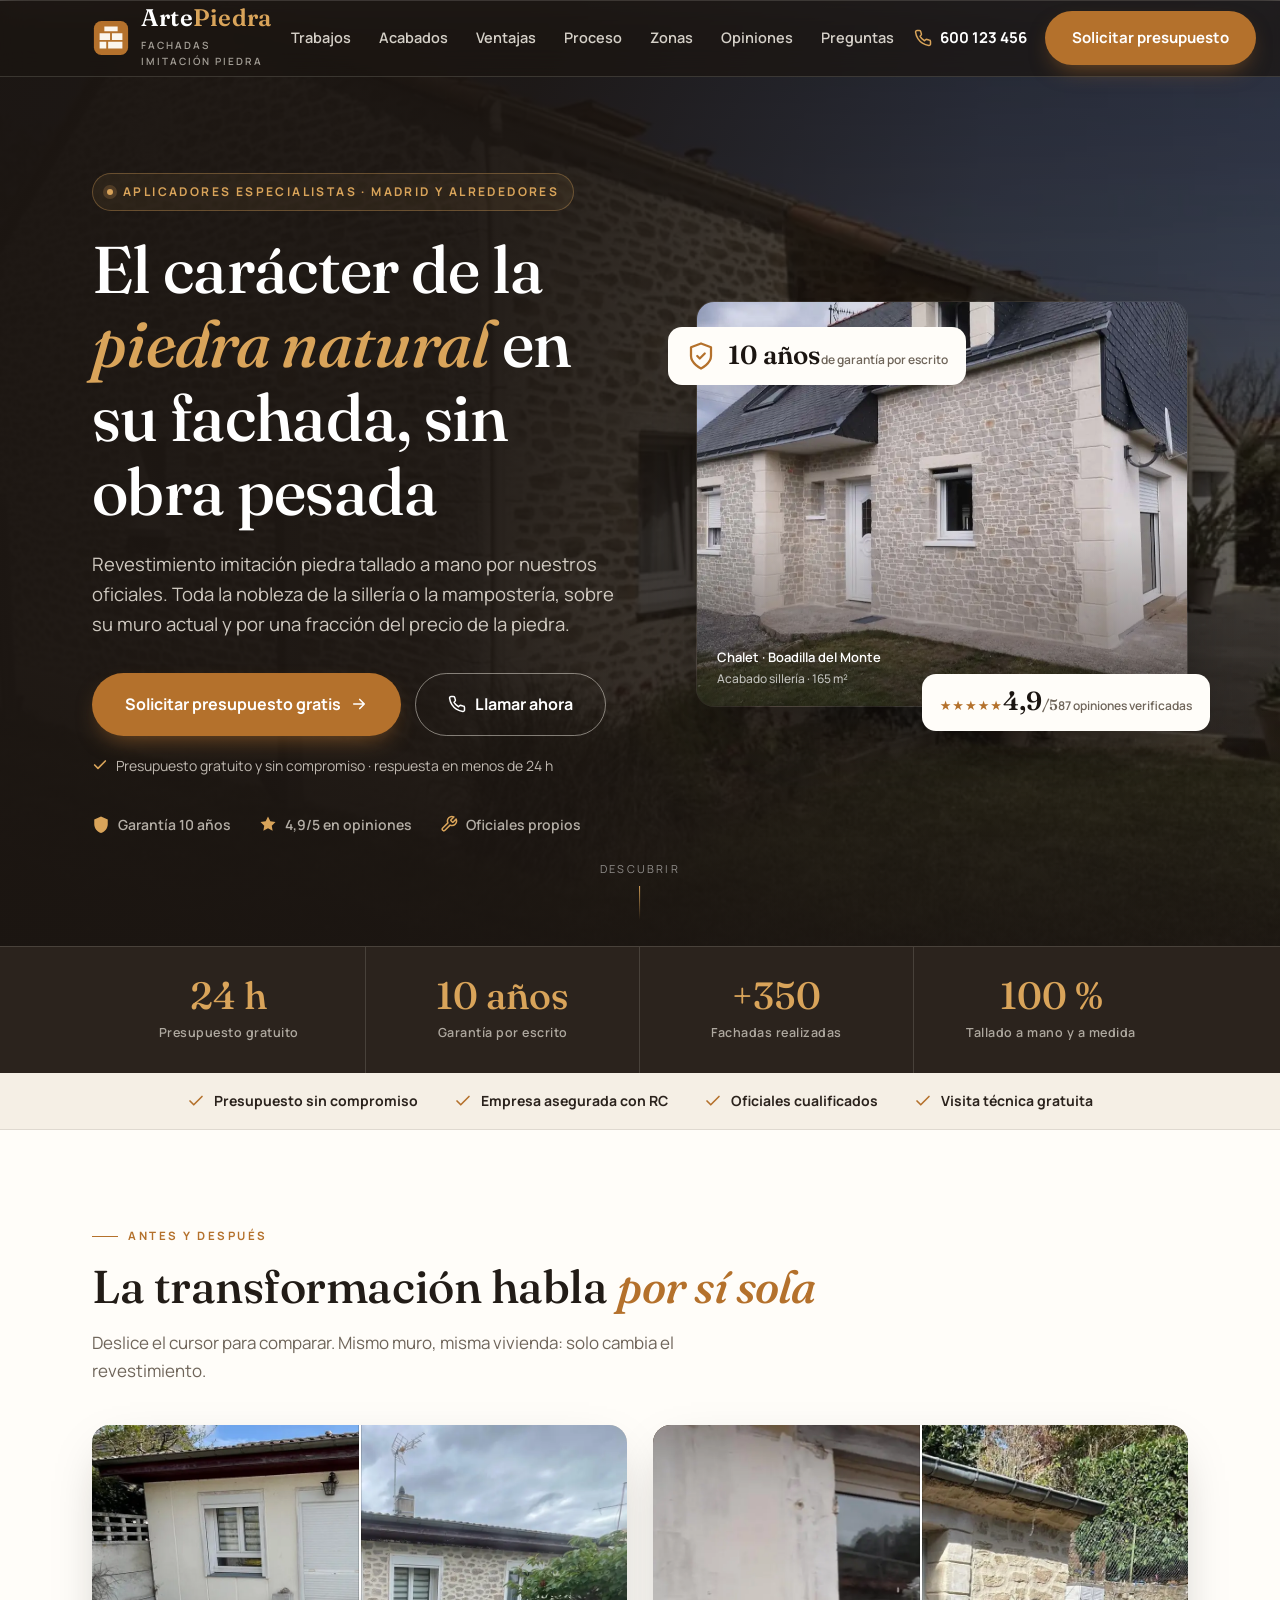
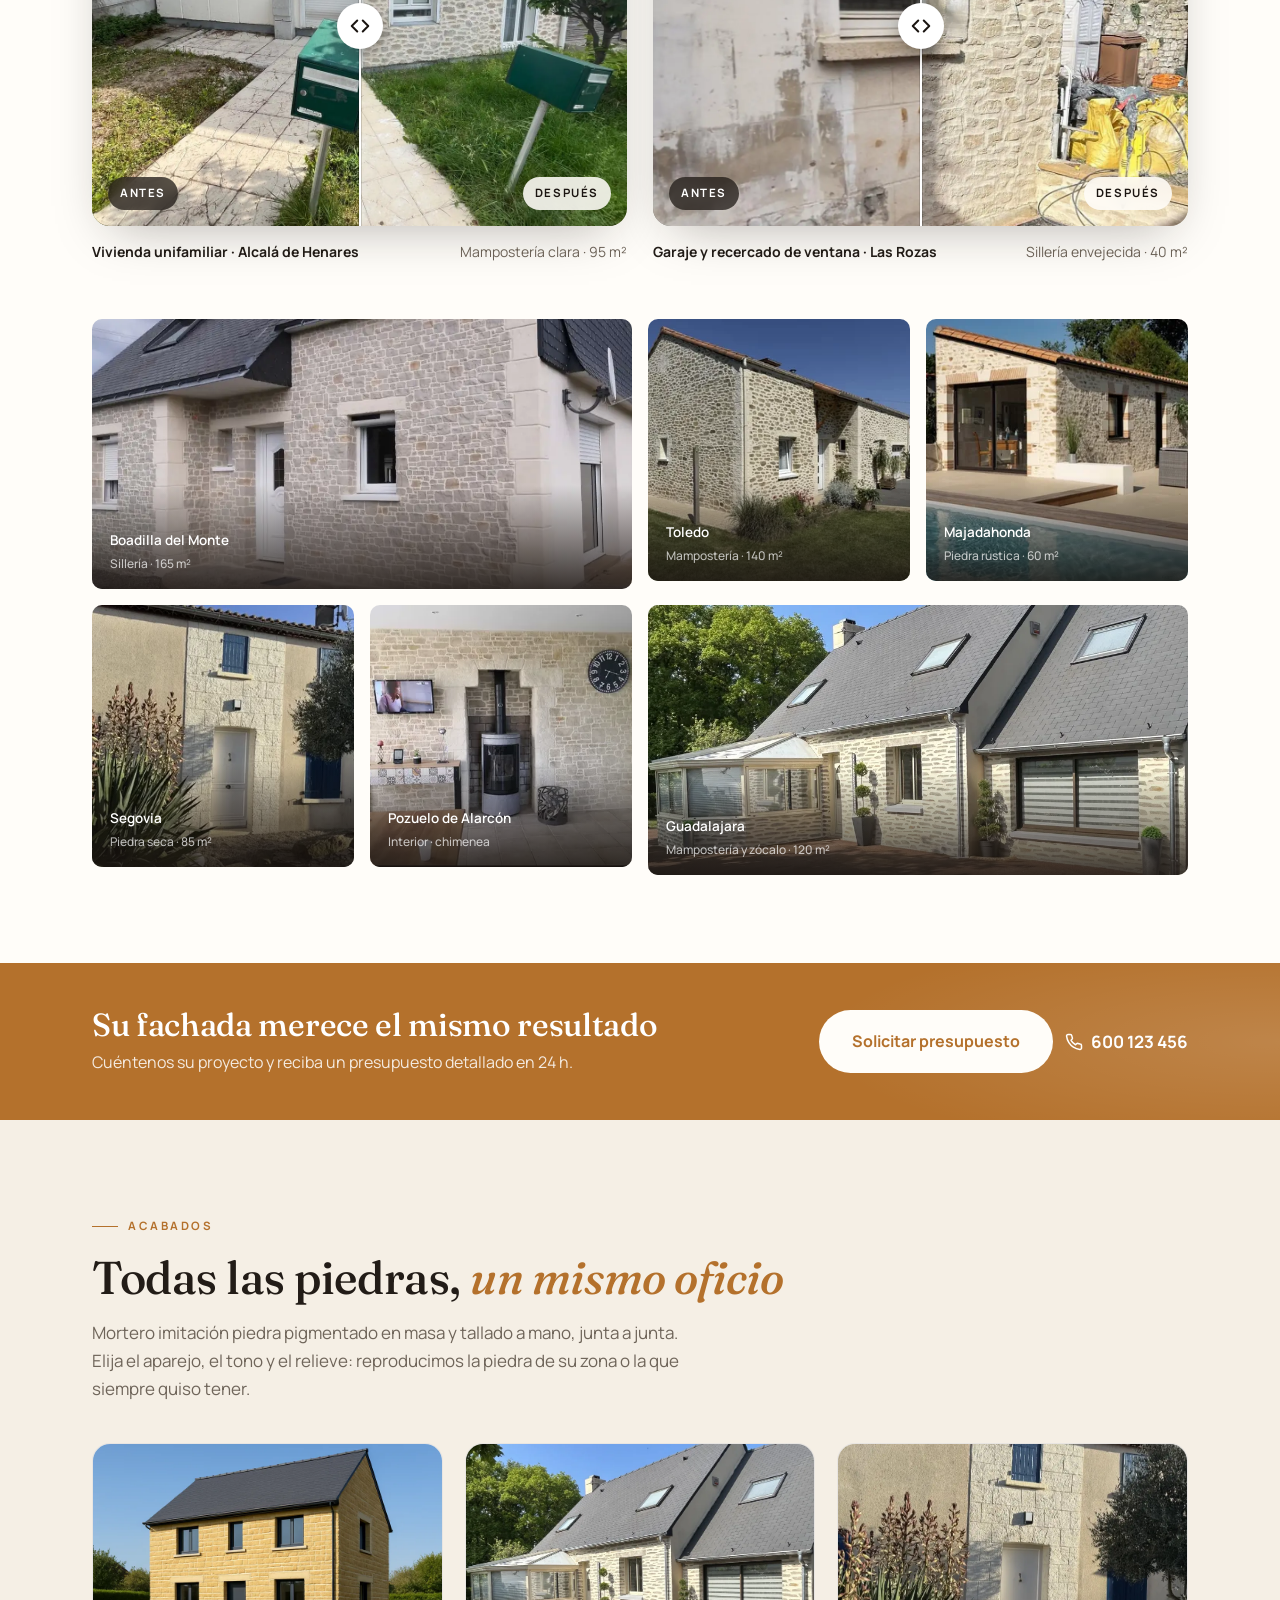
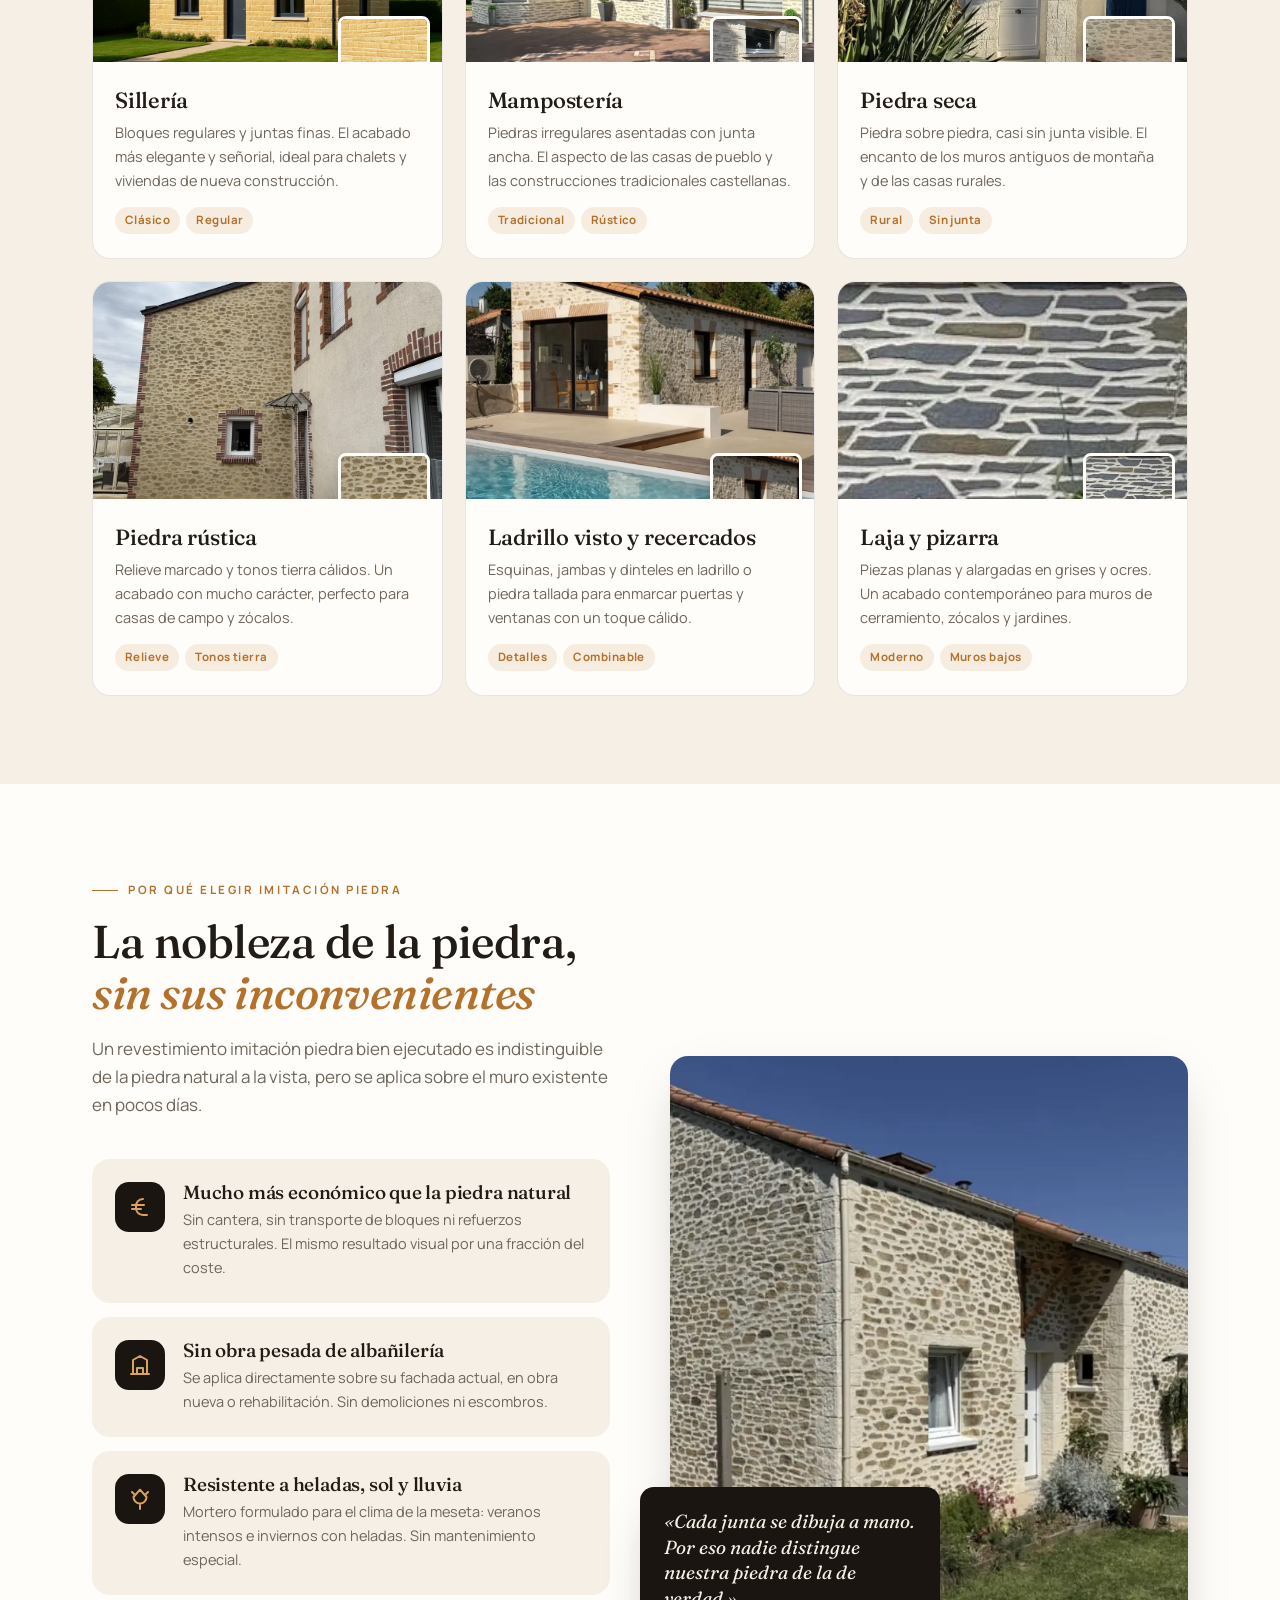
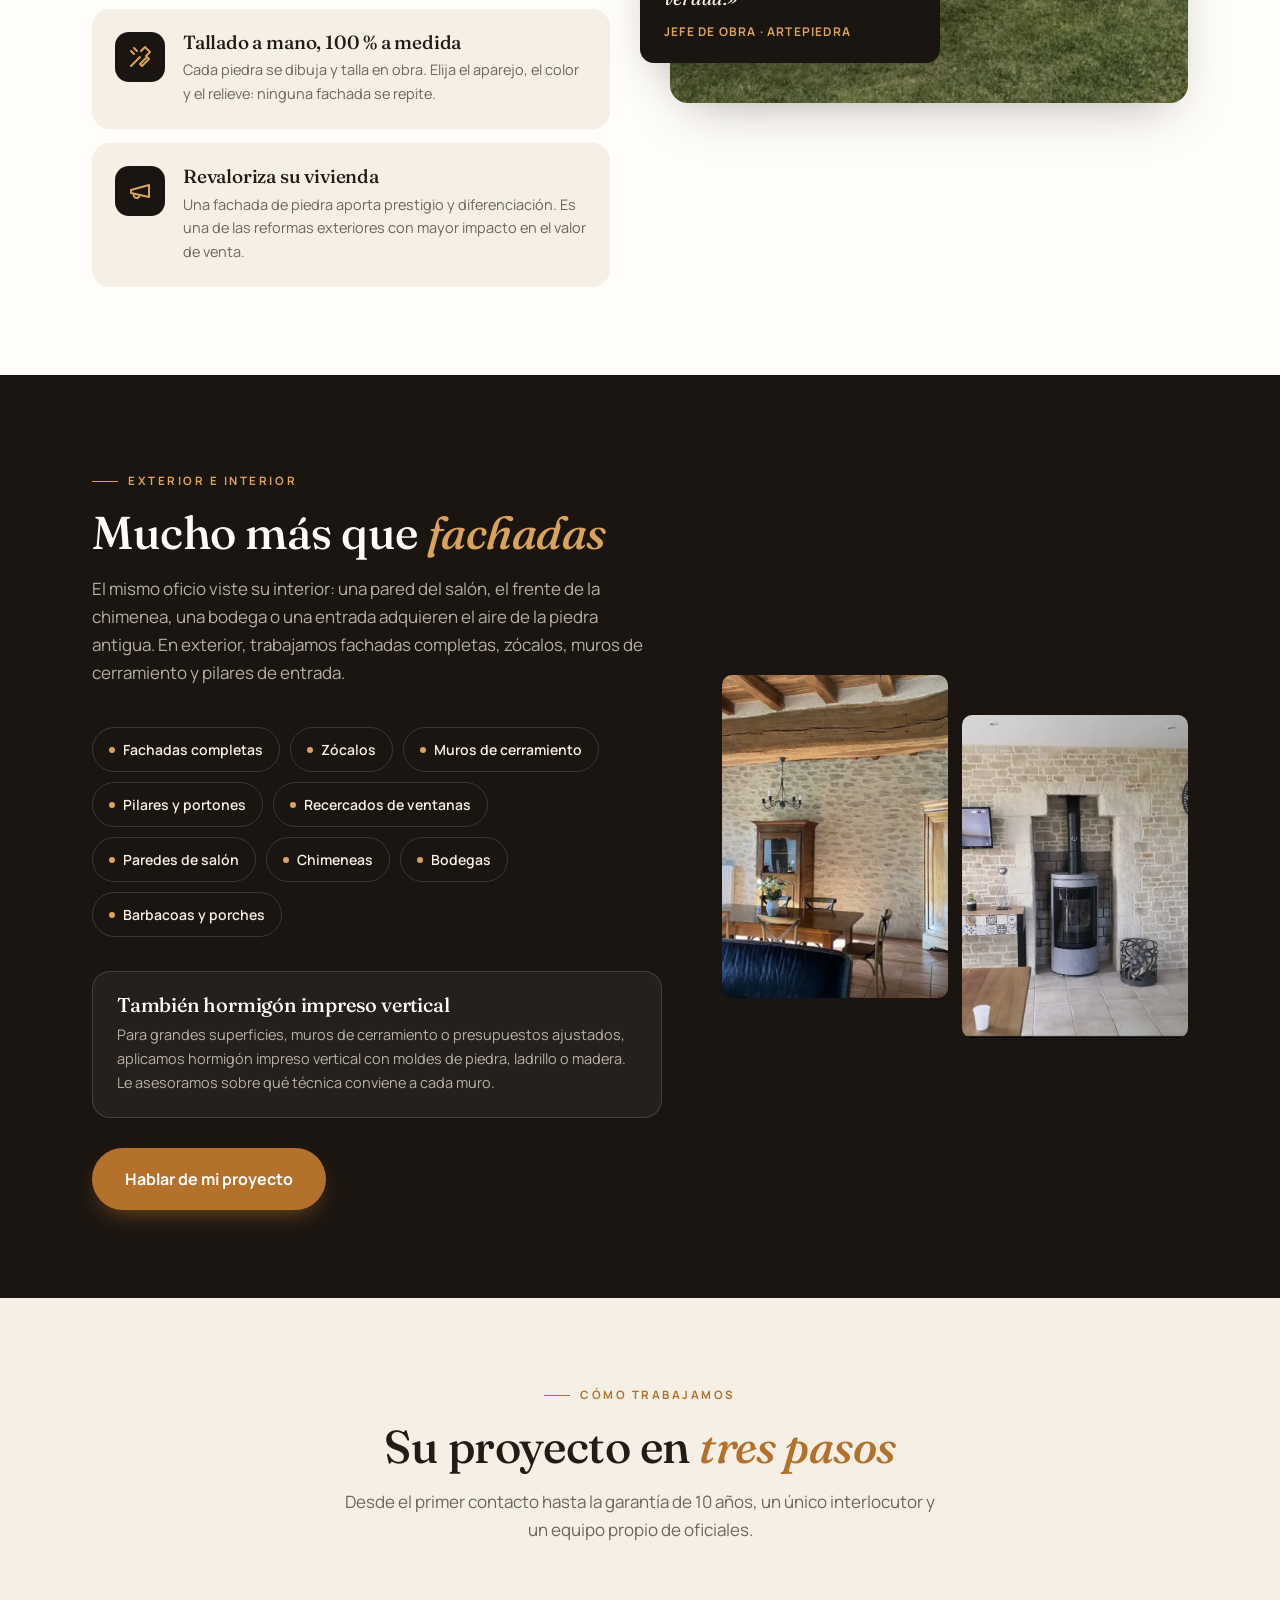
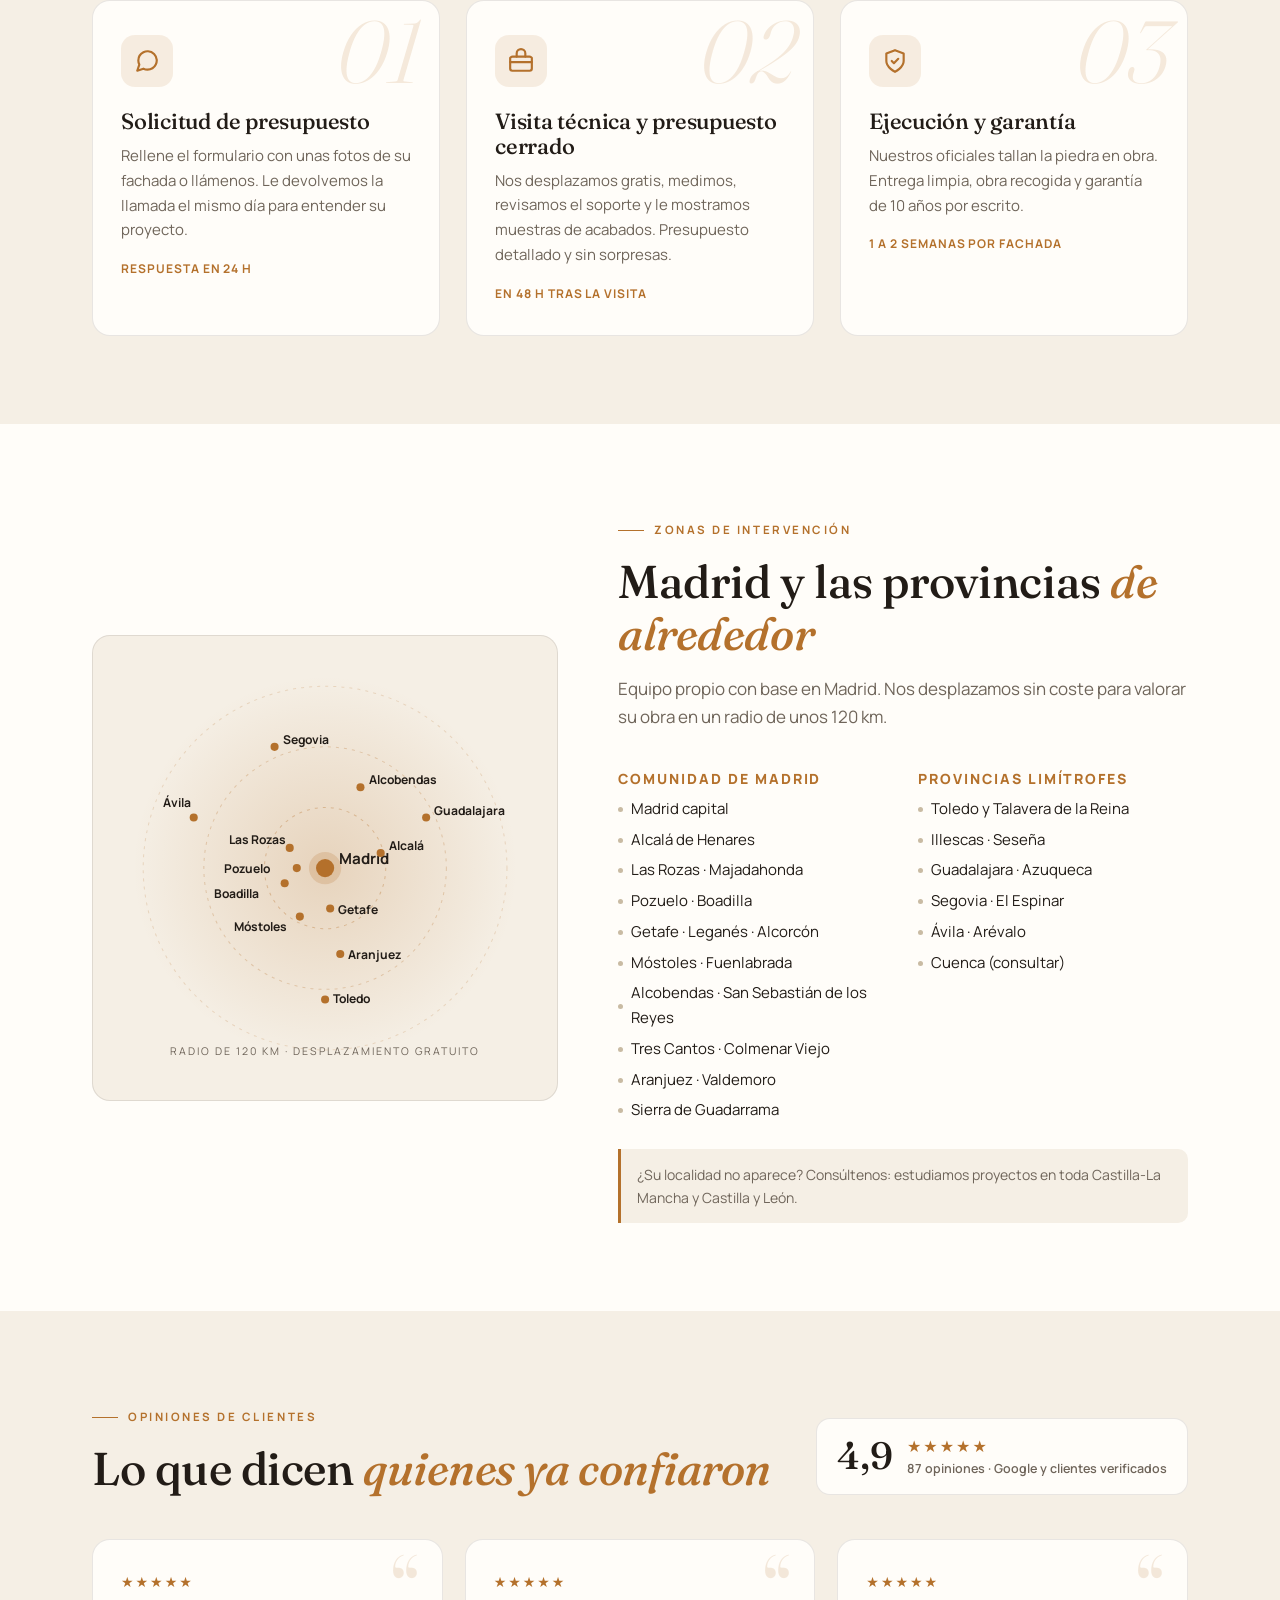
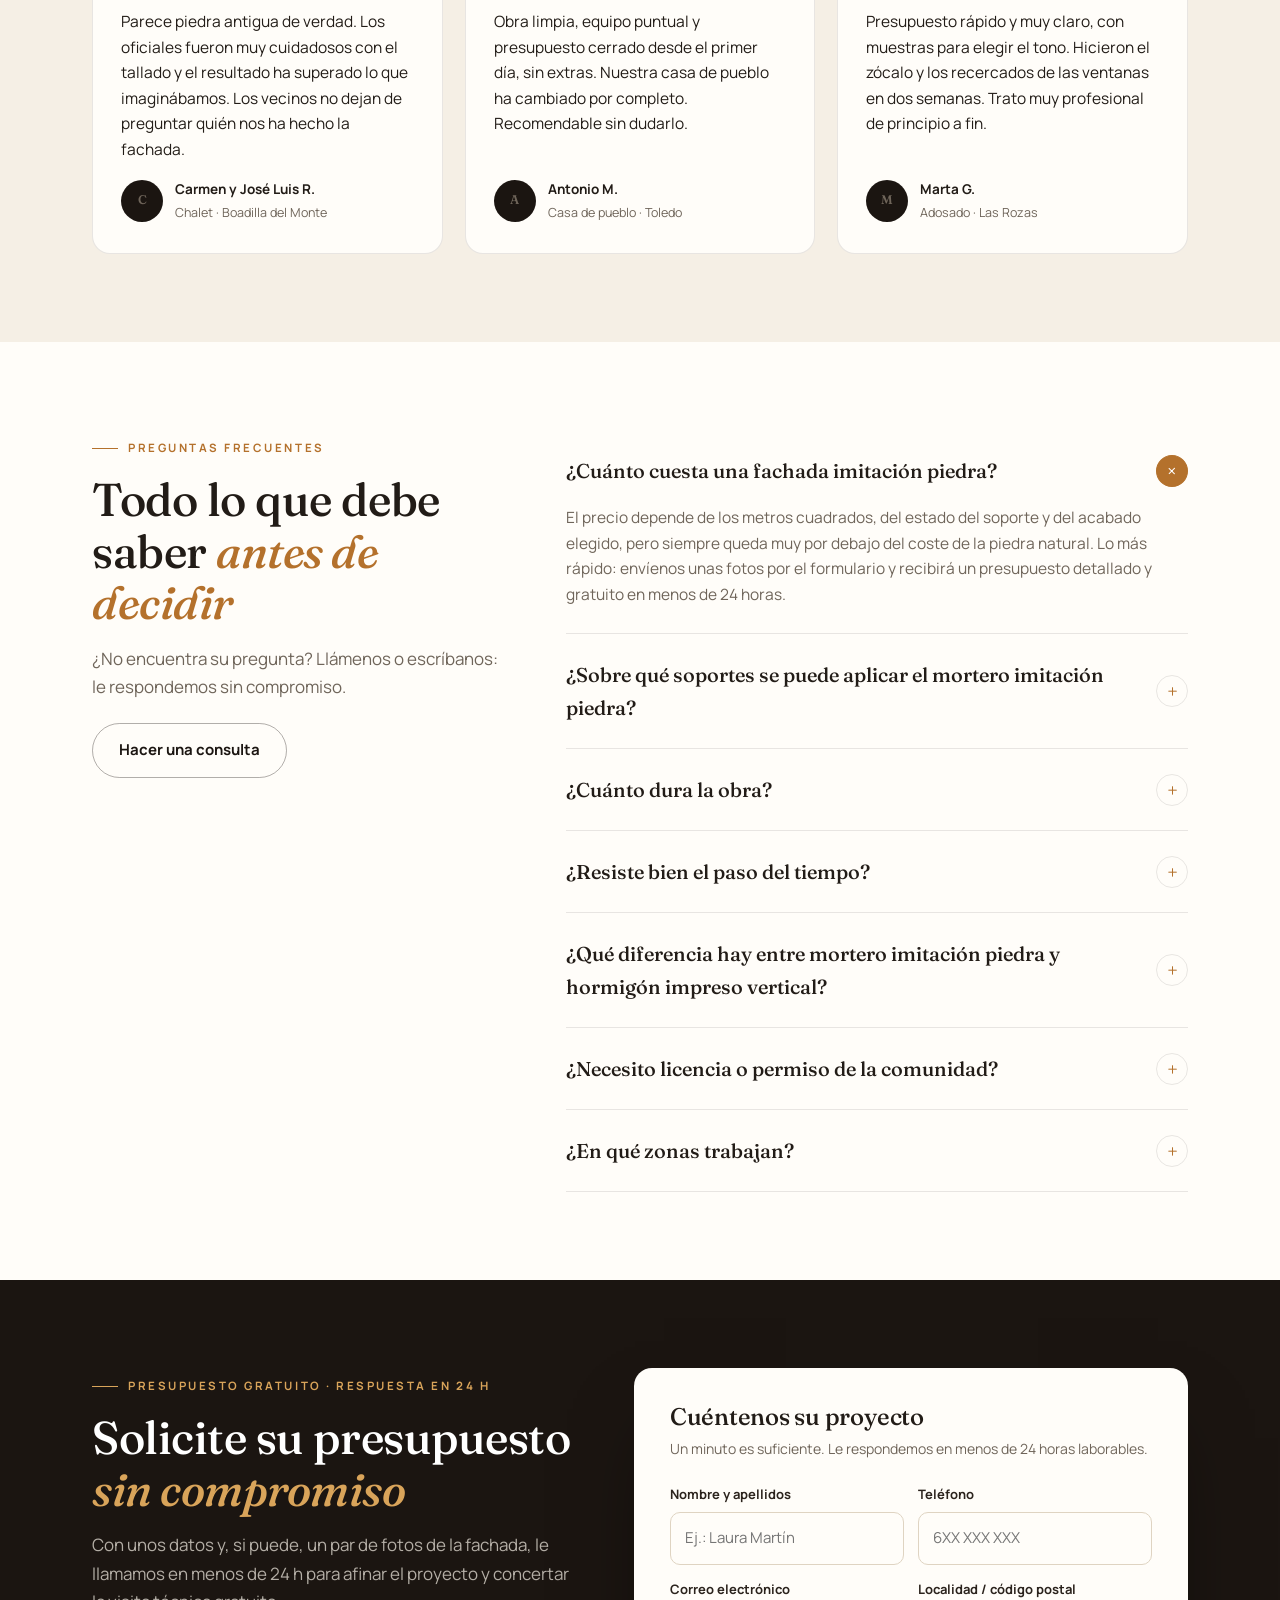
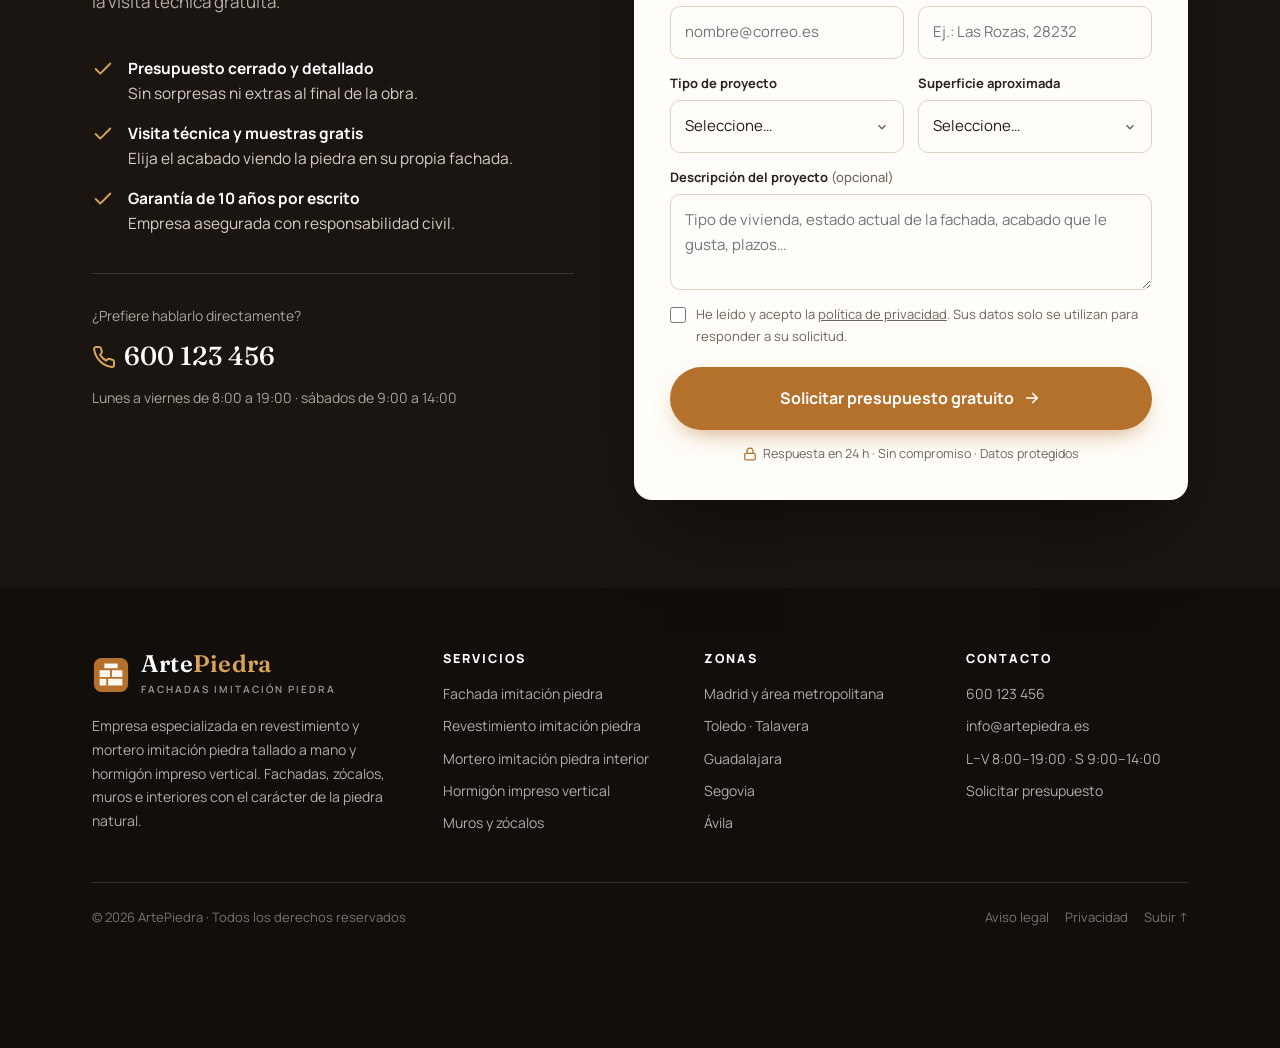
==== index.html @ e207033a "Sitio ArtePiedra: fachada imitación piedra (España) Landing premium en español de España inspirada e" ====
<!DOCTYPE html>
<html lang="es-ES">
<head>
<meta charset="UTF-8">
<meta name="viewport" content="width=device-width, initial-scale=1">
<title>Fachada imitación piedra en Madrid | Revestimiento y mortero imitación piedra · ArtePiedra</title>
<meta name="description" content="Especialistas en fachada imitación piedra: revestimiento y mortero imitación piedra tallado a mano, hormigón impreso vertical. Presupuesto gratuito en 24 h en Madrid, Toledo, Guadalajara y Segovia. Garantía de 10 años.">
<link rel="canonical" href="https://cleanibat.github.io/artepiedra-es/">
<meta name="robots" content="index,follow">
<meta name="theme-color" content="#1b1511">
<meta property="og:type" content="website">
<meta property="og:locale" content="es_ES">
<meta property="og:site_name" content="ArtePiedra">
<meta property="og:title" content="Fachada imitación piedra · ArtePiedra">
<meta property="og:description" content="El carácter de la piedra natural en su fachada, sin obra pesada. Revestimiento imitación piedra tallado a mano. Presupuesto gratuito en 24 h.">
<meta property="og:image" content="https://cleanibat.github.io/artepiedra-es/img/obra-silleria.webp">
<meta property="og:url" content="https://cleanibat.github.io/artepiedra-es/">
<meta name="twitter:card" content="summary_large_image">
<link rel="icon" href="favicon.svg" type="image/svg+xml">
<link rel="preconnect" href="https://fonts.googleapis.com">
<link rel="preconnect" href="https://fonts.gstatic.com" crossorigin>
<link href="https://fonts.googleapis.com/css2?family=Fraunces:ital,opsz,wght@0,9..144,300;0,9..144,500;0,9..144,600;1,9..144,300;1,9..144,500&family=Manrope:wght@500;600;700;800&display=swap" rel="stylesheet">
<link rel="preload" as="image" href="img/obra-silleria.webp" fetchpriority="high">
<link rel="stylesheet" href="style.css">

<!-- Google Tag Manager : sustituir GTM-XXXXXXX por el ID real -->
<script>window.dataLayer=window.dataLayer||[];</script>
<!--
<script>(function(w,d,s,l,i){w[l]=w[l]||[];w[l].push({'gtm.start':new Date().getTime(),event:'gtm.js'});var f=d.getElementsByTagName(s)[0],j=d.createElement(s),dl=l!='dataLayer'?'&l='+l:'';j.async=true;j.src='https://www.googletagmanager.com/gtm.js?id='+i+dl;f.parentNode.insertBefore(j,f);})(window,document,'script','dataLayer','GTM-XXXXXXX');</script>
-->

<script type="application/ld+json">
{
  "@context":"https://schema.org",
  "@type":"HomeAndConstructionBusiness",
  "name":"ArtePiedra",
  "description":"Empresa especializada en fachada imitación piedra, revestimiento y mortero imitación piedra y hormigón impreso vertical.",
  "url":"https://cleanibat.github.io/artepiedra-es/",
  "telephone":"+34600123456",
  "email":"info@artepiedra.es",
  "image":"https://cleanibat.github.io/artepiedra-es/img/obra-silleria.webp",
  "priceRange":"€€",
  "address":{"@type":"PostalAddress","addressLocality":"Madrid","addressRegion":"Comunidad de Madrid","addressCountry":"ES"},
  "areaServed":["Comunidad de Madrid","Toledo","Guadalajara","Segovia","Ávila"],
  "openingHours":"Mo-Fr 08:00-19:00, Sa 09:00-14:00",
  "aggregateRating":{"@type":"AggregateRating","ratingValue":"4.9","reviewCount":"87"}
}
</script>
<script type="application/ld+json">
{
  "@context":"https://schema.org",
  "@type":"FAQPage",
  "mainEntity":[
    {"@type":"Question","name":"¿Cuánto cuesta una fachada imitación piedra?","acceptedAnswer":{"@type":"Answer","text":"El precio depende de los metros cuadrados, del estado del soporte y del acabado elegido, pero siempre queda muy por debajo del coste de la piedra natural. Envíenos unas fotos y recibirá un presupuesto detallado y gratuito en menos de 24 horas."}},
    {"@type":"Question","name":"¿Sobre qué soportes se puede aplicar el mortero imitación piedra?","acceptedAnswer":{"@type":"Answer","text":"Sobre la mayoría de soportes, en obra nueva o rehabilitación: enfoscado existente, monocapa, ladrillo, bloque de hormigón, hormigón o mortero. Tanto en exterior como en interior."}},
    {"@type":"Question","name":"¿Cuánto dura la obra?","acceptedAnswer":{"@type":"Answer","text":"Para una fachada de vivienda unifamiliar, normalmente entre una y dos semanas según la superficie. Le indicamos el plazo exacto en el presupuesto."}},
    {"@type":"Question","name":"¿Resiste bien el paso del tiempo?","acceptedAnswer":{"@type":"Answer","text":"Sí. El mortero está formulado para resistir heladas, lluvia, sol intenso y cambios de temperatura sin mantenimiento especial. Nuestros trabajos cuentan con garantía de 10 años."}},
    {"@type":"Question","name":"¿Qué diferencia hay entre mortero imitación piedra y hormigón impreso vertical?","acceptedAnswer":{"@type":"Answer","text":"El hormigón impreso vertical se moldea con planchas que estampan un patrón repetido. El mortero imitación piedra se talla a mano, pieza a pieza, con un resultado único y más natural. Realizamos ambas técnicas y le asesoramos según su proyecto y presupuesto."}},
    {"@type":"Question","name":"¿En qué zonas trabajan?","acceptedAnswer":{"@type":"Answer","text":"Trabajamos en toda la Comunidad de Madrid y en las provincias de Toledo, Guadalajara, Segovia y Ávila. El desplazamiento para valorar la obra es gratuito."}}
  ]
}
</script>
</head>
<body>

<header class="header" id="top">
  <div class="container header-inner">
    <a class="brand" href="#top" aria-label="ArtePiedra — inicio">
      <svg class="brand-mark" viewBox="0 0 40 40" fill="none" aria-hidden="true"><rect x="2" y="2" width="36" height="36" rx="8" fill="#b4712c"/><path d="M8 15h11v7H8zM21 15h11v7H21zM8 24h7v7H8zM17 24h15v7H17zM13 8h14v5H13z" fill="#fffdf9" opacity=".95"/></svg>
      <span><span class="brand-name">Arte<b>Piedra</b></span><span class="brand-tag">Fachadas imitación piedra</span></span>
    </a>
    <nav class="nav" id="nav" aria-label="Principal">
      <a href="#trabajos">Trabajos</a>
      <a href="#acabados">Acabados</a>
      <a href="#ventajas">Ventajas</a>
      <a href="#proceso">Proceso</a>
      <a href="#zonas">Zonas</a>
      <a href="#opiniones">Opiniones</a>
      <a href="#faq">Preguntas</a>
    </nav>
    <div class="header-actions">
      <a class="tel" href="tel:+34600123456" data-ev="click_to_call"><svg viewBox="0 0 24 24" fill="none" stroke="currentColor" stroke-width="2" stroke-linecap="round" stroke-linejoin="round"><path d="M22 16.9v3a2 2 0 0 1-2.2 2 19.8 19.8 0 0 1-8.6-3.1 19.5 19.5 0 0 1-6-6A19.8 19.8 0 0 1 2.1 4.2 2 2 0 0 1 4.1 2h3a2 2 0 0 1 2 1.7c.1.9.4 1.8.7 2.6a2 2 0 0 1-.5 2.1L8.1 9.7a16 16 0 0 0 6 6l1.3-1.3a2 2 0 0 1 2.1-.4c.8.3 1.7.5 2.6.7a2 2 0 0 1 1.9 2z"/></svg><span>600 123 456</span></a>
      <a class="btn btn-ocre" href="#presupuesto">Solicitar presupuesto</a>
      <button class="nav-toggle" id="navToggle" aria-expanded="false" aria-controls="nav" aria-label="Abrir menú"><span></span><span></span><span></span></button>
    </div>
  </div>
</header>

<main>

<!-- HERO -->
<section class="hero">
  <div class="hero-bg" aria-hidden="true"><img src="img/obra-casa-rural.webp" alt="" width="943" height="819" decoding="async"></div>
  <div class="container hero-inner">
    <div class="hero-text">
      <span class="eyebrow"><i></i>Aplicadores especialistas · Madrid y alrededores</span>
      <h1>El carácter de la <em>piedra natural</em> en su fachada, sin obra pesada</h1>
      <p class="hero-sub">Revestimiento imitación piedra tallado a mano por nuestros oficiales. Toda la nobleza de la sillería o la mampostería, sobre su muro actual y por una fracción del precio de la piedra.</p>
      <div class="hero-cta">
        <a class="btn btn-ocre btn-lg" href="#presupuesto" data-ev="cta_hero">Solicitar presupuesto gratis <svg viewBox="0 0 24 24" fill="none" stroke="currentColor" stroke-width="2.2" stroke-linecap="round" stroke-linejoin="round"><path d="M5 12h14M13 6l6 6-6 6"/></svg></a>
        <a class="btn btn-borde btn-lg" href="tel:+34600123456" data-ev="click_to_call"><svg viewBox="0 0 24 24" fill="none" stroke="currentColor" stroke-width="2" stroke-linecap="round" stroke-linejoin="round"><path d="M22 16.9v3a2 2 0 0 1-2.2 2 19.8 19.8 0 0 1-8.6-3.1 19.5 19.5 0 0 1-6-6A19.8 19.8 0 0 1 2.1 4.2 2 2 0 0 1 4.1 2h3a2 2 0 0 1 2 1.7c.1.9.4 1.8.7 2.6a2 2 0 0 1-.5 2.1L8.1 9.7a16 16 0 0 0 6 6l1.3-1.3a2 2 0 0 1 2.1-.4c.8.3 1.7.5 2.6.7a2 2 0 0 1 1.9 2z"/></svg>Llamar ahora</a>
      </div>
      <p class="hero-reassure"><svg viewBox="0 0 24 24" fill="none" stroke="currentColor" stroke-width="2.5" stroke-linecap="round" stroke-linejoin="round"><path d="M20 6 9 17l-5-5"/></svg>Presupuesto gratuito y sin compromiso · respuesta en menos de 24 h</p>
      <ul class="hero-trust">
        <li><svg viewBox="0 0 24 24" fill="currentColor"><path d="M12 2 3 6v6c0 5.5 3.8 10.7 9 12 5.2-1.3 9-6.5 9-12V6l-9-4z"/></svg>Garantía 10 años</li>
        <li><svg viewBox="0 0 24 24" fill="currentColor"><path d="m12 2 3.1 6.3 6.9 1-5 4.9 1.2 6.8L12 17.8 5.8 21l1.2-6.8-5-4.9 6.9-1z"/></svg>4,9/5 en opiniones</li>
        <li><svg viewBox="0 0 24 24" fill="none" stroke="currentColor" stroke-width="2" stroke-linecap="round" stroke-linejoin="round"><path d="M14.7 6.3a1 1 0 0 0 0 1.4l1.6 1.6a1 1 0 0 0 1.4 0l3.77-3.77a6 6 0 0 1-7.94 7.94l-6.91 6.91a2.12 2.12 0 0 1-3-3l6.91-6.91a6 6 0 0 1 7.94-7.94l-3.76 3.76z"/></svg>Oficiales propios</li>
      </ul>
    </div>
    <div class="hero-visual rv">
      <div class="hero-badge b1"><svg viewBox="0 0 24 24" fill="none" stroke="currentColor" stroke-width="1.8" stroke-linecap="round" stroke-linejoin="round"><path d="M12 22s8-4 8-10V5l-8-3-8 3v7c0 6 8 10 8 10z"/><path d="m9 12 2 2 4-4"/></svg><div><strong>10 años</strong><span>de garantía por escrito</span></div></div>
      <figure class="hero-card">
        <img src="img/obra-silleria.webp" alt="Fachada de chalet revestida con mortero imitación piedra, acabado sillería" width="946" height="797" fetchpriority="high">
        <figcaption class="hero-card-cap">Chalet · Boadilla del Monte<small>Acabado sillería · 165 m²</small></figcaption>
      </figure>
      <div class="hero-badge b2"><div><span class="stars">★★★★★</span><strong>4,9<span style="font-size:15px">/5</span></strong><span>87 opiniones verificadas</span></div></div>
    </div>
  </div>
  <div class="hero-scroll" aria-hidden="true">Descubrir</div>
</section>

<!-- CIFRAS -->
<section class="cifras" aria-label="Cifras clave">
  <div class="container cifras-grid">
    <div class="cifra"><strong>24 h</strong><span>Presupuesto gratuito</span></div>
    <div class="cifra"><strong>10 años</strong><span>Garantía por escrito</span></div>
    <div class="cifra"><strong>+350</strong><span>Fachadas realizadas</span></div>
    <div class="cifra"><strong>100 %</strong><span>Tallado a mano y a medida</span></div>
  </div>
</section>

<div class="confianza">
  <div class="container confianza-grid">
    <span><svg viewBox="0 0 24 24" fill="none" stroke="currentColor" stroke-width="2.2" stroke-linecap="round" stroke-linejoin="round"><path d="M20 6 9 17l-5-5"/></svg>Presupuesto sin compromiso</span>
    <span><svg viewBox="0 0 24 24" fill="none" stroke="currentColor" stroke-width="2.2" stroke-linecap="round" stroke-linejoin="round"><path d="M20 6 9 17l-5-5"/></svg>Empresa asegurada con RC</span>
    <span><svg viewBox="0 0 24 24" fill="none" stroke="currentColor" stroke-width="2.2" stroke-linecap="round" stroke-linejoin="round"><path d="M20 6 9 17l-5-5"/></svg>Oficiales cualificados</span>
    <span><svg viewBox="0 0 24 24" fill="none" stroke="currentColor" stroke-width="2.2" stroke-linecap="round" stroke-linejoin="round"><path d="M20 6 9 17l-5-5"/></svg>Visita técnica gratuita</span>
  </div>
</div>

<!-- ANTES / DESPUÉS + TRABAJOS -->
<section class="section" id="trabajos">
  <div class="container">
    <span class="kicker">Antes y después</span>
    <h2 class="h2">La transformación habla <em>por sí sola</em></h2>
    <p class="intro">Deslice el cursor para comparar. Mismo muro, misma vivienda: solo cambia el revestimiento.</p>

    <div class="ba-grid">
      <div class="rv">
        <div class="ba" data-ba>
          <img src="img/despues-1.webp" alt="Después: vivienda de una planta con fachada imitación piedra" width="1200" height="900" loading="lazy">
          <div class="ba-antes"><img src="img/antes-1.webp" alt="Antes: fachada enfoscada y pintada, deteriorada" width="1200" height="900" loading="lazy"></div>
          <span class="ba-tag ba-tag-antes">Antes</span><span class="ba-tag ba-tag-despues">Después</span>
          <div class="ba-handle"><i><svg viewBox="0 0 24 24" fill="none" stroke="currentColor" stroke-width="2.2" stroke-linecap="round" stroke-linejoin="round"><path d="m9 6-6 6 6 6M15 6l6 6-6 6"/></svg></i></div>
          <input class="ba-range" type="range" min="0" max="100" value="50" aria-label="Comparar antes y después">
        </div>
        <div class="ba-cap"><strong>Vivienda unifamiliar · Alcalá de Henares</strong><span>Mampostería clara · 95 m²</span></div>
      </div>
      <div class="rv rv-d1">
        <div class="ba" data-ba>
          <img src="img/despues-2.webp" alt="Después: muro de garaje con revestimiento imitación piedra" width="1170" height="877" loading="lazy">
          <div class="ba-antes"><img src="img/antes-2.webp" alt="Antes: muro de garaje en bloque y mortero sin acabar" width="1170" height="877" loading="lazy"></div>
          <span class="ba-tag ba-tag-antes">Antes</span><span class="ba-tag ba-tag-despues">Después</span>
          <div class="ba-handle"><i><svg viewBox="0 0 24 24" fill="none" stroke="currentColor" stroke-width="2.2" stroke-linecap="round" stroke-linejoin="round"><path d="m9 6-6 6 6 6M15 6l6 6-6 6"/></svg></i></div>
          <input class="ba-range" type="range" min="0" max="100" value="50" aria-label="Comparar antes y después">
        </div>
        <div class="ba-cap"><strong>Garaje y recercado de ventana · Las Rozas</strong><span>Sillería envejecida · 40 m²</span></div>
      </div>
    </div>

    <div class="galeria">
      <figure class="obra w rv"><img src="img/obra-silleria.webp" srcset="img/obra-silleria-750.webp 750w, img/obra-silleria.webp 946w" sizes="(max-width:860px) 100vw, 50vw" alt="Chalet con fachada imitación piedra acabado sillería" loading="lazy" width="946" height="797"><figcaption>Boadilla del Monte<small>Sillería · 165 m²</small></figcaption></figure>
      <figure class="obra rv rv-d1"><img src="img/obra-casa-rural.webp" srcset="img/obra-casa-rural-400.webp 400w, img/obra-casa-rural-750.webp 750w" sizes="(max-width:860px) 50vw, 25vw" alt="Casa de campo revestida con mampostería imitación piedra" loading="lazy" width="943" height="819"><figcaption>Toledo<small>Mampostería · 140 m²</small></figcaption></figure>
      <figure class="obra rv rv-d2"><img src="img/obra-casa-piscina.webp" srcset="img/obra-casa-piscina-400.webp 400w, img/obra-casa-piscina-750.webp 750w" sizes="(max-width:860px) 50vw, 25vw" alt="Casa de piscina con revestimiento imitación piedra y recercados" loading="lazy" width="938" height="750"><figcaption>Majadahonda<small>Piedra rústica · 60 m²</small></figcaption></figure>
      <figure class="obra rv"><img src="img/obra-fachada-pueblo.webp" srcset="img/obra-fachada-pueblo-400.webp 400w, img/obra-fachada-pueblo-750.webp 750w" sizes="(max-width:860px) 50vw, 25vw" alt="Fachada de casa de pueblo con imitación piedra y contraventanas azules" loading="lazy" width="945" height="811"><figcaption>Segovia<small>Piedra seca · 85 m²</small></figcaption></figure>
      <figure class="obra rv rv-d1"><img src="img/obra-chimenea.webp" srcset="img/obra-chimenea-400.webp 400w, img/obra-chimenea-750.webp 750w" sizes="(max-width:860px) 50vw, 25vw" alt="Pared interior de salón con chimenea revestida en imitación piedra" loading="lazy" width="954" height="851"><figcaption>Pozuelo de Alarcón<small>Interior · chimenea</small></figcaption></figure>
      <figure class="obra w rv rv-d2"><img src="img/casa-mamposteria.webp" alt="Vivienda con zócalo y fachada en mampostería imitación piedra" loading="lazy" width="900" height="675"><figcaption>Guadalajara<small>Mampostería y zócalo · 120 m²</small></figcaption></figure>
    </div>
  </div>
</section>

<!-- CTA BAND -->
<section class="cta-band">
  <div class="container cta-band-inner">
    <div><h3>Su fachada merece el mismo resultado</h3><p>Cuéntenos su proyecto y reciba un presupuesto detallado en 24 h.</p></div>
    <div class="cta-band-actions">
      <a class="btn btn-claro btn-lg" href="#presupuesto" data-ev="cta_band">Solicitar presupuesto</a>
      <a class="tel" href="tel:+34600123456" data-ev="click_to_call"><svg viewBox="0 0 24 24" fill="none" stroke="currentColor" stroke-width="2" stroke-linecap="round" stroke-linejoin="round"><path d="M22 16.9v3a2 2 0 0 1-2.2 2 19.8 19.8 0 0 1-8.6-3.1 19.5 19.5 0 0 1-6-6A19.8 19.8 0 0 1 2.1 4.2 2 2 0 0 1 4.1 2h3a2 2 0 0 1 2 1.7c.1.9.4 1.8.7 2.6a2 2 0 0 1-.5 2.1L8.1 9.7a16 16 0 0 0 6 6l1.3-1.3a2 2 0 0 1 2.1-.4c.8.3 1.7.5 2.6.7a2 2 0 0 1 1.9 2z"/></svg>600 123 456</a>
    </div>
  </div>
</section>

<!-- ACABADOS -->
<section class="section section-arena" id="acabados">
  <div class="container">
    <span class="kicker">Acabados</span>
    <h2 class="h2">Todas las piedras, <em>un mismo oficio</em></h2>
    <p class="intro">Mortero imitación piedra pigmentado en masa y tallado a mano, junta a junta. Elija el aparejo, el tono y el relieve: reproducimos la piedra de su zona o la que siempre quiso tener.</p>
    <div class="acabados">
      <article class="acabado rv">
        <div class="acabado-img"><img src="img/obra-silleria-nueva.webp" alt="Fachada acabado sillería en tono dorado" loading="lazy" width="900" height="600"><img class="mini" src="img/acabado-silleria.webp" alt="" loading="lazy" aria-hidden="true"></div>
        <div class="acabado-body"><h3>Sillería</h3><p>Bloques regulares y juntas finas. El acabado más elegante y señorial, ideal para chalets y viviendas de nueva construcción.</p><div class="acabado-tags"><span>Clásico</span><span>Regular</span></div></div>
      </article>
      <article class="acabado rv rv-d1">
        <div class="acabado-img"><img src="img/casa-mamposteria.webp" alt="Casa con mampostería imitación piedra" loading="lazy" width="900" height="675"><img class="mini" src="img/acabado-mamposteria.webp" alt="" loading="lazy" aria-hidden="true"></div>
        <div class="acabado-body"><h3>Mampostería</h3><p>Piedras irregulares asentadas con junta ancha. El aspecto de las casas de pueblo y las construcciones tradicionales castellanas.</p><div class="acabado-tags"><span>Tradicional</span><span>Rústico</span></div></div>
      </article>
      <article class="acabado rv rv-d2">
        <div class="acabado-img"><img src="img/obra-fachada-pueblo.webp" alt="Fachada con acabado piedra seca" loading="lazy" width="945" height="811"><img class="mini" src="img/acabado-piedra-seca.webp" alt="" loading="lazy" aria-hidden="true"></div>
        <div class="acabado-body"><h3>Piedra seca</h3><p>Piedra sobre piedra, casi sin junta visible. El encanto de los muros antiguos de montaña y de las casas rurales.</p><div class="acabado-tags"><span>Rural</span><span>Sin junta</span></div></div>
      </article>
      <article class="acabado rv">
        <div class="acabado-img"><img src="img/casa-rustica.webp" alt="Fachada con piedra rústica y recercados de ladrillo" loading="lazy" width="900" height="675"><img class="mini" src="img/acabado-rustica.webp" alt="" loading="lazy" aria-hidden="true"></div>
        <div class="acabado-body"><h3>Piedra rústica</h3><p>Relieve marcado y tonos tierra cálidos. Un acabado con mucho carácter, perfecto para casas de campo y zócalos.</p><div class="acabado-tags"><span>Relieve</span><span>Tonos tierra</span></div></div>
      </article>
      <article class="acabado rv rv-d1">
        <div class="acabado-img"><img src="img/obra-casa-piscina.webp" alt="Recercados de ladrillo visto y piedra imitación" loading="lazy" width="938" height="750"><img class="mini" src="img/acabado-ladrillo.webp" alt="" loading="lazy" aria-hidden="true"></div>
        <div class="acabado-body"><h3>Ladrillo visto y recercados</h3><p>Esquinas, jambas y dinteles en ladrillo o piedra tallada para enmarcar puertas y ventanas con un toque cálido.</p><div class="acabado-tags"><span>Detalles</span><span>Combinable</span></div></div>
      </article>
      <article class="acabado rv rv-d2">
        <div class="acabado-img"><img src="img/acabado-laja.webp" alt="Muro con acabado laja o pizarra imitación piedra" loading="lazy" width="418" height="151" style="object-position:center"><img class="mini" src="img/acabado-laja.webp" alt="" loading="lazy" aria-hidden="true"></div>
        <div class="acabado-body"><h3>Laja y pizarra</h3><p>Piezas planas y alargadas en grises y ocres. Un acabado contemporáneo para muros de cerramiento, zócalos y jardines.</p><div class="acabado-tags"><span>Moderno</span><span>Muros bajos</span></div></div>
      </article>
    </div>
  </div>
</section>

<!-- VENTAJAS -->
<section class="section" id="ventajas">
  <div class="container ventajas-grid">
    <div>
      <span class="kicker">Por qué elegir imitación piedra</span>
      <h2 class="h2">La nobleza de la piedra, <em>sin sus inconvenientes</em></h2>
      <p class="intro">Un revestimiento imitación piedra bien ejecutado es indistinguible de la piedra natural a la vista, pero se aplica sobre el muro existente en pocos días.</p>
      <div class="ventajas-list">
        <div class="ventaja rv"><div class="ventaja-ico"><svg viewBox="0 0 24 24" fill="none" stroke="currentColor" stroke-width="2" stroke-linecap="round" stroke-linejoin="round"><path d="M4 10h12M4 14h9M15 4a7 7 0 0 0-7 8 7 7 0 0 0 7 8h4"/></svg></div><div><h3>Mucho más económico que la piedra natural</h3><p>Sin cantera, sin transporte de bloques ni refuerzos estructurales. El mismo resultado visual por una fracción del coste.</p></div></div>
        <div class="ventaja rv rv-d1"><div class="ventaja-ico"><svg viewBox="0 0 24 24" fill="none" stroke="currentColor" stroke-width="2" stroke-linecap="round" stroke-linejoin="round"><path d="M3 21h18M5 21V7l7-4 7 4v14M9 21v-6h6v6"/></svg></div><div><h3>Sin obra pesada de albañilería</h3><p>Se aplica directamente sobre su fachada actual, en obra nueva o rehabilitación. Sin demoliciones ni escombros.</p></div></div>
        <div class="ventaja rv rv-d2"><div class="ventaja-ico"><svg viewBox="0 0 24 24" fill="none" stroke="currentColor" stroke-width="2" stroke-linecap="round" stroke-linejoin="round"><path d="M12 2.7 5.5 10a6.5 6.5 0 1 0 13 0z"/><path d="M12 22v-4M4 5l2 2M20 5l-2 2"/></svg></div><div><h3>Resistente a heladas, sol y lluvia</h3><p>Mortero formulado para el clima de la meseta: veranos intensos e inviernos con heladas. Sin mantenimiento especial.</p></div></div>
        <div class="ventaja rv rv-d3"><div class="ventaja-ico"><svg viewBox="0 0 24 24" fill="none" stroke="currentColor" stroke-width="2" stroke-linecap="round" stroke-linejoin="round"><path d="M12 19 19 12l2 2-7 7z"/><path d="m13 6 4-4 5 5-4 4"/><path d="M3 21 12 12"/><path d="m6 3 3 3M3 6l3 3"/></svg></div><div><h3>Tallado a mano, 100 % a medida</h3><p>Cada piedra se dibuja y talla en obra. Elija el aparejo, el color y el relieve: ninguna fachada se repite.</p></div></div>
        <div class="ventaja rv rv-d3"><div class="ventaja-ico"><svg viewBox="0 0 24 24" fill="none" stroke="currentColor" stroke-width="2" stroke-linecap="round" stroke-linejoin="round"><path d="m3 11 18-5v12L3 14v-3z"/><path d="M11.6 16.8a3 3 0 1 1-5.8-1.6"/></svg></div><div><h3>Revaloriza su vivienda</h3><p>Una fachada de piedra aporta prestigio y diferenciación. Es una de las reformas exteriores con mayor impacto en el valor de venta.</p></div></div>
      </div>
    </div>
    <div class="ventajas-visual rv">
      <div class="big"><img src="img/obra-casa-rural.webp" alt="Detalle de fachada de casa rural revestida con mortero imitación piedra tallado a mano" loading="lazy" width="943" height="819"></div>
      <div class="quote"><p>«Cada junta se dibuja a mano. Por eso nadie distingue nuestra piedra de la de verdad.»</p><small>Jefe de obra · ArtePiedra</small></div>
    </div>
  </div>
</section>

<!-- APLICACIONES + HORMIGÓN IMPRESO VERTICAL -->
<section class="section section-oscura" id="aplicaciones">
  <div class="container aplic-grid">
    <div>
      <span class="kicker">Exterior e interior</span>
      <h2 class="h2">Mucho más que <em>fachadas</em></h2>
      <p class="intro">El mismo oficio viste su interior: una pared del salón, el frente de la chimenea, una bodega o una entrada adquieren el aire de la piedra antigua. En exterior, trabajamos fachadas completas, zócalos, muros de cerramiento y pilares de entrada.</p>
      <div class="aplic-tags">
        <span>Fachadas completas</span><span>Zócalos</span><span>Muros de cerramiento</span><span>Pilares y portones</span><span>Recercados de ventanas</span><span>Paredes de salón</span><span>Chimeneas</span><span>Bodegas</span><span>Barbacoas y porches</span>
      </div>
      <div class="hiv">
        <h3>También hormigón impreso vertical</h3>
        <p>Para grandes superficies, muros de cerramiento o presupuestos ajustados, aplicamos hormigón impreso vertical con moldes de piedra, ladrillo o madera. Le asesoramos sobre qué técnica conviene a cada muro.</p>
      </div>
      <a class="btn btn-ocre btn-lg" href="#presupuesto" data-ev="cta_aplicaciones" style="margin-top:30px">Hablar de mi proyecto</a>
    </div>
    <div class="aplic-fotos rv">
      <img src="img/obra-salon.webp" alt="Salón con pared revestida en imitación piedra clara" loading="lazy" width="1014" height="860">
      <img src="img/obra-chimenea.webp" alt="Chimenea con frente revestido en imitación piedra" loading="lazy" width="954" height="851">
    </div>
  </div>
</section>

<!-- PROCESO -->
<section class="section section-arena" id="proceso">
  <div class="container">
    <span class="kicker center" style="display:flex;justify-content:center">Cómo trabajamos</span>
    <h2 class="h2 center">Su proyecto en <em>tres pasos</em></h2>
    <p class="intro center" style="text-align:center">Desde el primer contacto hasta la garantía de 10 años, un único interlocutor y un equipo propio de oficiales.</p>
    <div class="pasos">
      <div class="paso rv">
        <div class="paso-ico"><svg viewBox="0 0 24 24" fill="none" stroke="currentColor" stroke-width="2" stroke-linecap="round" stroke-linejoin="round"><path d="M21 11.5a8.4 8.4 0 0 1-.9 3.8 8.5 8.5 0 0 1-7.6 4.7 8.4 8.4 0 0 1-3.8-.9L3 21l1.9-5.7a8.4 8.4 0 0 1-.9-3.8 8.5 8.5 0 0 1 4.7-7.6 8.4 8.4 0 0 1 3.8-.9h.5a8.5 8.5 0 0 1 8 8v.5z"/></svg></div>
        <h3>Solicitud de presupuesto</h3>
        <p>Rellene el formulario con unas fotos de su fachada o llámenos. Le devolvemos la llamada el mismo día para entender su proyecto.</p>
        <span class="paso-time">Respuesta en 24 h</span>
      </div>
      <div class="paso rv rv-d1">
        <div class="paso-ico"><svg viewBox="0 0 24 24" fill="none" stroke="currentColor" stroke-width="2" stroke-linecap="round" stroke-linejoin="round"><path d="M21.2 8.4A2 2 0 0 0 19.8 7.9H4.2a2 2 0 0 0-1.4.5L2 9v10a2 2 0 0 0 2 2h16a2 2 0 0 0 2-2V9z"/><path d="M8 7.9V5a4 4 0 0 1 8 0v2.9M2 13h20"/></svg></div>
        <h3>Visita técnica y presupuesto cerrado</h3>
        <p>Nos desplazamos gratis, medimos, revisamos el soporte y le mostramos muestras de acabados. Presupuesto detallado y sin sorpresas.</p>
        <span class="paso-time">En 48 h tras la visita</span>
      </div>
      <div class="paso rv rv-d2">
        <div class="paso-ico"><svg viewBox="0 0 24 24" fill="none" stroke="currentColor" stroke-width="2" stroke-linecap="round" stroke-linejoin="round"><path d="M12 22s8-4 8-10V5l-8-3-8 3v7c0 6 8 10 8 10z"/><path d="m9 12 2 2 4-4"/></svg></div>
        <h3>Ejecución y garantía</h3>
        <p>Nuestros oficiales tallan la piedra en obra. Entrega limpia, obra recogida y garantía de 10 años por escrito.</p>
        <span class="paso-time">1 a 2 semanas por fachada</span>
      </div>
    </div>
  </div>
</section>

<!-- ZONAS -->
<section class="section" id="zonas">
  <div class="container zonas-grid">
    <div class="zonas-mapa rv" aria-hidden="true">
      <svg viewBox="0 0 400 400" fill="none" font-family="Manrope,sans-serif">
        <defs><radialGradient id="g" cx="50%" cy="50%" r="50%"><stop offset="0" stop-color="#b4712c" stop-opacity=".22"/><stop offset="1" stop-color="#b4712c" stop-opacity="0"/></radialGradient></defs>
        <circle cx="200" cy="200" r="190" fill="url(#g)"/>
        <circle cx="200" cy="200" r="60" stroke="#b4712c" stroke-opacity=".35" stroke-dasharray="3 5"/>
        <circle cx="200" cy="200" r="120" stroke="#b4712c" stroke-opacity=".28" stroke-dasharray="3 5"/>
        <circle cx="200" cy="200" r="180" stroke="#b4712c" stroke-opacity=".2" stroke-dasharray="3 5"/>
        <g fill="#221c17" font-size="12" font-weight="700">
          <circle cx="200" cy="200" r="9" fill="#b4712c"/><circle cx="200" cy="200" r="16" fill="#b4712c" fill-opacity=".2"/>
          <text x="214" y="196" font-size="15">Madrid</text>
          <circle cx="255" cy="185" r="4" fill="#b4712c"/><text x="263" y="182">Alcalá</text>
          <circle cx="165" cy="180" r="4" fill="#b4712c"/><text x="105" y="176">Las Rozas</text>
          <circle cx="172" cy="200" r="4" fill="#b4712c"/><text x="100" y="205">Pozuelo</text>
          <circle cx="160" cy="215" r="4" fill="#b4712c"/><text x="90" y="230">Boadilla</text>
          <circle cx="205" cy="240" r="4" fill="#b4712c"/><text x="213" y="245">Getafe</text>
          <circle cx="175" cy="248" r="4" fill="#b4712c"/><text x="110" y="262">Móstoles</text>
          <circle cx="300" cy="150" r="4" fill="#b4712c"/><text x="308" y="147">Guadalajara</text>
          <circle cx="200" cy="330" r="4" fill="#b4712c"/><text x="208" y="334">Toledo</text>
          <circle cx="150" cy="80" r="4" fill="#b4712c"/><text x="158" y="77">Segovia</text>
          <circle cx="70" cy="150" r="4" fill="#b4712c"/><text x="40" y="140">Ávila</text>
          <circle cx="235" cy="120" r="4" fill="#b4712c"/><text x="243" y="117">Alcobendas</text>
          <circle cx="215" cy="285" r="4" fill="#b4712c"/><text x="223" y="290">Aranjuez</text>
        </g>
        <text x="200" y="385" text-anchor="middle" font-size="10.5" fill="#6f655a" letter-spacing="2">RADIO DE 120 KM · DESPLAZAMIENTO GRATUITO</text>
      </svg>
    </div>
    <div>
      <span class="kicker">Zonas de intervención</span>
      <h2 class="h2">Madrid y las provincias <em>de alrededor</em></h2>
      <p class="intro">Equipo propio con base en Madrid. Nos desplazamos sin coste para valorar su obra en un radio de unos 120 km.</p>
      <div class="zonas-list">
        <div><h4>Comunidad de Madrid</h4><ul><li>Madrid capital</li><li>Alcalá de Henares</li><li>Las Rozas · Majadahonda</li><li>Pozuelo · Boadilla</li><li>Getafe · Leganés · Alcorcón</li><li>Móstoles · Fuenlabrada</li><li>Alcobendas · San Sebastián de los Reyes</li><li>Tres Cantos · Colmenar Viejo</li><li>Aranjuez · Valdemoro</li><li>Sierra de Guadarrama</li></ul></div>
        <div><h4>Provincias limítrofes</h4><ul><li>Toledo y Talavera de la Reina</li><li>Illescas · Seseña</li><li>Guadalajara · Azuqueca</li><li>Segovia · El Espinar</li><li>Ávila · Arévalo</li><li>Cuenca (consultar)</li></ul></div>
      </div>
      <p class="zonas-note">¿Su localidad no aparece? Consúltenos: estudiamos proyectos en toda Castilla-La Mancha y Castilla y León.</p>
    </div>
  </div>
</section>

<!-- OPINIONES -->
<section class="section section-arena" id="opiniones">
  <div class="container">
    <div class="opiniones-head">
      <div><span class="kicker">Opiniones de clientes</span><h2 class="h2" style="margin-bottom:0">Lo que dicen <em>quienes ya confiaron</em></h2></div>
      <div class="rating"><strong>4,9</strong><div><span class="stars">★★★★★</span><small>87 opiniones · Google y clientes verificados</small></div></div>
    </div>
    <div class="opiniones">
      <article class="opinion rv"><span class="stars">★★★★★</span><p>Parece piedra antigua de verdad. Los oficiales fueron muy cuidadosos con el tallado y el resultado ha superado lo que imaginábamos. Los vecinos no dejan de preguntar quién nos ha hecho la fachada.</p><footer><span class="avatar">C</span><div><strong>Carmen y José Luis R.</strong><span>Chalet · Boadilla del Monte</span></div></footer></article>
      <article class="opinion rv rv-d1"><span class="stars">★★★★★</span><p>Obra limpia, equipo puntual y presupuesto cerrado desde el primer día, sin extras. Nuestra casa de pueblo ha cambiado por completo. Recomendable sin dudarlo.</p><footer><span class="avatar">A</span><div><strong>Antonio M.</strong><span>Casa de pueblo · Toledo</span></div></footer></article>
      <article class="opinion rv rv-d2"><span class="stars">★★★★★</span><p>Presupuesto rápido y muy claro, con muestras para elegir el tono. Hicieron el zócalo y los recercados de las ventanas en dos semanas. Trato muy profesional de principio a fin.</p><footer><span class="avatar">M</span><div><strong>Marta G.</strong><span>Adosado · Las Rozas</span></div></footer></article>
    </div>
  </div>
</section>

<!-- FAQ -->
<section class="section" id="faq">
  <div class="container faq-grid">
    <div class="faq-side">
      <span class="kicker">Preguntas frecuentes</span>
      <h2 class="h2">Todo lo que debe saber <em>antes de decidir</em></h2>
      <p class="intro" style="margin-bottom:0">¿No encuentra su pregunta? Llámenos o escríbanos: le respondemos sin compromiso.</p>
      <a class="btn btn-borde-oscuro" href="#presupuesto">Hacer una consulta</a>
    </div>
    <div class="faq">
      <details open><summary>¿Cuánto cuesta una fachada imitación piedra?<i></i></summary><p>El precio depende de los metros cuadrados, del estado del soporte y del acabado elegido, pero siempre queda muy por debajo del coste de la piedra natural. Lo más rápido: envíenos unas fotos por el formulario y recibirá un presupuesto detallado y gratuito en menos de 24 horas.</p></details>
      <details><summary>¿Sobre qué soportes se puede aplicar el mortero imitación piedra?<i></i></summary><p>Sobre la mayoría de soportes, tanto en obra nueva como en rehabilitación: enfoscado existente, monocapa, ladrillo, bloque de hormigón, hormigón o mortero. En exterior y en interior. Revisamos el estado del muro durante la visita técnica.</p></details>
      <details><summary>¿Cuánto dura la obra?<i></i></summary><p>Para la fachada de una vivienda unifamiliar, normalmente entre una y dos semanas según la superficie y los detalles (recercados, esquinas, zócalos). Le indicamos el plazo exacto en el presupuesto y lo cumplimos.</p></details>
      <details><summary>¿Resiste bien el paso del tiempo?<i></i></summary><p>Sí. El mortero está formulado para resistir heladas, lluvia, sol intenso y cambios bruscos de temperatura sin mantenimiento especial. Al estar pigmentado en masa, el color no se descascarilla como una pintura. Todos nuestros trabajos cuentan con garantía de 10 años.</p></details>
      <details><summary>¿Qué diferencia hay entre mortero imitación piedra y hormigón impreso vertical?<i></i></summary><p>El hormigón impreso vertical se moldea con planchas que estampan un patrón que se repite. El mortero imitación piedra se talla a mano, pieza a pieza, con un resultado único y más natural. Realizamos ambas técnicas y le aconsejamos la más adecuada según el muro, el estilo de la casa y el presupuesto.</p></details>
      <details><summary>¿Necesito licencia o permiso de la comunidad?<i></i></summary><p>En la mayoría de municipios basta con una declaración responsable o licencia de obra menor para revestir una fachada. Si la vivienda está en una comunidad de propietarios o en un casco histórico, conviene consultarlo antes. Le orientamos con la documentación.</p></details>
      <details><summary>¿En qué zonas trabajan?<i></i></summary><p>En toda la Comunidad de Madrid y en las provincias de Toledo, Guadalajara, Segovia y Ávila. El desplazamiento para medir y valorar la obra es gratuito.</p></details>
    </div>
  </div>
</section>

<!-- PRESUPUESTO -->
<section class="section section-oscura" id="presupuesto">
  <div class="container presu-grid">
    <div class="presu-side">
      <span class="kicker">Presupuesto gratuito · respuesta en 24 h</span>
      <h2 class="h2">Solicite su presupuesto <em>sin compromiso</em></h2>
      <p class="intro">Con unos datos y, si puede, un par de fotos de la fachada, le llamamos en menos de 24 h para afinar el proyecto y concertar la visita técnica gratuita.</p>
      <ul>
        <li><svg viewBox="0 0 24 24" fill="none" stroke="currentColor" stroke-width="2" stroke-linecap="round" stroke-linejoin="round"><path d="M20 6 9 17l-5-5"/></svg><div><strong>Presupuesto cerrado y detallado</strong>Sin sorpresas ni extras al final de la obra.</div></li>
        <li><svg viewBox="0 0 24 24" fill="none" stroke="currentColor" stroke-width="2" stroke-linecap="round" stroke-linejoin="round"><path d="M20 6 9 17l-5-5"/></svg><div><strong>Visita técnica y muestras gratis</strong>Elija el acabado viendo la piedra en su propia fachada.</div></li>
        <li><svg viewBox="0 0 24 24" fill="none" stroke="currentColor" stroke-width="2" stroke-linecap="round" stroke-linejoin="round"><path d="M20 6 9 17l-5-5"/></svg><div><strong>Garantía de 10 años por escrito</strong>Empresa asegurada con responsabilidad civil.</div></li>
      </ul>
      <div class="presu-contact">
        <p>¿Prefiere hablarlo directamente?</p>
        <a class="tel" href="tel:+34600123456" data-ev="click_to_call"><svg viewBox="0 0 24 24" fill="none" stroke="currentColor" stroke-width="2" stroke-linecap="round" stroke-linejoin="round"><path d="M22 16.9v3a2 2 0 0 1-2.2 2 19.8 19.8 0 0 1-8.6-3.1 19.5 19.5 0 0 1-6-6A19.8 19.8 0 0 1 2.1 4.2 2 2 0 0 1 4.1 2h3a2 2 0 0 1 2 1.7c.1.9.4 1.8.7 2.6a2 2 0 0 1-.5 2.1L8.1 9.7a16 16 0 0 0 6 6l1.3-1.3a2 2 0 0 1 2.1-.4c.8.3 1.7.5 2.6.7a2 2 0 0 1 1.9 2z"/></svg>600 123 456</a>
        <p style="margin-top:8px">Lunes a viernes de 8:00 a 19:00 · sábados de 9:00 a 14:00</p>
      </div>
    </div>

    <div class="form-card" id="formCard">
      <h3>Cuéntenos su proyecto</h3>
      <p>Un minuto es suficiente. Le respondemos en menos de 24 horas laborables.</p>
      <form id="presuForm" action="https://formsubmit.co/CAMBIAR@EMAIL.es" method="POST" novalidate>
        <input type="hidden" name="_subject" value="Nueva solicitud de presupuesto · ArtePiedra">
        <input type="hidden" name="_template" value="table">
        <input type="hidden" name="_captcha" value="false">
        <input type="hidden" name="_next" value="https://cleanibat.github.io/artepiedra-es/gracias.html">
        <input type="text" name="_honey" class="hp" tabindex="-1" autocomplete="off" aria-hidden="true">
        <div class="form-row">
          <div class="field"><label for="nombre">Nombre y apellidos</label><input id="nombre" name="Nombre" type="text" autocomplete="name" required placeholder="Ej.: Laura Martín"></div>
          <div class="field"><label for="telefono">Teléfono</label><input id="telefono" name="Teléfono" type="tel" autocomplete="tel" inputmode="tel" required placeholder="6XX XXX XXX"></div>
        </div>
        <div class="form-row">
          <div class="field"><label for="email">Correo electrónico</label><input id="email" name="Email" type="email" autocomplete="email" required placeholder="nombre@correo.es"></div>
          <div class="field"><label for="localidad">Localidad / código postal</label><input id="localidad" name="Localidad" type="text" autocomplete="postal-code" required placeholder="Ej.: Las Rozas, 28232"></div>
        </div>
        <div class="form-row">
          <div class="field"><label for="tipo">Tipo de proyecto</label>
            <select id="tipo" name="Tipo de proyecto" required>
              <option value="" disabled selected>Seleccione…</option>
              <option>Fachada exterior completa</option>
              <option>Zócalo o parte de la fachada</option>
              <option>Muro de cerramiento / pilares</option>
              <option>Pared interior o chimenea</option>
              <option>Hormigón impreso vertical</option>
              <option>Otro</option>
            </select></div>
          <div class="field"><label for="superficie">Superficie aproximada</label>
            <select id="superficie" name="Superficie">
              <option value="" disabled selected>Seleccione…</option>
              <option>Menos de 30 m²</option>
              <option>30 – 80 m²</option>
              <option>80 – 150 m²</option>
              <option>150 – 300 m²</option>
              <option>Más de 300 m²</option>
              <option>No lo sé</option>
            </select></div>
        </div>
        <div class="field"><label for="mensaje">Descripción del proyecto <span style="font-weight:500;color:var(--muted)">(opcional)</span></label><textarea id="mensaje" name="Mensaje" placeholder="Tipo de vivienda, estado actual de la fachada, acabado que le gusta, plazos…"></textarea></div>
        <label class="check"><input type="checkbox" name="Privacidad" value="Aceptada" required><span>He leído y acepto la <a href="privacidad.html" target="_blank" rel="noopener">política de privacidad</a>. Sus datos solo se utilizan para responder a su solicitud.</span></label>
        <button class="btn btn-ocre btn-lg btn-block" type="submit">Solicitar presupuesto gratuito <svg viewBox="0 0 24 24" fill="none" stroke="currentColor" stroke-width="2.2" stroke-linecap="round" stroke-linejoin="round"><path d="M5 12h14M13 6l6 6-6 6"/></svg></button>
        <p class="form-foot"><svg viewBox="0 0 24 24" fill="none" stroke="currentColor" stroke-width="2.2" stroke-linecap="round" stroke-linejoin="round"><rect x="3" y="11" width="18" height="11" rx="2"/><path d="M7 11V7a5 5 0 0 1 10 0v4"/></svg>Respuesta en 24 h · Sin compromiso · Datos protegidos</p>
      </form>
      <div class="form-ok" role="status">
        <svg viewBox="0 0 24 24" fill="none" stroke="currentColor" stroke-width="1.6" stroke-linecap="round" stroke-linejoin="round"><circle cx="12" cy="12" r="10"/><path d="m8 12 3 3 5-6"/></svg>
        <h3>¡Solicitud recibida!</h3>
        <p>Gracias por confiar en ArtePiedra. Le llamaremos en menos de 24 horas laborables para hablar de su proyecto.</p>
      </div>
    </div>
  </div>
</section>

</main>

<footer class="footer">
  <div class="container">
    <div class="footer-grid">
      <div>
        <a class="brand" href="#top"><svg class="brand-mark" viewBox="0 0 40 40" fill="none" aria-hidden="true"><rect x="2" y="2" width="36" height="36" rx="8" fill="#b4712c"/><path d="M8 15h11v7H8zM21 15h11v7H21zM8 24h7v7H8zM17 24h15v7H17zM13 8h14v5H13z" fill="#fffdf9" opacity=".95"/></svg><span><span class="brand-name">Arte<b>Piedra</b></span><span class="brand-tag">Fachadas imitación piedra</span></span></a>
        <p>Empresa especializada en revestimiento y mortero imitación piedra tallado a mano y hormigón impreso vertical. Fachadas, zócalos, muros e interiores con el carácter de la piedra natural.</p>
      </div>
      <div><h4>Servicios</h4><ul><li><a href="#acabados">Fachada imitación piedra</a></li><li><a href="#acabados">Revestimiento imitación piedra</a></li><li><a href="#aplicaciones">Mortero imitación piedra interior</a></li><li><a href="#aplicaciones">Hormigón impreso vertical</a></li><li><a href="#aplicaciones">Muros y zócalos</a></li></ul></div>
      <div><h4>Zonas</h4><ul><li>Madrid y área metropolitana</li><li>Toledo · Talavera</li><li>Guadalajara</li><li>Segovia</li><li>Ávila</li></ul></div>
      <div><h4>Contacto</h4><ul><li><a href="tel:+34600123456" data-ev="click_to_call">600 123 456</a></li><li><a href="mailto:info@artepiedra.es">info@artepiedra.es</a></li><li>L–V 8:00–19:00 · S 9:00–14:00</li><li><a href="#presupuesto">Solicitar presupuesto</a></li></ul></div>
    </div>
    <div class="footer-bottom">
      <span>© <span id="year"></span> ArtePiedra · Todos los derechos reservados</span>
      <span><a href="aviso-legal.html">Aviso legal</a><a href="privacidad.html">Privacidad</a><a href="#top">Subir ↑</a></span>
    </div>
  </div>
</footer>

<div class="movil-bar" aria-label="Acciones rápidas">
  <a class="btn btn-borde" href="tel:+34600123456" data-ev="click_to_call"><svg viewBox="0 0 24 24" fill="none" stroke="currentColor" stroke-width="2" stroke-linecap="round" stroke-linejoin="round"><path d="M22 16.9v3a2 2 0 0 1-2.2 2 19.8 19.8 0 0 1-8.6-3.1 19.5 19.5 0 0 1-6-6A19.8 19.8 0 0 1 2.1 4.2 2 2 0 0 1 4.1 2h3a2 2 0 0 1 2 1.7c.1.9.4 1.8.7 2.6a2 2 0 0 1-.5 2.1L8.1 9.7a16 16 0 0 0 6 6l1.3-1.3a2 2 0 0 1 2.1-.4c.8.3 1.7.5 2.6.7a2 2 0 0 1 1.9 2z"/></svg>Llamar</a>
  <a class="btn btn-ocre" href="#presupuesto" data-ev="cta_movil">Solicitar presupuesto</a>
</div>

<script src="main.js" defer></script>
</body>
</html>
---- style.css ----
/* ArtePiedra — Fachadas imitación piedra
   Paleta: tierra oscura, ocre cálido, arena y piedra clara. */
:root{
  --tierra:#1b1511;
  --carbon:#2b231d;
  --ocre:#b4712c;
  --ocre-claro:#d9a45a;
  --ocre-suave:rgba(180,113,44,.12);
  --arena:#f5efe5;
  --arena-2:#ece4d6;
  --piedra:#dfd4c2;
  --piedra-2:#c9bba3;
  --blanco:#fffdf9;
  --texto:#221c17;
  --muted:#6f655a;
  --linea:rgba(34,28,23,.10);
  --linea-oscura:rgba(255,250,240,.14);
  --maxw:1140px;
  --r:10px;
  --r-lg:18px;
  --sombra:0 18px 50px -20px rgba(27,21,17,.35);
  --serif:'Fraunces',Georgia,'Times New Roman',serif;
  --sans:'Manrope',system-ui,-apple-system,'Segoe UI',sans-serif;
}
*{box-sizing:border-box;margin:0;padding:0}
html{scroll-behavior:smooth;-webkit-text-size-adjust:100%}
body{font-family:var(--sans);color:var(--texto);background:var(--blanco);line-height:1.65;-webkit-font-smoothing:antialiased;overflow-x:hidden}
img{max-width:100%;display:block;height:auto}
a{color:inherit;text-decoration:none}
button{font:inherit;color:inherit}
ul{list-style:none}
h1,h2,h3,h4{font-family:var(--serif);font-weight:500;line-height:1.12;letter-spacing:-.01em}
.container{max-width:var(--maxw);margin:0 auto;padding-inline:22px}
.section{padding-block:88px}
.section-arena{background:var(--arena)}
.section-oscura{background:var(--tierra);color:var(--arena)}
.section-oscura h2,.section-oscura h3{color:var(--blanco)}
.kicker{display:inline-flex;align-items:center;gap:10px;text-transform:uppercase;letter-spacing:.22em;font-size:11.5px;font-weight:700;color:var(--ocre);margin-bottom:16px}
.kicker::before{content:"";width:26px;height:1px;background:var(--ocre)}
.section-oscura .kicker{color:var(--ocre-claro)}
.section-oscura .kicker::before{background:var(--ocre-claro)}
.h2{font-size:clamp(30px,4.2vw,46px);margin-bottom:16px;max-width:760px}
.h2 em{font-style:italic;color:var(--ocre)}
.section-oscura .h2 em{color:var(--ocre-claro)}
.intro{color:var(--muted);font-size:17px;max-width:600px;margin-bottom:40px}
.section-oscura .intro{color:rgba(245,239,229,.7)}
.center{text-align:center;margin-inline:auto}
.sr-only{position:absolute;width:1px;height:1px;overflow:hidden;clip:rect(0 0 0 0);white-space:nowrap}

/* Botones */
.btn{display:inline-flex;align-items:center;justify-content:center;gap:9px;font-weight:700;font-size:15px;padding:14px 26px;border-radius:999px;border:1.5px solid transparent;cursor:pointer;transition:transform .15s ease,background .2s ease,color .2s ease,border-color .2s,box-shadow .2s;white-space:nowrap}
.btn:active{transform:scale(.98)}
.btn svg{width:18px;height:18px;flex:none}
.btn-ocre{background:var(--ocre);color:#fff;box-shadow:0 10px 24px -10px rgba(180,113,44,.7)}
.btn-ocre:hover{background:#9c6124;box-shadow:0 14px 28px -10px rgba(180,113,44,.8)}
.btn-claro{background:var(--blanco);color:var(--tierra)}
.btn-claro:hover{background:var(--arena)}
.btn-borde{background:transparent;border-color:rgba(255,250,240,.45);color:#fff}
.btn-borde:hover{background:rgba(255,255,255,.08);border-color:#fff}
.btn-borde-oscuro{background:transparent;border-color:rgba(34,28,23,.35);color:var(--tierra)}
.btn-borde-oscuro:hover{background:var(--tierra);color:#fff;border-color:var(--tierra)}
.btn-lg{padding:17px 32px;font-size:16px}
.btn-block{width:100%;white-space:normal;text-align:center}

/* Header */
.header{position:sticky;top:0;z-index:60;background:rgba(27,21,17,.72);backdrop-filter:blur(14px);-webkit-backdrop-filter:blur(14px);border-bottom:1px solid var(--linea-oscura);transition:background .3s}
.header.is-scrolled{background:rgba(27,21,17,.96)}
.header-inner{display:flex;align-items:center;justify-content:space-between;height:76px;gap:20px}
.brand{display:inline-flex;align-items:center;gap:11px;color:#fff}
.brand-mark{width:38px;height:38px;flex:none}
.brand-name{font-family:var(--serif);font-size:24px;font-weight:600;letter-spacing:.01em;line-height:1}
.brand-name b{color:var(--ocre-claro);font-weight:600}
.brand-tag{display:block;font-size:10px;letter-spacing:.2em;text-transform:uppercase;color:rgba(255,250,240,.6);margin-top:3px;font-family:var(--sans);font-weight:600}
.nav{display:flex;gap:28px}
.nav a{color:rgba(255,250,240,.82);font-size:14.5px;font-weight:600;position:relative;padding-block:6px}
.nav a::after{content:"";position:absolute;left:0;right:0;bottom:0;height:1.5px;background:var(--ocre-claro);transform:scaleX(0);transform-origin:left;transition:transform .25s}
.nav a:hover{color:#fff}.nav a:hover::after{transform:scaleX(1)}
.header-actions{display:flex;align-items:center;gap:18px}
.tel{display:inline-flex;align-items:center;gap:8px;color:#fff;font-weight:700;font-size:15px;white-space:nowrap}
.tel svg{width:18px;height:18px;color:var(--ocre-claro)}
.tel:hover{color:var(--ocre-claro)}
.nav-toggle{display:none;background:none;border:0;width:44px;height:44px;cursor:pointer;color:#fff}
.nav-toggle span{display:block;width:24px;height:2px;background:currentColor;margin:5px auto;transition:.3s}
.nav-toggle[aria-expanded="true"] span:nth-child(1){transform:translateY(7px) rotate(45deg)}
.nav-toggle[aria-expanded="true"] span:nth-child(2){opacity:0}
.nav-toggle[aria-expanded="true"] span:nth-child(3){transform:translateY(-7px) rotate(-45deg)}

/* Hero */
.hero{position:relative;background:var(--tierra);color:#fff;overflow:hidden;margin-top:-76px;padding-top:76px}
.hero-bg{position:absolute;inset:0;z-index:0}
.hero-bg img{width:100%;height:100%;object-fit:cover;object-position:62% 40%;opacity:.55}
.hero-bg::after{content:"";position:absolute;inset:0;background:linear-gradient(100deg,rgba(27,21,17,.97) 0%,rgba(27,21,17,.9) 38%,rgba(27,21,17,.45) 70%,rgba(27,21,17,.25) 100%),linear-gradient(0deg,rgba(27,21,17,.9) 0%,transparent 35%)}
.hero-inner{position:relative;z-index:2;display:grid;grid-template-columns:minmax(0,1.05fr) minmax(0,.95fr);gap:60px;align-items:center;padding-block:96px 110px;min-height:calc(100vh - 76px)}
.hero-text{max-width:640px}
.eyebrow{display:inline-flex;align-items:center;gap:10px;font-size:12px;letter-spacing:.2em;text-transform:uppercase;font-weight:700;color:var(--ocre-claro);margin-bottom:22px;padding:8px 14px;border:1px solid rgba(217,164,90,.35);border-radius:999px;background:rgba(217,164,90,.08)}
.eyebrow i{width:6px;height:6px;border-radius:50%;background:var(--ocre-claro);box-shadow:0 0 0 4px rgba(217,164,90,.2)}
.hero h1{font-size:clamp(38px,5.6vw,66px);color:#fff;margin-bottom:22px;font-weight:500}
.hero h1 em{font-style:italic;color:var(--ocre-claro)}
.hero-sub{font-size:18.5px;color:rgba(245,239,229,.82);max-width:560px;margin-bottom:34px;line-height:1.6}
.hero-cta{display:flex;gap:14px;flex-wrap:wrap;margin-bottom:18px}
.hero-reassure{display:flex;align-items:center;gap:8px;font-size:14px;color:rgba(245,239,229,.75);margin-bottom:36px}
.hero-reassure svg{width:16px;height:16px;color:var(--ocre-claro)}
.hero-trust{display:flex;gap:22px 28px;flex-wrap:wrap;font-size:14px;color:rgba(245,239,229,.7);font-weight:600}
.hero-trust li{display:flex;align-items:center;gap:8px}
.hero-trust svg{width:18px;height:18px;color:var(--ocre-claro)}
.hero-visual{position:relative}
.hero-card{position:relative;border-radius:var(--r-lg);overflow:hidden;box-shadow:0 40px 80px -30px rgba(0,0,0,.7);aspect-ratio:4/3.3;border:1px solid rgba(255,255,255,.08)}
.hero-card img{width:100%;height:100%;object-fit:cover}
.hero-card::after{content:"";position:absolute;inset:0;background:linear-gradient(0deg,rgba(27,21,17,.55),transparent 45%)}
.hero-card-cap{position:absolute;left:20px;bottom:18px;z-index:2;font-size:13px;color:#fff;font-weight:600}
.hero-card-cap small{display:block;font-weight:500;color:rgba(255,255,255,.7);font-size:12px}
.hero-badge{position:absolute;z-index:3;background:var(--blanco);color:var(--tierra);border-radius:14px;padding:14px 18px;box-shadow:var(--sombra);display:flex;align-items:center;gap:12px}
.hero-badge.b1{left:-28px;top:26px}
.hero-badge.b2{right:-22px;bottom:-24px}
.hero-badge strong{font-family:var(--serif);font-size:26px;line-height:1;font-weight:600}
.hero-badge span{font-size:12px;color:var(--muted);line-height:1.3;font-weight:600}
.hero-badge .stars{color:var(--ocre);font-size:13px;letter-spacing:1px}
.hero-badge svg{width:30px;height:30px;color:var(--ocre)}
.hero-scroll{position:absolute;left:50%;bottom:26px;transform:translateX(-50%);z-index:2;color:rgba(255,255,255,.5);font-size:11px;letter-spacing:.2em;text-transform:uppercase;display:flex;flex-direction:column;align-items:center;gap:8px}
.hero-scroll::after{content:"";width:1px;height:34px;background:linear-gradient(to bottom,var(--ocre-claro),transparent)}

/* Cifras */
.cifras{background:var(--carbon);color:#fff;border-top:1px solid var(--linea-oscura)}
.cifras-grid{display:grid;grid-template-columns:repeat(4,1fr)}
.cifra{padding:30px 16px;text-align:center;border-right:1px solid var(--linea-oscura)}
.cifra:last-child{border-right:0}
.cifra strong{display:block;font-family:var(--serif);font-size:38px;font-weight:500;color:var(--ocre-claro);line-height:1}
.cifra span{display:block;font-size:12.5px;color:rgba(245,239,229,.65);margin-top:8px;letter-spacing:.04em;font-weight:600}

/* Barra confianza */
.confianza{background:var(--arena);border-bottom:1px solid var(--linea)}
.confianza-grid{display:flex;flex-wrap:wrap;justify-content:center;gap:12px 36px;padding-block:16px}
.confianza span{display:inline-flex;align-items:center;gap:9px;font-size:14px;font-weight:700;color:var(--carbon)}
.confianza svg{width:18px;height:18px;color:var(--ocre)}

/* Antes / Después */
.ba-grid{display:grid;grid-template-columns:1fr 1fr;gap:26px}
.ba{position:relative;aspect-ratio:4/3;border-radius:var(--r-lg);overflow:hidden;user-select:none;-webkit-user-select:none;background:var(--piedra);box-shadow:var(--sombra);touch-action:pan-y}
.ba img{position:absolute;inset:0;width:100%;height:100%;object-fit:cover;pointer-events:none}
.ba-antes{position:absolute;inset:0;width:var(--pos,50%);overflow:hidden}
.ba-antes img{width:var(--w,100%);max-width:none}
.ba-tag{position:absolute;bottom:16px;z-index:3;font-size:11.5px;letter-spacing:.14em;text-transform:uppercase;font-weight:700;padding:7px 12px;border-radius:999px;backdrop-filter:blur(6px)}
.ba-tag-antes{left:16px;background:rgba(27,21,17,.72);color:#fff}
.ba-tag-despues{right:16px;background:rgba(255,253,249,.88);color:var(--tierra)}
.ba-handle{position:absolute;top:0;bottom:0;left:var(--pos,50%);width:2px;background:#fff;z-index:2;transform:translateX(-50%);box-shadow:0 0 0 1px rgba(0,0,0,.15)}
.ba-handle i{position:absolute;top:50%;left:50%;transform:translate(-50%,-50%);width:46px;height:46px;border-radius:50%;background:#fff;box-shadow:0 6px 20px rgba(0,0,0,.35);display:flex;align-items:center;justify-content:center;color:var(--tierra)}
.ba-handle svg{width:22px;height:22px}
.ba-range{position:absolute;inset:0;width:100%;height:100%;opacity:0;cursor:ew-resize;margin:0;z-index:4;-webkit-appearance:none;appearance:none}
.ba-cap{margin-top:14px;display:flex;justify-content:space-between;align-items:baseline;gap:12px;font-size:14px;color:var(--muted)}
.ba-cap strong{color:var(--texto);font-weight:700}
.ba-hint{margin-top:22px;font-size:13px;color:var(--muted);display:flex;align-items:center;gap:8px;justify-content:center}

/* Galería */
.galeria{display:grid;grid-template-columns:repeat(12,1fr);gap:16px;margin-top:56px}
.obra{position:relative;border-radius:var(--r);overflow:hidden;background:var(--piedra);grid-column:span 3;aspect-ratio:1/1}
.obra.w{grid-column:span 6;aspect-ratio:2/1}
.obra img{width:100%;height:100%;object-fit:cover;transition:transform .7s cubic-bezier(.2,.7,.2,1)}
.obra:hover img{transform:scale(1.05)}
.obra figcaption{position:absolute;left:0;right:0;bottom:0;padding:44px 18px 16px;background:linear-gradient(0deg,rgba(27,21,17,.85),transparent);color:#fff;font-size:13.5px;font-weight:600}
.obra figcaption small{display:block;color:rgba(255,255,255,.7);font-weight:500;font-size:12px;margin-top:2px}

/* CTA band */
.cta-band{background:var(--ocre);color:#fff;padding-block:44px;position:relative;overflow:hidden}
.cta-band::before{content:"";position:absolute;inset:0;background:radial-gradient(60% 120% at 100% 50%,rgba(255,255,255,.14),transparent 60%)}
.cta-band-inner{position:relative;display:flex;align-items:center;justify-content:space-between;gap:24px;flex-wrap:wrap}
.cta-band h3{font-size:clamp(24px,3vw,32px);color:#fff;font-weight:500}
.cta-band p{color:rgba(255,255,255,.85);margin-top:6px}
.cta-band-actions{display:flex;gap:12px;flex-wrap:wrap;align-items:center}
.cta-band .btn-claro{color:var(--ocre)}
.cta-band .tel{font-size:17px}
.cta-band .tel svg{color:#fff}

/* Acabados */
.acabados{display:grid;grid-template-columns:repeat(3,1fr);gap:22px}
.acabado{background:var(--blanco);border-radius:var(--r-lg);overflow:hidden;border:1px solid var(--linea);transition:transform .3s,box-shadow .3s}
.acabado:hover{transform:translateY(-4px);box-shadow:var(--sombra)}
.acabado-img{aspect-ratio:16/10;overflow:hidden;position:relative;background:var(--piedra)}
.acabado-img img{width:100%;height:100%;object-fit:cover}
.acabado-img .mini{position:absolute;right:12px;bottom:-22px;width:92px;height:68px;border-radius:8px;border:3px solid var(--blanco);box-shadow:0 8px 20px -8px rgba(0,0,0,.5);object-fit:cover}
.acabado-body{padding:26px 22px 24px}
.acabado h3{font-size:22px;margin-bottom:8px}
.acabado p{color:var(--muted);font-size:14.5px}
.acabado-tags{display:flex;gap:6px;flex-wrap:wrap;margin-top:14px}
.acabado-tags span{font-size:11.5px;font-weight:700;letter-spacing:.04em;color:var(--ocre);background:var(--ocre-suave);padding:4px 10px;border-radius:999px}

/* Ventajas */
.ventajas-grid{display:grid;grid-template-columns:1fr 1fr;gap:60px;align-items:center}
.ventajas-list{display:grid;gap:14px}
.ventaja{display:flex;gap:18px;padding:22px 22px;border-radius:var(--r-lg);background:var(--arena);border:1px solid transparent;transition:.25s}
.ventaja:hover{border-color:rgba(180,113,44,.35);background:var(--blanco);box-shadow:var(--sombra)}
.ventaja-ico{flex:none;width:50px;height:50px;border-radius:14px;background:var(--tierra);color:var(--ocre-claro);display:flex;align-items:center;justify-content:center}
.ventaja-ico svg{width:24px;height:24px}
.ventaja h3{font-size:19px;margin-bottom:5px}
.ventaja p{color:var(--muted);font-size:14.5px}
.ventajas-visual{position:relative}
.ventajas-visual .big{border-radius:var(--r-lg);overflow:hidden;aspect-ratio:4/5;box-shadow:var(--sombra)}
.ventajas-visual .big img{width:100%;height:100%;object-fit:cover}
.ventajas-visual .quote{position:absolute;left:-30px;bottom:40px;max-width:300px;background:var(--tierra);color:var(--arena);padding:22px 24px;border-radius:14px;box-shadow:var(--sombra)}
.ventajas-visual .quote p{font-family:var(--serif);font-size:19px;line-height:1.35;font-style:italic}
.ventajas-visual .quote small{display:block;margin-top:10px;font-size:12px;color:var(--ocre-claro);letter-spacing:.1em;text-transform:uppercase;font-weight:700}

/* Aplicaciones */
.aplic-grid{display:grid;grid-template-columns:1.1fr .9fr;gap:60px;align-items:center}
.aplic-tags{display:flex;flex-wrap:wrap;gap:10px;margin:26px 0 34px}
.aplic-tags span{padding:10px 16px;border-radius:999px;border:1px solid var(--linea-oscura);color:var(--arena);font-size:14px;font-weight:600;display:inline-flex;align-items:center;gap:8px}
.aplic-tags span::before{content:"";width:6px;height:6px;border-radius:50%;background:var(--ocre-claro)}
.aplic-fotos{display:grid;grid-template-columns:1fr 1fr;gap:14px}
.aplic-fotos img{width:100%;height:100%;object-fit:cover;border-radius:var(--r);aspect-ratio:4/5}
.aplic-fotos img:nth-child(2){margin-top:40px}
.hiv{margin-top:34px;padding:22px 24px;border-radius:var(--r-lg);background:rgba(255,250,240,.05);border:1px solid var(--linea-oscura)}
.hiv h3{font-size:20px;margin-bottom:6px}
.hiv p{color:rgba(245,239,229,.7);font-size:14.5px}

/* Proceso */
.pasos{display:grid;grid-template-columns:repeat(3,1fr);gap:26px;margin-top:56px;counter-reset:paso}
.paso{position:relative;padding:34px 28px 30px;border-radius:var(--r-lg);background:var(--blanco);border:1px solid var(--linea);overflow:hidden}
.paso::before{counter-increment:paso;content:"0" counter(paso);position:absolute;right:18px;top:6px;font-family:var(--serif);font-size:88px;font-style:italic;font-weight:300;color:var(--ocre);opacity:.14;line-height:1}
.paso-ico{width:52px;height:52px;border-radius:14px;background:var(--ocre-suave);color:var(--ocre);display:flex;align-items:center;justify-content:center;margin-bottom:22px}
.paso-ico svg{width:26px;height:26px}
.paso h3{font-size:22px;margin-bottom:10px}
.paso p{color:var(--muted);font-size:15px}
.paso-time{display:inline-block;margin-top:16px;font-size:12px;font-weight:700;letter-spacing:.08em;text-transform:uppercase;color:var(--ocre)}

/* Zonas */
.zonas-grid{display:grid;grid-template-columns:.9fr 1.1fr;gap:60px;align-items:center}
.zonas-mapa{position:relative;border-radius:var(--r-lg);background:var(--arena);padding:30px;border:1px solid var(--linea)}
.zonas-mapa svg{width:100%;height:auto;display:block}
.zonas-list{display:grid;grid-template-columns:1fr 1fr;gap:22px 30px}
.zonas-list h4{font-size:14px;letter-spacing:.14em;text-transform:uppercase;color:var(--ocre);font-family:var(--sans);font-weight:800;margin-bottom:10px}
.zonas-list ul{display:grid;gap:6px}
.zonas-list li{font-size:15px;color:var(--texto);display:flex;align-items:center;gap:8px}
.zonas-list li::before{content:"";width:5px;height:5px;border-radius:50%;background:var(--piedra-2);flex:none}
.zonas-note{margin-top:26px;font-size:14px;color:var(--muted);padding:14px 16px;border-left:3px solid var(--ocre);background:var(--arena);border-radius:0 var(--r) var(--r) 0}

/* Opiniones */
.opiniones-head{display:flex;align-items:end;justify-content:space-between;gap:24px;flex-wrap:wrap;margin-bottom:44px}
.rating{display:flex;align-items:center;gap:14px;background:var(--blanco);border:1px solid var(--linea);padding:14px 20px;border-radius:14px}
.rating strong{font-family:var(--serif);font-size:38px;line-height:1;font-weight:500}
.rating .stars{color:var(--ocre);font-size:16px;letter-spacing:2px}
.rating small{display:block;font-size:12.5px;color:var(--muted);font-weight:600}
.opiniones{display:grid;grid-template-columns:repeat(3,1fr);gap:22px}
.opinion{background:var(--blanco);border:1px solid var(--linea);border-radius:var(--r-lg);padding:30px 28px;display:flex;flex-direction:column;gap:16px;position:relative}
.opinion::before{content:"“";position:absolute;right:22px;top:6px;font-family:var(--serif);font-size:96px;color:var(--ocre);opacity:.15;line-height:1}
.opinion .stars{color:var(--ocre);letter-spacing:2px;font-size:14px}
.opinion p{font-size:15.5px;line-height:1.65;flex:1}
.opinion footer{display:flex;align-items:center;gap:12px;font-size:13.5px}
.avatar{width:42px;height:42px;border-radius:50%;background:var(--tierra);color:var(--ocre-claro);display:flex;align-items:center;justify-content:center;font-family:var(--serif);font-size:17px;font-weight:600;flex:none}
.opinion footer strong{display:block;color:var(--texto)}
.opinion footer span{color:var(--muted);font-size:12.5px}

/* FAQ */
.faq-grid{display:grid;grid-template-columns:.8fr 1.2fr;gap:60px;align-items:start}
.faq-side{position:sticky;top:100px}
.faq-side .btn{margin-top:22px}
.faq details{border-bottom:1px solid var(--linea);padding:6px 0}
.faq summary{list-style:none;cursor:pointer;display:flex;justify-content:space-between;align-items:center;gap:16px;padding:18px 0;font-family:var(--serif);font-size:20px;font-weight:500}
.faq summary::-webkit-details-marker{display:none}
.faq summary i{flex:none;width:32px;height:32px;border-radius:50%;border:1px solid var(--linea);display:flex;align-items:center;justify-content:center;transition:.3s;font-style:normal;color:var(--ocre)}
.faq summary i::before{content:"+";font-size:20px;line-height:1}
.faq details[open] summary i{transform:rotate(45deg);background:var(--ocre);color:#fff;border-color:var(--ocre)}
.faq details p{color:var(--muted);font-size:15.5px;padding:0 0 20px;max-width:640px}

/* Presupuesto */
.presu-grid{display:grid;grid-template-columns:1fr 1.15fr;gap:60px;align-items:start}
.presu-side h2{color:#fff}
.presu-side ul{display:grid;gap:14px;margin-top:30px}
.presu-side li{display:flex;gap:14px;align-items:flex-start;color:rgba(245,239,229,.85);font-size:15.5px}
.presu-side li svg{flex:none;width:22px;height:22px;color:var(--ocre-claro);margin-top:2px}
.presu-side li strong{display:block;color:#fff}
.presu-contact{margin-top:36px;padding-top:30px;border-top:1px solid var(--linea-oscura)}
.presu-contact p{font-size:14px;color:rgba(245,239,229,.65);margin-bottom:8px}
.presu-contact .tel{font-size:26px;font-family:var(--serif);font-weight:500}
.presu-contact .tel svg{width:24px;height:24px}
.form-card{background:var(--blanco);color:var(--texto);border-radius:var(--r-lg);padding:36px;box-shadow:0 40px 80px -30px rgba(0,0,0,.6)}
.form-card h3{font-size:24px;margin-bottom:6px;color:var(--texto)}
.form-card>p{color:var(--muted);font-size:14px;margin-bottom:24px}
.form-row{display:grid;grid-template-columns:1fr 1fr;gap:14px}
.field{display:flex;flex-direction:column;gap:6px;margin-bottom:14px}
.field label{font-size:13px;font-weight:700;color:var(--carbon)}
.field input,.field select,.field textarea{width:100%;font:inherit;font-size:15px;padding:13px 14px;border:1.5px solid var(--piedra);border-radius:var(--r);background:var(--blanco);color:var(--texto);transition:border-color .2s,box-shadow .2s}
.field input:focus,.field select:focus,.field textarea:focus{outline:none;border-color:var(--ocre);box-shadow:0 0 0 4px var(--ocre-suave)}
.field textarea{min-height:96px;resize:vertical}
.field select{appearance:none;-webkit-appearance:none;background-image:url("data:image/svg+xml;utf8,<svg xmlns='http://www.w3.org/2000/svg' width='14' height='14' viewBox='0 0 24 24' fill='none' stroke='%236f655a' stroke-width='2.5'><path d='m6 9 6 6 6-6'/></svg>");background-repeat:no-repeat;background-position:right 14px center;padding-right:38px}
.check{display:flex;gap:10px;align-items:flex-start;font-size:13px;color:var(--muted);margin:6px 0 20px}
.check input{margin-top:3px;accent-color:var(--ocre);width:16px;height:16px;flex:none}
.check a{text-decoration:underline}
.form-foot{margin-top:14px;font-size:12.5px;color:var(--muted);text-align:center;display:flex;align-items:center;justify-content:center;gap:6px;flex-wrap:wrap}
.form-foot svg{width:14px;height:14px;color:var(--ocre)}
.form-ok{display:none;text-align:center;padding:30px 10px}
.form-ok svg{width:64px;height:64px;color:var(--ocre);margin:0 auto 16px}
.form-ok h3{font-size:26px;margin-bottom:8px;color:var(--texto)}
.form-ok p{color:var(--muted)}
.form-card.is-sent form{display:none}
.form-card.is-sent .form-ok{display:block}
.hp{position:absolute;left:-9999px;opacity:0;height:0;width:0}

/* Footer */
.footer{background:#120e0b;color:rgba(245,239,229,.7);padding:64px 0 120px;font-size:14px}
.footer-grid{display:grid;grid-template-columns:1.4fr 1fr 1fr 1fr;gap:40px}
.footer .brand{margin-bottom:16px}
.footer p{max-width:320px;line-height:1.7}
.footer h4{color:#fff;font-family:var(--sans);font-size:12.5px;letter-spacing:.16em;text-transform:uppercase;margin-bottom:16px;font-weight:800}
.footer ul{display:grid;gap:9px}
.footer a:hover{color:var(--ocre-claro)}
.footer-bottom{margin-top:48px;padding-top:24px;border-top:1px solid var(--linea-oscura);display:flex;justify-content:space-between;gap:16px;flex-wrap:wrap;font-size:13px;color:rgba(245,239,229,.45)}
.footer-bottom a{margin-left:16px}

/* Barra móvil */
.movil-bar{display:none;position:fixed;left:0;right:0;bottom:0;z-index:70;background:rgba(27,21,17,.96);backdrop-filter:blur(10px);border-top:1px solid var(--linea-oscura);padding:10px 14px calc(10px + env(safe-area-inset-bottom));gap:10px}
.movil-bar .btn{flex:1;padding:14px 12px;font-size:14.5px}

/* Reveal */
.js .rv{opacity:0;transform:translateY(18px);transition:opacity .55s ease,transform .55s cubic-bezier(.2,.7,.2,1)}
.presu-grid>*,.ventajas-grid>*,.aplic-grid>*,.zonas-grid>*,.faq-grid>*,.hero-inner>*{min-width:0}
.js .rv.is-in{opacity:1;transform:none}
.rv-d1{transition-delay:.1s}.rv-d2{transition-delay:.2s}.rv-d3{transition-delay:.3s}
@media(prefers-reduced-motion:reduce){.js .rv{opacity:1;transform:none;transition:none}html{scroll-behavior:auto}}

/* Responsive */
@media(max-width:1080px){
  .hero-inner{grid-template-columns:1fr;gap:44px;min-height:0;padding-block:70px 90px}
  .hero-visual{max-width:600px}
  .hero-badge.b1{left:-8px}.hero-badge.b2{right:-8px}
  .acabados,.opiniones,.pasos{grid-template-columns:repeat(2,1fr)}
  .ventajas-grid,.aplic-grid,.zonas-grid,.faq-grid,.presu-grid{grid-template-columns:1fr;gap:44px}
  .ventajas-visual{max-width:560px;margin:0 auto}
  .ventajas-visual .quote{left:16px}
  .faq-side{position:static}
  .footer-grid{grid-template-columns:1fr 1fr}
}
@media(max-width:860px){
  .js .rv{opacity:1;transform:none;transition:none}
  .nav{display:none}
  .nav-toggle{display:block}
  .header-actions .btn{display:none}
  .header .tel span{display:none}
  .nav.is-open{display:flex;position:absolute;top:76px;left:0;right:0;flex-direction:column;gap:0;background:var(--tierra);border-bottom:1px solid var(--linea-oscura);padding:10px 22px 18px}
  .nav.is-open a{padding:14px 0;border-bottom:1px solid var(--linea-oscura);font-size:16px}
  .nav.is-open a:last-child{border-bottom:0}
  .cifras-grid{grid-template-columns:repeat(2,1fr)}
  .cifra:nth-child(2){border-right:0}
  .cifra:nth-child(-n+2){border-bottom:1px solid var(--linea-oscura)}
  .ba-grid{grid-template-columns:1fr}
  .galeria{grid-template-columns:repeat(2,1fr);gap:12px}
  .obra,.obra.w{grid-column:span 1;aspect-ratio:4/3}
  .movil-bar{display:flex}
  .section{padding-block:64px}
  .hero-scroll{display:none}
}
@media(max-width:600px){
  .hero h1{font-size:clamp(34px,9.5vw,44px)}
  .hero-inner{padding-block:56px 70px}
  .hero-badge{padding:11px 14px}
  .hero-badge strong{font-size:20px}
  .hero-badge.b1{top:12px;left:10px}
  .hero-badge.b2{right:10px;bottom:-16px}
  .hero-cta .btn{width:100%}
  .acabados,.opiniones,.pasos{grid-template-columns:1fr}
  .form-row{grid-template-columns:1fr}
  .form-card{padding:26px 20px}
  .zonas-list{grid-template-columns:1fr}
  .footer-grid{grid-template-columns:1fr}
  .cta-band-inner{flex-direction:column;align-items:flex-start}
  .ventajas-visual .quote{position:static;margin-top:-30px;margin-inline:14px;max-width:none}
  .aplic-fotos img:nth-child(2){margin-top:24px}
}
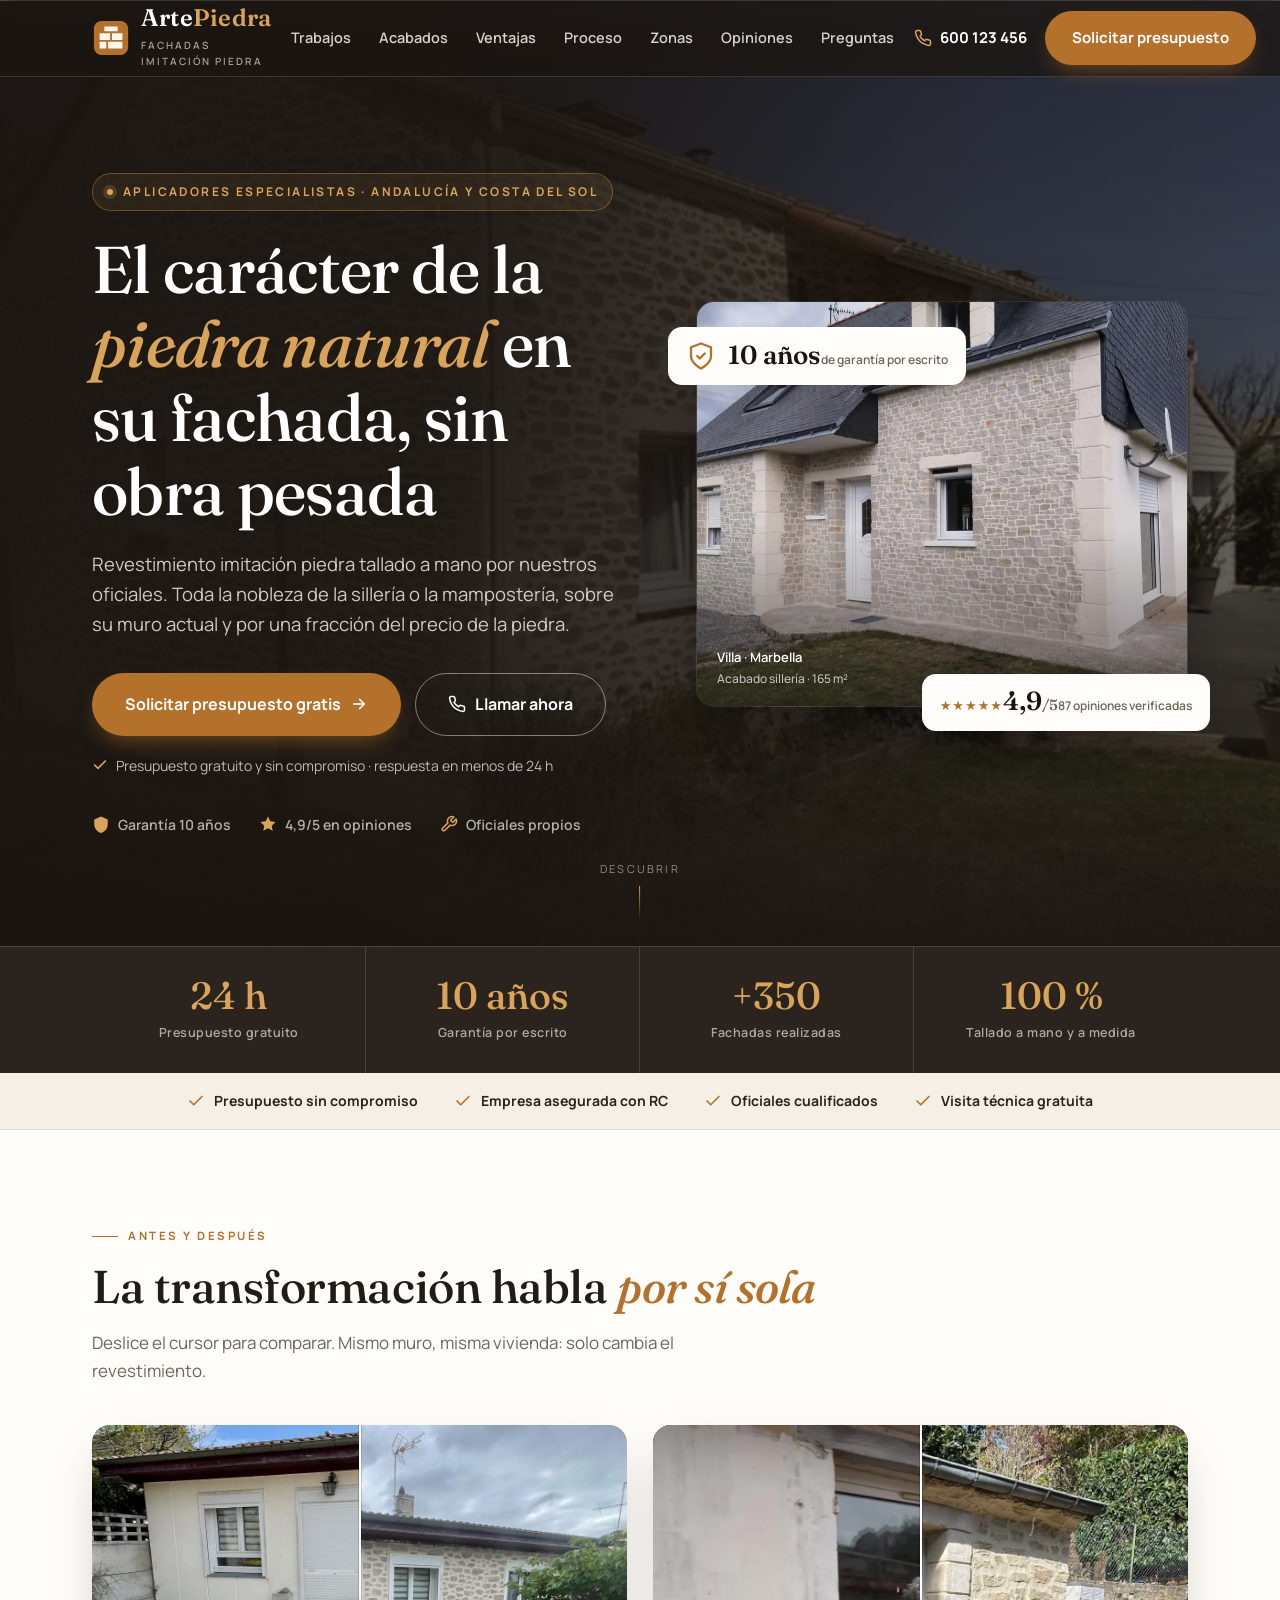
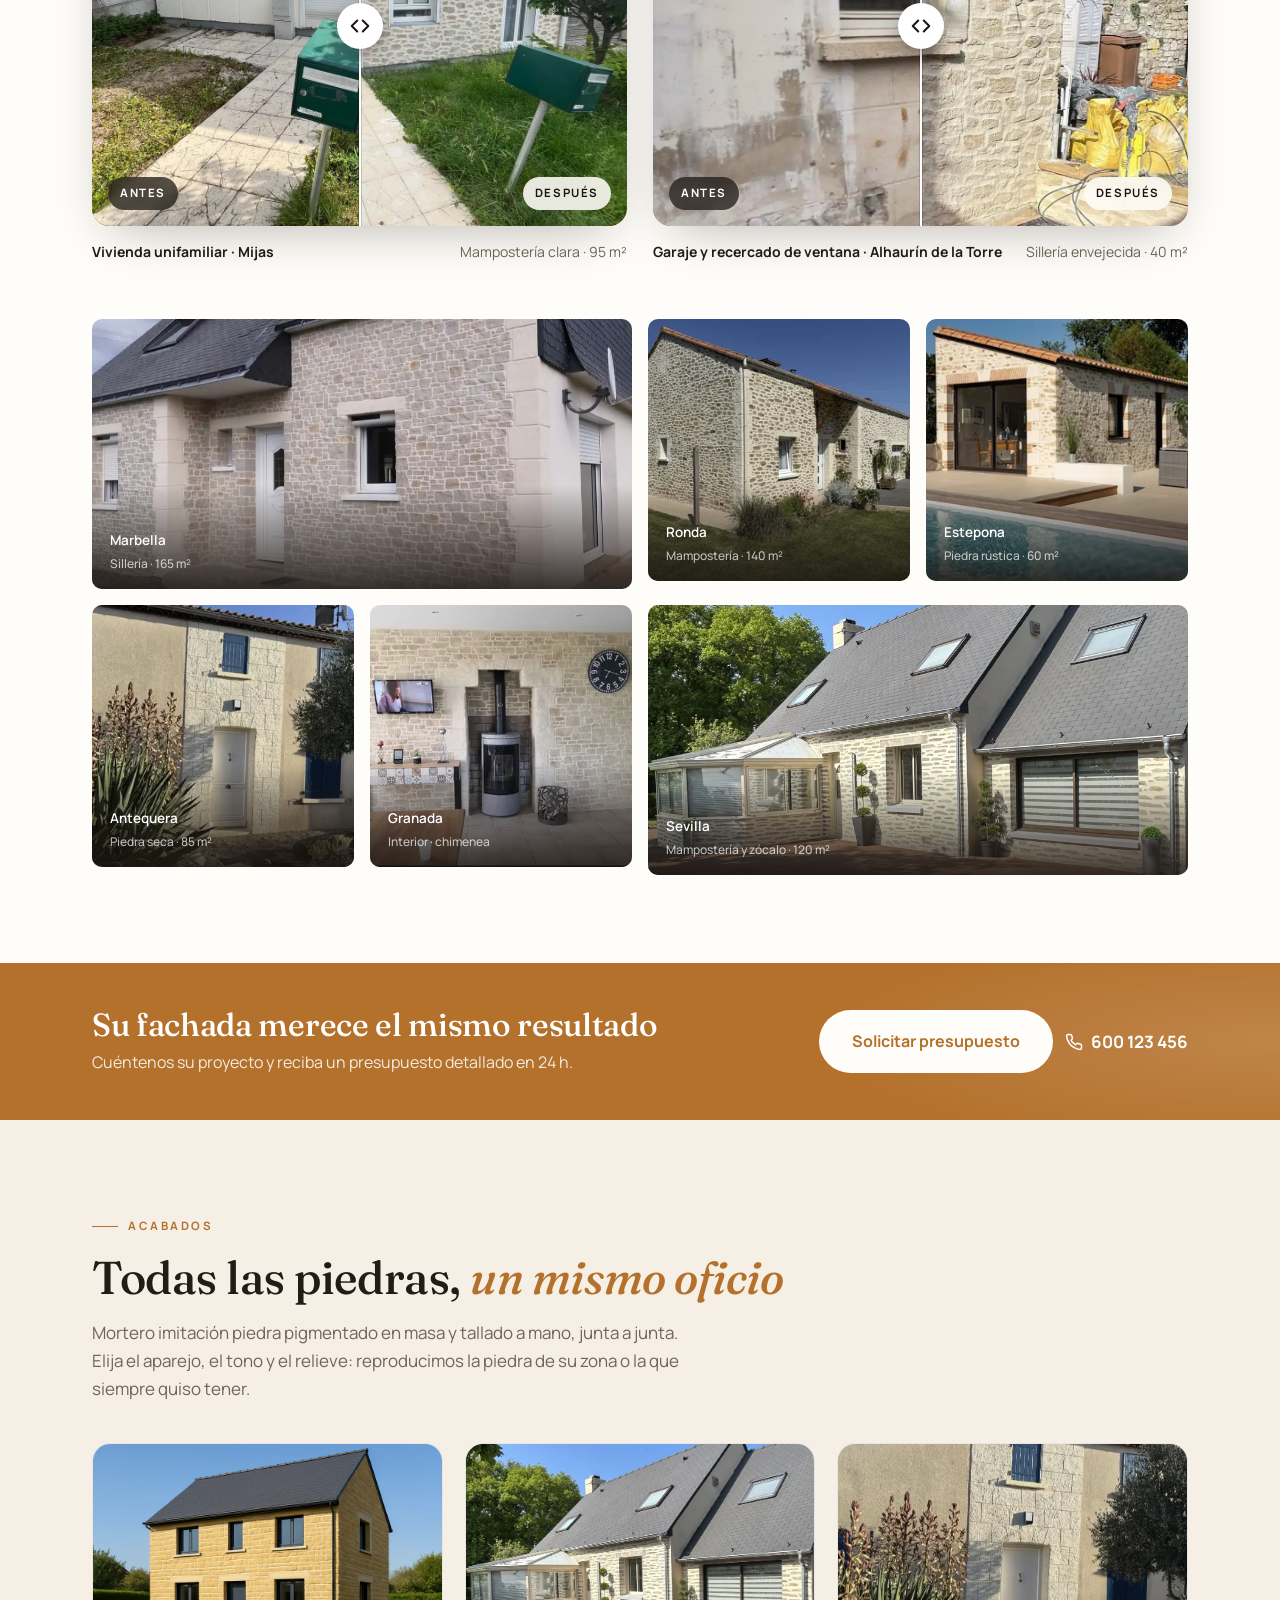
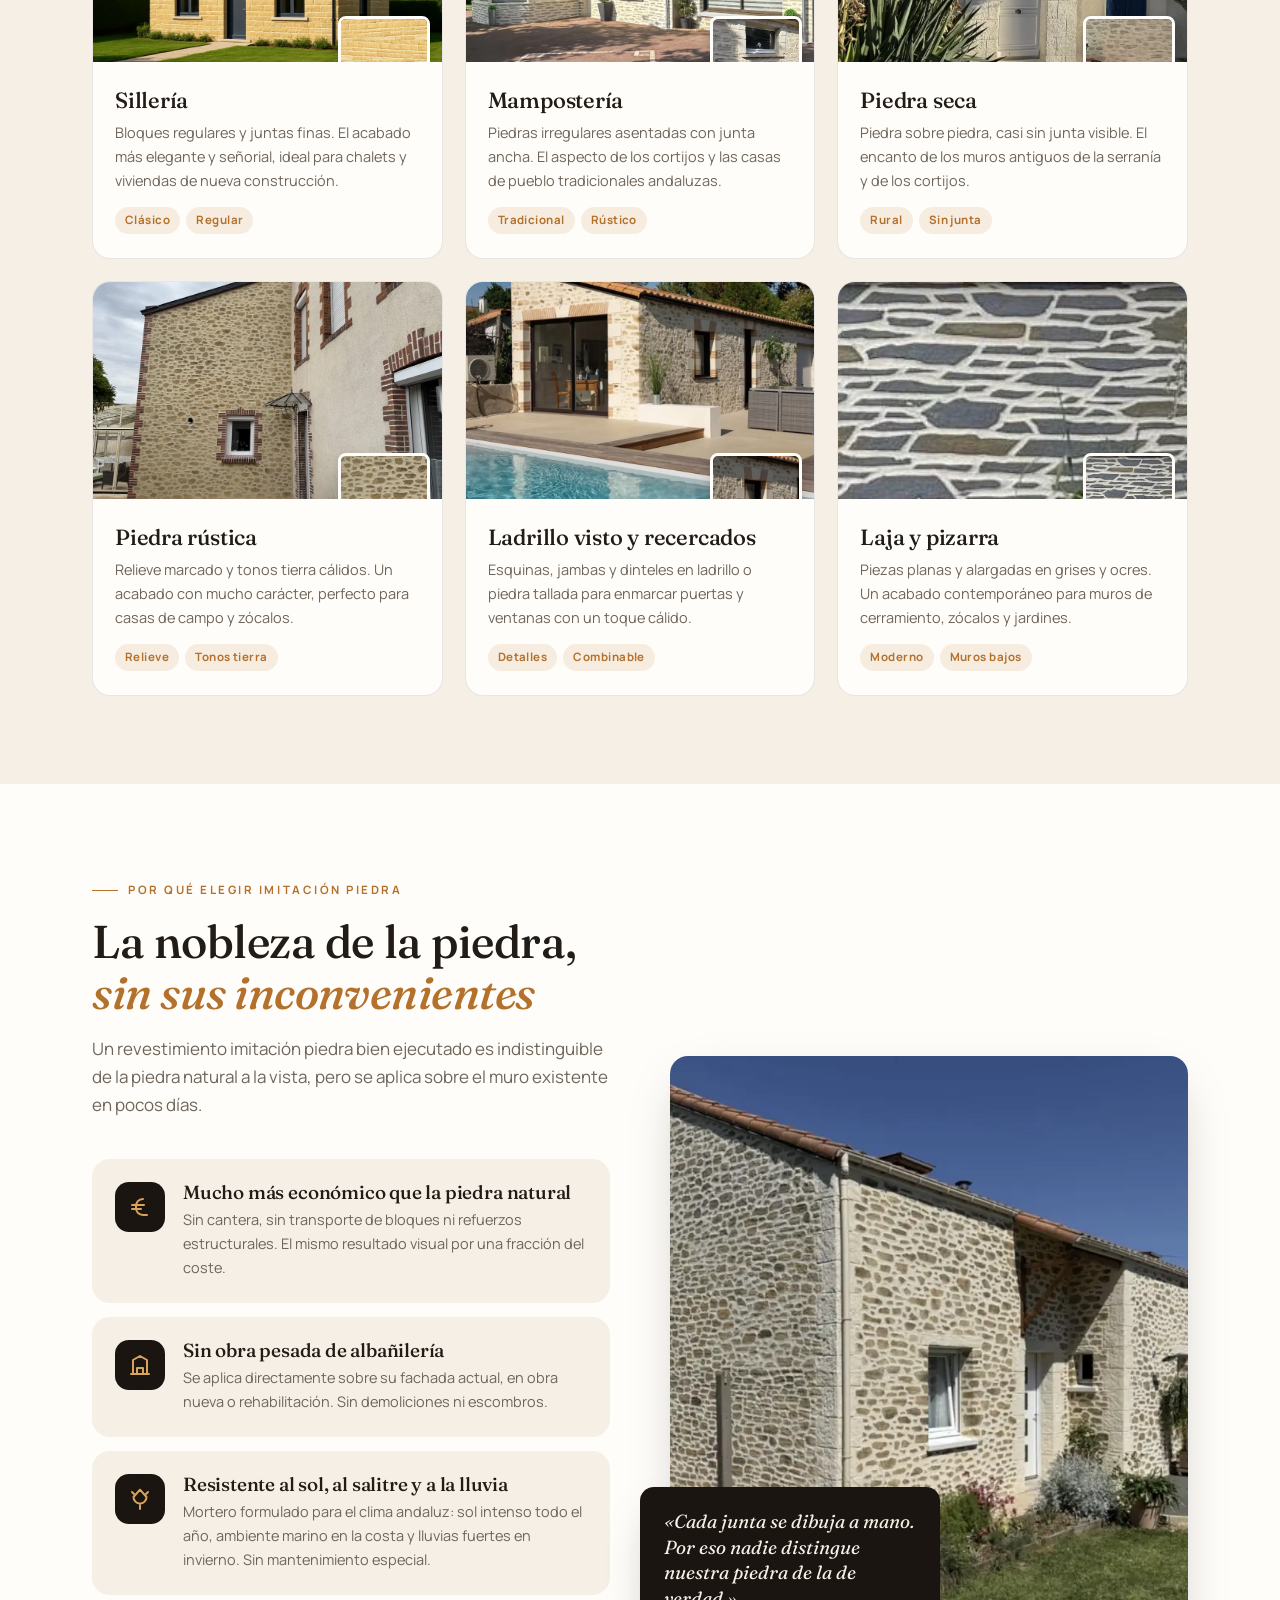
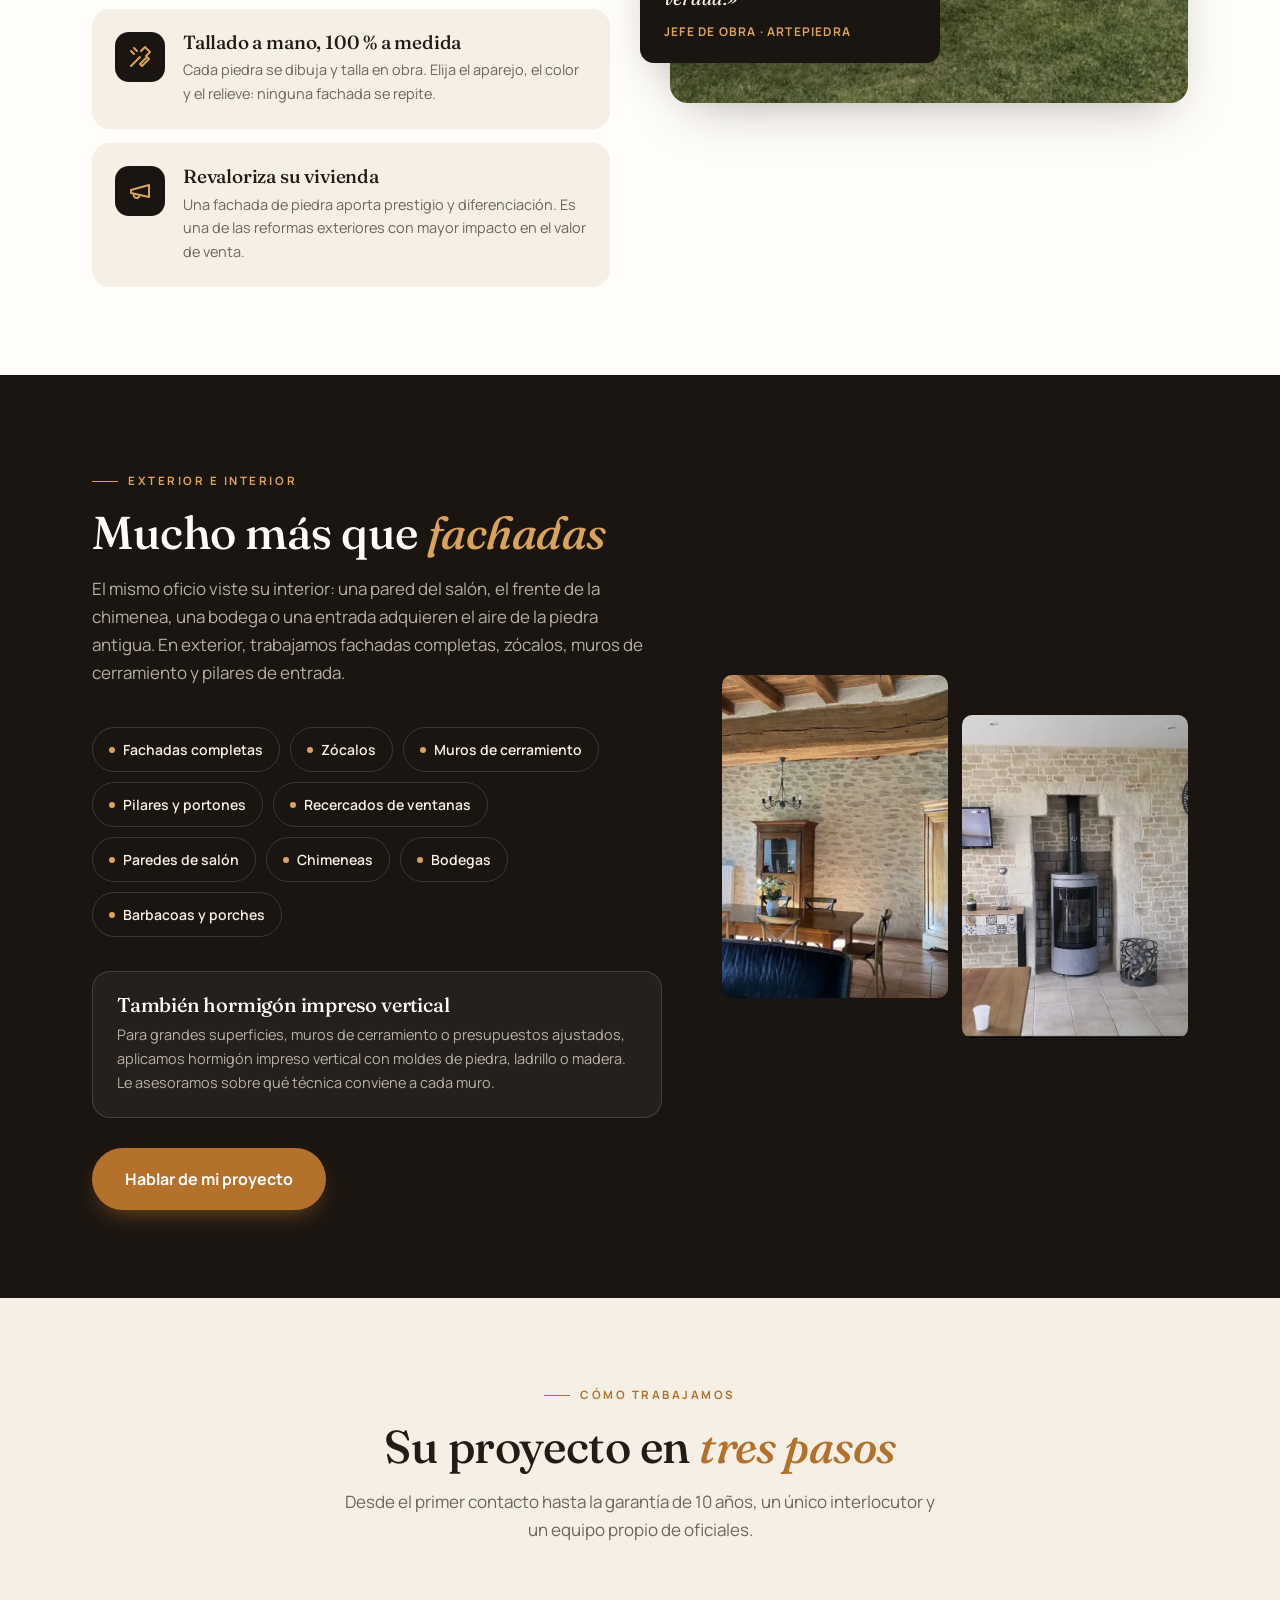
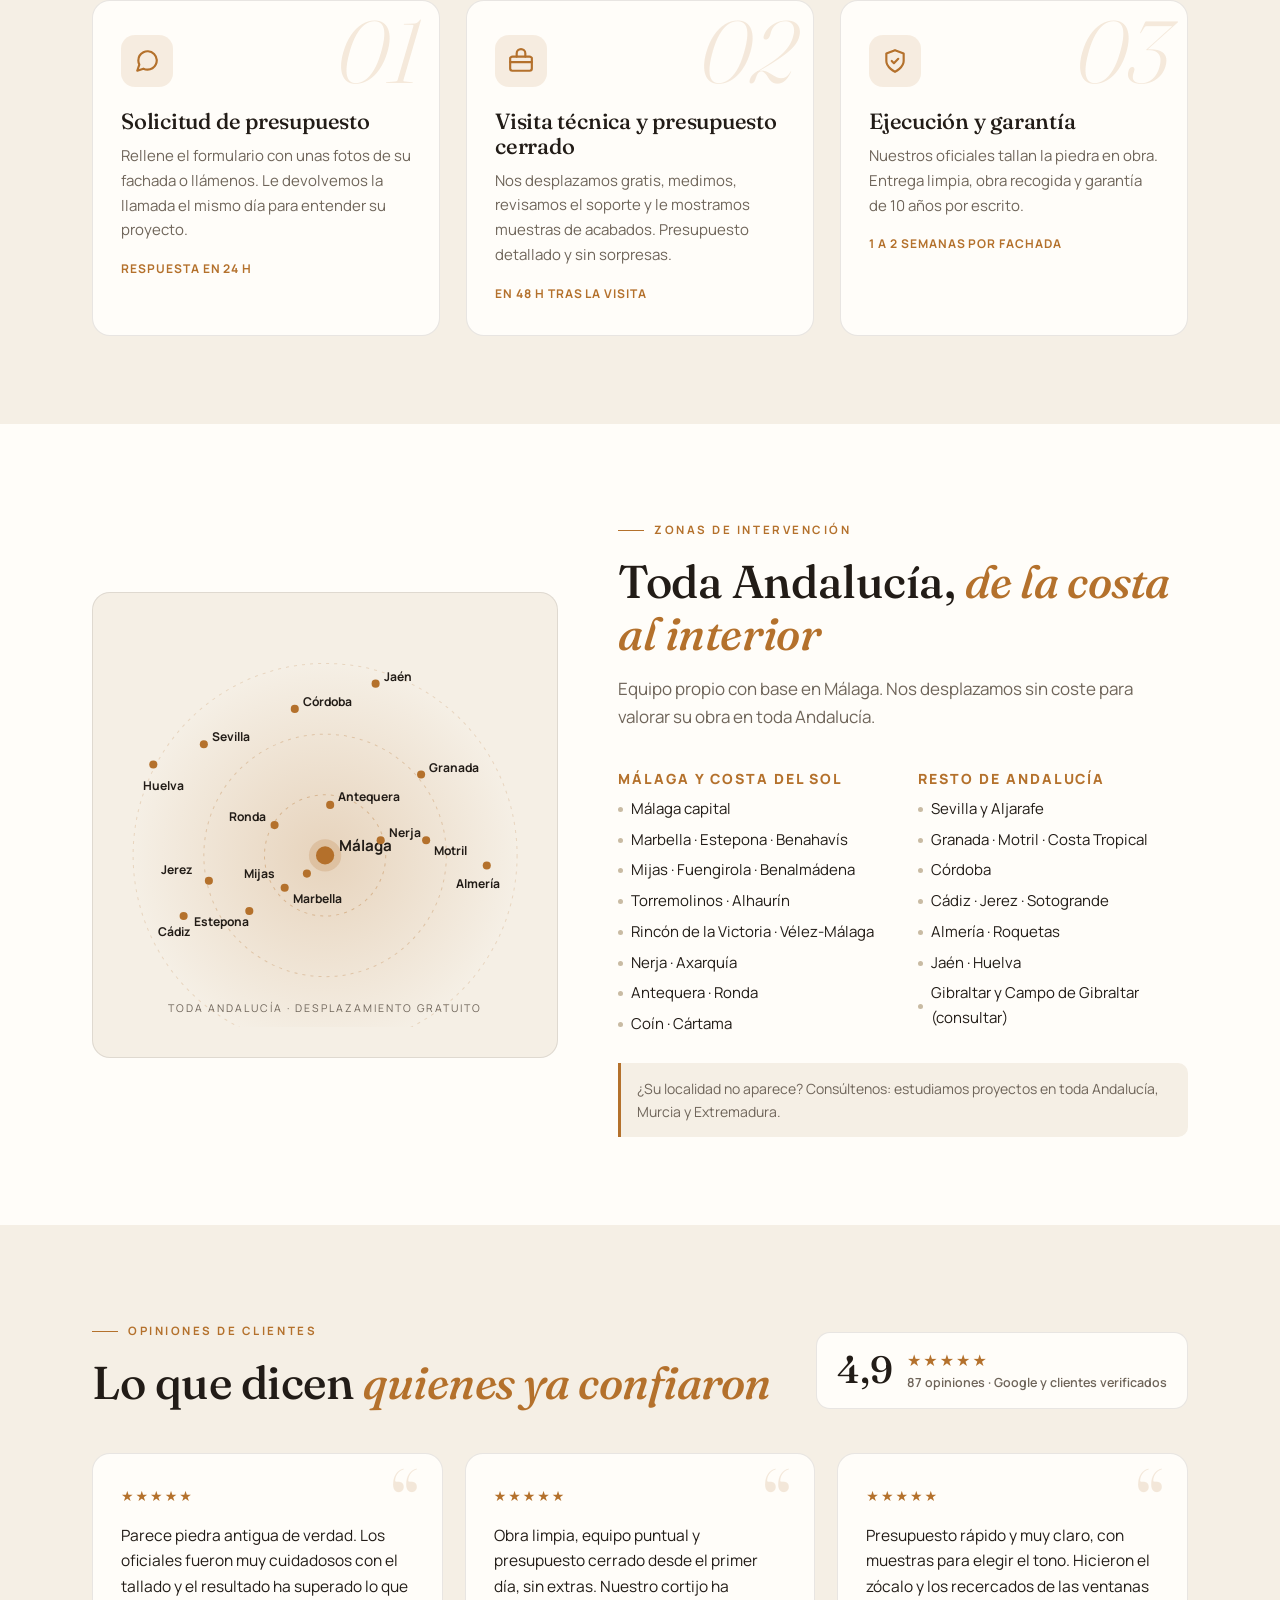
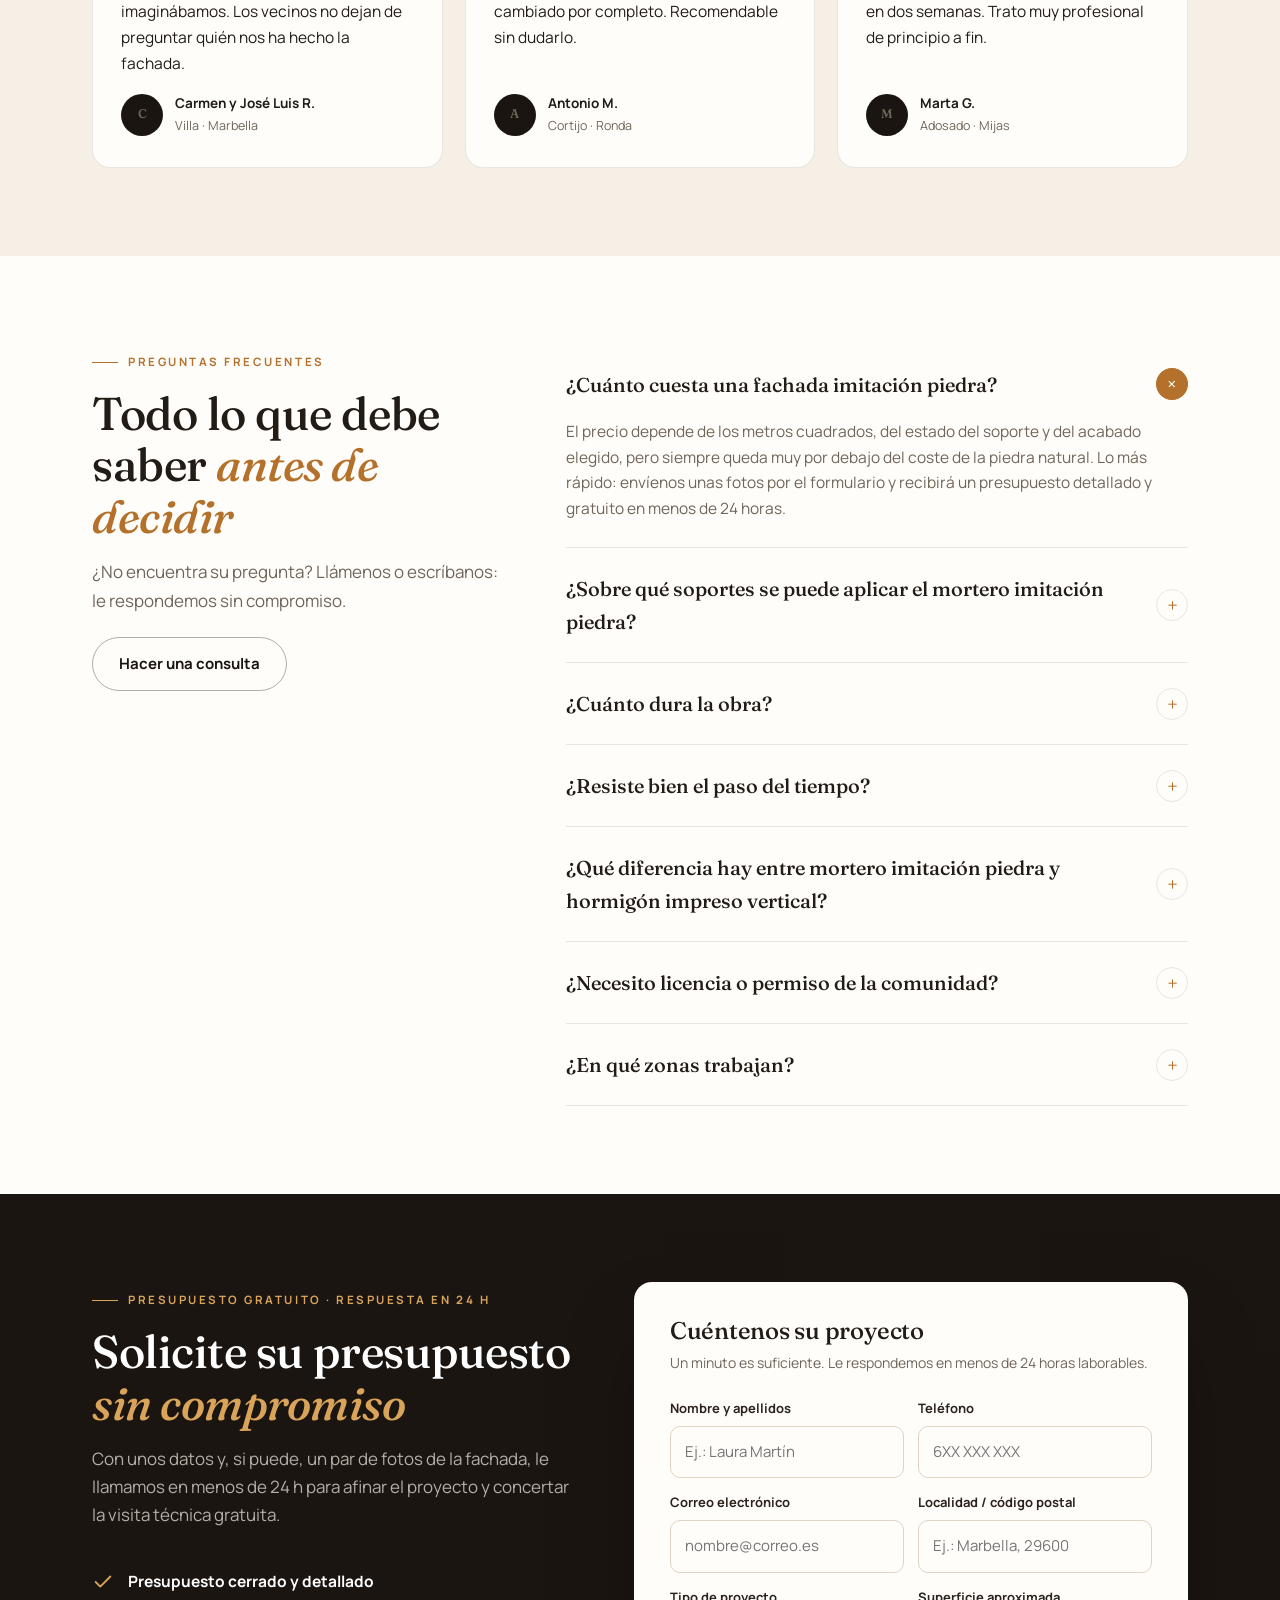
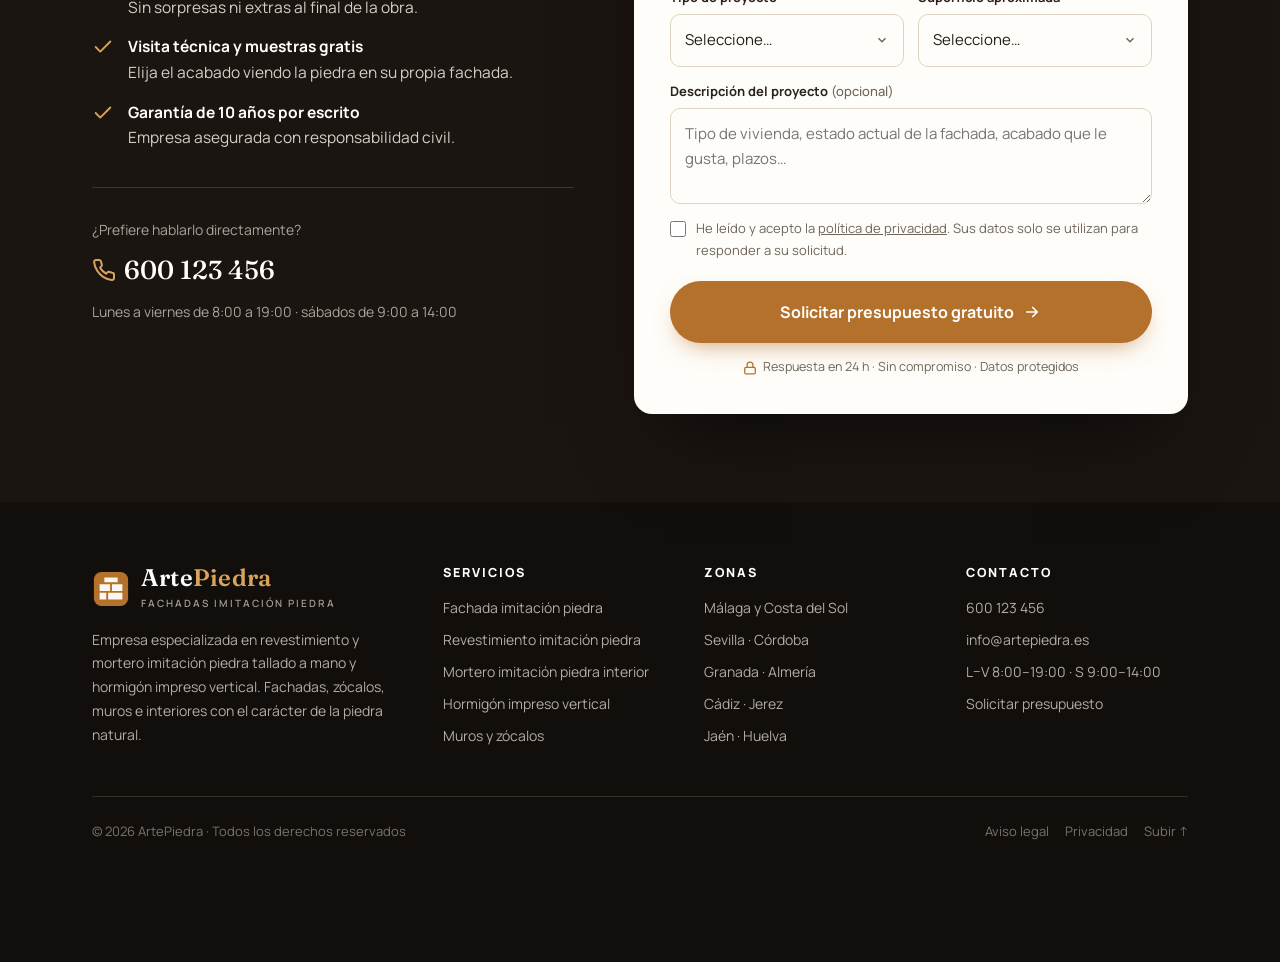
==== commit 0327634f: "Zona de intervención: Andalucía (base Málaga / Costa del Sol) Co-Authored-By: Claude Fable 5.1 <nore" ====
--- a/index.html
+++ b/index.html
@@ -3,8 +3,8 @@
 <head>
 <meta charset="UTF-8">
 <meta name="viewport" content="width=device-width, initial-scale=1">
-<title>Fachada imitación piedra en Madrid | Revestimiento y mortero imitación piedra · ArtePiedra</title>
-<meta name="description" content="Especialistas en fachada imitación piedra: revestimiento y mortero imitación piedra tallado a mano, hormigón impreso vertical. Presupuesto gratuito en 24 h en Madrid, Toledo, Guadalajara y Segovia. Garantía de 10 años.">
+<title>Fachada imitación piedra en Andalucía | Revestimiento y mortero imitación piedra · ArtePiedra</title>
+<meta name="description" content="Especialistas en fachada imitación piedra: revestimiento y mortero imitación piedra tallado a mano, hormigón impreso vertical. Presupuesto gratuito en 24 h en Málaga, Sevilla, Granada, Córdoba, Cádiz y toda Andalucía. Garantía de 10 años.">
 <link rel="canonical" href="https://cleanibat.github.io/artepiedra-es/">
 <meta name="robots" content="index,follow">
 <meta name="theme-color" content="#1b1511">
@@ -40,8 +40,8 @@
   "email":"info@artepiedra.es",
   "image":"https://cleanibat.github.io/artepiedra-es/img/obra-silleria.webp",
   "priceRange":"€€",
-  "address":{"@type":"PostalAddress","addressLocality":"Madrid","addressRegion":"Comunidad de Madrid","addressCountry":"ES"},
-  "areaServed":["Comunidad de Madrid","Toledo","Guadalajara","Segovia","Ávila"],
+  "address":{"@type":"PostalAddress","addressLocality":"Málaga","addressRegion":"Andalucía","addressCountry":"ES"},
+  "areaServed":["Andalucía","Málaga","Sevilla","Granada","Córdoba","Cádiz","Almería","Jaén","Huelva"],
   "openingHours":"Mo-Fr 08:00-19:00, Sa 09:00-14:00",
   "aggregateRating":{"@type":"AggregateRating","ratingValue":"4.9","reviewCount":"87"}
 }
@@ -54,9 +54,9 @@
     {"@type":"Question","name":"¿Cuánto cuesta una fachada imitación piedra?","acceptedAnswer":{"@type":"Answer","text":"El precio depende de los metros cuadrados, del estado del soporte y del acabado elegido, pero siempre queda muy por debajo del coste de la piedra natural. Envíenos unas fotos y recibirá un presupuesto detallado y gratuito en menos de 24 horas."}},
     {"@type":"Question","name":"¿Sobre qué soportes se puede aplicar el mortero imitación piedra?","acceptedAnswer":{"@type":"Answer","text":"Sobre la mayoría de soportes, en obra nueva o rehabilitación: enfoscado existente, monocapa, ladrillo, bloque de hormigón, hormigón o mortero. Tanto en exterior como en interior."}},
     {"@type":"Question","name":"¿Cuánto dura la obra?","acceptedAnswer":{"@type":"Answer","text":"Para una fachada de vivienda unifamiliar, normalmente entre una y dos semanas según la superficie. Le indicamos el plazo exacto en el presupuesto."}},
-    {"@type":"Question","name":"¿Resiste bien el paso del tiempo?","acceptedAnswer":{"@type":"Answer","text":"Sí. El mortero está formulado para resistir heladas, lluvia, sol intenso y cambios de temperatura sin mantenimiento especial. Nuestros trabajos cuentan con garantía de 10 años."}},
+    {"@type":"Question","name":"¿Resiste bien el paso del tiempo?","acceptedAnswer":{"@type":"Answer","text":"Sí. El mortero está formulado para resistir el sol intenso, el salitre de la costa, la lluvia y los cambios de temperatura sin mantenimiento especial. Nuestros trabajos cuentan con garantía de 10 años."}},
     {"@type":"Question","name":"¿Qué diferencia hay entre mortero imitación piedra y hormigón impreso vertical?","acceptedAnswer":{"@type":"Answer","text":"El hormigón impreso vertical se moldea con planchas que estampan un patrón repetido. El mortero imitación piedra se talla a mano, pieza a pieza, con un resultado único y más natural. Realizamos ambas técnicas y le asesoramos según su proyecto y presupuesto."}},
-    {"@type":"Question","name":"¿En qué zonas trabajan?","acceptedAnswer":{"@type":"Answer","text":"Trabajamos en toda la Comunidad de Madrid y en las provincias de Toledo, Guadalajara, Segovia y Ávila. El desplazamiento para valorar la obra es gratuito."}}
+    {"@type":"Question","name":"¿En qué zonas trabajan?","acceptedAnswer":{"@type":"Answer","text":"Trabajamos en toda Andalucía: Málaga y la Costa del Sol, Sevilla, Granada, Córdoba, Cádiz, Almería, Jaén y Huelva. El desplazamiento para valorar la obra es gratuito."}}
   ]
 }
 </script>
@@ -93,7 +93,7 @@
   <div class="hero-bg" aria-hidden="true"><img src="img/obra-casa-rural.webp" alt="" width="943" height="819" decoding="async"></div>
   <div class="container hero-inner">
     <div class="hero-text">
-      <span class="eyebrow"><i></i>Aplicadores especialistas · Madrid y alrededores</span>
+      <span class="eyebrow"><i></i>Aplicadores especialistas · Andalucía y Costa del Sol</span>
       <h1>El carácter de la <em>piedra natural</em> en su fachada, sin obra pesada</h1>
       <p class="hero-sub">Revestimiento imitación piedra tallado a mano por nuestros oficiales. Toda la nobleza de la sillería o la mampostería, sobre su muro actual y por una fracción del precio de la piedra.</p>
       <div class="hero-cta">
@@ -111,7 +111,7 @@
       <div class="hero-badge b1"><svg viewBox="0 0 24 24" fill="none" stroke="currentColor" stroke-width="1.8" stroke-linecap="round" stroke-linejoin="round"><path d="M12 22s8-4 8-10V5l-8-3-8 3v7c0 6 8 10 8 10z"/><path d="m9 12 2 2 4-4"/></svg><div><strong>10 años</strong><span>de garantía por escrito</span></div></div>
       <figure class="hero-card">
         <img src="img/obra-silleria.webp" alt="Fachada de chalet revestida con mortero imitación piedra, acabado sillería" width="946" height="797" fetchpriority="high">
-        <figcaption class="hero-card-cap">Chalet · Boadilla del Monte<small>Acabado sillería · 165 m²</small></figcaption>
+        <figcaption class="hero-card-cap">Villa · Marbella<small>Acabado sillería · 165 m²</small></figcaption>
       </figure>
       <div class="hero-badge b2"><div><span class="stars">★★★★★</span><strong>4,9<span style="font-size:15px">/5</span></strong><span>87 opiniones verificadas</span></div></div>
     </div>
@@ -154,7 +154,7 @@
           <div class="ba-handle"><i><svg viewBox="0 0 24 24" fill="none" stroke="currentColor" stroke-width="2.2" stroke-linecap="round" stroke-linejoin="round"><path d="m9 6-6 6 6 6M15 6l6 6-6 6"/></svg></i></div>
           <input class="ba-range" type="range" min="0" max="100" value="50" aria-label="Comparar antes y después">
         </div>
-        <div class="ba-cap"><strong>Vivienda unifamiliar · Alcalá de Henares</strong><span>Mampostería clara · 95 m²</span></div>
+        <div class="ba-cap"><strong>Vivienda unifamiliar · Mijas</strong><span>Mampostería clara · 95 m²</span></div>
       </div>
       <div class="rv rv-d1">
         <div class="ba" data-ba>
@@ -164,17 +164,17 @@
           <div class="ba-handle"><i><svg viewBox="0 0 24 24" fill="none" stroke="currentColor" stroke-width="2.2" stroke-linecap="round" stroke-linejoin="round"><path d="m9 6-6 6 6 6M15 6l6 6-6 6"/></svg></i></div>
           <input class="ba-range" type="range" min="0" max="100" value="50" aria-label="Comparar antes y después">
         </div>
-        <div class="ba-cap"><strong>Garaje y recercado de ventana · Las Rozas</strong><span>Sillería envejecida · 40 m²</span></div>
+        <div class="ba-cap"><strong>Garaje y recercado de ventana · Alhaurín de la Torre</strong><span>Sillería envejecida · 40 m²</span></div>
       </div>
     </div>
 
     <div class="galeria">
-      <figure class="obra w rv"><img src="img/obra-silleria.webp" srcset="img/obra-silleria-750.webp 750w, img/obra-silleria.webp 946w" sizes="(max-width:860px) 100vw, 50vw" alt="Chalet con fachada imitación piedra acabado sillería" loading="lazy" width="946" height="797"><figcaption>Boadilla del Monte<small>Sillería · 165 m²</small></figcaption></figure>
-      <figure class="obra rv rv-d1"><img src="img/obra-casa-rural.webp" srcset="img/obra-casa-rural-400.webp 400w, img/obra-casa-rural-750.webp 750w" sizes="(max-width:860px) 50vw, 25vw" alt="Casa de campo revestida con mampostería imitación piedra" loading="lazy" width="943" height="819"><figcaption>Toledo<small>Mampostería · 140 m²</small></figcaption></figure>
-      <figure class="obra rv rv-d2"><img src="img/obra-casa-piscina.webp" srcset="img/obra-casa-piscina-400.webp 400w, img/obra-casa-piscina-750.webp 750w" sizes="(max-width:860px) 50vw, 25vw" alt="Casa de piscina con revestimiento imitación piedra y recercados" loading="lazy" width="938" height="750"><figcaption>Majadahonda<small>Piedra rústica · 60 m²</small></figcaption></figure>
-      <figure class="obra rv"><img src="img/obra-fachada-pueblo.webp" srcset="img/obra-fachada-pueblo-400.webp 400w, img/obra-fachada-pueblo-750.webp 750w" sizes="(max-width:860px) 50vw, 25vw" alt="Fachada de casa de pueblo con imitación piedra y contraventanas azules" loading="lazy" width="945" height="811"><figcaption>Segovia<small>Piedra seca · 85 m²</small></figcaption></figure>
-      <figure class="obra rv rv-d1"><img src="img/obra-chimenea.webp" srcset="img/obra-chimenea-400.webp 400w, img/obra-chimenea-750.webp 750w" sizes="(max-width:860px) 50vw, 25vw" alt="Pared interior de salón con chimenea revestida en imitación piedra" loading="lazy" width="954" height="851"><figcaption>Pozuelo de Alarcón<small>Interior · chimenea</small></figcaption></figure>
-      <figure class="obra w rv rv-d2"><img src="img/casa-mamposteria.webp" alt="Vivienda con zócalo y fachada en mampostería imitación piedra" loading="lazy" width="900" height="675"><figcaption>Guadalajara<small>Mampostería y zócalo · 120 m²</small></figcaption></figure>
+      <figure class="obra w rv"><img src="img/obra-silleria.webp" srcset="img/obra-silleria-750.webp 750w, img/obra-silleria.webp 946w" sizes="(max-width:860px) 100vw, 50vw" alt="Chalet con fachada imitación piedra acabado sillería" loading="lazy" width="946" height="797"><figcaption>Marbella<small>Sillería · 165 m²</small></figcaption></figure>
+      <figure class="obra rv rv-d1"><img src="img/obra-casa-rural.webp" srcset="img/obra-casa-rural-400.webp 400w, img/obra-casa-rural-750.webp 750w" sizes="(max-width:860px) 50vw, 25vw" alt="Casa de campo revestida con mampostería imitación piedra" loading="lazy" width="943" height="819"><figcaption>Ronda<small>Mampostería · 140 m²</small></figcaption></figure>
+      <figure class="obra rv rv-d2"><img src="img/obra-casa-piscina.webp" srcset="img/obra-casa-piscina-400.webp 400w, img/obra-casa-piscina-750.webp 750w" sizes="(max-width:860px) 50vw, 25vw" alt="Casa de piscina con revestimiento imitación piedra y recercados" loading="lazy" width="938" height="750"><figcaption>Estepona<small>Piedra rústica · 60 m²</small></figcaption></figure>
+      <figure class="obra rv"><img src="img/obra-fachada-pueblo.webp" srcset="img/obra-fachada-pueblo-400.webp 400w, img/obra-fachada-pueblo-750.webp 750w" sizes="(max-width:860px) 50vw, 25vw" alt="Fachada de casa de pueblo con imitación piedra y contraventanas azules" loading="lazy" width="945" height="811"><figcaption>Antequera<small>Piedra seca · 85 m²</small></figcaption></figure>
+      <figure class="obra rv rv-d1"><img src="img/obra-chimenea.webp" srcset="img/obra-chimenea-400.webp 400w, img/obra-chimenea-750.webp 750w" sizes="(max-width:860px) 50vw, 25vw" alt="Pared interior de salón con chimenea revestida en imitación piedra" loading="lazy" width="954" height="851"><figcaption>Granada<small>Interior · chimenea</small></figcaption></figure>
+      <figure class="obra w rv rv-d2"><img src="img/casa-mamposteria.webp" alt="Vivienda con zócalo y fachada en mampostería imitación piedra" loading="lazy" width="900" height="675"><figcaption>Sevilla<small>Mampostería y zócalo · 120 m²</small></figcaption></figure>
     </div>
   </div>
 </section>
@@ -203,11 +203,11 @@
       </article>
       <article class="acabado rv rv-d1">
         <div class="acabado-img"><img src="img/casa-mamposteria.webp" alt="Casa con mampostería imitación piedra" loading="lazy" width="900" height="675"><img class="mini" src="img/acabado-mamposteria.webp" alt="" loading="lazy" aria-hidden="true"></div>
-        <div class="acabado-body"><h3>Mampostería</h3><p>Piedras irregulares asentadas con junta ancha. El aspecto de las casas de pueblo y las construcciones tradicionales castellanas.</p><div class="acabado-tags"><span>Tradicional</span><span>Rústico</span></div></div>
+        <div class="acabado-body"><h3>Mampostería</h3><p>Piedras irregulares asentadas con junta ancha. El aspecto de los cortijos y las casas de pueblo tradicionales andaluzas.</p><div class="acabado-tags"><span>Tradicional</span><span>Rústico</span></div></div>
       </article>
       <article class="acabado rv rv-d2">
         <div class="acabado-img"><img src="img/obra-fachada-pueblo.webp" alt="Fachada con acabado piedra seca" loading="lazy" width="945" height="811"><img class="mini" src="img/acabado-piedra-seca.webp" alt="" loading="lazy" aria-hidden="true"></div>
-        <div class="acabado-body"><h3>Piedra seca</h3><p>Piedra sobre piedra, casi sin junta visible. El encanto de los muros antiguos de montaña y de las casas rurales.</p><div class="acabado-tags"><span>Rural</span><span>Sin junta</span></div></div>
+        <div class="acabado-body"><h3>Piedra seca</h3><p>Piedra sobre piedra, casi sin junta visible. El encanto de los muros antiguos de la serranía y de los cortijos.</p><div class="acabado-tags"><span>Rural</span><span>Sin junta</span></div></div>
       </article>
       <article class="acabado rv">
         <div class="acabado-img"><img src="img/casa-rustica.webp" alt="Fachada con piedra rústica y recercados de ladrillo" loading="lazy" width="900" height="675"><img class="mini" src="img/acabado-rustica.webp" alt="" loading="lazy" aria-hidden="true"></div>
@@ -235,7 +235,7 @@
       <div class="ventajas-list">
         <div class="ventaja rv"><div class="ventaja-ico"><svg viewBox="0 0 24 24" fill="none" stroke="currentColor" stroke-width="2" stroke-linecap="round" stroke-linejoin="round"><path d="M4 10h12M4 14h9M15 4a7 7 0 0 0-7 8 7 7 0 0 0 7 8h4"/></svg></div><div><h3>Mucho más económico que la piedra natural</h3><p>Sin cantera, sin transporte de bloques ni refuerzos estructurales. El mismo resultado visual por una fracción del coste.</p></div></div>
         <div class="ventaja rv rv-d1"><div class="ventaja-ico"><svg viewBox="0 0 24 24" fill="none" stroke="currentColor" stroke-width="2" stroke-linecap="round" stroke-linejoin="round"><path d="M3 21h18M5 21V7l7-4 7 4v14M9 21v-6h6v6"/></svg></div><div><h3>Sin obra pesada de albañilería</h3><p>Se aplica directamente sobre su fachada actual, en obra nueva o rehabilitación. Sin demoliciones ni escombros.</p></div></div>
-        <div class="ventaja rv rv-d2"><div class="ventaja-ico"><svg viewBox="0 0 24 24" fill="none" stroke="currentColor" stroke-width="2" stroke-linecap="round" stroke-linejoin="round"><path d="M12 2.7 5.5 10a6.5 6.5 0 1 0 13 0z"/><path d="M12 22v-4M4 5l2 2M20 5l-2 2"/></svg></div><div><h3>Resistente a heladas, sol y lluvia</h3><p>Mortero formulado para el clima de la meseta: veranos intensos e inviernos con heladas. Sin mantenimiento especial.</p></div></div>
+        <div class="ventaja rv rv-d2"><div class="ventaja-ico"><svg viewBox="0 0 24 24" fill="none" stroke="currentColor" stroke-width="2" stroke-linecap="round" stroke-linejoin="round"><path d="M12 2.7 5.5 10a6.5 6.5 0 1 0 13 0z"/><path d="M12 22v-4M4 5l2 2M20 5l-2 2"/></svg></div><div><h3>Resistente al sol, al salitre y a la lluvia</h3><p>Mortero formulado para el clima andaluz: sol intenso todo el año, ambiente marino en la costa y lluvias fuertes en invierno. Sin mantenimiento especial.</p></div></div>
         <div class="ventaja rv rv-d3"><div class="ventaja-ico"><svg viewBox="0 0 24 24" fill="none" stroke="currentColor" stroke-width="2" stroke-linecap="round" stroke-linejoin="round"><path d="M12 19 19 12l2 2-7 7z"/><path d="m13 6 4-4 5 5-4 4"/><path d="M3 21 12 12"/><path d="m6 3 3 3M3 6l3 3"/></svg></div><div><h3>Tallado a mano, 100 % a medida</h3><p>Cada piedra se dibuja y talla en obra. Elija el aparejo, el color y el relieve: ninguna fachada se repite.</p></div></div>
         <div class="ventaja rv rv-d3"><div class="ventaja-ico"><svg viewBox="0 0 24 24" fill="none" stroke="currentColor" stroke-width="2" stroke-linecap="round" stroke-linejoin="round"><path d="m3 11 18-5v12L3 14v-3z"/><path d="M11.6 16.8a3 3 0 1 1-5.8-1.6"/></svg></div><div><h3>Revaloriza su vivienda</h3><p>Una fachada de piedra aporta prestigio y diferenciación. Es una de las reformas exteriores con mayor impacto en el valor de venta.</p></div></div>
       </div>
@@ -305,38 +305,41 @@
     <div class="zonas-mapa rv" aria-hidden="true">
       <svg viewBox="0 0 400 400" fill="none" font-family="Manrope,sans-serif">
         <defs><radialGradient id="g" cx="50%" cy="50%" r="50%"><stop offset="0" stop-color="#b4712c" stop-opacity=".22"/><stop offset="1" stop-color="#b4712c" stop-opacity="0"/></radialGradient></defs>
-        <circle cx="200" cy="200" r="190" fill="url(#g)"/>
-        <circle cx="200" cy="200" r="60" stroke="#b4712c" stroke-opacity=".35" stroke-dasharray="3 5"/>
-        <circle cx="200" cy="200" r="120" stroke="#b4712c" stroke-opacity=".28" stroke-dasharray="3 5"/>
-        <circle cx="200" cy="200" r="180" stroke="#b4712c" stroke-opacity=".2" stroke-dasharray="3 5"/>
+        <circle cx="200" cy="230" r="190" fill="url(#g)"/>
+        <circle cx="200" cy="230" r="60" stroke="#b4712c" stroke-opacity=".35" stroke-dasharray="3 5"/>
+        <circle cx="200" cy="230" r="120" stroke="#b4712c" stroke-opacity=".28" stroke-dasharray="3 5"/>
+        <circle cx="200" cy="230" r="190" stroke="#b4712c" stroke-opacity=".2" stroke-dasharray="3 5"/>
         <g fill="#221c17" font-size="12" font-weight="700">
-          <circle cx="200" cy="200" r="9" fill="#b4712c"/><circle cx="200" cy="200" r="16" fill="#b4712c" fill-opacity=".2"/>
-          <text x="214" y="196" font-size="15">Madrid</text>
-          <circle cx="255" cy="185" r="4" fill="#b4712c"/><text x="263" y="182">Alcalá</text>
-          <circle cx="165" cy="180" r="4" fill="#b4712c"/><text x="105" y="176">Las Rozas</text>
-          <circle cx="172" cy="200" r="4" fill="#b4712c"/><text x="100" y="205">Pozuelo</text>
-          <circle cx="160" cy="215" r="4" fill="#b4712c"/><text x="90" y="230">Boadilla</text>
-          <circle cx="205" cy="240" r="4" fill="#b4712c"/><text x="213" y="245">Getafe</text>
-          <circle cx="175" cy="248" r="4" fill="#b4712c"/><text x="110" y="262">Móstoles</text>
-          <circle cx="300" cy="150" r="4" fill="#b4712c"/><text x="308" y="147">Guadalajara</text>
-          <circle cx="200" cy="330" r="4" fill="#b4712c"/><text x="208" y="334">Toledo</text>
-          <circle cx="150" cy="80" r="4" fill="#b4712c"/><text x="158" y="77">Segovia</text>
-          <circle cx="70" cy="150" r="4" fill="#b4712c"/><text x="40" y="140">Ávila</text>
-          <circle cx="235" cy="120" r="4" fill="#b4712c"/><text x="243" y="117">Alcobendas</text>
-          <circle cx="215" cy="285" r="4" fill="#b4712c"/><text x="223" y="290">Aranjuez</text>
+          <circle cx="200" cy="230" r="9" fill="#b4712c"/><circle cx="200" cy="230" r="16" fill="#b4712c" fill-opacity=".2"/>
+          <text x="214" y="226" font-size="15">Málaga</text>
+          <circle cx="160" cy="262" r="4" fill="#b4712c"/><text x="168" y="277">Marbella</text>
+          <circle cx="125" cy="285" r="4" fill="#b4712c"/><text x="70" y="300">Estepona</text>
+          <circle cx="182" cy="248" r="4" fill="#b4712c"/><text x="120" y="252">Mijas</text>
+          <circle cx="150" cy="200" r="4" fill="#b4712c"/><text x="105" y="196">Ronda</text>
+          <circle cx="205" cy="180" r="4" fill="#b4712c"/><text x="213" y="176">Antequera</text>
+          <circle cx="255" cy="215" r="4" fill="#b4712c"/><text x="263" y="212">Nerja</text>
+          <circle cx="80" cy="120" r="4" fill="#b4712c"/><text x="88" y="117">Sevilla</text>
+          <circle cx="170" cy="85" r="4" fill="#b4712c"/><text x="178" y="82">Córdoba</text>
+          <circle cx="295" cy="150" r="4" fill="#b4712c"/><text x="303" y="147">Granada</text>
+          <circle cx="360" cy="240" r="4" fill="#b4712c"/><text x="330" y="262">Almería</text>
+          <circle cx="60" cy="290" r="4" fill="#b4712c"/><text x="35" y="310">Cádiz</text>
+          <circle cx="85" cy="255" r="4" fill="#b4712c"/><text x="38" y="248">Jerez</text>
+          <circle cx="250" cy="60" r="4" fill="#b4712c"/><text x="258" y="57">Jaén</text>
+          <circle cx="30" cy="140" r="4" fill="#b4712c"/><text x="20" y="165">Huelva</text>
+          <circle cx="300" cy="215" r="4" fill="#b4712c"/><text x="308" y="230">Motril</text>
         </g>
-        <text x="200" y="385" text-anchor="middle" font-size="10.5" fill="#6f655a" letter-spacing="2">RADIO DE 120 KM · DESPLAZAMIENTO GRATUITO</text>
+        <text x="200" y="385" text-anchor="middle" font-size="10.5" fill="#6f655a" letter-spacing="2">TODA ANDALUCÍA · DESPLAZAMIENTO GRATUITO</text>
       </svg>
     </div>
     <div>
       <span class="kicker">Zonas de intervención</span>
-      <h2 class="h2">Madrid y las provincias <em>de alrededor</em></h2>
-      <p class="intro">Equipo propio con base en Madrid. Nos desplazamos sin coste para valorar su obra en un radio de unos 120 km.</p>
+      <h2 class="h2">Toda Andalucía, <em>de la costa al interior</em></h2>
+      <p class="intro">Equipo propio con base en Málaga. Nos desplazamos sin coste para valorar su obra en toda Andalucía.</p>
       <div class="zonas-list">
-        <div><h4>Comunidad de Madrid</h4><ul><li>Madrid capital</li><li>Alcalá de Henares</li><li>Las Rozas · Majadahonda</li><li>Pozuelo · Boadilla</li><li>Getafe · Leganés · Alcorcón</li><li>Móstoles · Fuenlabrada</li><li>Alcobendas · San Sebastián de los Reyes</li><li>Tres Cantos · Colmenar Viejo</li><li>Aranjuez · Valdemoro</li><li>Sierra de Guadarrama</li></ul></div>
-        <div><h4>Provincias limítrofes</h4><ul><li>Toledo y Talavera de la Reina</li><li>Illescas · Seseña</li><li>Guadalajara · Azuqueca</li><li>Segovia · El Espinar</li><li>Ávila · Arévalo</li><li>Cuenca (consultar)</li></ul></div>
-      </div>
-      <p class="zonas-note">¿Su localidad no aparece? Consúltenos: estudiamos proyectos en toda Castilla-La Mancha y Castilla y León.</p>
+        <div><h4>Málaga y Costa del Sol</h4><ul><li>Málaga capital</li><li>Marbella · Estepona · Benahavís</li><li>Mijas · Fuengirola · Benalmádena</li><li>Torremolinos · Alhaurín</li><li>Rincón de la Victoria · Vélez-Málaga</li><li>Nerja · Axarquía</li><li>Antequera · Ronda</li><li>Coín · Cártama</li></ul></div>
+        <div><h4>Resto de Andalucía</h4><ul><li>Sevilla y Aljarafe</li><li>Granada · Motril · Costa Tropical</li><li>Córdoba</li><li>Cádiz · Jerez · Sotogrande</li><li>Almería · Roquetas</li><li>Jaén · Huelva</li><li>Gibraltar y Campo de Gibraltar (consultar)</li></ul></div>
+      </div>
+      <p class="zonas-note">¿Su localidad no aparece? Consúltenos: estudiamos proyectos en toda Andalucía, Murcia y Extremadura.</p>
     </div>
   </div>
 </section>
@@ -349,9 +352,9 @@
       <div class="rating"><strong>4,9</strong><div><span class="stars">★★★★★</span><small>87 opiniones · Google y clientes verificados</small></div></div>
     </div>
     <div class="opiniones">
-      <article class="opinion rv"><span class="stars">★★★★★</span><p>Parece piedra antigua de verdad. Los oficiales fueron muy cuidadosos con el tallado y el resultado ha superado lo que imaginábamos. Los vecinos no dejan de preguntar quién nos ha hecho la fachada.</p><footer><span class="avatar">C</span><div><strong>Carmen y José Luis R.</strong><span>Chalet · Boadilla del Monte</span></div></footer></article>
-      <article class="opinion rv rv-d1"><span class="stars">★★★★★</span><p>Obra limpia, equipo puntual y presupuesto cerrado desde el primer día, sin extras. Nuestra casa de pueblo ha cambiado por completo. Recomendable sin dudarlo.</p><footer><span class="avatar">A</span><div><strong>Antonio M.</strong><span>Casa de pueblo · Toledo</span></div></footer></article>
-      <article class="opinion rv rv-d2"><span class="stars">★★★★★</span><p>Presupuesto rápido y muy claro, con muestras para elegir el tono. Hicieron el zócalo y los recercados de las ventanas en dos semanas. Trato muy profesional de principio a fin.</p><footer><span class="avatar">M</span><div><strong>Marta G.</strong><span>Adosado · Las Rozas</span></div></footer></article>
+      <article class="opinion rv"><span class="stars">★★★★★</span><p>Parece piedra antigua de verdad. Los oficiales fueron muy cuidadosos con el tallado y el resultado ha superado lo que imaginábamos. Los vecinos no dejan de preguntar quién nos ha hecho la fachada.</p><footer><span class="avatar">C</span><div><strong>Carmen y José Luis R.</strong><span>Villa · Marbella</span></div></footer></article>
+      <article class="opinion rv rv-d1"><span class="stars">★★★★★</span><p>Obra limpia, equipo puntual y presupuesto cerrado desde el primer día, sin extras. Nuestro cortijo ha cambiado por completo. Recomendable sin dudarlo.</p><footer><span class="avatar">A</span><div><strong>Antonio M.</strong><span>Cortijo · Ronda</span></div></footer></article>
+      <article class="opinion rv rv-d2"><span class="stars">★★★★★</span><p>Presupuesto rápido y muy claro, con muestras para elegir el tono. Hicieron el zócalo y los recercados de las ventanas en dos semanas. Trato muy profesional de principio a fin.</p><footer><span class="avatar">M</span><div><strong>Marta G.</strong><span>Adosado · Mijas</span></div></footer></article>
     </div>
   </div>
 </section>
@@ -369,10 +372,10 @@
       <details open><summary>¿Cuánto cuesta una fachada imitación piedra?<i></i></summary><p>El precio depende de los metros cuadrados, del estado del soporte y del acabado elegido, pero siempre queda muy por debajo del coste de la piedra natural. Lo más rápido: envíenos unas fotos por el formulario y recibirá un presupuesto detallado y gratuito en menos de 24 horas.</p></details>
       <details><summary>¿Sobre qué soportes se puede aplicar el mortero imitación piedra?<i></i></summary><p>Sobre la mayoría de soportes, tanto en obra nueva como en rehabilitación: enfoscado existente, monocapa, ladrillo, bloque de hormigón, hormigón o mortero. En exterior y en interior. Revisamos el estado del muro durante la visita técnica.</p></details>
       <details><summary>¿Cuánto dura la obra?<i></i></summary><p>Para la fachada de una vivienda unifamiliar, normalmente entre una y dos semanas según la superficie y los detalles (recercados, esquinas, zócalos). Le indicamos el plazo exacto en el presupuesto y lo cumplimos.</p></details>
-      <details><summary>¿Resiste bien el paso del tiempo?<i></i></summary><p>Sí. El mortero está formulado para resistir heladas, lluvia, sol intenso y cambios bruscos de temperatura sin mantenimiento especial. Al estar pigmentado en masa, el color no se descascarilla como una pintura. Todos nuestros trabajos cuentan con garantía de 10 años.</p></details>
+      <details><summary>¿Resiste bien el paso del tiempo?<i></i></summary><p>Sí. El mortero está formulado para resistir el sol intenso, el salitre de la costa, la lluvia y los cambios de temperatura sin mantenimiento especial. Al estar pigmentado en masa, el color no se descascarilla como una pintura. Todos nuestros trabajos cuentan con garantía de 10 años.</p></details>
       <details><summary>¿Qué diferencia hay entre mortero imitación piedra y hormigón impreso vertical?<i></i></summary><p>El hormigón impreso vertical se moldea con planchas que estampan un patrón que se repite. El mortero imitación piedra se talla a mano, pieza a pieza, con un resultado único y más natural. Realizamos ambas técnicas y le aconsejamos la más adecuada según el muro, el estilo de la casa y el presupuesto.</p></details>
       <details><summary>¿Necesito licencia o permiso de la comunidad?<i></i></summary><p>En la mayoría de municipios basta con una declaración responsable o licencia de obra menor para revestir una fachada. Si la vivienda está en una comunidad de propietarios o en un casco histórico, conviene consultarlo antes. Le orientamos con la documentación.</p></details>
-      <details><summary>¿En qué zonas trabajan?<i></i></summary><p>En toda la Comunidad de Madrid y en las provincias de Toledo, Guadalajara, Segovia y Ávila. El desplazamiento para medir y valorar la obra es gratuito.</p></details>
+      <details><summary>¿En qué zonas trabajan?<i></i></summary><p>En toda Andalucía: Málaga y la Costa del Sol, Sevilla, Granada, Córdoba, Cádiz, Almería, Jaén y Huelva. El desplazamiento para medir y valorar la obra es gratuito.</p></details>
     </div>
   </div>
 </section>
@@ -411,7 +414,7 @@
         </div>
         <div class="form-row">
           <div class="field"><label for="email">Correo electrónico</label><input id="email" name="Email" type="email" autocomplete="email" required placeholder="nombre@correo.es"></div>
-          <div class="field"><label for="localidad">Localidad / código postal</label><input id="localidad" name="Localidad" type="text" autocomplete="postal-code" required placeholder="Ej.: Las Rozas, 28232"></div>
+          <div class="field"><label for="localidad">Localidad / código postal</label><input id="localidad" name="Localidad" type="text" autocomplete="postal-code" required placeholder="Ej.: Marbella, 29600"></div>
         </div>
         <div class="form-row">
           <div class="field"><label for="tipo">Tipo de proyecto</label>
@@ -459,7 +462,7 @@
         <p>Empresa especializada en revestimiento y mortero imitación piedra tallado a mano y hormigón impreso vertical. Fachadas, zócalos, muros e interiores con el carácter de la piedra natural.</p>
       </div>
       <div><h4>Servicios</h4><ul><li><a href="#acabados">Fachada imitación piedra</a></li><li><a href="#acabados">Revestimiento imitación piedra</a></li><li><a href="#aplicaciones">Mortero imitación piedra interior</a></li><li><a href="#aplicaciones">Hormigón impreso vertical</a></li><li><a href="#aplicaciones">Muros y zócalos</a></li></ul></div>
-      <div><h4>Zonas</h4><ul><li>Madrid y área metropolitana</li><li>Toledo · Talavera</li><li>Guadalajara</li><li>Segovia</li><li>Ávila</li></ul></div>
+      <div><h4>Zonas</h4><ul><li>Málaga y Costa del Sol</li><li>Sevilla · Córdoba</li><li>Granada · Almería</li><li>Cádiz · Jerez</li><li>Jaén · Huelva</li></ul></div>
       <div><h4>Contacto</h4><ul><li><a href="tel:+34600123456" data-ev="click_to_call">600 123 456</a></li><li><a href="mailto:info@artepiedra.es">info@artepiedra.es</a></li><li>L–V 8:00–19:00 · S 9:00–14:00</li><li><a href="#presupuesto">Solicitar presupuesto</a></li></ul></div>
     </div>
     <div class="footer-bottom">
--- a/style.css
+++ b/style.css
@@ -328,15 +328,17 @@
   .faq-side{position:static}
   .footer-grid{grid-template-columns:1fr 1fr}
 }
-@media(max-width:860px){
-  .js .rv{opacity:1;transform:none;transition:none}
+@media(max-width:1120px){
   .nav{display:none}
   .nav-toggle{display:block}
-  .header-actions .btn{display:none}
-  .header .tel span{display:none}
   .nav.is-open{display:flex;position:absolute;top:76px;left:0;right:0;flex-direction:column;gap:0;background:var(--tierra);border-bottom:1px solid var(--linea-oscura);padding:10px 22px 18px}
   .nav.is-open a{padding:14px 0;border-bottom:1px solid var(--linea-oscura);font-size:16px}
   .nav.is-open a:last-child{border-bottom:0}
+}
+@media(max-width:860px){
+  .js .rv{opacity:1;transform:none;transition:none}
+  .header-actions .btn{display:none}
+  .header .tel span{display:none}
   .cifras-grid{grid-template-columns:repeat(2,1fr)}
   .cifra:nth-child(2){border-right:0}
   .cifra:nth-child(-n+2){border-bottom:1px solid var(--linea-oscura)}
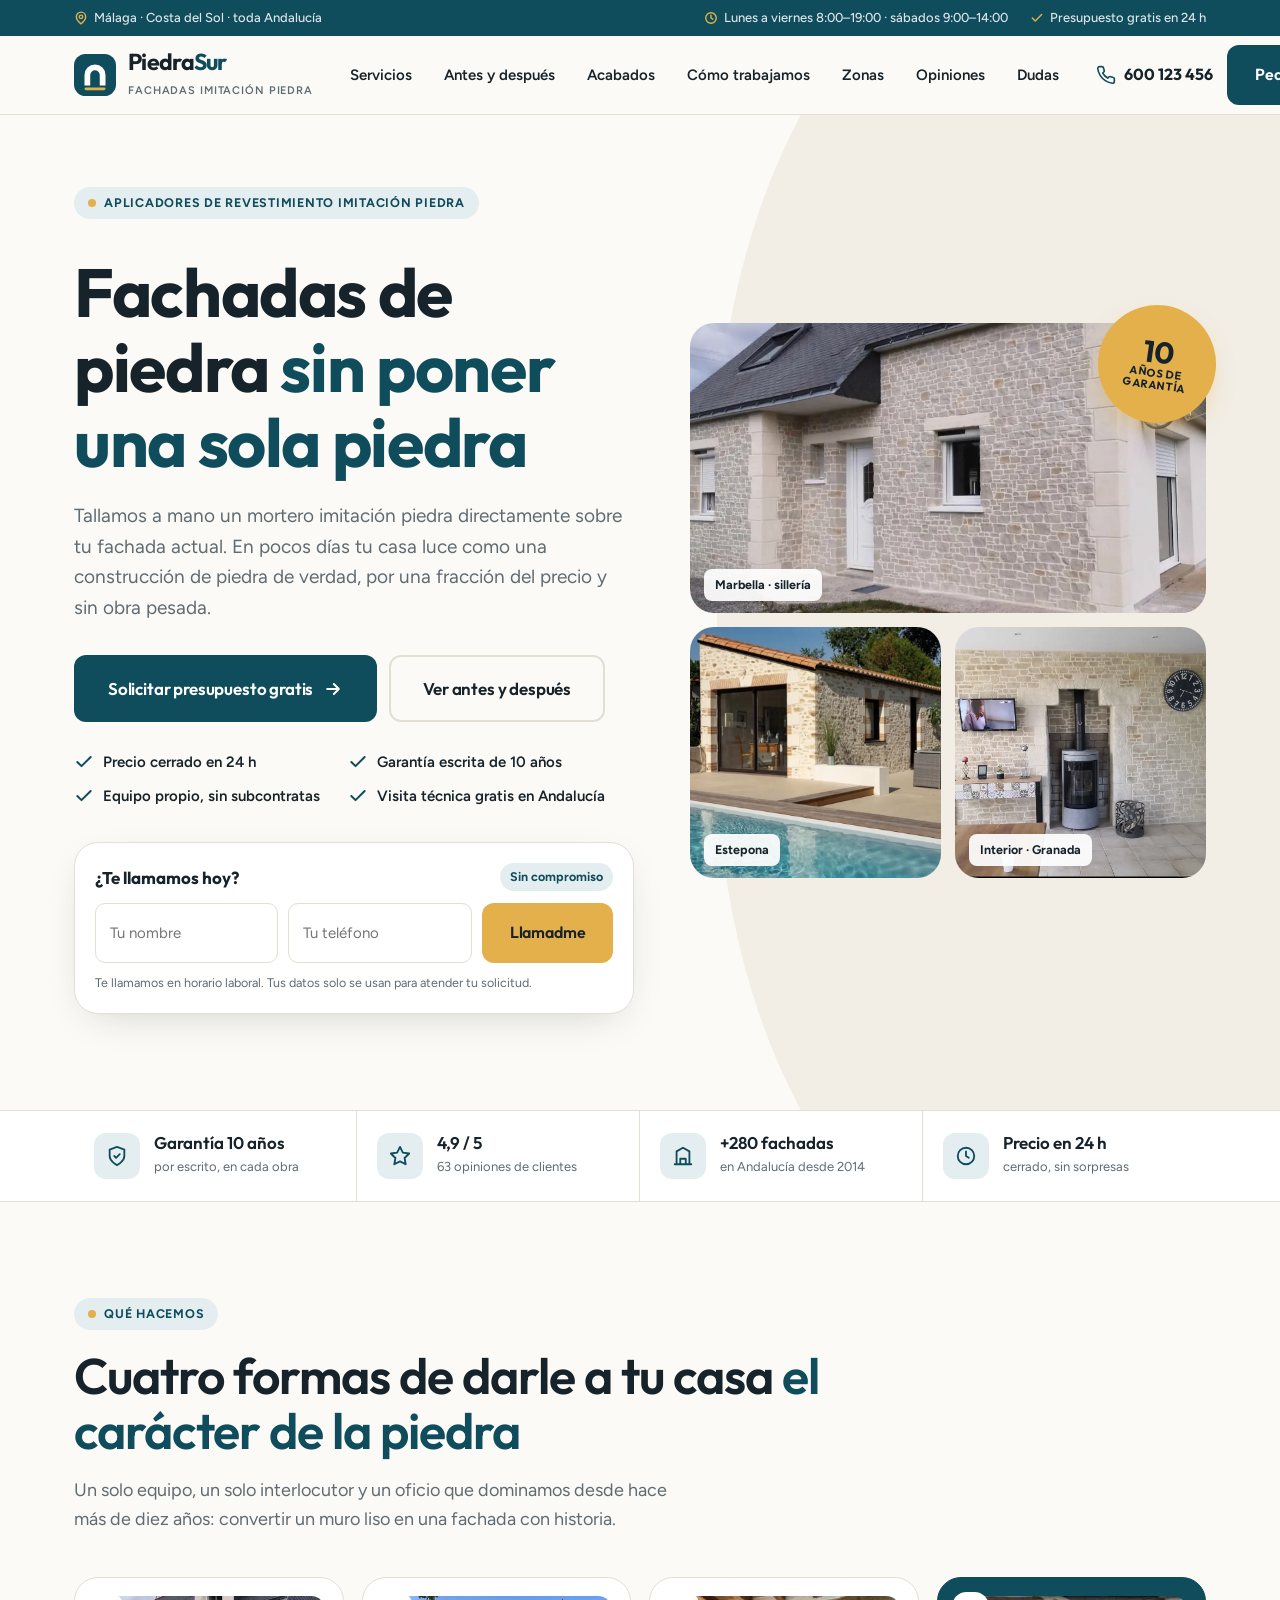
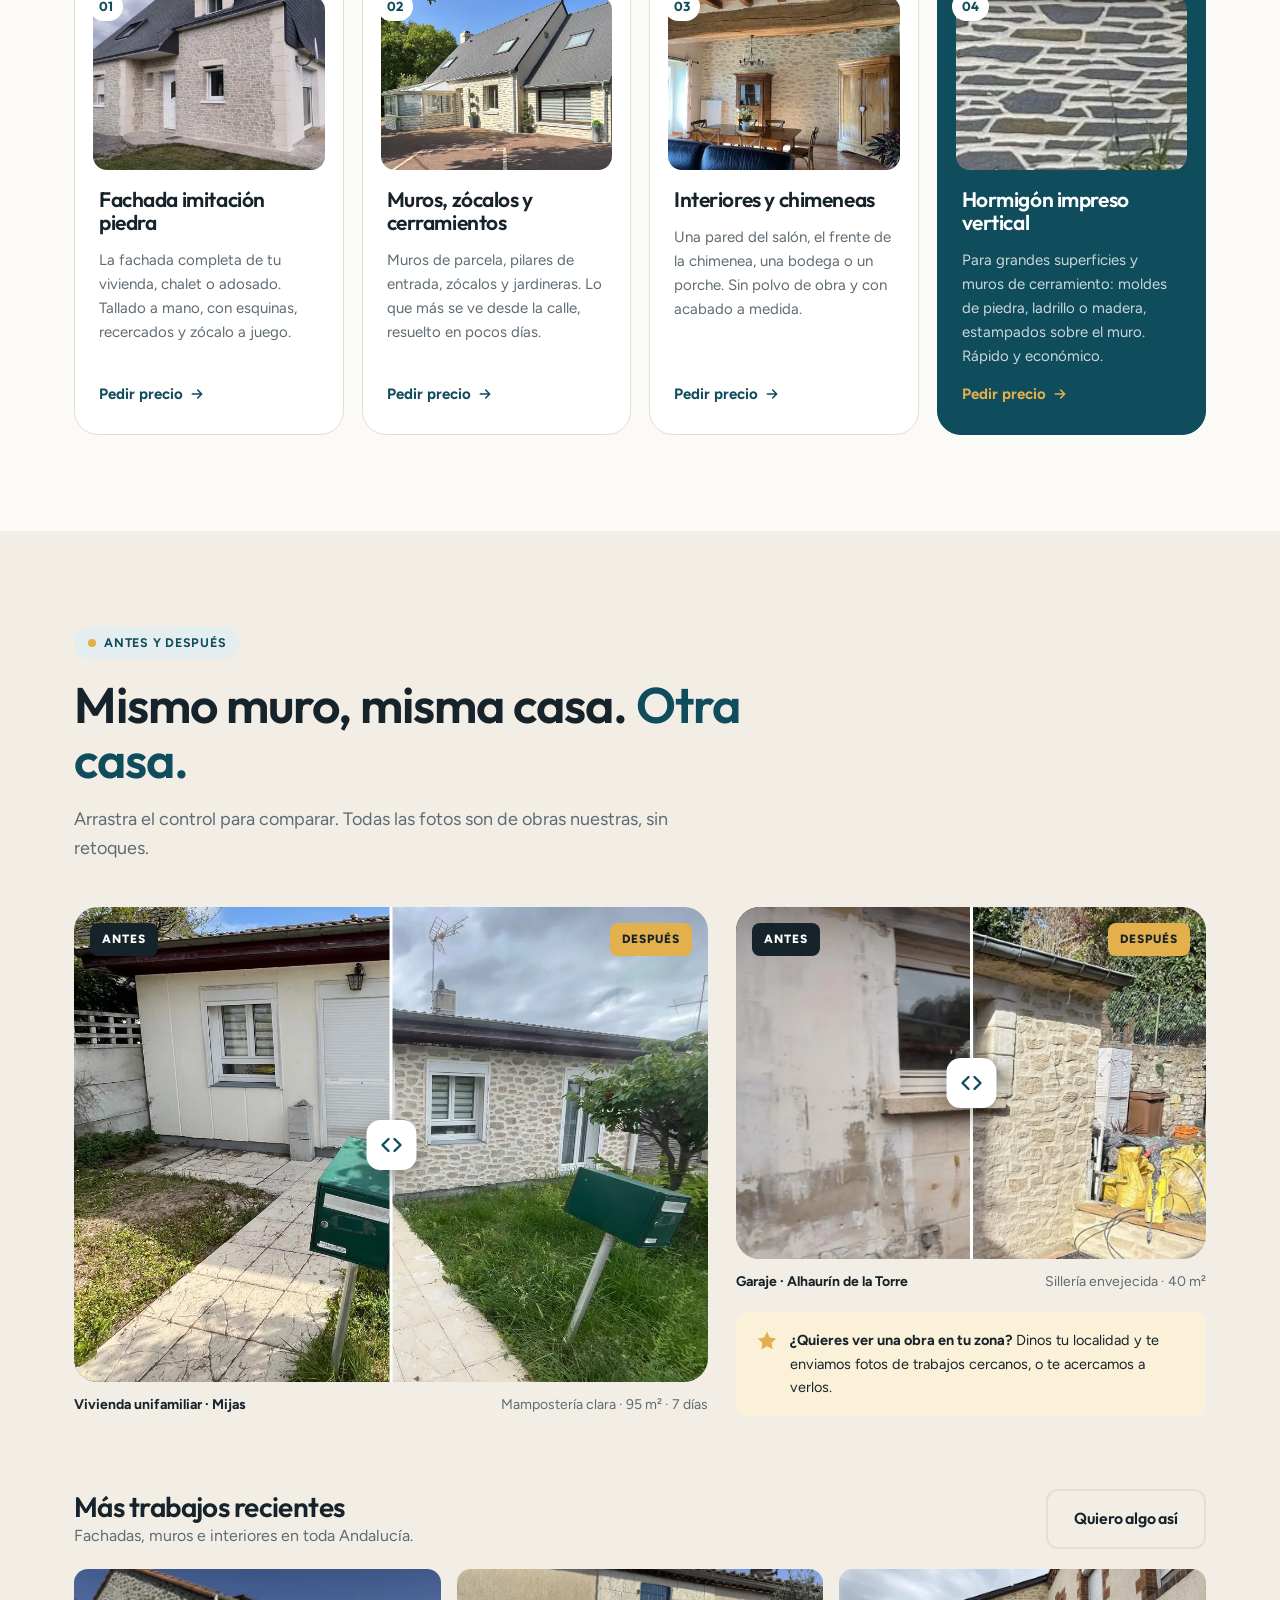
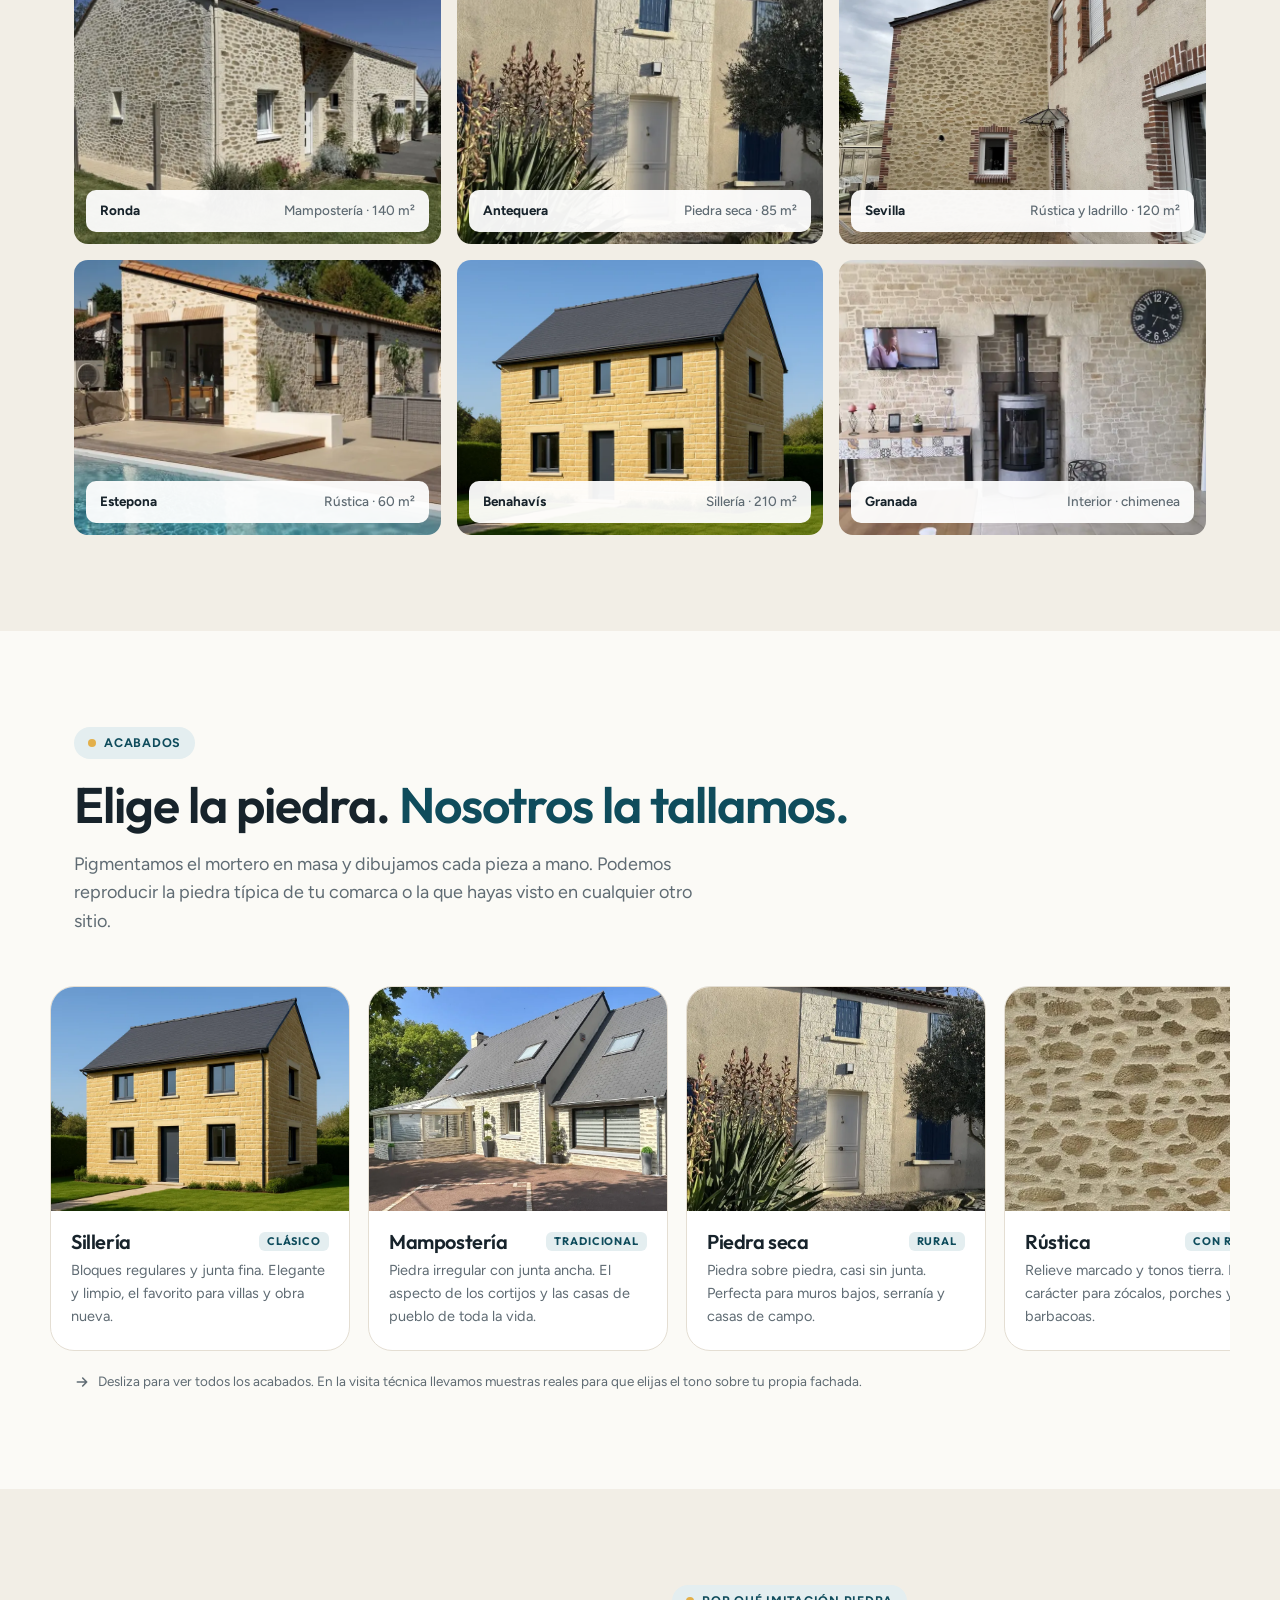
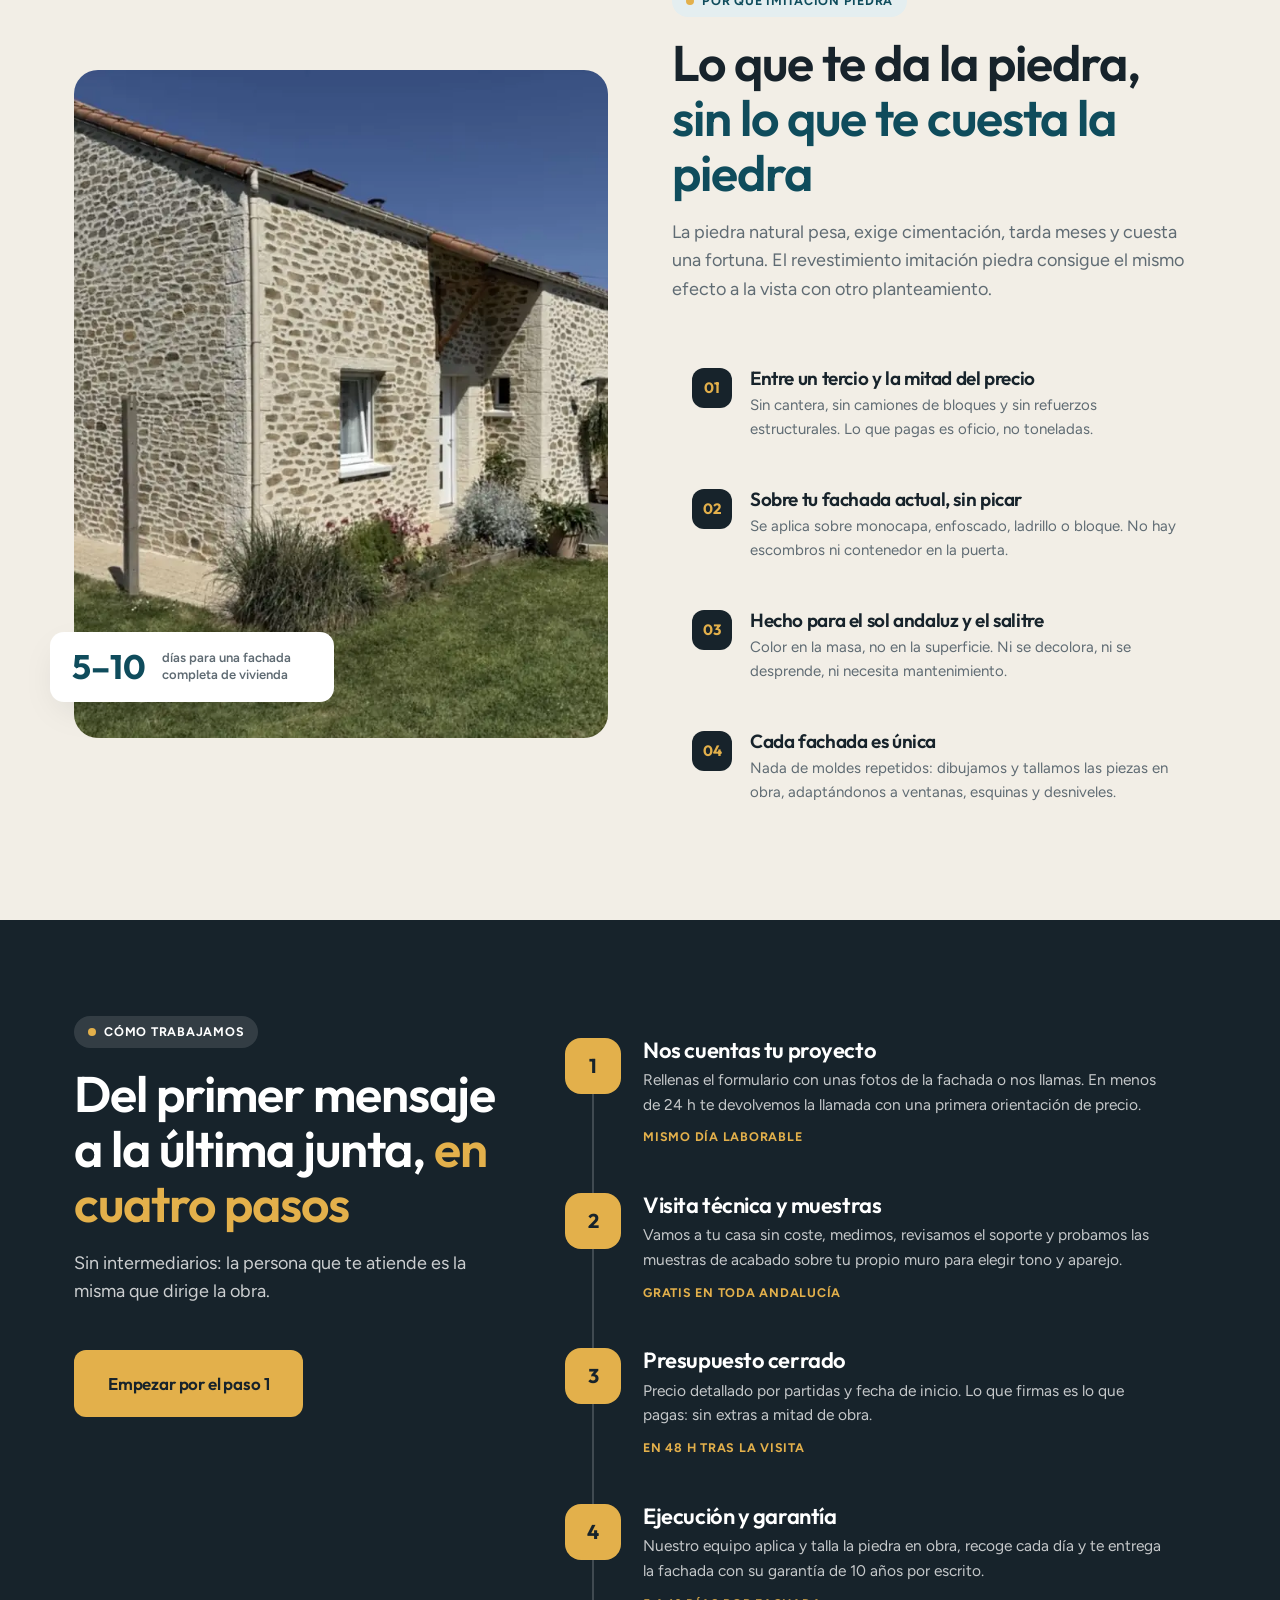
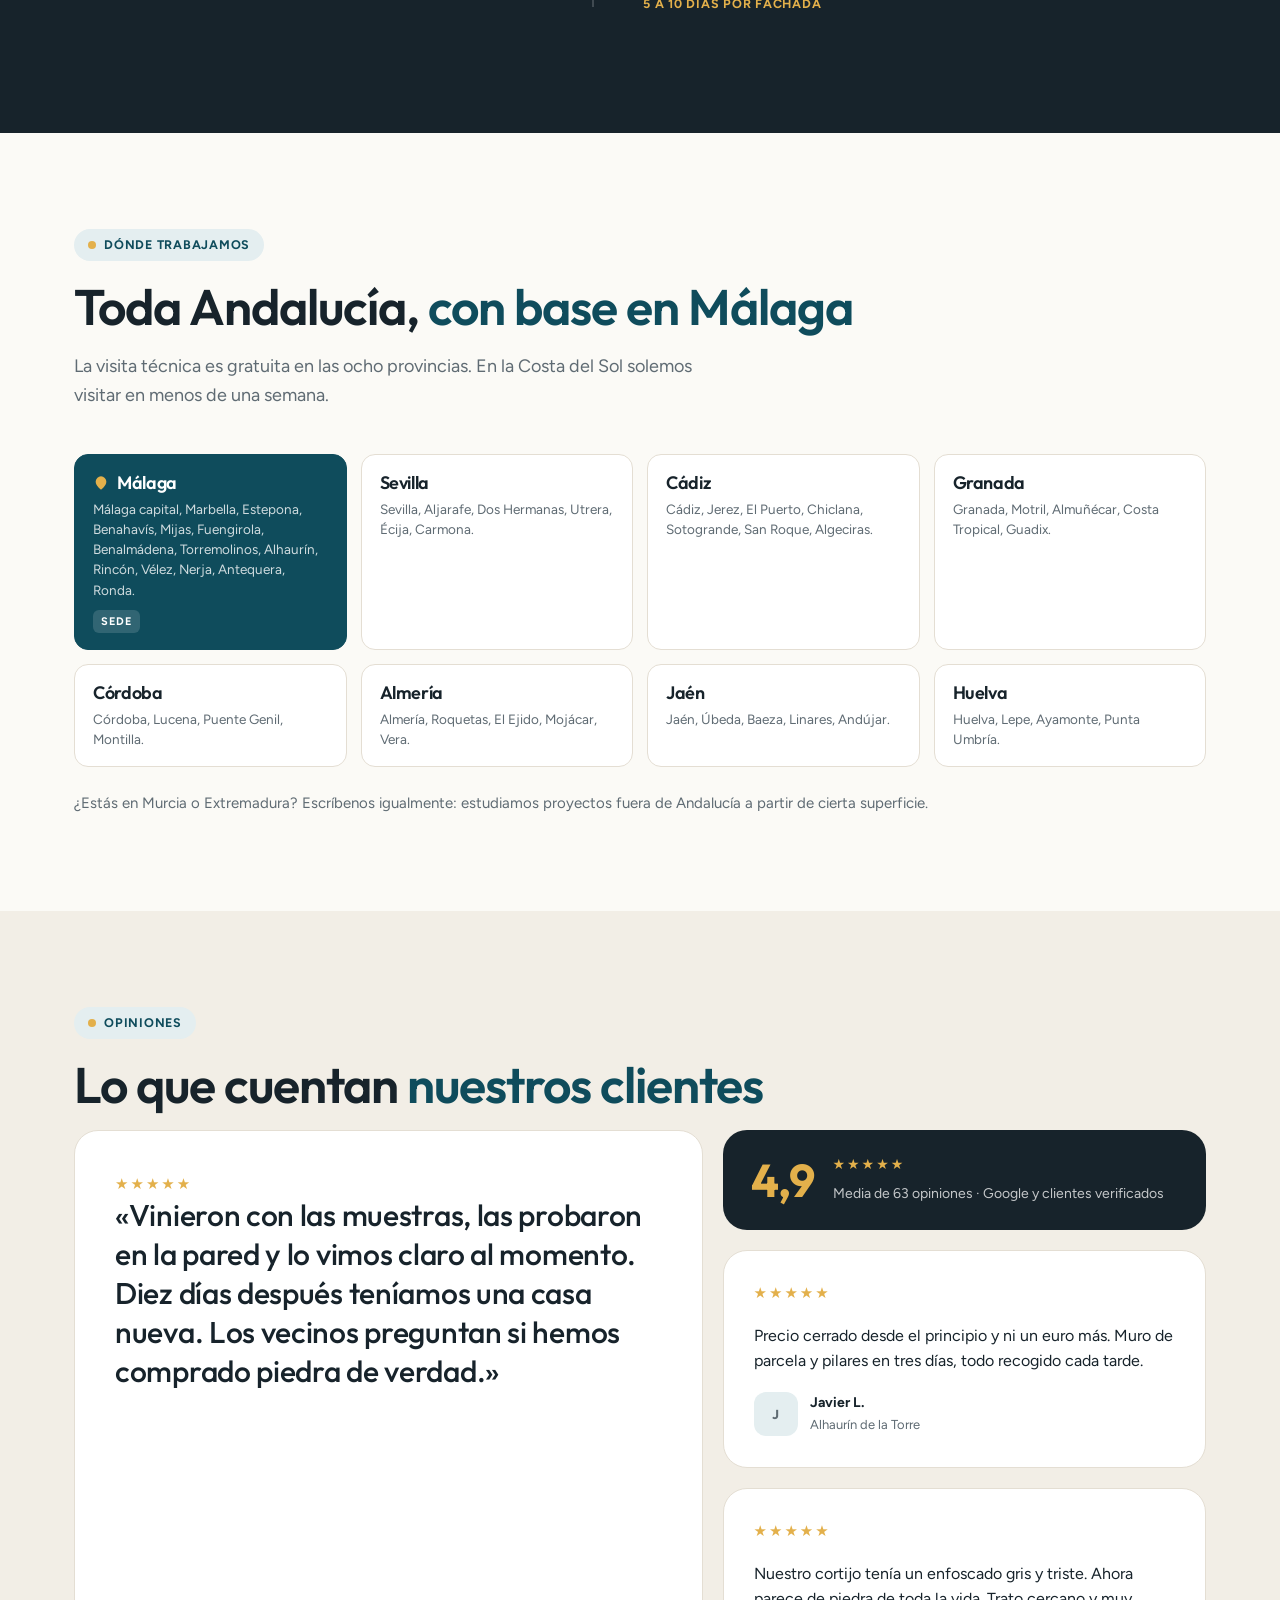
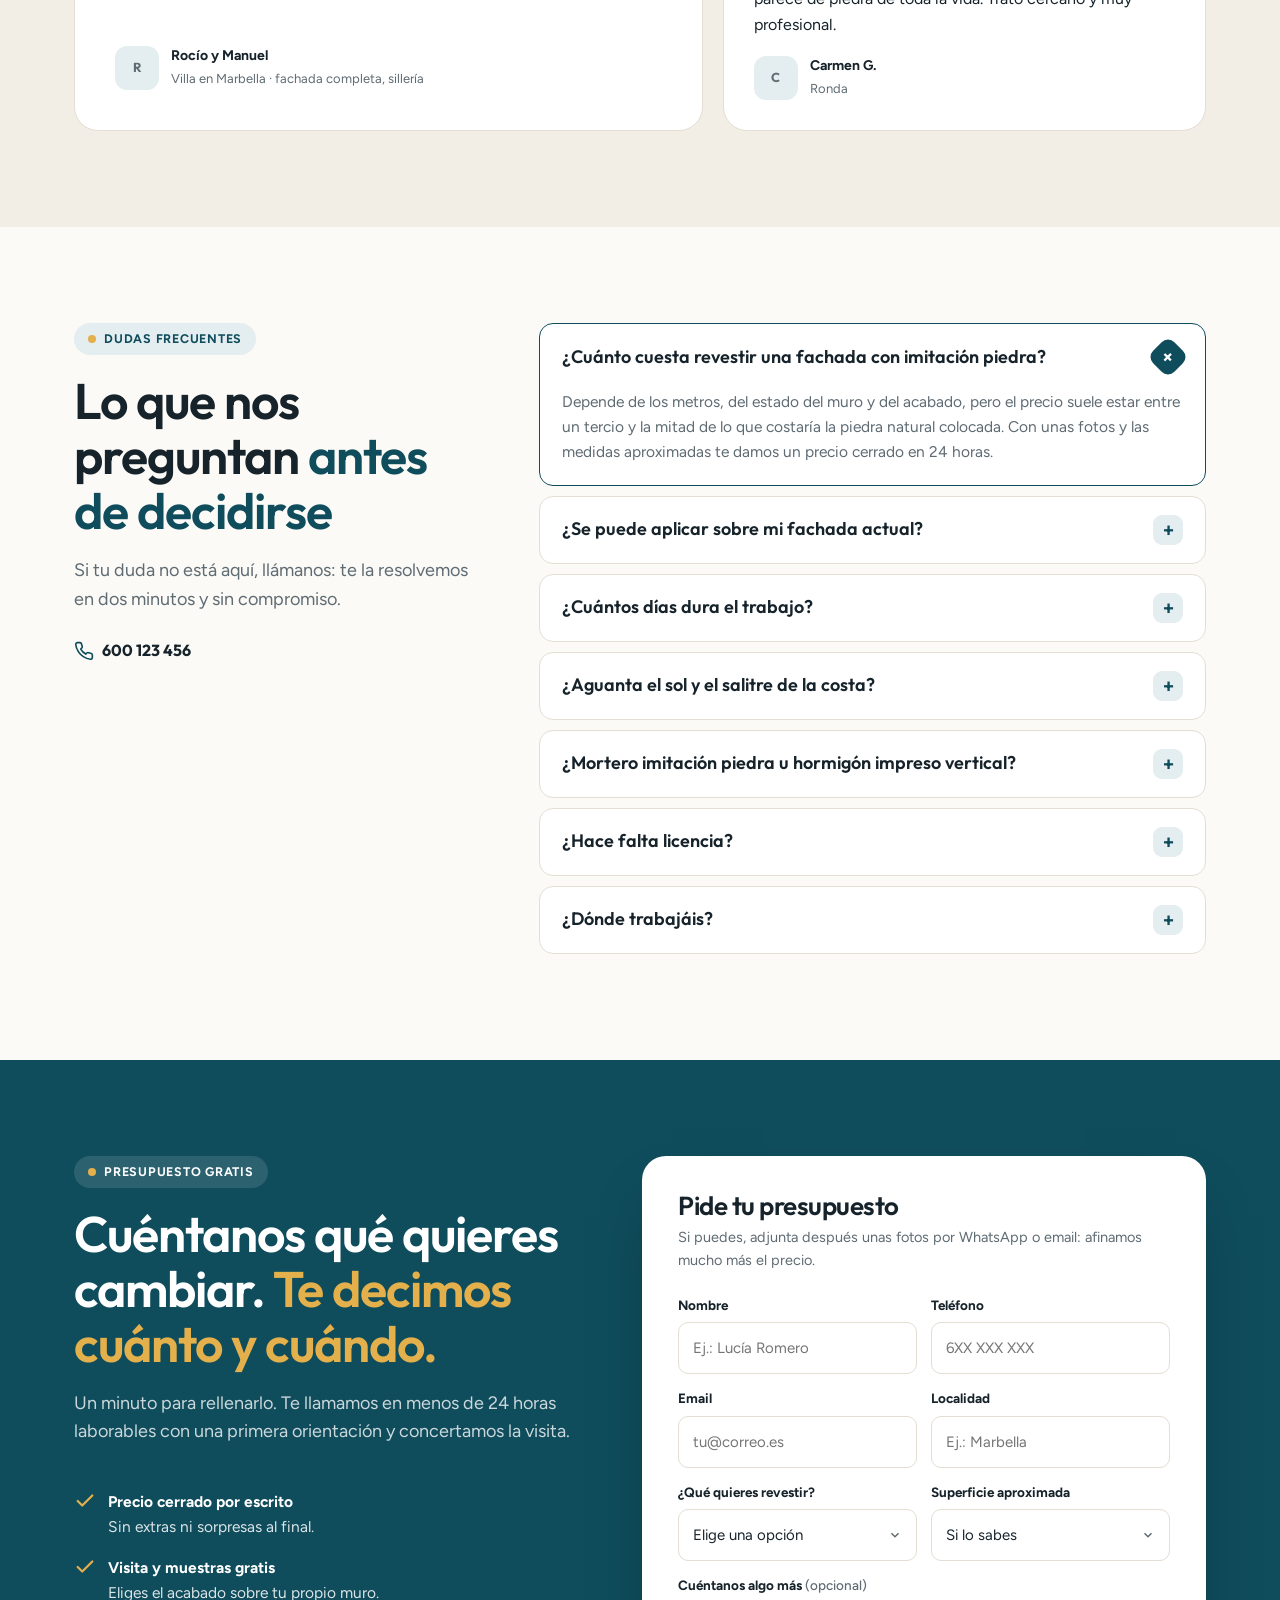
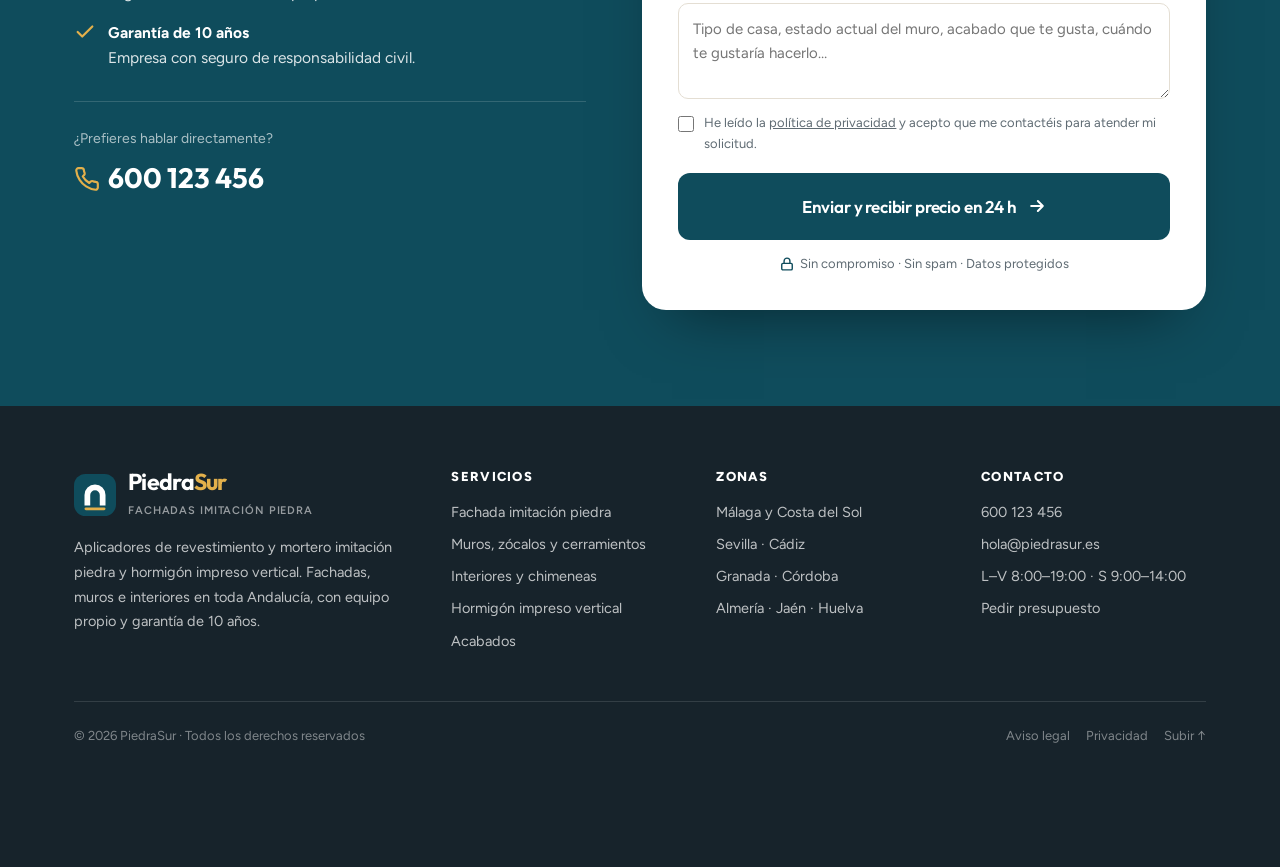
==== commit 070c149a: "Nueva marca PiedraSur: identidad, estructura y copy propios Paleta cal/caliza/azul mar/albero, tipog" ====
--- a/index.html
+++ b/index.html
@@ -3,27 +3,27 @@
 <head>
 <meta charset="UTF-8">
 <meta name="viewport" content="width=device-width, initial-scale=1">
-<title>Fachada imitación piedra en Andalucía | Revestimiento y mortero imitación piedra · ArtePiedra</title>
-<meta name="description" content="Especialistas en fachada imitación piedra: revestimiento y mortero imitación piedra tallado a mano, hormigón impreso vertical. Presupuesto gratuito en 24 h en Málaga, Sevilla, Granada, Córdoba, Cádiz y toda Andalucía. Garantía de 10 años.">
-<link rel="canonical" href="https://cleanibat.github.io/artepiedra-es/">
+<title>Fachada imitación piedra en Andalucía · PiedraSur | Revestimiento y mortero imitación piedra</title>
+<meta name="description" content="PiedraSur transforma tu fachada con revestimiento imitación piedra tallado a mano y hormigón impreso vertical. Málaga, Costa del Sol y toda Andalucía. Presupuesto gratis en 24 h y garantía de 10 años.">
+<link rel="canonical" href="https://cleanibat.github.io/piedrasur-es/">
 <meta name="robots" content="index,follow">
-<meta name="theme-color" content="#1b1511">
+<meta name="theme-color" content="#0f4c5c">
 <meta property="og:type" content="website">
 <meta property="og:locale" content="es_ES">
-<meta property="og:site_name" content="ArtePiedra">
-<meta property="og:title" content="Fachada imitación piedra · ArtePiedra">
-<meta property="og:description" content="El carácter de la piedra natural en su fachada, sin obra pesada. Revestimiento imitación piedra tallado a mano. Presupuesto gratuito en 24 h.">
-<meta property="og:image" content="https://cleanibat.github.io/artepiedra-es/img/obra-silleria.webp">
-<meta property="og:url" content="https://cleanibat.github.io/artepiedra-es/">
+<meta property="og:site_name" content="PiedraSur">
+<meta property="og:title" content="Fachadas de piedra sin poner una sola piedra · PiedraSur">
+<meta property="og:description" content="Revestimiento imitación piedra tallado a mano sobre tu fachada actual. Andalucía. Presupuesto gratis en 24 h.">
+<meta property="og:image" content="https://cleanibat.github.io/piedrasur-es/img/obra-silleria.webp">
+<meta property="og:url" content="https://cleanibat.github.io/piedrasur-es/">
 <meta name="twitter:card" content="summary_large_image">
 <link rel="icon" href="favicon.svg" type="image/svg+xml">
 <link rel="preconnect" href="https://fonts.googleapis.com">
 <link rel="preconnect" href="https://fonts.gstatic.com" crossorigin>
-<link href="https://fonts.googleapis.com/css2?family=Fraunces:ital,opsz,wght@0,9..144,300;0,9..144,500;0,9..144,600;1,9..144,300;1,9..144,500&family=Manrope:wght@500;600;700;800&display=swap" rel="stylesheet">
+<link href="https://fonts.googleapis.com/css2?family=Outfit:wght@500;600;700&family=Figtree:wght@400;500;600;700;800&display=swap" rel="stylesheet">
 <link rel="preload" as="image" href="img/obra-silleria.webp" fetchpriority="high">
 <link rel="stylesheet" href="style.css">
 
-<!-- Google Tag Manager : sustituir GTM-XXXXXXX por el ID real -->
+<!-- Google Tag Manager : sustituir GTM-XXXXXXX por el ID real y descomentar -->
 <script>window.dataLayer=window.dataLayer||[];</script>
 <!--
 <script>(function(w,d,s,l,i){w[l]=w[l]||[];w[l].push({'gtm.start':new Date().getTime(),event:'gtm.js'});var f=d.getElementsByTagName(s)[0],j=d.createElement(s),dl=l!='dataLayer'?'&l='+l:'';j.async=true;j.src='https://www.googletagmanager.com/gtm.js?id='+i+dl;f.parentNode.insertBefore(j,f);})(window,document,'script','dataLayer','GTM-XXXXXXX');</script>
@@ -33,17 +33,17 @@
 {
   "@context":"https://schema.org",
   "@type":"HomeAndConstructionBusiness",
-  "name":"ArtePiedra",
-  "description":"Empresa especializada en fachada imitación piedra, revestimiento y mortero imitación piedra y hormigón impreso vertical.",
-  "url":"https://cleanibat.github.io/artepiedra-es/",
+  "name":"PiedraSur",
+  "description":"Revestimiento y mortero imitación piedra para fachadas, muros e interiores. Hormigón impreso vertical. Andalucía.",
+  "url":"https://cleanibat.github.io/piedrasur-es/",
   "telephone":"+34600123456",
-  "email":"info@artepiedra.es",
-  "image":"https://cleanibat.github.io/artepiedra-es/img/obra-silleria.webp",
+  "email":"hola@piedrasur.es",
+  "image":"https://cleanibat.github.io/piedrasur-es/img/obra-silleria.webp",
   "priceRange":"€€",
   "address":{"@type":"PostalAddress","addressLocality":"Málaga","addressRegion":"Andalucía","addressCountry":"ES"},
   "areaServed":["Andalucía","Málaga","Sevilla","Granada","Córdoba","Cádiz","Almería","Jaén","Huelva"],
   "openingHours":"Mo-Fr 08:00-19:00, Sa 09:00-14:00",
-  "aggregateRating":{"@type":"AggregateRating","ratingValue":"4.9","reviewCount":"87"}
+  "aggregateRating":{"@type":"AggregateRating","ratingValue":"4.9","reviewCount":"63"}
 }
 </script>
 <script type="application/ld+json">
@@ -51,36 +51,46 @@
   "@context":"https://schema.org",
   "@type":"FAQPage",
   "mainEntity":[
-    {"@type":"Question","name":"¿Cuánto cuesta una fachada imitación piedra?","acceptedAnswer":{"@type":"Answer","text":"El precio depende de los metros cuadrados, del estado del soporte y del acabado elegido, pero siempre queda muy por debajo del coste de la piedra natural. Envíenos unas fotos y recibirá un presupuesto detallado y gratuito en menos de 24 horas."}},
-    {"@type":"Question","name":"¿Sobre qué soportes se puede aplicar el mortero imitación piedra?","acceptedAnswer":{"@type":"Answer","text":"Sobre la mayoría de soportes, en obra nueva o rehabilitación: enfoscado existente, monocapa, ladrillo, bloque de hormigón, hormigón o mortero. Tanto en exterior como en interior."}},
-    {"@type":"Question","name":"¿Cuánto dura la obra?","acceptedAnswer":{"@type":"Answer","text":"Para una fachada de vivienda unifamiliar, normalmente entre una y dos semanas según la superficie. Le indicamos el plazo exacto en el presupuesto."}},
-    {"@type":"Question","name":"¿Resiste bien el paso del tiempo?","acceptedAnswer":{"@type":"Answer","text":"Sí. El mortero está formulado para resistir el sol intenso, el salitre de la costa, la lluvia y los cambios de temperatura sin mantenimiento especial. Nuestros trabajos cuentan con garantía de 10 años."}},
-    {"@type":"Question","name":"¿Qué diferencia hay entre mortero imitación piedra y hormigón impreso vertical?","acceptedAnswer":{"@type":"Answer","text":"El hormigón impreso vertical se moldea con planchas que estampan un patrón repetido. El mortero imitación piedra se talla a mano, pieza a pieza, con un resultado único y más natural. Realizamos ambas técnicas y le asesoramos según su proyecto y presupuesto."}},
-    {"@type":"Question","name":"¿En qué zonas trabajan?","acceptedAnswer":{"@type":"Answer","text":"Trabajamos en toda Andalucía: Málaga y la Costa del Sol, Sevilla, Granada, Córdoba, Cádiz, Almería, Jaén y Huelva. El desplazamiento para valorar la obra es gratuito."}}
+    {"@type":"Question","name":"¿Cuánto cuesta revestir una fachada con imitación piedra?","acceptedAnswer":{"@type":"Answer","text":"Depende de los metros, del estado del muro y del acabado, pero el precio suele estar entre un tercio y la mitad de lo que costaría la piedra natural colocada. Con unas fotos y las medidas aproximadas te damos un precio cerrado en 24 horas."}},
+    {"@type":"Question","name":"¿Se puede aplicar sobre mi fachada actual?","acceptedAnswer":{"@type":"Answer","text":"En la inmensa mayoría de casos, sí: monocapa, enfoscado, ladrillo, bloque, hormigón o gotelé exterior. No hace falta picar ni demoler. Lo comprobamos en la visita técnica gratuita."}},
+    {"@type":"Question","name":"¿Cuántos días dura el trabajo?","acceptedAnswer":{"@type":"Answer","text":"Una fachada de vivienda unifamiliar suele quedar terminada en 5 a 10 días laborables. Los muros de cerramiento y los interiores, en 2 a 4 días."}},
+    {"@type":"Question","name":"¿Aguanta el sol y el salitre de la costa?","acceptedAnswer":{"@type":"Answer","text":"Sí. Trabajamos con morteros y pigmentos minerales pensados para exterior: el color va en la masa, no en una capa de pintura, y no se decolora ni se desprende con el sol, el salitre o la lluvia. Garantía de 10 años por escrito."}},
+    {"@type":"Question","name":"¿Mortero imitación piedra u hormigón impreso vertical?","acceptedAnswer":{"@type":"Answer","text":"El mortero tallado a mano da un resultado único y natural, ideal para fachadas de vivienda. El hormigón impreso vertical se estampa con moldes y es más rápido y económico para grandes muros de cerramiento. Te asesoramos sin compromiso."}},
+    {"@type":"Question","name":"¿Dónde trabajáis?","acceptedAnswer":{"@type":"Answer","text":"En toda Andalucía. Nuestra base está en Málaga y la visita técnica es gratuita en todas las provincias andaluzas."}}
   ]
 }
 </script>
 </head>
 <body>
 
+<div class="topbar">
+  <div class="container topbar-inner">
+    <span><svg viewBox="0 0 24 24" fill="none" stroke="currentColor" stroke-width="2.4" stroke-linecap="round" stroke-linejoin="round"><path d="M20 10c0 6-8 12-8 12s-8-6-8-12a8 8 0 0 1 16 0z"/><circle cx="12" cy="10" r="3"/></svg>Málaga · Costa del Sol · toda Andalucía</span>
+    <div class="topbar-right">
+      <span><svg viewBox="0 0 24 24" fill="none" stroke="currentColor" stroke-width="2.4" stroke-linecap="round" stroke-linejoin="round"><circle cx="12" cy="12" r="9"/><path d="M12 7v5l3 2"/></svg>Lunes a viernes 8:00–19:00 · sábados 9:00–14:00</span>
+      <span><svg viewBox="0 0 24 24" fill="none" stroke="currentColor" stroke-width="2.4" stroke-linecap="round" stroke-linejoin="round"><path d="M20 6 9 17l-5-5"/></svg>Presupuesto gratis en 24 h</span>
+    </div>
+  </div>
+</div>
+
 <header class="header" id="top">
   <div class="container header-inner">
-    <a class="brand" href="#top" aria-label="ArtePiedra — inicio">
-      <svg class="brand-mark" viewBox="0 0 40 40" fill="none" aria-hidden="true"><rect x="2" y="2" width="36" height="36" rx="8" fill="#b4712c"/><path d="M8 15h11v7H8zM21 15h11v7H21zM8 24h7v7H8zM17 24h15v7H17zM13 8h14v5H13z" fill="#fffdf9" opacity=".95"/></svg>
-      <span><span class="brand-name">Arte<b>Piedra</b></span><span class="brand-tag">Fachadas imitación piedra</span></span>
+    <a class="brand" href="#top" aria-label="PiedraSur — inicio">
+      <svg class="brand-mark" viewBox="0 0 44 44" fill="none" aria-hidden="true"><rect width="44" height="44" rx="12" fill="#0f4c5c"/><path d="M11 33V22a11 11 0 0 1 22 0v11h-6V22a5 5 0 0 0-10 0v11z" fill="#ffffff"/><rect x="11" y="35" width="22" height="3" rx="1.5" fill="#e3b04b"/></svg>
+      <span><span class="brand-name">Piedra<b>Sur</b></span><span class="brand-tag">Fachadas imitación piedra</span></span>
     </a>
     <nav class="nav" id="nav" aria-label="Principal">
-      <a href="#trabajos">Trabajos</a>
+      <a href="#servicios">Servicios</a>
+      <a href="#antes-despues">Antes y después</a>
       <a href="#acabados">Acabados</a>
-      <a href="#ventajas">Ventajas</a>
-      <a href="#proceso">Proceso</a>
+      <a href="#proceso">Cómo trabajamos</a>
       <a href="#zonas">Zonas</a>
       <a href="#opiniones">Opiniones</a>
-      <a href="#faq">Preguntas</a>
+      <a href="#faq">Dudas</a>
     </nav>
     <div class="header-actions">
       <a class="tel" href="tel:+34600123456" data-ev="click_to_call"><svg viewBox="0 0 24 24" fill="none" stroke="currentColor" stroke-width="2" stroke-linecap="round" stroke-linejoin="round"><path d="M22 16.9v3a2 2 0 0 1-2.2 2 19.8 19.8 0 0 1-8.6-3.1 19.5 19.5 0 0 1-6-6A19.8 19.8 0 0 1 2.1 4.2 2 2 0 0 1 4.1 2h3a2 2 0 0 1 2 1.7c.1.9.4 1.8.7 2.6a2 2 0 0 1-.5 2.1L8.1 9.7a16 16 0 0 0 6 6l1.3-1.3a2 2 0 0 1 2.1-.4c.8.3 1.7.5 2.6.7a2 2 0 0 1 1.9 2z"/></svg><span>600 123 456</span></a>
-      <a class="btn btn-ocre" href="#presupuesto">Solicitar presupuesto</a>
+      <a class="btn btn-mar" href="#presupuesto" data-ev="cta_header">Pedir presupuesto</a>
       <button class="nav-toggle" id="navToggle" aria-expanded="false" aria-controls="nav" aria-label="Abrir menú"><span></span><span></span><span></span></button>
     </div>
   </div>
@@ -90,271 +100,212 @@
 
 <!-- HERO -->
 <section class="hero">
-  <div class="hero-bg" aria-hidden="true"><img src="img/obra-casa-rural.webp" alt="" width="943" height="819" decoding="async"></div>
   <div class="container hero-inner">
     <div class="hero-text">
-      <span class="eyebrow"><i></i>Aplicadores especialistas · Andalucía y Costa del Sol</span>
-      <h1>El carácter de la <em>piedra natural</em> en su fachada, sin obra pesada</h1>
-      <p class="hero-sub">Revestimiento imitación piedra tallado a mano por nuestros oficiales. Toda la nobleza de la sillería o la mampostería, sobre su muro actual y por una fracción del precio de la piedra.</p>
+      <span class="pill">Aplicadores de revestimiento imitación piedra</span>
+      <h1>Fachadas de piedra <span>sin poner una sola piedra</span></h1>
+      <p class="hero-lead">Tallamos a mano un mortero imitación piedra directamente sobre tu fachada actual. En pocos días tu casa luce como una construcción de piedra de verdad, por una fracción del precio y sin obra pesada.</p>
       <div class="hero-cta">
-        <a class="btn btn-ocre btn-lg" href="#presupuesto" data-ev="cta_hero">Solicitar presupuesto gratis <svg viewBox="0 0 24 24" fill="none" stroke="currentColor" stroke-width="2.2" stroke-linecap="round" stroke-linejoin="round"><path d="M5 12h14M13 6l6 6-6 6"/></svg></a>
-        <a class="btn btn-borde btn-lg" href="tel:+34600123456" data-ev="click_to_call"><svg viewBox="0 0 24 24" fill="none" stroke="currentColor" stroke-width="2" stroke-linecap="round" stroke-linejoin="round"><path d="M22 16.9v3a2 2 0 0 1-2.2 2 19.8 19.8 0 0 1-8.6-3.1 19.5 19.5 0 0 1-6-6A19.8 19.8 0 0 1 2.1 4.2 2 2 0 0 1 4.1 2h3a2 2 0 0 1 2 1.7c.1.9.4 1.8.7 2.6a2 2 0 0 1-.5 2.1L8.1 9.7a16 16 0 0 0 6 6l1.3-1.3a2 2 0 0 1 2.1-.4c.8.3 1.7.5 2.6.7a2 2 0 0 1 1.9 2z"/></svg>Llamar ahora</a>
-      </div>
-      <p class="hero-reassure"><svg viewBox="0 0 24 24" fill="none" stroke="currentColor" stroke-width="2.5" stroke-linecap="round" stroke-linejoin="round"><path d="M20 6 9 17l-5-5"/></svg>Presupuesto gratuito y sin compromiso · respuesta en menos de 24 h</p>
-      <ul class="hero-trust">
-        <li><svg viewBox="0 0 24 24" fill="currentColor"><path d="M12 2 3 6v6c0 5.5 3.8 10.7 9 12 5.2-1.3 9-6.5 9-12V6l-9-4z"/></svg>Garantía 10 años</li>
-        <li><svg viewBox="0 0 24 24" fill="currentColor"><path d="m12 2 3.1 6.3 6.9 1-5 4.9 1.2 6.8L12 17.8 5.8 21l1.2-6.8-5-4.9 6.9-1z"/></svg>4,9/5 en opiniones</li>
-        <li><svg viewBox="0 0 24 24" fill="none" stroke="currentColor" stroke-width="2" stroke-linecap="round" stroke-linejoin="round"><path d="M14.7 6.3a1 1 0 0 0 0 1.4l1.6 1.6a1 1 0 0 0 1.4 0l3.77-3.77a6 6 0 0 1-7.94 7.94l-6.91 6.91a2.12 2.12 0 0 1-3-3l6.91-6.91a6 6 0 0 1 7.94-7.94l-3.76 3.76z"/></svg>Oficiales propios</li>
+        <a class="btn btn-mar btn-lg" href="#presupuesto" data-ev="cta_hero">Solicitar presupuesto gratis <svg viewBox="0 0 24 24" fill="none" stroke="currentColor" stroke-width="2.4" stroke-linecap="round" stroke-linejoin="round"><path d="M5 12h14M13 6l6 6-6 6"/></svg></a>
+        <a class="btn btn-linea btn-lg" href="#antes-despues">Ver antes y después</a>
+      </div>
+      <ul class="hero-puntos">
+        <li><svg viewBox="0 0 24 24" fill="none" stroke="currentColor" stroke-width="2.4" stroke-linecap="round" stroke-linejoin="round"><path d="M20 6 9 17l-5-5"/></svg>Precio cerrado en 24 h</li>
+        <li><svg viewBox="0 0 24 24" fill="none" stroke="currentColor" stroke-width="2.4" stroke-linecap="round" stroke-linejoin="round"><path d="M20 6 9 17l-5-5"/></svg>Garantía escrita de 10 años</li>
+        <li><svg viewBox="0 0 24 24" fill="none" stroke="currentColor" stroke-width="2.4" stroke-linecap="round" stroke-linejoin="round"><path d="M20 6 9 17l-5-5"/></svg>Equipo propio, sin subcontratas</li>
+        <li><svg viewBox="0 0 24 24" fill="none" stroke="currentColor" stroke-width="2.4" stroke-linecap="round" stroke-linejoin="round"><path d="M20 6 9 17l-5-5"/></svg>Visita técnica gratis en Andalucía</li>
       </ul>
-    </div>
+
+      <div class="mini-form" id="miniCard">
+        <div class="mini-form-head"><strong>¿Te llamamos hoy?</strong><span>Sin compromiso</span></div>
+        <form id="miniForm" action="https://formsubmit.co/CAMBIAR@EMAIL.es" method="POST" novalidate>
+          <input type="hidden" name="_subject" value="Solicitud rápida de llamada · PiedraSur">
+          <input type="hidden" name="_template" value="table">
+          <input type="hidden" name="_captcha" value="false">
+          <input type="hidden" name="_next" value="https://cleanibat.github.io/piedrasur-es/gracias.html">
+          <input type="hidden" name="Origen" value="Formulario rápido (hero)">
+          <input type="text" name="_honey" class="hp" tabindex="-1" autocomplete="off" aria-hidden="true">
+          <div class="mini-form-row">
+            <input type="text" name="Nombre" placeholder="Tu nombre" autocomplete="name" required aria-label="Nombre">
+            <input type="tel" name="Teléfono" placeholder="Tu teléfono" autocomplete="tel" inputmode="tel" required aria-label="Teléfono">
+            <button class="btn btn-albero" type="submit">Llamadme</button>
+          </div>
+          <small>Te llamamos en horario laboral. Tus datos solo se usan para atender tu solicitud.</small>
+        </form>
+        <p class="ok">✔ Recibido. Te llamamos en las próximas horas laborables.</p>
+      </div>
+    </div>
+
     <div class="hero-visual rv">
-      <div class="hero-badge b1"><svg viewBox="0 0 24 24" fill="none" stroke="currentColor" stroke-width="1.8" stroke-linecap="round" stroke-linejoin="round"><path d="M12 22s8-4 8-10V5l-8-3-8 3v7c0 6 8 10 8 10z"/><path d="m9 12 2 2 4-4"/></svg><div><strong>10 años</strong><span>de garantía por escrito</span></div></div>
-      <figure class="hero-card">
-        <img src="img/obra-silleria.webp" alt="Fachada de chalet revestida con mortero imitación piedra, acabado sillería" width="946" height="797" fetchpriority="high">
-        <figcaption class="hero-card-cap">Villa · Marbella<small>Acabado sillería · 165 m²</small></figcaption>
-      </figure>
-      <div class="hero-badge b2"><div><span class="stars">★★★★★</span><strong>4,9<span style="font-size:15px">/5</span></strong><span>87 opiniones verificadas</span></div></div>
-    </div>
-  </div>
-  <div class="hero-scroll" aria-hidden="true">Descubrir</div>
-</section>
-
-<!-- CIFRAS -->
-<section class="cifras" aria-label="Cifras clave">
-  <div class="container cifras-grid">
-    <div class="cifra"><strong>24 h</strong><span>Presupuesto gratuito</span></div>
-    <div class="cifra"><strong>10 años</strong><span>Garantía por escrito</span></div>
-    <div class="cifra"><strong>+350</strong><span>Fachadas realizadas</span></div>
-    <div class="cifra"><strong>100 %</strong><span>Tallado a mano y a medida</span></div>
-  </div>
-</section>
-
+      <div class="hero-sello" aria-hidden="true"><strong>10</strong><small>años de garantía</small></div>
+      <figure class="f1"><img src="img/obra-silleria.webp" alt="Villa en Marbella con fachada revestida en mortero imitación piedra, acabado sillería" width="946" height="797" fetchpriority="high"><figcaption>Marbella · sillería</figcaption></figure>
+      <figure class="f2"><img src="img/obra-casa-piscina.webp" alt="Casa de piscina con revestimiento imitación piedra rústica" width="938" height="750" loading="lazy"><figcaption>Estepona</figcaption></figure>
+      <figure class="f3"><img src="img/obra-chimenea.webp" alt="Chimenea interior revestida en imitación piedra" width="954" height="851" loading="lazy"><figcaption>Interior · Granada</figcaption></figure>
+    </div>
+  </div>
+</section>
+
+<!-- CONFIANZA -->
 <div class="confianza">
   <div class="container confianza-grid">
-    <span><svg viewBox="0 0 24 24" fill="none" stroke="currentColor" stroke-width="2.2" stroke-linecap="round" stroke-linejoin="round"><path d="M20 6 9 17l-5-5"/></svg>Presupuesto sin compromiso</span>
-    <span><svg viewBox="0 0 24 24" fill="none" stroke="currentColor" stroke-width="2.2" stroke-linecap="round" stroke-linejoin="round"><path d="M20 6 9 17l-5-5"/></svg>Empresa asegurada con RC</span>
-    <span><svg viewBox="0 0 24 24" fill="none" stroke="currentColor" stroke-width="2.2" stroke-linecap="round" stroke-linejoin="round"><path d="M20 6 9 17l-5-5"/></svg>Oficiales cualificados</span>
-    <span><svg viewBox="0 0 24 24" fill="none" stroke="currentColor" stroke-width="2.2" stroke-linecap="round" stroke-linejoin="round"><path d="M20 6 9 17l-5-5"/></svg>Visita técnica gratuita</span>
+    <div class="conf"><div class="conf-ico"><svg viewBox="0 0 24 24" fill="none" stroke="currentColor" stroke-width="2" stroke-linecap="round" stroke-linejoin="round"><path d="M12 22s8-4 8-10V5l-8-3-8 3v7c0 6 8 10 8 10z"/><path d="m9 12 2 2 4-4"/></svg></div><div><strong>Garantía 10 años</strong><span>por escrito, en cada obra</span></div></div>
+    <div class="conf"><div class="conf-ico"><svg viewBox="0 0 24 24" fill="none" stroke="currentColor" stroke-width="2" stroke-linecap="round" stroke-linejoin="round"><path d="m12 2 3.1 6.3 6.9 1-5 4.9 1.2 6.8L12 17.8 5.8 21l1.2-6.8-5-4.9 6.9-1z"/></svg></div><div><strong>4,9 / 5</strong><span>63 opiniones de clientes</span></div></div>
+    <div class="conf"><div class="conf-ico"><svg viewBox="0 0 24 24" fill="none" stroke="currentColor" stroke-width="2" stroke-linecap="round" stroke-linejoin="round"><path d="M3 21h18M5 21V7l7-4 7 4v14M9 21v-6h6v6"/></svg></div><div><strong>+280 fachadas</strong><span>en Andalucía desde 2014</span></div></div>
+    <div class="conf"><div class="conf-ico"><svg viewBox="0 0 24 24" fill="none" stroke="currentColor" stroke-width="2" stroke-linecap="round" stroke-linejoin="round"><circle cx="12" cy="12" r="9"/><path d="M12 7v5l3 2"/></svg></div><div><strong>Precio en 24 h</strong><span>cerrado, sin sorpresas</span></div></div>
   </div>
 </div>
 
-<!-- ANTES / DESPUÉS + TRABAJOS -->
-<section class="section" id="trabajos">
-  <div class="container">
-    <span class="kicker">Antes y después</span>
-    <h2 class="h2">La transformación habla <em>por sí sola</em></h2>
-    <p class="intro">Deslice el cursor para comparar. Mismo muro, misma vivienda: solo cambia el revestimiento.</p>
-
-    <div class="ba-grid">
+<!-- SERVICIOS -->
+<section class="section" id="servicios">
+  <div class="container">
+    <span class="pill">Qué hacemos</span>
+    <h2 class="h2">Cuatro formas de darle a tu casa <span>el carácter de la piedra</span></h2>
+    <p class="lead">Un solo equipo, un solo interlocutor y un oficio que dominamos desde hace más de diez años: convertir un muro liso en una fachada con historia.</p>
+    <div class="servicios">
+      <article class="servicio rv"><span class="servicio-num">01</span><div class="servicio-img"><img src="img/obra-silleria.webp" srcset="img/obra-silleria-400.webp 400w, img/obra-silleria-750.webp 750w" sizes="(max-width:600px) 90vw, 280px" alt="Fachada de vivienda con imitación piedra" loading="lazy" width="946" height="797"></div><h3>Fachada imitación piedra</h3><p>La fachada completa de tu vivienda, chalet o adosado. Tallado a mano, con esquinas, recercados y zócalo a juego.</p><a href="#presupuesto">Pedir precio <svg viewBox="0 0 24 24" fill="none" stroke="currentColor" stroke-width="2.4" stroke-linecap="round" stroke-linejoin="round"><path d="M5 12h14M13 6l6 6-6 6"/></svg></a></article>
+      <article class="servicio rv rv-d1"><span class="servicio-num">02</span><div class="servicio-img"><img src="img/casa-mamposteria.webp" alt="Zócalo y muro de cerramiento en imitación piedra" loading="lazy" width="900" height="675"></div><h3>Muros, zócalos y cerramientos</h3><p>Muros de parcela, pilares de entrada, zócalos y jardineras. Lo que más se ve desde la calle, resuelto en pocos días.</p><a href="#presupuesto">Pedir precio <svg viewBox="0 0 24 24" fill="none" stroke="currentColor" stroke-width="2.4" stroke-linecap="round" stroke-linejoin="round"><path d="M5 12h14M13 6l6 6-6 6"/></svg></a></article>
+      <article class="servicio rv rv-d2"><span class="servicio-num">03</span><div class="servicio-img"><img src="img/obra-salon.webp" srcset="img/obra-salon-400.webp 400w, img/obra-salon-750.webp 750w" sizes="(max-width:600px) 90vw, 280px" alt="Pared de salón revestida en imitación piedra" loading="lazy" width="1014" height="860"></div><h3>Interiores y chimeneas</h3><p>Una pared del salón, el frente de la chimenea, una bodega o un porche. Sin polvo de obra y con acabado a medida.</p><a href="#presupuesto">Pedir precio <svg viewBox="0 0 24 24" fill="none" stroke="currentColor" stroke-width="2.4" stroke-linecap="round" stroke-linejoin="round"><path d="M5 12h14M13 6l6 6-6 6"/></svg></a></article>
+      <article class="servicio destacado rv rv-d3"><span class="servicio-num">04</span><div class="servicio-img"><img src="img/acabado-laja.webp" alt="Muro con acabado tipo laja" loading="lazy" width="418" height="151"></div><h3>Hormigón impreso vertical</h3><p>Para grandes superficies y muros de cerramiento: moldes de piedra, ladrillo o madera, estampados sobre el muro. Rápido y económico.</p><a href="#presupuesto">Pedir precio <svg viewBox="0 0 24 24" fill="none" stroke="currentColor" stroke-width="2.4" stroke-linecap="round" stroke-linejoin="round"><path d="M5 12h14M13 6l6 6-6 6"/></svg></a></article>
+    </div>
+  </div>
+</section>
+
+<!-- ANTES / DESPUÉS + OBRAS -->
+<section class="section section-caliza" id="antes-despues">
+  <div class="container">
+    <span class="pill">Antes y después</span>
+    <h2 class="h2">Mismo muro, misma casa. <span>Otra casa.</span></h2>
+    <p class="lead">Arrastra el control para comparar. Todas las fotos son de obras nuestras, sin retoques.</p>
+    <div class="ba-wrap">
       <div class="rv">
         <div class="ba" data-ba>
-          <img src="img/despues-1.webp" alt="Después: vivienda de una planta con fachada imitación piedra" width="1200" height="900" loading="lazy">
-          <div class="ba-antes"><img src="img/antes-1.webp" alt="Antes: fachada enfoscada y pintada, deteriorada" width="1200" height="900" loading="lazy"></div>
+          <img src="img/despues-1.webp" alt="Después: vivienda con fachada revestida en imitación piedra" width="1200" height="900" loading="lazy">
+          <div class="ba-antes"><img src="img/antes-1.webp" alt="Antes: fachada pintada y deteriorada" width="1200" height="900" loading="lazy"></div>
           <span class="ba-tag ba-tag-antes">Antes</span><span class="ba-tag ba-tag-despues">Después</span>
-          <div class="ba-handle"><i><svg viewBox="0 0 24 24" fill="none" stroke="currentColor" stroke-width="2.2" stroke-linecap="round" stroke-linejoin="round"><path d="m9 6-6 6 6 6M15 6l6 6-6 6"/></svg></i></div>
+          <div class="ba-handle"><i><svg viewBox="0 0 24 24" fill="none" stroke="currentColor" stroke-width="2.4" stroke-linecap="round" stroke-linejoin="round"><path d="m9 6-6 6 6 6M15 6l6 6-6 6"/></svg></i></div>
           <input class="ba-range" type="range" min="0" max="100" value="50" aria-label="Comparar antes y después">
         </div>
-        <div class="ba-cap"><strong>Vivienda unifamiliar · Mijas</strong><span>Mampostería clara · 95 m²</span></div>
-      </div>
-      <div class="rv rv-d1">
-        <div class="ba" data-ba>
-          <img src="img/despues-2.webp" alt="Después: muro de garaje con revestimiento imitación piedra" width="1170" height="877" loading="lazy">
-          <div class="ba-antes"><img src="img/antes-2.webp" alt="Antes: muro de garaje en bloque y mortero sin acabar" width="1170" height="877" loading="lazy"></div>
-          <span class="ba-tag ba-tag-antes">Antes</span><span class="ba-tag ba-tag-despues">Después</span>
-          <div class="ba-handle"><i><svg viewBox="0 0 24 24" fill="none" stroke="currentColor" stroke-width="2.2" stroke-linecap="round" stroke-linejoin="round"><path d="m9 6-6 6 6 6M15 6l6 6-6 6"/></svg></i></div>
-          <input class="ba-range" type="range" min="0" max="100" value="50" aria-label="Comparar antes y después">
+        <div class="ba-cap"><strong>Vivienda unifamiliar · Mijas</strong><span>Mampostería clara · 95 m² · 7 días</span></div>
+      </div>
+      <div class="ba-side rv rv-d1">
+        <div>
+          <div class="ba" data-ba>
+            <img src="img/despues-2.webp" alt="Después: muro de garaje con revestimiento imitación piedra" width="1170" height="877" loading="lazy">
+            <div class="ba-antes"><img src="img/antes-2.webp" alt="Antes: muro de garaje en bloque sin acabar" width="1170" height="877" loading="lazy"></div>
+            <span class="ba-tag ba-tag-antes">Antes</span><span class="ba-tag ba-tag-despues">Después</span>
+            <div class="ba-handle"><i><svg viewBox="0 0 24 24" fill="none" stroke="currentColor" stroke-width="2.4" stroke-linecap="round" stroke-linejoin="round"><path d="m9 6-6 6 6 6M15 6l6 6-6 6"/></svg></i></div>
+            <input class="ba-range" type="range" min="0" max="100" value="50" aria-label="Comparar antes y después">
+          </div>
+          <div class="ba-cap"><strong>Garaje · Alhaurín de la Torre</strong><span>Sillería envejecida · 40 m²</span></div>
         </div>
-        <div class="ba-cap"><strong>Garaje y recercado de ventana · Alhaurín de la Torre</strong><span>Sillería envejecida · 40 m²</span></div>
-      </div>
-    </div>
-
-    <div class="galeria">
-      <figure class="obra w rv"><img src="img/obra-silleria.webp" srcset="img/obra-silleria-750.webp 750w, img/obra-silleria.webp 946w" sizes="(max-width:860px) 100vw, 50vw" alt="Chalet con fachada imitación piedra acabado sillería" loading="lazy" width="946" height="797"><figcaption>Marbella<small>Sillería · 165 m²</small></figcaption></figure>
-      <figure class="obra rv rv-d1"><img src="img/obra-casa-rural.webp" srcset="img/obra-casa-rural-400.webp 400w, img/obra-casa-rural-750.webp 750w" sizes="(max-width:860px) 50vw, 25vw" alt="Casa de campo revestida con mampostería imitación piedra" loading="lazy" width="943" height="819"><figcaption>Ronda<small>Mampostería · 140 m²</small></figcaption></figure>
-      <figure class="obra rv rv-d2"><img src="img/obra-casa-piscina.webp" srcset="img/obra-casa-piscina-400.webp 400w, img/obra-casa-piscina-750.webp 750w" sizes="(max-width:860px) 50vw, 25vw" alt="Casa de piscina con revestimiento imitación piedra y recercados" loading="lazy" width="938" height="750"><figcaption>Estepona<small>Piedra rústica · 60 m²</small></figcaption></figure>
-      <figure class="obra rv"><img src="img/obra-fachada-pueblo.webp" srcset="img/obra-fachada-pueblo-400.webp 400w, img/obra-fachada-pueblo-750.webp 750w" sizes="(max-width:860px) 50vw, 25vw" alt="Fachada de casa de pueblo con imitación piedra y contraventanas azules" loading="lazy" width="945" height="811"><figcaption>Antequera<small>Piedra seca · 85 m²</small></figcaption></figure>
-      <figure class="obra rv rv-d1"><img src="img/obra-chimenea.webp" srcset="img/obra-chimenea-400.webp 400w, img/obra-chimenea-750.webp 750w" sizes="(max-width:860px) 50vw, 25vw" alt="Pared interior de salón con chimenea revestida en imitación piedra" loading="lazy" width="954" height="851"><figcaption>Granada<small>Interior · chimenea</small></figcaption></figure>
-      <figure class="obra w rv rv-d2"><img src="img/casa-mamposteria.webp" alt="Vivienda con zócalo y fachada en mampostería imitación piedra" loading="lazy" width="900" height="675"><figcaption>Sevilla<small>Mampostería y zócalo · 120 m²</small></figcaption></figure>
-    </div>
-  </div>
-</section>
-
-<!-- CTA BAND -->
-<section class="cta-band">
-  <div class="container cta-band-inner">
-    <div><h3>Su fachada merece el mismo resultado</h3><p>Cuéntenos su proyecto y reciba un presupuesto detallado en 24 h.</p></div>
-    <div class="cta-band-actions">
-      <a class="btn btn-claro btn-lg" href="#presupuesto" data-ev="cta_band">Solicitar presupuesto</a>
-      <a class="tel" href="tel:+34600123456" data-ev="click_to_call"><svg viewBox="0 0 24 24" fill="none" stroke="currentColor" stroke-width="2" stroke-linecap="round" stroke-linejoin="round"><path d="M22 16.9v3a2 2 0 0 1-2.2 2 19.8 19.8 0 0 1-8.6-3.1 19.5 19.5 0 0 1-6-6A19.8 19.8 0 0 1 2.1 4.2 2 2 0 0 1 4.1 2h3a2 2 0 0 1 2 1.7c.1.9.4 1.8.7 2.6a2 2 0 0 1-.5 2.1L8.1 9.7a16 16 0 0 0 6 6l1.3-1.3a2 2 0 0 1 2.1-.4c.8.3 1.7.5 2.6.7a2 2 0 0 1 1.9 2z"/></svg>600 123 456</a>
+        <div class="ba-nota"><svg viewBox="0 0 24 24" fill="currentColor"><path d="m12 2 3.1 6.3 6.9 1-5 4.9 1.2 6.8L12 17.8 5.8 21l1.2-6.8-5-4.9 6.9-1z"/></svg><div><strong>¿Quieres ver una obra en tu zona?</strong> Dinos tu localidad y te enviamos fotos de trabajos cercanos, o te acercamos a verlos.</div></div>
+      </div>
+    </div>
+
+    <div class="obras-head"><div><h3>Más trabajos recientes</h3><p>Fachadas, muros e interiores en toda Andalucía.</p></div><a class="btn btn-linea" href="#presupuesto">Quiero algo así</a></div>
+    <div class="obras">
+      <figure class="obra rv"><img src="img/obra-casa-rural.webp" srcset="img/obra-casa-rural-400.webp 400w, img/obra-casa-rural-750.webp 750w" sizes="(max-width:860px) 50vw, 33vw" alt="Cortijo revestido con mampostería imitación piedra" loading="lazy" width="943" height="819"><figcaption>Ronda <span>Mampostería · 140 m²</span></figcaption></figure>
+      <figure class="obra rv rv-d1"><img src="img/obra-fachada-pueblo.webp" srcset="img/obra-fachada-pueblo-400.webp 400w, img/obra-fachada-pueblo-750.webp 750w" sizes="(max-width:860px) 50vw, 33vw" alt="Casa de pueblo con fachada imitación piedra" loading="lazy" width="945" height="811"><figcaption>Antequera <span>Piedra seca · 85 m²</span></figcaption></figure>
+      <figure class="obra rv rv-d2"><img src="img/casa-rustica.webp" alt="Vivienda con piedra rústica y recercados de ladrillo" loading="lazy" width="900" height="675"><figcaption>Sevilla <span>Rústica y ladrillo · 120 m²</span></figcaption></figure>
+      <figure class="obra rv"><img src="img/obra-casa-piscina.webp" srcset="img/obra-casa-piscina-400.webp 400w, img/obra-casa-piscina-750.webp 750w" sizes="(max-width:860px) 50vw, 33vw" alt="Casa de piscina revestida en imitación piedra" loading="lazy" width="938" height="750"><figcaption>Estepona <span>Rústica · 60 m²</span></figcaption></figure>
+      <figure class="obra rv rv-d1"><img src="img/obra-silleria-nueva.webp" alt="Vivienda de obra nueva con acabado sillería" loading="lazy" width="900" height="600"><figcaption>Benahavís <span>Sillería · 210 m²</span></figcaption></figure>
+      <figure class="obra rv rv-d2"><img src="img/obra-chimenea.webp" srcset="img/obra-chimenea-400.webp 400w, img/obra-chimenea-750.webp 750w" sizes="(max-width:860px) 50vw, 33vw" alt="Chimenea revestida en imitación piedra" loading="lazy" width="954" height="851"><figcaption>Granada <span>Interior · chimenea</span></figcaption></figure>
     </div>
   </div>
 </section>
 
 <!-- ACABADOS -->
-<section class="section section-arena" id="acabados">
-  <div class="container">
-    <span class="kicker">Acabados</span>
-    <h2 class="h2">Todas las piedras, <em>un mismo oficio</em></h2>
-    <p class="intro">Mortero imitación piedra pigmentado en masa y tallado a mano, junta a junta. Elija el aparejo, el tono y el relieve: reproducimos la piedra de su zona o la que siempre quiso tener.</p>
+<section class="section" id="acabados">
+  <div class="container">
+    <span class="pill">Acabados</span>
+    <h2 class="h2">Elige la piedra. <span>Nosotros la tallamos.</span></h2>
+    <p class="lead">Pigmentamos el mortero en masa y dibujamos cada pieza a mano. Podemos reproducir la piedra típica de tu comarca o la que hayas visto en cualquier otro sitio.</p>
     <div class="acabados">
-      <article class="acabado rv">
-        <div class="acabado-img"><img src="img/obra-silleria-nueva.webp" alt="Fachada acabado sillería en tono dorado" loading="lazy" width="900" height="600"><img class="mini" src="img/acabado-silleria.webp" alt="" loading="lazy" aria-hidden="true"></div>
-        <div class="acabado-body"><h3>Sillería</h3><p>Bloques regulares y juntas finas. El acabado más elegante y señorial, ideal para chalets y viviendas de nueva construcción.</p><div class="acabado-tags"><span>Clásico</span><span>Regular</span></div></div>
-      </article>
-      <article class="acabado rv rv-d1">
-        <div class="acabado-img"><img src="img/casa-mamposteria.webp" alt="Casa con mampostería imitación piedra" loading="lazy" width="900" height="675"><img class="mini" src="img/acabado-mamposteria.webp" alt="" loading="lazy" aria-hidden="true"></div>
-        <div class="acabado-body"><h3>Mampostería</h3><p>Piedras irregulares asentadas con junta ancha. El aspecto de los cortijos y las casas de pueblo tradicionales andaluzas.</p><div class="acabado-tags"><span>Tradicional</span><span>Rústico</span></div></div>
-      </article>
-      <article class="acabado rv rv-d2">
-        <div class="acabado-img"><img src="img/obra-fachada-pueblo.webp" alt="Fachada con acabado piedra seca" loading="lazy" width="945" height="811"><img class="mini" src="img/acabado-piedra-seca.webp" alt="" loading="lazy" aria-hidden="true"></div>
-        <div class="acabado-body"><h3>Piedra seca</h3><p>Piedra sobre piedra, casi sin junta visible. El encanto de los muros antiguos de la serranía y de los cortijos.</p><div class="acabado-tags"><span>Rural</span><span>Sin junta</span></div></div>
-      </article>
-      <article class="acabado rv">
-        <div class="acabado-img"><img src="img/casa-rustica.webp" alt="Fachada con piedra rústica y recercados de ladrillo" loading="lazy" width="900" height="675"><img class="mini" src="img/acabado-rustica.webp" alt="" loading="lazy" aria-hidden="true"></div>
-        <div class="acabado-body"><h3>Piedra rústica</h3><p>Relieve marcado y tonos tierra cálidos. Un acabado con mucho carácter, perfecto para casas de campo y zócalos.</p><div class="acabado-tags"><span>Relieve</span><span>Tonos tierra</span></div></div>
-      </article>
-      <article class="acabado rv rv-d1">
-        <div class="acabado-img"><img src="img/obra-casa-piscina.webp" alt="Recercados de ladrillo visto y piedra imitación" loading="lazy" width="938" height="750"><img class="mini" src="img/acabado-ladrillo.webp" alt="" loading="lazy" aria-hidden="true"></div>
-        <div class="acabado-body"><h3>Ladrillo visto y recercados</h3><p>Esquinas, jambas y dinteles en ladrillo o piedra tallada para enmarcar puertas y ventanas con un toque cálido.</p><div class="acabado-tags"><span>Detalles</span><span>Combinable</span></div></div>
-      </article>
-      <article class="acabado rv rv-d2">
-        <div class="acabado-img"><img src="img/acabado-laja.webp" alt="Muro con acabado laja o pizarra imitación piedra" loading="lazy" width="418" height="151" style="object-position:center"><img class="mini" src="img/acabado-laja.webp" alt="" loading="lazy" aria-hidden="true"></div>
-        <div class="acabado-body"><h3>Laja y pizarra</h3><p>Piezas planas y alargadas en grises y ocres. Un acabado contemporáneo para muros de cerramiento, zócalos y jardines.</p><div class="acabado-tags"><span>Moderno</span><span>Muros bajos</span></div></div>
-      </article>
-    </div>
-  </div>
-</section>
-
-<!-- VENTAJAS -->
-<section class="section" id="ventajas">
-  <div class="container ventajas-grid">
+      <article class="acabado"><div class="acabado-img"><img src="img/obra-silleria-nueva.webp" alt="Acabado sillería" loading="lazy" width="900" height="600"></div><div class="acabado-body"><h3>Sillería <small>Clásico</small></h3><p>Bloques regulares y junta fina. Elegante y limpio, el favorito para villas y obra nueva.</p></div></article>
+      <article class="acabado"><div class="acabado-img"><img src="img/casa-mamposteria.webp" alt="Acabado mampostería" loading="lazy" width="900" height="675"></div><div class="acabado-body"><h3>Mampostería <small>Tradicional</small></h3><p>Piedra irregular con junta ancha. El aspecto de los cortijos y las casas de pueblo de toda la vida.</p></div></article>
+      <article class="acabado"><div class="acabado-img"><img src="img/obra-fachada-pueblo.webp" alt="Acabado piedra seca" loading="lazy" width="945" height="811"></div><div class="acabado-body"><h3>Piedra seca <small>Rural</small></h3><p>Piedra sobre piedra, casi sin junta. Perfecta para muros bajos, serranía y casas de campo.</p></div></article>
+      <article class="acabado"><div class="acabado-img"><img src="img/acabado-rustica.webp" alt="Acabado piedra rústica" loading="lazy" width="480" height="514"></div><div class="acabado-body"><h3>Rústica <small>Con relieve</small></h3><p>Relieve marcado y tonos tierra. Mucho carácter para zócalos, porches y barbacoas.</p></div></article>
+      <article class="acabado"><div class="acabado-img"><img src="img/acabado-ladrillo.webp" alt="Acabado ladrillo visto y recercados" loading="lazy" width="220" height="230"></div><div class="acabado-body"><h3>Ladrillo y recercados <small>Detalle</small></h3><p>Jambas, dinteles y esquinas en ladrillo o piedra tallada para enmarcar puertas y ventanas.</p></div></article>
+      <article class="acabado"><div class="acabado-img"><img src="img/acabado-laja.webp" alt="Acabado laja y pizarra" loading="lazy" width="418" height="151"></div><div class="acabado-body"><h3>Laja y pizarra <small>Moderno</small></h3><p>Piezas planas en grises y ocres. Un aire contemporáneo para muros de parcela y jardines.</p></div></article>
+    </div>
+    <p class="acabados-hint"><svg viewBox="0 0 24 24" fill="none" stroke="currentColor" stroke-width="2.4" stroke-linecap="round" stroke-linejoin="round"><path d="M5 12h14M13 6l6 6-6 6"/></svg>Desliza para ver todos los acabados. En la visita técnica llevamos muestras reales para que elijas el tono sobre tu propia fachada.</p>
+  </div>
+</section>
+
+<!-- RAZONES -->
+<section class="section section-caliza" id="razones">
+  <div class="container razones">
+    <div class="razones-foto rv">
+      <img src="img/obra-casa-rural.webp" alt="Detalle de fachada tallada a mano en mortero imitación piedra" loading="lazy" width="943" height="819">
+      <div class="razones-dato"><strong>5–10</strong><span>días para una fachada completa de vivienda</span></div>
+    </div>
     <div>
-      <span class="kicker">Por qué elegir imitación piedra</span>
-      <h2 class="h2">La nobleza de la piedra, <em>sin sus inconvenientes</em></h2>
-      <p class="intro">Un revestimiento imitación piedra bien ejecutado es indistinguible de la piedra natural a la vista, pero se aplica sobre el muro existente en pocos días.</p>
-      <div class="ventajas-list">
-        <div class="ventaja rv"><div class="ventaja-ico"><svg viewBox="0 0 24 24" fill="none" stroke="currentColor" stroke-width="2" stroke-linecap="round" stroke-linejoin="round"><path d="M4 10h12M4 14h9M15 4a7 7 0 0 0-7 8 7 7 0 0 0 7 8h4"/></svg></div><div><h3>Mucho más económico que la piedra natural</h3><p>Sin cantera, sin transporte de bloques ni refuerzos estructurales. El mismo resultado visual por una fracción del coste.</p></div></div>
-        <div class="ventaja rv rv-d1"><div class="ventaja-ico"><svg viewBox="0 0 24 24" fill="none" stroke="currentColor" stroke-width="2" stroke-linecap="round" stroke-linejoin="round"><path d="M3 21h18M5 21V7l7-4 7 4v14M9 21v-6h6v6"/></svg></div><div><h3>Sin obra pesada de albañilería</h3><p>Se aplica directamente sobre su fachada actual, en obra nueva o rehabilitación. Sin demoliciones ni escombros.</p></div></div>
-        <div class="ventaja rv rv-d2"><div class="ventaja-ico"><svg viewBox="0 0 24 24" fill="none" stroke="currentColor" stroke-width="2" stroke-linecap="round" stroke-linejoin="round"><path d="M12 2.7 5.5 10a6.5 6.5 0 1 0 13 0z"/><path d="M12 22v-4M4 5l2 2M20 5l-2 2"/></svg></div><div><h3>Resistente al sol, al salitre y a la lluvia</h3><p>Mortero formulado para el clima andaluz: sol intenso todo el año, ambiente marino en la costa y lluvias fuertes en invierno. Sin mantenimiento especial.</p></div></div>
-        <div class="ventaja rv rv-d3"><div class="ventaja-ico"><svg viewBox="0 0 24 24" fill="none" stroke="currentColor" stroke-width="2" stroke-linecap="round" stroke-linejoin="round"><path d="M12 19 19 12l2 2-7 7z"/><path d="m13 6 4-4 5 5-4 4"/><path d="M3 21 12 12"/><path d="m6 3 3 3M3 6l3 3"/></svg></div><div><h3>Tallado a mano, 100 % a medida</h3><p>Cada piedra se dibuja y talla en obra. Elija el aparejo, el color y el relieve: ninguna fachada se repite.</p></div></div>
-        <div class="ventaja rv rv-d3"><div class="ventaja-ico"><svg viewBox="0 0 24 24" fill="none" stroke="currentColor" stroke-width="2" stroke-linecap="round" stroke-linejoin="round"><path d="m3 11 18-5v12L3 14v-3z"/><path d="M11.6 16.8a3 3 0 1 1-5.8-1.6"/></svg></div><div><h3>Revaloriza su vivienda</h3><p>Una fachada de piedra aporta prestigio y diferenciación. Es una de las reformas exteriores con mayor impacto en el valor de venta.</p></div></div>
-      </div>
-    </div>
-    <div class="ventajas-visual rv">
-      <div class="big"><img src="img/obra-casa-rural.webp" alt="Detalle de fachada de casa rural revestida con mortero imitación piedra tallado a mano" loading="lazy" width="943" height="819"></div>
-      <div class="quote"><p>«Cada junta se dibuja a mano. Por eso nadie distingue nuestra piedra de la de verdad.»</p><small>Jefe de obra · ArtePiedra</small></div>
-    </div>
-  </div>
-</section>
-
-<!-- APLICACIONES + HORMIGÓN IMPRESO VERTICAL -->
-<section class="section section-oscura" id="aplicaciones">
-  <div class="container aplic-grid">
-    <div>
-      <span class="kicker">Exterior e interior</span>
-      <h2 class="h2">Mucho más que <em>fachadas</em></h2>
-      <p class="intro">El mismo oficio viste su interior: una pared del salón, el frente de la chimenea, una bodega o una entrada adquieren el aire de la piedra antigua. En exterior, trabajamos fachadas completas, zócalos, muros de cerramiento y pilares de entrada.</p>
-      <div class="aplic-tags">
-        <span>Fachadas completas</span><span>Zócalos</span><span>Muros de cerramiento</span><span>Pilares y portones</span><span>Recercados de ventanas</span><span>Paredes de salón</span><span>Chimeneas</span><span>Bodegas</span><span>Barbacoas y porches</span>
-      </div>
-      <div class="hiv">
-        <h3>También hormigón impreso vertical</h3>
-        <p>Para grandes superficies, muros de cerramiento o presupuestos ajustados, aplicamos hormigón impreso vertical con moldes de piedra, ladrillo o madera. Le asesoramos sobre qué técnica conviene a cada muro.</p>
-      </div>
-      <a class="btn btn-ocre btn-lg" href="#presupuesto" data-ev="cta_aplicaciones" style="margin-top:30px">Hablar de mi proyecto</a>
-    </div>
-    <div class="aplic-fotos rv">
-      <img src="img/obra-salon.webp" alt="Salón con pared revestida en imitación piedra clara" loading="lazy" width="1014" height="860">
-      <img src="img/obra-chimenea.webp" alt="Chimenea con frente revestido en imitación piedra" loading="lazy" width="954" height="851">
+      <span class="pill">Por qué imitación piedra</span>
+      <h2 class="h2">Lo que te da la piedra, <span>sin lo que te cuesta la piedra</span></h2>
+      <p class="lead">La piedra natural pesa, exige cimentación, tarda meses y cuesta una fortuna. El revestimiento imitación piedra consigue el mismo efecto a la vista con otro planteamiento.</p>
+      <div class="razones-list">
+        <div class="razon rv"><div><h3>Entre un tercio y la mitad del precio</h3><p>Sin cantera, sin camiones de bloques y sin refuerzos estructurales. Lo que pagas es oficio, no toneladas.</p></div></div>
+        <div class="razon rv rv-d1"><div><h3>Sobre tu fachada actual, sin picar</h3><p>Se aplica sobre monocapa, enfoscado, ladrillo o bloque. No hay escombros ni contenedor en la puerta.</p></div></div>
+        <div class="razon rv rv-d2"><div><h3>Hecho para el sol andaluz y el salitre</h3><p>Color en la masa, no en la superficie. Ni se decolora, ni se desprende, ni necesita mantenimiento.</p></div></div>
+        <div class="razon rv rv-d3"><div><h3>Cada fachada es única</h3><p>Nada de moldes repetidos: dibujamos y tallamos las piezas en obra, adaptándonos a ventanas, esquinas y desniveles.</p></div></div>
+      </div>
     </div>
   </div>
 </section>
 
 <!-- PROCESO -->
-<section class="section section-arena" id="proceso">
-  <div class="container">
-    <span class="kicker center" style="display:flex;justify-content:center">Cómo trabajamos</span>
-    <h2 class="h2 center">Su proyecto en <em>tres pasos</em></h2>
-    <p class="intro center" style="text-align:center">Desde el primer contacto hasta la garantía de 10 años, un único interlocutor y un equipo propio de oficiales.</p>
-    <div class="pasos">
-      <div class="paso rv">
-        <div class="paso-ico"><svg viewBox="0 0 24 24" fill="none" stroke="currentColor" stroke-width="2" stroke-linecap="round" stroke-linejoin="round"><path d="M21 11.5a8.4 8.4 0 0 1-.9 3.8 8.5 8.5 0 0 1-7.6 4.7 8.4 8.4 0 0 1-3.8-.9L3 21l1.9-5.7a8.4 8.4 0 0 1-.9-3.8 8.5 8.5 0 0 1 4.7-7.6 8.4 8.4 0 0 1 3.8-.9h.5a8.5 8.5 0 0 1 8 8v.5z"/></svg></div>
-        <h3>Solicitud de presupuesto</h3>
-        <p>Rellene el formulario con unas fotos de su fachada o llámenos. Le devolvemos la llamada el mismo día para entender su proyecto.</p>
-        <span class="paso-time">Respuesta en 24 h</span>
-      </div>
-      <div class="paso rv rv-d1">
-        <div class="paso-ico"><svg viewBox="0 0 24 24" fill="none" stroke="currentColor" stroke-width="2" stroke-linecap="round" stroke-linejoin="round"><path d="M21.2 8.4A2 2 0 0 0 19.8 7.9H4.2a2 2 0 0 0-1.4.5L2 9v10a2 2 0 0 0 2 2h16a2 2 0 0 0 2-2V9z"/><path d="M8 7.9V5a4 4 0 0 1 8 0v2.9M2 13h20"/></svg></div>
-        <h3>Visita técnica y presupuesto cerrado</h3>
-        <p>Nos desplazamos gratis, medimos, revisamos el soporte y le mostramos muestras de acabados. Presupuesto detallado y sin sorpresas.</p>
-        <span class="paso-time">En 48 h tras la visita</span>
-      </div>
-      <div class="paso rv rv-d2">
-        <div class="paso-ico"><svg viewBox="0 0 24 24" fill="none" stroke="currentColor" stroke-width="2" stroke-linecap="round" stroke-linejoin="round"><path d="M12 22s8-4 8-10V5l-8-3-8 3v7c0 6 8 10 8 10z"/><path d="m9 12 2 2 4-4"/></svg></div>
-        <h3>Ejecución y garantía</h3>
-        <p>Nuestros oficiales tallan la piedra en obra. Entrega limpia, obra recogida y garantía de 10 años por escrito.</p>
-        <span class="paso-time">1 a 2 semanas por fachada</span>
-      </div>
+<section class="section section-ink" id="proceso">
+  <div class="container proceso">
+    <div class="proceso-side">
+      <span class="pill">Cómo trabajamos</span>
+      <h2 class="h2">Del primer mensaje a la última junta, <span>en cuatro pasos</span></h2>
+      <p class="lead">Sin intermediarios: la persona que te atiende es la misma que dirige la obra.</p>
+      <a class="btn btn-albero btn-lg" href="#presupuesto" data-ev="cta_proceso">Empezar por el paso 1</a>
+    </div>
+    <div class="timeline">
+      <div class="paso rv"><div class="paso-num">1</div><div><h3>Nos cuentas tu proyecto</h3><p>Rellenas el formulario con unas fotos de la fachada o nos llamas. En menos de 24 h te devolvemos la llamada con una primera orientación de precio.</p><small>Mismo día laborable</small></div></div>
+      <div class="paso rv rv-d1"><div class="paso-num">2</div><div><h3>Visita técnica y muestras</h3><p>Vamos a tu casa sin coste, medimos, revisamos el soporte y probamos las muestras de acabado sobre tu propio muro para elegir tono y aparejo.</p><small>Gratis en toda Andalucía</small></div></div>
+      <div class="paso rv rv-d2"><div class="paso-num">3</div><div><h3>Presupuesto cerrado</h3><p>Precio detallado por partidas y fecha de inicio. Lo que firmas es lo que pagas: sin extras a mitad de obra.</p><small>En 48 h tras la visita</small></div></div>
+      <div class="paso rv rv-d3"><div class="paso-num">4</div><div><h3>Ejecución y garantía</h3><p>Nuestro equipo aplica y talla la piedra en obra, recoge cada día y te entrega la fachada con su garantía de 10 años por escrito.</p><small>5 a 10 días por fachada</small></div></div>
     </div>
   </div>
 </section>
 
 <!-- ZONAS -->
 <section class="section" id="zonas">
-  <div class="container zonas-grid">
-    <div class="zonas-mapa rv" aria-hidden="true">
-      <svg viewBox="0 0 400 400" fill="none" font-family="Manrope,sans-serif">
-        <defs><radialGradient id="g" cx="50%" cy="50%" r="50%"><stop offset="0" stop-color="#b4712c" stop-opacity=".22"/><stop offset="1" stop-color="#b4712c" stop-opacity="0"/></radialGradient></defs>
-        <circle cx="200" cy="230" r="190" fill="url(#g)"/>
-        <circle cx="200" cy="230" r="60" stroke="#b4712c" stroke-opacity=".35" stroke-dasharray="3 5"/>
-        <circle cx="200" cy="230" r="120" stroke="#b4712c" stroke-opacity=".28" stroke-dasharray="3 5"/>
-        <circle cx="200" cy="230" r="190" stroke="#b4712c" stroke-opacity=".2" stroke-dasharray="3 5"/>
-        <g fill="#221c17" font-size="12" font-weight="700">
-          <circle cx="200" cy="230" r="9" fill="#b4712c"/><circle cx="200" cy="230" r="16" fill="#b4712c" fill-opacity=".2"/>
-          <text x="214" y="226" font-size="15">Málaga</text>
-          <circle cx="160" cy="262" r="4" fill="#b4712c"/><text x="168" y="277">Marbella</text>
-          <circle cx="125" cy="285" r="4" fill="#b4712c"/><text x="70" y="300">Estepona</text>
-          <circle cx="182" cy="248" r="4" fill="#b4712c"/><text x="120" y="252">Mijas</text>
-          <circle cx="150" cy="200" r="4" fill="#b4712c"/><text x="105" y="196">Ronda</text>
-          <circle cx="205" cy="180" r="4" fill="#b4712c"/><text x="213" y="176">Antequera</text>
-          <circle cx="255" cy="215" r="4" fill="#b4712c"/><text x="263" y="212">Nerja</text>
-          <circle cx="80" cy="120" r="4" fill="#b4712c"/><text x="88" y="117">Sevilla</text>
-          <circle cx="170" cy="85" r="4" fill="#b4712c"/><text x="178" y="82">Córdoba</text>
-          <circle cx="295" cy="150" r="4" fill="#b4712c"/><text x="303" y="147">Granada</text>
-          <circle cx="360" cy="240" r="4" fill="#b4712c"/><text x="330" y="262">Almería</text>
-          <circle cx="60" cy="290" r="4" fill="#b4712c"/><text x="35" y="310">Cádiz</text>
-          <circle cx="85" cy="255" r="4" fill="#b4712c"/><text x="38" y="248">Jerez</text>
-          <circle cx="250" cy="60" r="4" fill="#b4712c"/><text x="258" y="57">Jaén</text>
-          <circle cx="30" cy="140" r="4" fill="#b4712c"/><text x="20" y="165">Huelva</text>
-          <circle cx="300" cy="215" r="4" fill="#b4712c"/><text x="308" y="230">Motril</text>
-        </g>
-        <text x="200" y="385" text-anchor="middle" font-size="10.5" fill="#6f655a" letter-spacing="2">TODA ANDALUCÍA · DESPLAZAMIENTO GRATUITO</text>
-      </svg>
-    </div>
-    <div>
-      <span class="kicker">Zonas de intervención</span>
-      <h2 class="h2">Toda Andalucía, <em>de la costa al interior</em></h2>
-      <p class="intro">Equipo propio con base en Málaga. Nos desplazamos sin coste para valorar su obra en toda Andalucía.</p>
-      <div class="zonas-list">
-        <div><h4>Málaga y Costa del Sol</h4><ul><li>Málaga capital</li><li>Marbella · Estepona · Benahavís</li><li>Mijas · Fuengirola · Benalmádena</li><li>Torremolinos · Alhaurín</li><li>Rincón de la Victoria · Vélez-Málaga</li><li>Nerja · Axarquía</li><li>Antequera · Ronda</li><li>Coín · Cártama</li></ul></div>
-        <div><h4>Resto de Andalucía</h4><ul><li>Sevilla y Aljarafe</li><li>Granada · Motril · Costa Tropical</li><li>Córdoba</li><li>Cádiz · Jerez · Sotogrande</li><li>Almería · Roquetas</li><li>Jaén · Huelva</li><li>Gibraltar y Campo de Gibraltar (consultar)</li></ul></div>
-      </div>
-      <p class="zonas-note">¿Su localidad no aparece? Consúltenos: estudiamos proyectos en toda Andalucía, Murcia y Extremadura.</p>
-    </div>
+  <div class="container">
+    <span class="pill">Dónde trabajamos</span>
+    <h2 class="h2">Toda Andalucía, <span>con base en Málaga</span></h2>
+    <p class="lead">La visita técnica es gratuita en las ocho provincias. En la Costa del Sol solemos visitar en menos de una semana.</p>
+    <div class="provincias">
+      <div class="prov base"><h3><svg viewBox="0 0 24 24" fill="currentColor"><path d="M20 10c0 6-8 12-8 12s-8-6-8-12a8 8 0 0 1 16 0z"/></svg>Málaga</h3><p>Málaga capital, Marbella, Estepona, Benahavís, Mijas, Fuengirola, Benalmádena, Torremolinos, Alhaurín, Rincón, Vélez, Nerja, Antequera, Ronda.</p><small>Sede</small></div>
+      <div class="prov"><h3>Sevilla</h3><p>Sevilla, Aljarafe, Dos Hermanas, Utrera, Écija, Carmona.</p></div>
+      <div class="prov"><h3>Cádiz</h3><p>Cádiz, Jerez, El Puerto, Chiclana, Sotogrande, San Roque, Algeciras.</p></div>
+      <div class="prov"><h3>Granada</h3><p>Granada, Motril, Almuñécar, Costa Tropical, Guadix.</p></div>
+      <div class="prov"><h3>Córdoba</h3><p>Córdoba, Lucena, Puente Genil, Montilla.</p></div>
+      <div class="prov"><h3>Almería</h3><p>Almería, Roquetas, El Ejido, Mojácar, Vera.</p></div>
+      <div class="prov"><h3>Jaén</h3><p>Jaén, Úbeda, Baeza, Linares, Andújar.</p></div>
+      <div class="prov"><h3>Huelva</h3><p>Huelva, Lepe, Ayamonte, Punta Umbría.</p></div>
+    </div>
+    <div class="zonas-foot"><span>¿Estás en Murcia o Extremadura? Escríbenos igualmente: estudiamos proyectos fuera de Andalucía a partir de cierta superficie.</span></div>
   </div>
 </section>
 
 <!-- OPINIONES -->
-<section class="section section-arena" id="opiniones">
-  <div class="container">
-    <div class="opiniones-head">
-      <div><span class="kicker">Opiniones de clientes</span><h2 class="h2" style="margin-bottom:0">Lo que dicen <em>quienes ya confiaron</em></h2></div>
-      <div class="rating"><strong>4,9</strong><div><span class="stars">★★★★★</span><small>87 opiniones · Google y clientes verificados</small></div></div>
-    </div>
+<section class="section section-caliza" id="opiniones">
+  <div class="container">
+    <span class="pill">Opiniones</span>
+    <h2 class="h2">Lo que cuentan <span>nuestros clientes</span></h2>
     <div class="opiniones">
-      <article class="opinion rv"><span class="stars">★★★★★</span><p>Parece piedra antigua de verdad. Los oficiales fueron muy cuidadosos con el tallado y el resultado ha superado lo que imaginábamos. Los vecinos no dejan de preguntar quién nos ha hecho la fachada.</p><footer><span class="avatar">C</span><div><strong>Carmen y José Luis R.</strong><span>Villa · Marbella</span></div></footer></article>
-      <article class="opinion rv rv-d1"><span class="stars">★★★★★</span><p>Obra limpia, equipo puntual y presupuesto cerrado desde el primer día, sin extras. Nuestro cortijo ha cambiado por completo. Recomendable sin dudarlo.</p><footer><span class="avatar">A</span><div><strong>Antonio M.</strong><span>Cortijo · Ronda</span></div></footer></article>
-      <article class="opinion rv rv-d2"><span class="stars">★★★★★</span><p>Presupuesto rápido y muy claro, con muestras para elegir el tono. Hicieron el zócalo y los recercados de las ventanas en dos semanas. Trato muy profesional de principio a fin.</p><footer><span class="avatar">M</span><div><strong>Marta G.</strong><span>Adosado · Mijas</span></div></footer></article>
+      <article class="opinion grande rv">
+        <div><span class="stars">★★★★★</span><blockquote>«Vinieron con las muestras, las probaron en la pared y lo vimos claro al momento. Diez días después teníamos una casa nueva. Los vecinos preguntan si hemos comprado piedra de verdad.»</blockquote></div>
+        <footer><span class="avatar">R</span><div><strong>Rocío y Manuel</strong><span>Villa en Marbella · fachada completa, sillería</span></div></footer>
+      </article>
+      <div class="opiniones-col">
+        <div class="rating-box rv rv-d1"><strong>4,9</strong><div><span class="stars">★★★★★</span><span>Media de 63 opiniones · Google y clientes verificados</span></div></div>
+        <article class="opinion rv rv-d2"><span class="stars">★★★★★</span><blockquote>Precio cerrado desde el principio y ni un euro más. Muro de parcela y pilares en tres días, todo recogido cada tarde.</blockquote><footer><span class="avatar">J</span><div><strong>Javier L.</strong><span>Alhaurín de la Torre</span></div></footer></article>
+        <article class="opinion rv rv-d3"><span class="stars">★★★★★</span><blockquote>Nuestro cortijo tenía un enfoscado gris y triste. Ahora parece de piedra de toda la vida. Trato cercano y muy profesional.</blockquote><footer><span class="avatar">C</span><div><strong>Carmen G.</strong><span>Ronda</span></div></footer></article>
+      </div>
     </div>
   </div>
 </section>
@@ -362,74 +313,74 @@
 <!-- FAQ -->
 <section class="section" id="faq">
   <div class="container faq-grid">
-    <div class="faq-side">
-      <span class="kicker">Preguntas frecuentes</span>
-      <h2 class="h2">Todo lo que debe saber <em>antes de decidir</em></h2>
-      <p class="intro" style="margin-bottom:0">¿No encuentra su pregunta? Llámenos o escríbanos: le respondemos sin compromiso.</p>
-      <a class="btn btn-borde-oscuro" href="#presupuesto">Hacer una consulta</a>
+    <div>
+      <span class="pill">Dudas frecuentes</span>
+      <h2 class="h2">Lo que nos preguntan <span>antes de decidirse</span></h2>
+      <p class="lead" style="margin-bottom:24px">Si tu duda no está aquí, llámanos: te la resolvemos en dos minutos y sin compromiso.</p>
+      <a class="tel" href="tel:+34600123456" data-ev="click_to_call"><svg viewBox="0 0 24 24" fill="none" stroke="currentColor" stroke-width="2" stroke-linecap="round" stroke-linejoin="round"><path d="M22 16.9v3a2 2 0 0 1-2.2 2 19.8 19.8 0 0 1-8.6-3.1 19.5 19.5 0 0 1-6-6A19.8 19.8 0 0 1 2.1 4.2 2 2 0 0 1 4.1 2h3a2 2 0 0 1 2 1.7c.1.9.4 1.8.7 2.6a2 2 0 0 1-.5 2.1L8.1 9.7a16 16 0 0 0 6 6l1.3-1.3a2 2 0 0 1 2.1-.4c.8.3 1.7.5 2.6.7a2 2 0 0 1 1.9 2z"/></svg>600 123 456</a>
     </div>
     <div class="faq">
-      <details open><summary>¿Cuánto cuesta una fachada imitación piedra?<i></i></summary><p>El precio depende de los metros cuadrados, del estado del soporte y del acabado elegido, pero siempre queda muy por debajo del coste de la piedra natural. Lo más rápido: envíenos unas fotos por el formulario y recibirá un presupuesto detallado y gratuito en menos de 24 horas.</p></details>
-      <details><summary>¿Sobre qué soportes se puede aplicar el mortero imitación piedra?<i></i></summary><p>Sobre la mayoría de soportes, tanto en obra nueva como en rehabilitación: enfoscado existente, monocapa, ladrillo, bloque de hormigón, hormigón o mortero. En exterior y en interior. Revisamos el estado del muro durante la visita técnica.</p></details>
-      <details><summary>¿Cuánto dura la obra?<i></i></summary><p>Para la fachada de una vivienda unifamiliar, normalmente entre una y dos semanas según la superficie y los detalles (recercados, esquinas, zócalos). Le indicamos el plazo exacto en el presupuesto y lo cumplimos.</p></details>
-      <details><summary>¿Resiste bien el paso del tiempo?<i></i></summary><p>Sí. El mortero está formulado para resistir el sol intenso, el salitre de la costa, la lluvia y los cambios de temperatura sin mantenimiento especial. Al estar pigmentado en masa, el color no se descascarilla como una pintura. Todos nuestros trabajos cuentan con garantía de 10 años.</p></details>
-      <details><summary>¿Qué diferencia hay entre mortero imitación piedra y hormigón impreso vertical?<i></i></summary><p>El hormigón impreso vertical se moldea con planchas que estampan un patrón que se repite. El mortero imitación piedra se talla a mano, pieza a pieza, con un resultado único y más natural. Realizamos ambas técnicas y le aconsejamos la más adecuada según el muro, el estilo de la casa y el presupuesto.</p></details>
-      <details><summary>¿Necesito licencia o permiso de la comunidad?<i></i></summary><p>En la mayoría de municipios basta con una declaración responsable o licencia de obra menor para revestir una fachada. Si la vivienda está en una comunidad de propietarios o en un casco histórico, conviene consultarlo antes. Le orientamos con la documentación.</p></details>
-      <details><summary>¿En qué zonas trabajan?<i></i></summary><p>En toda Andalucía: Málaga y la Costa del Sol, Sevilla, Granada, Córdoba, Cádiz, Almería, Jaén y Huelva. El desplazamiento para medir y valorar la obra es gratuito.</p></details>
+      <details open><summary>¿Cuánto cuesta revestir una fachada con imitación piedra?<i></i></summary><p>Depende de los metros, del estado del muro y del acabado, pero el precio suele estar entre un tercio y la mitad de lo que costaría la piedra natural colocada. Con unas fotos y las medidas aproximadas te damos un precio cerrado en 24 horas.</p></details>
+      <details><summary>¿Se puede aplicar sobre mi fachada actual?<i></i></summary><p>En la inmensa mayoría de casos, sí: monocapa, enfoscado, ladrillo, bloque, hormigón o gotelé exterior. No hace falta picar ni demoler. Lo comprobamos en la visita técnica gratuita y, si el soporte necesita una preparación previa, te lo decimos antes de dar precio.</p></details>
+      <details><summary>¿Cuántos días dura el trabajo?<i></i></summary><p>Una fachada de vivienda unifamiliar suele quedar terminada en 5 a 10 días laborables. Los muros de cerramiento y los interiores, en 2 a 4 días. Te damos la fecha de inicio y de fin en el presupuesto.</p></details>
+      <details><summary>¿Aguanta el sol y el salitre de la costa?<i></i></summary><p>Sí. Trabajamos con morteros y pigmentos minerales pensados para exterior: el color va en la masa, no en una capa de pintura, y no se decolora ni se desprende con el sol, el salitre o la lluvia. Todas las obras llevan garantía de 10 años por escrito.</p></details>
+      <details><summary>¿Mortero imitación piedra u hormigón impreso vertical?<i></i></summary><p>El mortero tallado a mano da un resultado único y natural, ideal para fachadas de vivienda y zonas visibles. El hormigón impreso vertical se estampa con moldes y resulta más rápido y económico para grandes muros de cerramiento o naves. Hacemos las dos cosas, así que te recomendamos lo que más te conviene, no lo que más nos conviene.</p></details>
+      <details><summary>¿Hace falta licencia?<i></i></summary><p>Revestir una fachada suele tramitarse como obra menor con una declaración responsable en el ayuntamiento. Si vives en una urbanización con comunidad o en un casco histórico, conviene consultarlo antes. Te ayudamos con el papeleo.</p></details>
+      <details><summary>¿Dónde trabajáis?<i></i></summary><p>En toda Andalucía. Nuestra base está en Málaga y la visita técnica es gratuita en las ocho provincias andaluzas.</p></details>
     </div>
   </div>
 </section>
 
 <!-- PRESUPUESTO -->
-<section class="section section-oscura" id="presupuesto">
-  <div class="container presu-grid">
+<section class="section section-mar" id="presupuesto">
+  <div class="container presu">
     <div class="presu-side">
-      <span class="kicker">Presupuesto gratuito · respuesta en 24 h</span>
-      <h2 class="h2">Solicite su presupuesto <em>sin compromiso</em></h2>
-      <p class="intro">Con unos datos y, si puede, un par de fotos de la fachada, le llamamos en menos de 24 h para afinar el proyecto y concertar la visita técnica gratuita.</p>
+      <span class="pill">Presupuesto gratis</span>
+      <h2 class="h2">Cuéntanos qué quieres cambiar. <span>Te decimos cuánto y cuándo.</span></h2>
+      <p class="lead">Un minuto para rellenarlo. Te llamamos en menos de 24 horas laborables con una primera orientación y concertamos la visita.</p>
       <ul>
-        <li><svg viewBox="0 0 24 24" fill="none" stroke="currentColor" stroke-width="2" stroke-linecap="round" stroke-linejoin="round"><path d="M20 6 9 17l-5-5"/></svg><div><strong>Presupuesto cerrado y detallado</strong>Sin sorpresas ni extras al final de la obra.</div></li>
-        <li><svg viewBox="0 0 24 24" fill="none" stroke="currentColor" stroke-width="2" stroke-linecap="round" stroke-linejoin="round"><path d="M20 6 9 17l-5-5"/></svg><div><strong>Visita técnica y muestras gratis</strong>Elija el acabado viendo la piedra en su propia fachada.</div></li>
-        <li><svg viewBox="0 0 24 24" fill="none" stroke="currentColor" stroke-width="2" stroke-linecap="round" stroke-linejoin="round"><path d="M20 6 9 17l-5-5"/></svg><div><strong>Garantía de 10 años por escrito</strong>Empresa asegurada con responsabilidad civil.</div></li>
+        <li><svg viewBox="0 0 24 24" fill="none" stroke="currentColor" stroke-width="2.4" stroke-linecap="round" stroke-linejoin="round"><path d="M20 6 9 17l-5-5"/></svg><div><strong>Precio cerrado por escrito</strong>Sin extras ni sorpresas al final.</div></li>
+        <li><svg viewBox="0 0 24 24" fill="none" stroke="currentColor" stroke-width="2.4" stroke-linecap="round" stroke-linejoin="round"><path d="M20 6 9 17l-5-5"/></svg><div><strong>Visita y muestras gratis</strong>Eliges el acabado sobre tu propio muro.</div></li>
+        <li><svg viewBox="0 0 24 24" fill="none" stroke="currentColor" stroke-width="2.4" stroke-linecap="round" stroke-linejoin="round"><path d="M20 6 9 17l-5-5"/></svg><div><strong>Garantía de 10 años</strong>Empresa con seguro de responsabilidad civil.</div></li>
       </ul>
-      <div class="presu-contact">
-        <p>¿Prefiere hablarlo directamente?</p>
+      <div class="presu-tel">
+        <p>¿Prefieres hablar directamente?</p>
         <a class="tel" href="tel:+34600123456" data-ev="click_to_call"><svg viewBox="0 0 24 24" fill="none" stroke="currentColor" stroke-width="2" stroke-linecap="round" stroke-linejoin="round"><path d="M22 16.9v3a2 2 0 0 1-2.2 2 19.8 19.8 0 0 1-8.6-3.1 19.5 19.5 0 0 1-6-6A19.8 19.8 0 0 1 2.1 4.2 2 2 0 0 1 4.1 2h3a2 2 0 0 1 2 1.7c.1.9.4 1.8.7 2.6a2 2 0 0 1-.5 2.1L8.1 9.7a16 16 0 0 0 6 6l1.3-1.3a2 2 0 0 1 2.1-.4c.8.3 1.7.5 2.6.7a2 2 0 0 1 1.9 2z"/></svg>600 123 456</a>
-        <p style="margin-top:8px">Lunes a viernes de 8:00 a 19:00 · sábados de 9:00 a 14:00</p>
       </div>
     </div>
 
     <div class="form-card" id="formCard">
-      <h3>Cuéntenos su proyecto</h3>
-      <p>Un minuto es suficiente. Le respondemos en menos de 24 horas laborables.</p>
+      <h3>Pide tu presupuesto</h3>
+      <p>Si puedes, adjunta después unas fotos por WhatsApp o email: afinamos mucho más el precio.</p>
       <form id="presuForm" action="https://formsubmit.co/CAMBIAR@EMAIL.es" method="POST" novalidate>
-        <input type="hidden" name="_subject" value="Nueva solicitud de presupuesto · ArtePiedra">
+        <input type="hidden" name="_subject" value="Nueva solicitud de presupuesto · PiedraSur">
         <input type="hidden" name="_template" value="table">
         <input type="hidden" name="_captcha" value="false">
-        <input type="hidden" name="_next" value="https://cleanibat.github.io/artepiedra-es/gracias.html">
+        <input type="hidden" name="_next" value="https://cleanibat.github.io/piedrasur-es/gracias.html">
+        <input type="hidden" name="Origen" value="Formulario completo">
         <input type="text" name="_honey" class="hp" tabindex="-1" autocomplete="off" aria-hidden="true">
         <div class="form-row">
-          <div class="field"><label for="nombre">Nombre y apellidos</label><input id="nombre" name="Nombre" type="text" autocomplete="name" required placeholder="Ej.: Laura Martín"></div>
+          <div class="field"><label for="nombre">Nombre</label><input id="nombre" name="Nombre" type="text" autocomplete="name" required placeholder="Ej.: Lucía Romero"></div>
           <div class="field"><label for="telefono">Teléfono</label><input id="telefono" name="Teléfono" type="tel" autocomplete="tel" inputmode="tel" required placeholder="6XX XXX XXX"></div>
         </div>
         <div class="form-row">
-          <div class="field"><label for="email">Correo electrónico</label><input id="email" name="Email" type="email" autocomplete="email" required placeholder="nombre@correo.es"></div>
-          <div class="field"><label for="localidad">Localidad / código postal</label><input id="localidad" name="Localidad" type="text" autocomplete="postal-code" required placeholder="Ej.: Marbella, 29600"></div>
+          <div class="field"><label for="email">Email</label><input id="email" name="Email" type="email" autocomplete="email" required placeholder="tu@correo.es"></div>
+          <div class="field"><label for="localidad">Localidad</label><input id="localidad" name="Localidad" type="text" required placeholder="Ej.: Marbella"></div>
         </div>
         <div class="form-row">
-          <div class="field"><label for="tipo">Tipo de proyecto</label>
+          <div class="field"><label for="tipo">¿Qué quieres revestir?</label>
             <select id="tipo" name="Tipo de proyecto" required>
-              <option value="" disabled selected>Seleccione…</option>
-              <option>Fachada exterior completa</option>
+              <option value="" disabled selected>Elige una opción</option>
+              <option>Fachada completa de vivienda</option>
               <option>Zócalo o parte de la fachada</option>
-              <option>Muro de cerramiento / pilares</option>
-              <option>Pared interior o chimenea</option>
+              <option>Muro de parcela, pilares o cerramiento</option>
+              <option>Pared interior, chimenea o porche</option>
               <option>Hormigón impreso vertical</option>
               <option>Otro</option>
             </select></div>
           <div class="field"><label for="superficie">Superficie aproximada</label>
             <select id="superficie" name="Superficie">
-              <option value="" disabled selected>Seleccione…</option>
+              <option value="" disabled selected>Si lo sabes</option>
               <option>Menos de 30 m²</option>
               <option>30 – 80 m²</option>
               <option>80 – 150 m²</option>
@@ -438,15 +389,15 @@
               <option>No lo sé</option>
             </select></div>
         </div>
-        <div class="field"><label for="mensaje">Descripción del proyecto <span style="font-weight:500;color:var(--muted)">(opcional)</span></label><textarea id="mensaje" name="Mensaje" placeholder="Tipo de vivienda, estado actual de la fachada, acabado que le gusta, plazos…"></textarea></div>
-        <label class="check"><input type="checkbox" name="Privacidad" value="Aceptada" required><span>He leído y acepto la <a href="privacidad.html" target="_blank" rel="noopener">política de privacidad</a>. Sus datos solo se utilizan para responder a su solicitud.</span></label>
-        <button class="btn btn-ocre btn-lg btn-block" type="submit">Solicitar presupuesto gratuito <svg viewBox="0 0 24 24" fill="none" stroke="currentColor" stroke-width="2.2" stroke-linecap="round" stroke-linejoin="round"><path d="M5 12h14M13 6l6 6-6 6"/></svg></button>
-        <p class="form-foot"><svg viewBox="0 0 24 24" fill="none" stroke="currentColor" stroke-width="2.2" stroke-linecap="round" stroke-linejoin="round"><rect x="3" y="11" width="18" height="11" rx="2"/><path d="M7 11V7a5 5 0 0 1 10 0v4"/></svg>Respuesta en 24 h · Sin compromiso · Datos protegidos</p>
+        <div class="field"><label for="mensaje">Cuéntanos algo más <span style="font-weight:500;color:var(--gris)">(opcional)</span></label><textarea id="mensaje" name="Mensaje" placeholder="Tipo de casa, estado actual del muro, acabado que te gusta, cuándo te gustaría hacerlo…"></textarea></div>
+        <label class="check"><input type="checkbox" name="Privacidad" value="Aceptada" required><span>He leído la <a href="privacidad.html" target="_blank" rel="noopener">política de privacidad</a> y acepto que me contactéis para atender mi solicitud.</span></label>
+        <button class="btn btn-mar btn-lg btn-block" type="submit">Enviar y recibir precio en 24 h <svg viewBox="0 0 24 24" fill="none" stroke="currentColor" stroke-width="2.4" stroke-linecap="round" stroke-linejoin="round"><path d="M5 12h14M13 6l6 6-6 6"/></svg></button>
+        <p class="form-foot"><svg viewBox="0 0 24 24" fill="none" stroke="currentColor" stroke-width="2.4" stroke-linecap="round" stroke-linejoin="round"><rect x="3" y="11" width="18" height="11" rx="2"/><path d="M7 11V7a5 5 0 0 1 10 0v4"/></svg>Sin compromiso · Sin spam · Datos protegidos</p>
       </form>
       <div class="form-ok" role="status">
         <svg viewBox="0 0 24 24" fill="none" stroke="currentColor" stroke-width="1.6" stroke-linecap="round" stroke-linejoin="round"><circle cx="12" cy="12" r="10"/><path d="m8 12 3 3 5-6"/></svg>
-        <h3>¡Solicitud recibida!</h3>
-        <p>Gracias por confiar en ArtePiedra. Le llamaremos en menos de 24 horas laborables para hablar de su proyecto.</p>
+        <h3>¡Recibido!</h3>
+        <p>Gracias por contar con PiedraSur. Te llamamos en menos de 24 horas laborables para hablar de tu proyecto.</p>
       </div>
     </div>
   </div>
@@ -458,23 +409,23 @@
   <div class="container">
     <div class="footer-grid">
       <div>
-        <a class="brand" href="#top"><svg class="brand-mark" viewBox="0 0 40 40" fill="none" aria-hidden="true"><rect x="2" y="2" width="36" height="36" rx="8" fill="#b4712c"/><path d="M8 15h11v7H8zM21 15h11v7H21zM8 24h7v7H8zM17 24h15v7H17zM13 8h14v5H13z" fill="#fffdf9" opacity=".95"/></svg><span><span class="brand-name">Arte<b>Piedra</b></span><span class="brand-tag">Fachadas imitación piedra</span></span></a>
-        <p>Empresa especializada en revestimiento y mortero imitación piedra tallado a mano y hormigón impreso vertical. Fachadas, zócalos, muros e interiores con el carácter de la piedra natural.</p>
-      </div>
-      <div><h4>Servicios</h4><ul><li><a href="#acabados">Fachada imitación piedra</a></li><li><a href="#acabados">Revestimiento imitación piedra</a></li><li><a href="#aplicaciones">Mortero imitación piedra interior</a></li><li><a href="#aplicaciones">Hormigón impreso vertical</a></li><li><a href="#aplicaciones">Muros y zócalos</a></li></ul></div>
-      <div><h4>Zonas</h4><ul><li>Málaga y Costa del Sol</li><li>Sevilla · Córdoba</li><li>Granada · Almería</li><li>Cádiz · Jerez</li><li>Jaén · Huelva</li></ul></div>
-      <div><h4>Contacto</h4><ul><li><a href="tel:+34600123456" data-ev="click_to_call">600 123 456</a></li><li><a href="mailto:info@artepiedra.es">info@artepiedra.es</a></li><li>L–V 8:00–19:00 · S 9:00–14:00</li><li><a href="#presupuesto">Solicitar presupuesto</a></li></ul></div>
+        <a class="brand" href="#top"><svg class="brand-mark" viewBox="0 0 44 44" fill="none" aria-hidden="true"><rect width="44" height="44" rx="12" fill="#0f4c5c"/><path d="M11 33V22a11 11 0 0 1 22 0v11h-6V22a5 5 0 0 0-10 0v11z" fill="#ffffff"/><rect x="11" y="35" width="22" height="3" rx="1.5" fill="#e3b04b"/></svg><span><span class="brand-name">Piedra<b>Sur</b></span><span class="brand-tag">Fachadas imitación piedra</span></span></a>
+        <p>Aplicadores de revestimiento y mortero imitación piedra y hormigón impreso vertical. Fachadas, muros e interiores en toda Andalucía, con equipo propio y garantía de 10 años.</p>
+      </div>
+      <div><h4>Servicios</h4><ul><li><a href="#servicios">Fachada imitación piedra</a></li><li><a href="#servicios">Muros, zócalos y cerramientos</a></li><li><a href="#servicios">Interiores y chimeneas</a></li><li><a href="#servicios">Hormigón impreso vertical</a></li><li><a href="#acabados">Acabados</a></li></ul></div>
+      <div><h4>Zonas</h4><ul><li>Málaga y Costa del Sol</li><li>Sevilla · Cádiz</li><li>Granada · Córdoba</li><li>Almería · Jaén · Huelva</li></ul></div>
+      <div><h4>Contacto</h4><ul><li><a href="tel:+34600123456" data-ev="click_to_call">600 123 456</a></li><li><a href="mailto:hola@piedrasur.es">hola@piedrasur.es</a></li><li>L–V 8:00–19:00 · S 9:00–14:00</li><li><a href="#presupuesto">Pedir presupuesto</a></li></ul></div>
     </div>
     <div class="footer-bottom">
-      <span>© <span id="year"></span> ArtePiedra · Todos los derechos reservados</span>
+      <span>© <span id="year"></span> PiedraSur · Todos los derechos reservados</span>
       <span><a href="aviso-legal.html">Aviso legal</a><a href="privacidad.html">Privacidad</a><a href="#top">Subir ↑</a></span>
     </div>
   </div>
 </footer>
 
 <div class="movil-bar" aria-label="Acciones rápidas">
-  <a class="btn btn-borde" href="tel:+34600123456" data-ev="click_to_call"><svg viewBox="0 0 24 24" fill="none" stroke="currentColor" stroke-width="2" stroke-linecap="round" stroke-linejoin="round"><path d="M22 16.9v3a2 2 0 0 1-2.2 2 19.8 19.8 0 0 1-8.6-3.1 19.5 19.5 0 0 1-6-6A19.8 19.8 0 0 1 2.1 4.2 2 2 0 0 1 4.1 2h3a2 2 0 0 1 2 1.7c.1.9.4 1.8.7 2.6a2 2 0 0 1-.5 2.1L8.1 9.7a16 16 0 0 0 6 6l1.3-1.3a2 2 0 0 1 2.1-.4c.8.3 1.7.5 2.6.7a2 2 0 0 1 1.9 2z"/></svg>Llamar</a>
-  <a class="btn btn-ocre" href="#presupuesto" data-ev="cta_movil">Solicitar presupuesto</a>
+  <a class="btn btn-linea" href="tel:+34600123456" data-ev="click_to_call"><svg viewBox="0 0 24 24" fill="none" stroke="currentColor" stroke-width="2" stroke-linecap="round" stroke-linejoin="round"><path d="M22 16.9v3a2 2 0 0 1-2.2 2 19.8 19.8 0 0 1-8.6-3.1 19.5 19.5 0 0 1-6-6A19.8 19.8 0 0 1 2.1 4.2 2 2 0 0 1 4.1 2h3a2 2 0 0 1 2 1.7c.1.9.4 1.8.7 2.6a2 2 0 0 1-.5 2.1L8.1 9.7a16 16 0 0 0 6 6l1.3-1.3a2 2 0 0 1 2.1-.4c.8.3 1.7.5 2.6.7a2 2 0 0 1 1.9 2z"/></svg>Llamar</a>
+  <a class="btn btn-mar" href="#presupuesto" data-ev="cta_movil">Pedir presupuesto</a>
 </div>
 
 <script src="main.js" defer></script>
--- a/style.css
+++ b/style.css
@@ -1,368 +1,364 @@
-/* ArtePiedra — Fachadas imitación piedra
-   Paleta: tierra oscura, ocre cálido, arena y piedra clara. */
+/* PiedraSur — Fachadas imitación piedra en Andalucía
+   Identidad: cal blanca, piedra caliza, azul mar profundo y un toque de albero.
+   Tipografías: Outfit (títulos) + Figtree (texto). */
 :root{
-  --tierra:#1b1511;
-  --carbon:#2b231d;
-  --ocre:#b4712c;
-  --ocre-claro:#d9a45a;
-  --ocre-suave:rgba(180,113,44,.12);
-  --arena:#f5efe5;
-  --arena-2:#ece4d6;
-  --piedra:#dfd4c2;
-  --piedra-2:#c9bba3;
-  --blanco:#fffdf9;
-  --texto:#221c17;
-  --muted:#6f655a;
-  --linea:rgba(34,28,23,.10);
-  --linea-oscura:rgba(255,250,240,.14);
-  --maxw:1140px;
-  --r:10px;
-  --r-lg:18px;
-  --sombra:0 18px 50px -20px rgba(27,21,17,.35);
-  --serif:'Fraunces',Georgia,'Times New Roman',serif;
-  --sans:'Manrope',system-ui,-apple-system,'Segoe UI',sans-serif;
+  --ink:#17232b;
+  --mar:#0f4c5c;
+  --mar-2:#0a3945;
+  --mar-tint:#e4eef0;
+  --albero:#e3b04b;
+  --albero-tint:#fbf1d9;
+  --cal:#fbfaf6;
+  --caliza:#f2eee6;
+  --arena:#e7e0d2;
+  --gris:#5f6b73;
+  --linea:#e4ded3;
+  --blanco:#ffffff;
+  --maxw:1180px;
+  --r:14px;
+  --r-lg:24px;
+  --sombra:0 12px 40px -18px rgba(23,35,43,.25);
+  --head:'Outfit',system-ui,sans-serif;
+  --body:'Figtree',system-ui,-apple-system,'Segoe UI',sans-serif;
 }
 *{box-sizing:border-box;margin:0;padding:0}
 html{scroll-behavior:smooth;-webkit-text-size-adjust:100%}
-body{font-family:var(--sans);color:var(--texto);background:var(--blanco);line-height:1.65;-webkit-font-smoothing:antialiased;overflow-x:hidden}
+body{font-family:var(--body);color:var(--ink);background:var(--cal);line-height:1.6;-webkit-font-smoothing:antialiased;overflow-x:hidden}
 img{max-width:100%;display:block;height:auto}
 a{color:inherit;text-decoration:none}
 button{font:inherit;color:inherit}
 ul{list-style:none}
-h1,h2,h3,h4{font-family:var(--serif);font-weight:500;line-height:1.12;letter-spacing:-.01em}
-.container{max-width:var(--maxw);margin:0 auto;padding-inline:22px}
-.section{padding-block:88px}
-.section-arena{background:var(--arena)}
-.section-oscura{background:var(--tierra);color:var(--arena)}
-.section-oscura h2,.section-oscura h3{color:var(--blanco)}
-.kicker{display:inline-flex;align-items:center;gap:10px;text-transform:uppercase;letter-spacing:.22em;font-size:11.5px;font-weight:700;color:var(--ocre);margin-bottom:16px}
-.kicker::before{content:"";width:26px;height:1px;background:var(--ocre)}
-.section-oscura .kicker{color:var(--ocre-claro)}
-.section-oscura .kicker::before{background:var(--ocre-claro)}
-.h2{font-size:clamp(30px,4.2vw,46px);margin-bottom:16px;max-width:760px}
-.h2 em{font-style:italic;color:var(--ocre)}
-.section-oscura .h2 em{color:var(--ocre-claro)}
-.intro{color:var(--muted);font-size:17px;max-width:600px;margin-bottom:40px}
-.section-oscura .intro{color:rgba(245,239,229,.7)}
+h1,h2,h3,h4{font-family:var(--head);font-weight:600;line-height:1.1;letter-spacing:-.02em}
+.container{max-width:var(--maxw);margin:0 auto;padding-inline:24px}
+.section{padding-block:96px}
+.section-caliza{background:var(--caliza)}
+.section-mar{background:var(--mar);color:#fff}
+.section-mar h2,.section-mar h3{color:#fff}
+.section-ink{background:var(--ink);color:#fff}
+.section-ink h2,.section-ink h3{color:#fff}
+.pill{display:inline-flex;align-items:center;gap:8px;padding:6px 14px;border-radius:999px;background:var(--mar-tint);color:var(--mar);font-size:12.5px;font-weight:700;letter-spacing:.06em;text-transform:uppercase;margin-bottom:18px}
+.pill::before{content:"";width:8px;height:8px;border-radius:50%;background:var(--albero)}
+.section-mar .pill,.section-ink .pill{background:rgba(255,255,255,.12);color:#fff}
+.h2{font-size:clamp(32px,4.4vw,50px);margin-bottom:18px;max-width:780px}
+.h2 span{color:var(--mar)}
+.section-mar .h2 span,.section-ink .h2 span{color:var(--albero)}
+.lead{color:var(--gris);font-size:18px;max-width:620px;margin-bottom:44px;line-height:1.6}
+.section-mar .lead,.section-ink .lead{color:rgba(255,255,255,.78)}
 .center{text-align:center;margin-inline:auto}
 .sr-only{position:absolute;width:1px;height:1px;overflow:hidden;clip:rect(0 0 0 0);white-space:nowrap}
 
 /* Botones */
-.btn{display:inline-flex;align-items:center;justify-content:center;gap:9px;font-weight:700;font-size:15px;padding:14px 26px;border-radius:999px;border:1.5px solid transparent;cursor:pointer;transition:transform .15s ease,background .2s ease,color .2s ease,border-color .2s,box-shadow .2s;white-space:nowrap}
-.btn:active{transform:scale(.98)}
-.btn svg{width:18px;height:18px;flex:none}
-.btn-ocre{background:var(--ocre);color:#fff;box-shadow:0 10px 24px -10px rgba(180,113,44,.7)}
-.btn-ocre:hover{background:#9c6124;box-shadow:0 14px 28px -10px rgba(180,113,44,.8)}
-.btn-claro{background:var(--blanco);color:var(--tierra)}
-.btn-claro:hover{background:var(--arena)}
-.btn-borde{background:transparent;border-color:rgba(255,250,240,.45);color:#fff}
-.btn-borde:hover{background:rgba(255,255,255,.08);border-color:#fff}
-.btn-borde-oscuro{background:transparent;border-color:rgba(34,28,23,.35);color:var(--tierra)}
-.btn-borde-oscuro:hover{background:var(--tierra);color:#fff;border-color:var(--tierra)}
-.btn-lg{padding:17px 32px;font-size:16px}
+.btn{display:inline-flex;align-items:center;justify-content:center;gap:10px;font-family:var(--head);font-weight:600;font-size:16px;padding:15px 26px;border-radius:12px;border:2px solid transparent;cursor:pointer;transition:transform .15s,background .2s,color .2s,border-color .2s;white-space:nowrap;letter-spacing:-.01em}
+.btn:active{transform:translateY(1px)}
+.btn svg{width:20px;height:20px;flex:none}
+.btn-mar{background:var(--mar);color:#fff}
+.btn-mar:hover{background:var(--mar-2)}
+.btn-albero{background:var(--albero);color:var(--ink)}
+.btn-albero:hover{background:#d9a232}
+.btn-blanco{background:#fff;color:var(--mar);border-color:#fff}
+.btn-blanco:hover{background:var(--caliza)}
+.btn-linea{background:transparent;border-color:var(--linea);color:var(--ink)}
+.btn-linea:hover{border-color:var(--ink)}
+.btn-linea-blanca{background:transparent;border-color:rgba(255,255,255,.4);color:#fff}
+.btn-linea-blanca:hover{border-color:#fff;background:rgba(255,255,255,.08)}
+.btn-lg{padding:18px 32px;font-size:17px}
 .btn-block{width:100%;white-space:normal;text-align:center}
 
-/* Header */
-.header{position:sticky;top:0;z-index:60;background:rgba(27,21,17,.72);backdrop-filter:blur(14px);-webkit-backdrop-filter:blur(14px);border-bottom:1px solid var(--linea-oscura);transition:background .3s}
-.header.is-scrolled{background:rgba(27,21,17,.96)}
-.header-inner{display:flex;align-items:center;justify-content:space-between;height:76px;gap:20px}
-.brand{display:inline-flex;align-items:center;gap:11px;color:#fff}
-.brand-mark{width:38px;height:38px;flex:none}
-.brand-name{font-family:var(--serif);font-size:24px;font-weight:600;letter-spacing:.01em;line-height:1}
-.brand-name b{color:var(--ocre-claro);font-weight:600}
-.brand-tag{display:block;font-size:10px;letter-spacing:.2em;text-transform:uppercase;color:rgba(255,250,240,.6);margin-top:3px;font-family:var(--sans);font-weight:600}
-.nav{display:flex;gap:28px}
-.nav a{color:rgba(255,250,240,.82);font-size:14.5px;font-weight:600;position:relative;padding-block:6px}
-.nav a::after{content:"";position:absolute;left:0;right:0;bottom:0;height:1.5px;background:var(--ocre-claro);transform:scaleX(0);transform-origin:left;transition:transform .25s}
-.nav a:hover{color:#fff}.nav a:hover::after{transform:scaleX(1)}
-.header-actions{display:flex;align-items:center;gap:18px}
-.tel{display:inline-flex;align-items:center;gap:8px;color:#fff;font-weight:700;font-size:15px;white-space:nowrap}
-.tel svg{width:18px;height:18px;color:var(--ocre-claro)}
-.tel:hover{color:var(--ocre-claro)}
-.nav-toggle{display:none;background:none;border:0;width:44px;height:44px;cursor:pointer;color:#fff}
-.nav-toggle span{display:block;width:24px;height:2px;background:currentColor;margin:5px auto;transition:.3s}
+/* Barra superior + header */
+.topbar{background:var(--mar);color:rgba(255,255,255,.85);font-size:13px;font-weight:500}
+.topbar-inner{display:flex;justify-content:space-between;align-items:center;height:36px;gap:16px}
+.topbar span{display:inline-flex;align-items:center;gap:6px}
+.topbar svg{width:14px;height:14px;color:var(--albero)}
+.topbar-right{display:flex;gap:22px}
+.header{position:sticky;top:0;z-index:60;background:rgba(251,250,246,.88);backdrop-filter:blur(12px);-webkit-backdrop-filter:blur(12px);border-bottom:1px solid var(--linea)}
+.header-inner{display:flex;align-items:center;justify-content:space-between;height:78px;gap:24px}
+.brand{display:inline-flex;align-items:center;gap:12px;color:var(--ink)}
+.brand-mark{width:42px;height:42px;flex:none}
+.brand-name{font-family:var(--head);font-size:23px;font-weight:700;letter-spacing:-.03em;line-height:1}
+.brand-name b{color:var(--mar);font-weight:700}
+.brand-tag{display:block;white-space:nowrap;font-size:11px;letter-spacing:.08em;text-transform:uppercase;color:var(--gris);margin-top:4px;font-weight:600}
+.nav{display:flex;gap:6px}
+.nav a{color:var(--ink);font-size:15px;font-weight:600;padding:9px 13px;border-radius:10px;transition:.2s;white-space:nowrap}
+.nav a:hover{background:var(--mar-tint);color:var(--mar)}
+.header-actions{display:flex;align-items:center;gap:14px}
+.tel{display:inline-flex;align-items:center;gap:8px;font-weight:700;font-size:16px;color:var(--ink);white-space:nowrap;font-family:var(--head)}
+.tel svg{width:20px;height:20px;color:var(--mar)}
+.tel:hover{color:var(--mar)}
+.nav-toggle{display:none;background:none;border:0;width:44px;height:44px;cursor:pointer;color:var(--ink)}
+.nav-toggle span{display:block;width:22px;height:2px;background:currentColor;margin:5px auto;transition:.3s;border-radius:2px}
 .nav-toggle[aria-expanded="true"] span:nth-child(1){transform:translateY(7px) rotate(45deg)}
 .nav-toggle[aria-expanded="true"] span:nth-child(2){opacity:0}
 .nav-toggle[aria-expanded="true"] span:nth-child(3){transform:translateY(-7px) rotate(-45deg)}
 
 /* Hero */
-.hero{position:relative;background:var(--tierra);color:#fff;overflow:hidden;margin-top:-76px;padding-top:76px}
-.hero-bg{position:absolute;inset:0;z-index:0}
-.hero-bg img{width:100%;height:100%;object-fit:cover;object-position:62% 40%;opacity:.55}
-.hero-bg::after{content:"";position:absolute;inset:0;background:linear-gradient(100deg,rgba(27,21,17,.97) 0%,rgba(27,21,17,.9) 38%,rgba(27,21,17,.45) 70%,rgba(27,21,17,.25) 100%),linear-gradient(0deg,rgba(27,21,17,.9) 0%,transparent 35%)}
-.hero-inner{position:relative;z-index:2;display:grid;grid-template-columns:minmax(0,1.05fr) minmax(0,.95fr);gap:60px;align-items:center;padding-block:96px 110px;min-height:calc(100vh - 76px)}
-.hero-text{max-width:640px}
-.eyebrow{display:inline-flex;align-items:center;gap:10px;font-size:12px;letter-spacing:.2em;text-transform:uppercase;font-weight:700;color:var(--ocre-claro);margin-bottom:22px;padding:8px 14px;border:1px solid rgba(217,164,90,.35);border-radius:999px;background:rgba(217,164,90,.08)}
-.eyebrow i{width:6px;height:6px;border-radius:50%;background:var(--ocre-claro);box-shadow:0 0 0 4px rgba(217,164,90,.2)}
-.hero h1{font-size:clamp(38px,5.6vw,66px);color:#fff;margin-bottom:22px;font-weight:500}
-.hero h1 em{font-style:italic;color:var(--ocre-claro)}
-.hero-sub{font-size:18.5px;color:rgba(245,239,229,.82);max-width:560px;margin-bottom:34px;line-height:1.6}
-.hero-cta{display:flex;gap:14px;flex-wrap:wrap;margin-bottom:18px}
-.hero-reassure{display:flex;align-items:center;gap:8px;font-size:14px;color:rgba(245,239,229,.75);margin-bottom:36px}
-.hero-reassure svg{width:16px;height:16px;color:var(--ocre-claro)}
-.hero-trust{display:flex;gap:22px 28px;flex-wrap:wrap;font-size:14px;color:rgba(245,239,229,.7);font-weight:600}
-.hero-trust li{display:flex;align-items:center;gap:8px}
-.hero-trust svg{width:18px;height:18px;color:var(--ocre-claro)}
-.hero-visual{position:relative}
-.hero-card{position:relative;border-radius:var(--r-lg);overflow:hidden;box-shadow:0 40px 80px -30px rgba(0,0,0,.7);aspect-ratio:4/3.3;border:1px solid rgba(255,255,255,.08)}
-.hero-card img{width:100%;height:100%;object-fit:cover}
-.hero-card::after{content:"";position:absolute;inset:0;background:linear-gradient(0deg,rgba(27,21,17,.55),transparent 45%)}
-.hero-card-cap{position:absolute;left:20px;bottom:18px;z-index:2;font-size:13px;color:#fff;font-weight:600}
-.hero-card-cap small{display:block;font-weight:500;color:rgba(255,255,255,.7);font-size:12px}
-.hero-badge{position:absolute;z-index:3;background:var(--blanco);color:var(--tierra);border-radius:14px;padding:14px 18px;box-shadow:var(--sombra);display:flex;align-items:center;gap:12px}
-.hero-badge.b1{left:-28px;top:26px}
-.hero-badge.b2{right:-22px;bottom:-24px}
-.hero-badge strong{font-family:var(--serif);font-size:26px;line-height:1;font-weight:600}
-.hero-badge span{font-size:12px;color:var(--muted);line-height:1.3;font-weight:600}
-.hero-badge .stars{color:var(--ocre);font-size:13px;letter-spacing:1px}
-.hero-badge svg{width:30px;height:30px;color:var(--ocre)}
-.hero-scroll{position:absolute;left:50%;bottom:26px;transform:translateX(-50%);z-index:2;color:rgba(255,255,255,.5);font-size:11px;letter-spacing:.2em;text-transform:uppercase;display:flex;flex-direction:column;align-items:center;gap:8px}
-.hero-scroll::after{content:"";width:1px;height:34px;background:linear-gradient(to bottom,var(--ocre-claro),transparent)}
-
-/* Cifras */
-.cifras{background:var(--carbon);color:#fff;border-top:1px solid var(--linea-oscura)}
-.cifras-grid{display:grid;grid-template-columns:repeat(4,1fr)}
-.cifra{padding:30px 16px;text-align:center;border-right:1px solid var(--linea-oscura)}
-.cifra:last-child{border-right:0}
-.cifra strong{display:block;font-family:var(--serif);font-size:38px;font-weight:500;color:var(--ocre-claro);line-height:1}
-.cifra span{display:block;font-size:12.5px;color:rgba(245,239,229,.65);margin-top:8px;letter-spacing:.04em;font-weight:600}
-
-/* Barra confianza */
-.confianza{background:var(--arena);border-bottom:1px solid var(--linea)}
-.confianza-grid{display:flex;flex-wrap:wrap;justify-content:center;gap:12px 36px;padding-block:16px}
-.confianza span{display:inline-flex;align-items:center;gap:9px;font-size:14px;font-weight:700;color:var(--carbon)}
-.confianza svg{width:18px;height:18px;color:var(--ocre)}
+.hero{position:relative;background:var(--cal);overflow:hidden}
+.hero::before{content:"";position:absolute;right:-12%;top:-20%;width:56%;height:140%;background:var(--caliza);border-radius:50% 0 0 50%/40% 0 0 40%;z-index:0}
+.hero-inner{position:relative;z-index:1;display:grid;grid-template-columns:minmax(0,1fr) minmax(0,.92fr);gap:56px;align-items:center;padding-block:72px 96px}
+.hero h1{font-size:clamp(40px,5.4vw,68px);margin:18px 0 22px;font-weight:700}
+.hero h1 span{color:var(--mar)}
+.hero-lead{font-size:19px;color:var(--gris);max-width:560px;margin-bottom:32px}
+.hero-cta{display:flex;gap:12px;flex-wrap:wrap;margin-bottom:28px}
+.hero-puntos{display:grid;grid-template-columns:repeat(2,auto);gap:10px 28px;width:max-content;max-width:100%}
+.hero-puntos li{display:flex;align-items:center;gap:9px;font-size:15px;font-weight:600;color:var(--ink)}
+.hero-puntos svg{width:20px;height:20px;color:var(--mar);flex:none}
+.hero-visual{position:relative;display:grid;grid-template-columns:1fr 1fr;grid-template-rows:auto auto;gap:14px}
+.hero-visual figure{border-radius:var(--r-lg);overflow:hidden;position:relative;background:var(--arena)}
+.hero-visual figure img{width:100%;height:100%;object-fit:cover}
+.hero-visual .f1{grid-column:1/3;aspect-ratio:16/9}
+.hero-visual .f2,.hero-visual .f3{aspect-ratio:1/1}
+.hero-visual figcaption{position:absolute;left:14px;bottom:12px;background:rgba(255,255,255,.92);color:var(--ink);font-size:12.5px;font-weight:700;padding:6px 11px;border-radius:8px}
+.hero-sello{position:absolute;right:-10px;top:-18px;z-index:2;width:118px;height:118px;border-radius:50%;background:var(--albero);color:var(--ink);display:flex;flex-direction:column;align-items:center;justify-content:center;text-align:center;font-family:var(--head);font-weight:700;line-height:1.05;box-shadow:0 12px 30px -10px rgba(227,176,75,.7);transform:rotate(8deg)}
+.hero-sello strong{font-size:30px;display:block}
+.hero-sello small{font-size:11px;letter-spacing:.06em;text-transform:uppercase;font-weight:700}
+
+/* Confianza */
+.confianza{border-block:1px solid var(--linea);background:#fff}
+.confianza-grid{display:grid;grid-template-columns:repeat(4,1fr)}
+.conf{display:flex;align-items:center;gap:14px;padding:22px 20px;border-right:1px solid var(--linea)}
+.conf:last-child{border-right:0}
+.conf-ico{width:46px;height:46px;border-radius:12px;background:var(--mar-tint);color:var(--mar);display:flex;align-items:center;justify-content:center;flex:none}
+.conf-ico svg{width:22px;height:22px}
+.conf strong{display:block;font-family:var(--head);font-size:17px;font-weight:600;line-height:1.15}
+.conf span{font-size:13px;color:var(--gris)}
+
+/* Servicios */
+.servicios{display:grid;grid-template-columns:repeat(4,1fr);gap:18px}
+.servicio{background:#fff;border:1px solid var(--linea);border-radius:var(--r-lg);padding:26px 24px 28px;display:flex;flex-direction:column;gap:14px;transition:.25s;position:relative;overflow:hidden}
+.servicio:hover{transform:translateY(-4px);box-shadow:var(--sombra);border-color:transparent}
+.servicio-img{aspect-ratio:4/3;border-radius:14px;overflow:hidden;margin:-8px -6px 4px}
+.servicio-img img{width:100%;height:100%;object-fit:cover}
+.servicio-num{position:absolute;top:14px;left:14px;background:#fff;color:var(--mar);font-family:var(--head);font-weight:700;font-size:13px;padding:4px 10px;border-radius:999px;z-index:2}
+.servicio h3{font-size:21px}
+.servicio p{color:var(--gris);font-size:15px;flex:1}
+.servicio a{font-weight:700;color:var(--mar);display:inline-flex;align-items:center;gap:6px;font-size:15px}
+.servicio a svg{width:16px;height:16px;transition:transform .2s}
+.servicio a:hover svg{transform:translateX(3px)}
+.servicio.destacado{background:var(--mar);color:#fff;border-color:var(--mar)}
+.servicio.destacado h3{color:#fff}.servicio.destacado p{color:rgba(255,255,255,.78)}.servicio.destacado a{color:var(--albero)}
+.servicio.destacado .servicio-num{color:var(--mar)}
 
 /* Antes / Después */
-.ba-grid{display:grid;grid-template-columns:1fr 1fr;gap:26px}
-.ba{position:relative;aspect-ratio:4/3;border-radius:var(--r-lg);overflow:hidden;user-select:none;-webkit-user-select:none;background:var(--piedra);box-shadow:var(--sombra);touch-action:pan-y}
+.ba-wrap{display:grid;grid-template-columns:1.35fr 1fr;gap:28px;align-items:stretch}
+.ba{position:relative;aspect-ratio:4/3;border-radius:var(--r-lg);overflow:hidden;user-select:none;-webkit-user-select:none;background:var(--arena);touch-action:pan-y}
 .ba img{position:absolute;inset:0;width:100%;height:100%;object-fit:cover;pointer-events:none}
 .ba-antes{position:absolute;inset:0;width:var(--pos,50%);overflow:hidden}
 .ba-antes img{width:var(--w,100%);max-width:none}
-.ba-tag{position:absolute;bottom:16px;z-index:3;font-size:11.5px;letter-spacing:.14em;text-transform:uppercase;font-weight:700;padding:7px 12px;border-radius:999px;backdrop-filter:blur(6px)}
-.ba-tag-antes{left:16px;background:rgba(27,21,17,.72);color:#fff}
-.ba-tag-despues{right:16px;background:rgba(255,253,249,.88);color:var(--tierra)}
-.ba-handle{position:absolute;top:0;bottom:0;left:var(--pos,50%);width:2px;background:#fff;z-index:2;transform:translateX(-50%);box-shadow:0 0 0 1px rgba(0,0,0,.15)}
-.ba-handle i{position:absolute;top:50%;left:50%;transform:translate(-50%,-50%);width:46px;height:46px;border-radius:50%;background:#fff;box-shadow:0 6px 20px rgba(0,0,0,.35);display:flex;align-items:center;justify-content:center;color:var(--tierra)}
-.ba-handle svg{width:22px;height:22px}
+.ba-tag{position:absolute;top:16px;z-index:3;font-size:12px;letter-spacing:.08em;text-transform:uppercase;font-weight:800;padding:7px 12px;border-radius:8px}
+.ba-tag-antes{left:16px;background:var(--ink);color:#fff}
+.ba-tag-despues{right:16px;background:var(--albero);color:var(--ink)}
+.ba-handle{position:absolute;top:0;bottom:0;left:var(--pos,50%);width:3px;background:#fff;z-index:2;transform:translateX(-50%)}
+.ba-handle i{position:absolute;top:50%;left:50%;transform:translate(-50%,-50%);width:50px;height:50px;border-radius:14px;background:#fff;box-shadow:0 8px 24px rgba(0,0,0,.3);display:flex;align-items:center;justify-content:center;color:var(--mar)}
+.ba-handle svg{width:24px;height:24px}
 .ba-range{position:absolute;inset:0;width:100%;height:100%;opacity:0;cursor:ew-resize;margin:0;z-index:4;-webkit-appearance:none;appearance:none}
-.ba-cap{margin-top:14px;display:flex;justify-content:space-between;align-items:baseline;gap:12px;font-size:14px;color:var(--muted)}
-.ba-cap strong{color:var(--texto);font-weight:700}
-.ba-hint{margin-top:22px;font-size:13px;color:var(--muted);display:flex;align-items:center;gap:8px;justify-content:center}
-
-/* Galería */
-.galeria{display:grid;grid-template-columns:repeat(12,1fr);gap:16px;margin-top:56px}
-.obra{position:relative;border-radius:var(--r);overflow:hidden;background:var(--piedra);grid-column:span 3;aspect-ratio:1/1}
-.obra.w{grid-column:span 6;aspect-ratio:2/1}
-.obra img{width:100%;height:100%;object-fit:cover;transition:transform .7s cubic-bezier(.2,.7,.2,1)}
-.obra:hover img{transform:scale(1.05)}
-.obra figcaption{position:absolute;left:0;right:0;bottom:0;padding:44px 18px 16px;background:linear-gradient(0deg,rgba(27,21,17,.85),transparent);color:#fff;font-size:13.5px;font-weight:600}
-.obra figcaption small{display:block;color:rgba(255,255,255,.7);font-weight:500;font-size:12px;margin-top:2px}
-
-/* CTA band */
-.cta-band{background:var(--ocre);color:#fff;padding-block:44px;position:relative;overflow:hidden}
-.cta-band::before{content:"";position:absolute;inset:0;background:radial-gradient(60% 120% at 100% 50%,rgba(255,255,255,.14),transparent 60%)}
-.cta-band-inner{position:relative;display:flex;align-items:center;justify-content:space-between;gap:24px;flex-wrap:wrap}
-.cta-band h3{font-size:clamp(24px,3vw,32px);color:#fff;font-weight:500}
-.cta-band p{color:rgba(255,255,255,.85);margin-top:6px}
-.cta-band-actions{display:flex;gap:12px;flex-wrap:wrap;align-items:center}
-.cta-band .btn-claro{color:var(--ocre)}
-.cta-band .tel{font-size:17px}
-.cta-band .tel svg{color:#fff}
-
-/* Acabados */
-.acabados{display:grid;grid-template-columns:repeat(3,1fr);gap:22px}
-.acabado{background:var(--blanco);border-radius:var(--r-lg);overflow:hidden;border:1px solid var(--linea);transition:transform .3s,box-shadow .3s}
-.acabado:hover{transform:translateY(-4px);box-shadow:var(--sombra)}
-.acabado-img{aspect-ratio:16/10;overflow:hidden;position:relative;background:var(--piedra)}
+.ba-cap{display:flex;justify-content:space-between;gap:12px;margin-top:12px;font-size:14px;color:var(--gris)}
+.ba-cap strong{color:var(--ink);font-weight:700}
+.ba-side{display:flex;flex-direction:column;gap:18px}
+.ba-side .ba{aspect-ratio:4/3}
+.ba-nota{background:var(--albero-tint);border-radius:var(--r);padding:18px 20px;font-size:14.5px;color:var(--ink);display:flex;gap:12px;align-items:flex-start}
+.ba-nota svg{width:22px;height:22px;color:var(--albero);flex:none;margin-top:1px}
+
+/* Obras (mosaico) */
+.obras{display:grid;grid-template-columns:repeat(3,1fr);gap:16px;margin-top:20px}
+.obra{position:relative;border-radius:var(--r);overflow:hidden;aspect-ratio:4/3;background:var(--arena)}
+.obra img{width:100%;height:100%;object-fit:cover;transition:transform .6s cubic-bezier(.2,.7,.2,1)}
+.obra:hover img{transform:scale(1.04)}
+.obra figcaption{position:absolute;left:12px;right:12px;bottom:12px;background:rgba(255,255,255,.94);border-radius:10px;padding:10px 14px;font-size:13.5px;font-weight:700;display:flex;justify-content:space-between;gap:8px}
+.obra figcaption span{color:var(--gris);font-weight:500}
+.obras-head{display:flex;justify-content:space-between;align-items:end;gap:20px;flex-wrap:wrap;margin-top:72px;margin-bottom:8px}
+.obras-head h3{font-size:28px}
+.obras-head p{color:var(--gris)}
+
+/* Acabados (carrusel horizontal) */
+.acabados{display:flex;gap:18px;overflow-x:auto;scroll-snap-type:x mandatory;padding:6px 24px 26px;margin:0 -24px;scrollbar-width:thin;scrollbar-color:var(--arena) transparent}
+.acabado{flex:0 0 300px;scroll-snap-align:start;background:#fff;border-radius:var(--r-lg);overflow:hidden;border:1px solid var(--linea)}
+.acabado-img{aspect-ratio:4/3;background:var(--arena)}
 .acabado-img img{width:100%;height:100%;object-fit:cover}
-.acabado-img .mini{position:absolute;right:12px;bottom:-22px;width:92px;height:68px;border-radius:8px;border:3px solid var(--blanco);box-shadow:0 8px 20px -8px rgba(0,0,0,.5);object-fit:cover}
-.acabado-body{padding:26px 22px 24px}
-.acabado h3{font-size:22px;margin-bottom:8px}
-.acabado p{color:var(--muted);font-size:14.5px}
-.acabado-tags{display:flex;gap:6px;flex-wrap:wrap;margin-top:14px}
-.acabado-tags span{font-size:11.5px;font-weight:700;letter-spacing:.04em;color:var(--ocre);background:var(--ocre-suave);padding:4px 10px;border-radius:999px}
-
-/* Ventajas */
-.ventajas-grid{display:grid;grid-template-columns:1fr 1fr;gap:60px;align-items:center}
-.ventajas-list{display:grid;gap:14px}
-.ventaja{display:flex;gap:18px;padding:22px 22px;border-radius:var(--r-lg);background:var(--arena);border:1px solid transparent;transition:.25s}
-.ventaja:hover{border-color:rgba(180,113,44,.35);background:var(--blanco);box-shadow:var(--sombra)}
-.ventaja-ico{flex:none;width:50px;height:50px;border-radius:14px;background:var(--tierra);color:var(--ocre-claro);display:flex;align-items:center;justify-content:center}
-.ventaja-ico svg{width:24px;height:24px}
-.ventaja h3{font-size:19px;margin-bottom:5px}
-.ventaja p{color:var(--muted);font-size:14.5px}
-.ventajas-visual{position:relative}
-.ventajas-visual .big{border-radius:var(--r-lg);overflow:hidden;aspect-ratio:4/5;box-shadow:var(--sombra)}
-.ventajas-visual .big img{width:100%;height:100%;object-fit:cover}
-.ventajas-visual .quote{position:absolute;left:-30px;bottom:40px;max-width:300px;background:var(--tierra);color:var(--arena);padding:22px 24px;border-radius:14px;box-shadow:var(--sombra)}
-.ventajas-visual .quote p{font-family:var(--serif);font-size:19px;line-height:1.35;font-style:italic}
-.ventajas-visual .quote small{display:block;margin-top:10px;font-size:12px;color:var(--ocre-claro);letter-spacing:.1em;text-transform:uppercase;font-weight:700}
-
-/* Aplicaciones */
-.aplic-grid{display:grid;grid-template-columns:1.1fr .9fr;gap:60px;align-items:center}
-.aplic-tags{display:flex;flex-wrap:wrap;gap:10px;margin:26px 0 34px}
-.aplic-tags span{padding:10px 16px;border-radius:999px;border:1px solid var(--linea-oscura);color:var(--arena);font-size:14px;font-weight:600;display:inline-flex;align-items:center;gap:8px}
-.aplic-tags span::before{content:"";width:6px;height:6px;border-radius:50%;background:var(--ocre-claro)}
-.aplic-fotos{display:grid;grid-template-columns:1fr 1fr;gap:14px}
-.aplic-fotos img{width:100%;height:100%;object-fit:cover;border-radius:var(--r);aspect-ratio:4/5}
-.aplic-fotos img:nth-child(2){margin-top:40px}
-.hiv{margin-top:34px;padding:22px 24px;border-radius:var(--r-lg);background:rgba(255,250,240,.05);border:1px solid var(--linea-oscura)}
-.hiv h3{font-size:20px;margin-bottom:6px}
-.hiv p{color:rgba(245,239,229,.7);font-size:14.5px}
-
-/* Proceso */
-.pasos{display:grid;grid-template-columns:repeat(3,1fr);gap:26px;margin-top:56px;counter-reset:paso}
-.paso{position:relative;padding:34px 28px 30px;border-radius:var(--r-lg);background:var(--blanco);border:1px solid var(--linea);overflow:hidden}
-.paso::before{counter-increment:paso;content:"0" counter(paso);position:absolute;right:18px;top:6px;font-family:var(--serif);font-size:88px;font-style:italic;font-weight:300;color:var(--ocre);opacity:.14;line-height:1}
-.paso-ico{width:52px;height:52px;border-radius:14px;background:var(--ocre-suave);color:var(--ocre);display:flex;align-items:center;justify-content:center;margin-bottom:22px}
-.paso-ico svg{width:26px;height:26px}
-.paso h3{font-size:22px;margin-bottom:10px}
-.paso p{color:var(--muted);font-size:15px}
-.paso-time{display:inline-block;margin-top:16px;font-size:12px;font-weight:700;letter-spacing:.08em;text-transform:uppercase;color:var(--ocre)}
+.acabado-body{padding:20px 20px 22px}
+.acabado h3{font-size:20px;margin-bottom:6px;display:flex;align-items:center;justify-content:space-between}
+.acabado h3 small{font-size:11px;letter-spacing:.08em;text-transform:uppercase;color:var(--mar);background:var(--mar-tint);padding:3px 8px;border-radius:6px;font-weight:700}
+.acabado p{color:var(--gris);font-size:14.5px}
+.acabados-hint{font-size:13.5px;color:var(--gris);display:flex;align-items:center;gap:8px;margin-top:-6px}
+.acabados-hint svg{width:16px;height:16px}
+
+/* Razones */
+.razones{display:grid;grid-template-columns:1fr 1fr;gap:64px;align-items:center}
+.razones-foto{position:relative}
+.razones-foto img{border-radius:var(--r-lg);aspect-ratio:4/5;object-fit:cover;width:100%}
+.razones-dato{position:absolute;left:-24px;bottom:36px;background:#fff;border-radius:var(--r);padding:18px 22px;box-shadow:var(--sombra);display:flex;gap:16px;align-items:center}
+.razones-dato strong{font-family:var(--head);font-size:34px;color:var(--mar);line-height:1}
+.razones-dato span{font-size:13px;color:var(--gris);max-width:150px;line-height:1.3;font-weight:600}
+.razones-list{display:grid;gap:8px;counter-reset:r}
+.razon{display:grid;grid-template-columns:auto 1fr;gap:18px;padding:20px;border-radius:var(--r);transition:.2s}
+.razon:hover{background:#fff;box-shadow:var(--sombra)}
+.razon::before{counter-increment:r;content:counter(r,decimal-leading-zero);font-family:var(--head);font-weight:700;font-size:15px;color:var(--albero);background:var(--ink);width:40px;height:40px;border-radius:12px;display:flex;align-items:center;justify-content:center}
+.razon h3{font-size:19px;margin-bottom:4px}
+.razon p{color:var(--gris);font-size:15px}
+
+/* Proceso (línea de tiempo) */
+.proceso{display:grid;grid-template-columns:.8fr 1.2fr;gap:64px;align-items:start}
+.proceso-side{position:sticky;top:110px}
+.timeline{display:grid;gap:0;position:relative}
+.timeline::before{content:"";position:absolute;left:27px;top:30px;bottom:30px;width:2px;background:rgba(255,255,255,.18)}
+.paso{display:grid;grid-template-columns:56px 1fr;gap:22px;padding:22px 0;position:relative}
+.paso-num{width:56px;height:56px;border-radius:16px;background:var(--albero);color:var(--ink);display:flex;align-items:center;justify-content:center;font-family:var(--head);font-weight:700;font-size:20px;position:relative;z-index:1}
+.paso h3{font-size:22px;margin-bottom:6px;color:#fff}
+.paso p{color:rgba(255,255,255,.75);font-size:15.5px;max-width:520px}
+.paso small{display:inline-block;margin-top:10px;font-size:12.5px;font-weight:700;letter-spacing:.06em;text-transform:uppercase;color:var(--albero)}
 
 /* Zonas */
-.zonas-grid{display:grid;grid-template-columns:.9fr 1.1fr;gap:60px;align-items:center}
-.zonas-mapa{position:relative;border-radius:var(--r-lg);background:var(--arena);padding:30px;border:1px solid var(--linea)}
-.zonas-mapa svg{width:100%;height:auto;display:block}
-.zonas-list{display:grid;grid-template-columns:1fr 1fr;gap:22px 30px}
-.zonas-list h4{font-size:14px;letter-spacing:.14em;text-transform:uppercase;color:var(--ocre);font-family:var(--sans);font-weight:800;margin-bottom:10px}
-.zonas-list ul{display:grid;gap:6px}
-.zonas-list li{font-size:15px;color:var(--texto);display:flex;align-items:center;gap:8px}
-.zonas-list li::before{content:"";width:5px;height:5px;border-radius:50%;background:var(--piedra-2);flex:none}
-.zonas-note{margin-top:26px;font-size:14px;color:var(--muted);padding:14px 16px;border-left:3px solid var(--ocre);background:var(--arena);border-radius:0 var(--r) var(--r) 0}
+.provincias{display:grid;grid-template-columns:repeat(4,1fr);gap:14px;margin-top:8px}
+.prov{background:#fff;border:1px solid var(--linea);border-radius:var(--r);padding:18px 18px 16px}
+.prov.base{background:var(--mar);color:#fff;border-color:var(--mar)}
+.prov h3{font-size:18px;margin-bottom:6px;display:flex;align-items:center;gap:8px}
+.prov h3 svg{width:16px;height:16px;color:var(--albero)}
+.prov p{font-size:13.5px;color:var(--gris);line-height:1.5}
+.prov.base p{color:rgba(255,255,255,.8)}
+.prov.base small{display:inline-block;margin-top:10px;font-size:11px;letter-spacing:.08em;text-transform:uppercase;background:rgba(255,255,255,.14);padding:3px 8px;border-radius:6px;font-weight:700}
+.zonas-foot{margin-top:24px;display:flex;gap:16px;align-items:center;flex-wrap:wrap;color:var(--gris);font-size:15px}
 
 /* Opiniones */
-.opiniones-head{display:flex;align-items:end;justify-content:space-between;gap:24px;flex-wrap:wrap;margin-bottom:44px}
-.rating{display:flex;align-items:center;gap:14px;background:var(--blanco);border:1px solid var(--linea);padding:14px 20px;border-radius:14px}
-.rating strong{font-family:var(--serif);font-size:38px;line-height:1;font-weight:500}
-.rating .stars{color:var(--ocre);font-size:16px;letter-spacing:2px}
-.rating small{display:block;font-size:12.5px;color:var(--muted);font-weight:600}
-.opiniones{display:grid;grid-template-columns:repeat(3,1fr);gap:22px}
-.opinion{background:var(--blanco);border:1px solid var(--linea);border-radius:var(--r-lg);padding:30px 28px;display:flex;flex-direction:column;gap:16px;position:relative}
-.opinion::before{content:"“";position:absolute;right:22px;top:6px;font-family:var(--serif);font-size:96px;color:var(--ocre);opacity:.15;line-height:1}
-.opinion .stars{color:var(--ocre);letter-spacing:2px;font-size:14px}
-.opinion p{font-size:15.5px;line-height:1.65;flex:1}
-.opinion footer{display:flex;align-items:center;gap:12px;font-size:13.5px}
-.avatar{width:42px;height:42px;border-radius:50%;background:var(--tierra);color:var(--ocre-claro);display:flex;align-items:center;justify-content:center;font-family:var(--serif);font-size:17px;font-weight:600;flex:none}
-.opinion footer strong{display:block;color:var(--texto)}
-.opinion footer span{color:var(--muted);font-size:12.5px}
+.opiniones{display:grid;grid-template-columns:1.3fr 1fr;gap:20px}
+.opinion{background:#fff;border:1px solid var(--linea);border-radius:var(--r-lg);padding:30px;display:flex;flex-direction:column;gap:18px}
+.opinion.grande{padding:40px;justify-content:space-between}
+.opinion.grande blockquote{font-family:var(--head);font-size:clamp(22px,2.4vw,30px);font-weight:500;line-height:1.3;letter-spacing:-.01em}
+.opinion blockquote{font-size:16px;line-height:1.6}
+.opinion .stars{color:var(--albero);letter-spacing:2px;font-size:15px}
+.opinion footer{display:flex;align-items:center;gap:12px;font-size:14px}
+.avatar{width:44px;height:44px;border-radius:12px;background:var(--mar-tint);color:var(--mar);display:flex;align-items:center;justify-content:center;font-family:var(--head);font-weight:700;flex:none}
+.opinion footer strong{display:block}
+.opinion footer span{color:var(--gris);font-size:13px}
+.opiniones-col{display:grid;gap:20px}
+.rating-box{display:flex;align-items:center;gap:18px;background:var(--ink);color:#fff;border-radius:var(--r-lg);padding:24px 28px}
+.rating-box strong{font-family:var(--head);font-size:46px;line-height:1;color:var(--albero)}
+.rating-box span{font-size:14px;color:rgba(255,255,255,.75)}
+.rating-box .stars{display:block;color:var(--albero);letter-spacing:2px;margin-bottom:4px}
 
 /* FAQ */
-.faq-grid{display:grid;grid-template-columns:.8fr 1.2fr;gap:60px;align-items:start}
-.faq-side{position:sticky;top:100px}
-.faq-side .btn{margin-top:22px}
-.faq details{border-bottom:1px solid var(--linea);padding:6px 0}
-.faq summary{list-style:none;cursor:pointer;display:flex;justify-content:space-between;align-items:center;gap:16px;padding:18px 0;font-family:var(--serif);font-size:20px;font-weight:500}
+.faq-grid{display:grid;grid-template-columns:.75fr 1.25fr;gap:64px;align-items:start}
+.faq details{background:#fff;border:1px solid var(--linea);border-radius:var(--r);margin-bottom:10px;padding:0 22px}
+.faq details[open]{border-color:var(--mar)}
+.faq summary{list-style:none;cursor:pointer;display:flex;justify-content:space-between;align-items:center;gap:16px;padding:18px 0;font-family:var(--head);font-size:18px;font-weight:600}
 .faq summary::-webkit-details-marker{display:none}
-.faq summary i{flex:none;width:32px;height:32px;border-radius:50%;border:1px solid var(--linea);display:flex;align-items:center;justify-content:center;transition:.3s;font-style:normal;color:var(--ocre)}
-.faq summary i::before{content:"+";font-size:20px;line-height:1}
-.faq details[open] summary i{transform:rotate(45deg);background:var(--ocre);color:#fff;border-color:var(--ocre)}
-.faq details p{color:var(--muted);font-size:15.5px;padding:0 0 20px;max-width:640px}
+.faq summary i{flex:none;width:30px;height:30px;border-radius:9px;background:var(--mar-tint);color:var(--mar);display:flex;align-items:center;justify-content:center;font-style:normal;font-size:20px;line-height:1;transition:.25s}
+.faq summary i::before{content:"+"}
+.faq details[open] summary i{transform:rotate(45deg);background:var(--mar);color:#fff}
+.faq details p{color:var(--gris);font-size:15.5px;padding:0 0 20px}
 
 /* Presupuesto */
-.presu-grid{display:grid;grid-template-columns:1fr 1.15fr;gap:60px;align-items:start}
-.presu-side h2{color:#fff}
-.presu-side ul{display:grid;gap:14px;margin-top:30px}
-.presu-side li{display:flex;gap:14px;align-items:flex-start;color:rgba(245,239,229,.85);font-size:15.5px}
-.presu-side li svg{flex:none;width:22px;height:22px;color:var(--ocre-claro);margin-top:2px}
-.presu-side li strong{display:block;color:#fff}
-.presu-contact{margin-top:36px;padding-top:30px;border-top:1px solid var(--linea-oscura)}
-.presu-contact p{font-size:14px;color:rgba(245,239,229,.65);margin-bottom:8px}
-.presu-contact .tel{font-size:26px;font-family:var(--serif);font-weight:500}
-.presu-contact .tel svg{width:24px;height:24px}
-.form-card{background:var(--blanco);color:var(--texto);border-radius:var(--r-lg);padding:36px;box-shadow:0 40px 80px -30px rgba(0,0,0,.6)}
-.form-card h3{font-size:24px;margin-bottom:6px;color:var(--texto)}
-.form-card>p{color:var(--muted);font-size:14px;margin-bottom:24px}
+.presu{display:grid;grid-template-columns:1fr 1.1fr;gap:56px;align-items:start}
+.presu-side ul{display:grid;gap:16px;margin:30px 0}
+.presu-side li{display:flex;gap:12px;font-size:15.5px;color:rgba(255,255,255,.85)}
+.presu-side li svg{width:22px;height:22px;color:var(--albero);flex:none}
+.presu-side li strong{color:#fff;display:block}
+.presu-tel{margin-top:10px;padding-top:26px;border-top:1px solid rgba(255,255,255,.15)}
+.presu-tel p{font-size:14px;color:rgba(255,255,255,.65);margin-bottom:6px}
+.presu-tel .tel{color:#fff;font-size:28px}
+.presu-tel .tel svg{color:var(--albero);width:26px;height:26px}
+.form-card{background:#fff;color:var(--ink);border-radius:var(--r-lg);padding:36px;box-shadow:0 30px 60px -30px rgba(0,0,0,.5)}
+.form-card h3{font-size:26px;margin-bottom:6px;color:var(--ink)}
+.form-card>p{color:var(--gris);font-size:14.5px;margin-bottom:22px}
 .form-row{display:grid;grid-template-columns:1fr 1fr;gap:14px}
 .field{display:flex;flex-direction:column;gap:6px;margin-bottom:14px}
-.field label{font-size:13px;font-weight:700;color:var(--carbon)}
-.field input,.field select,.field textarea{width:100%;font:inherit;font-size:15px;padding:13px 14px;border:1.5px solid var(--piedra);border-radius:var(--r);background:var(--blanco);color:var(--texto);transition:border-color .2s,box-shadow .2s}
-.field input:focus,.field select:focus,.field textarea:focus{outline:none;border-color:var(--ocre);box-shadow:0 0 0 4px var(--ocre-suave)}
+.field label{font-size:13.5px;font-weight:700}
+.field input,.field select,.field textarea{width:100%;font:inherit;font-size:15px;padding:13px 14px;border:1.5px solid var(--linea);border-radius:10px;background:#fff;color:var(--ink);transition:border-color .2s,box-shadow .2s}
+.field input:focus,.field select:focus,.field textarea:focus{outline:none;border-color:var(--mar);box-shadow:0 0 0 4px var(--mar-tint)}
 .field textarea{min-height:96px;resize:vertical}
-.field select{appearance:none;-webkit-appearance:none;background-image:url("data:image/svg+xml;utf8,<svg xmlns='http://www.w3.org/2000/svg' width='14' height='14' viewBox='0 0 24 24' fill='none' stroke='%236f655a' stroke-width='2.5'><path d='m6 9 6 6 6-6'/></svg>");background-repeat:no-repeat;background-position:right 14px center;padding-right:38px}
-.check{display:flex;gap:10px;align-items:flex-start;font-size:13px;color:var(--muted);margin:6px 0 20px}
-.check input{margin-top:3px;accent-color:var(--ocre);width:16px;height:16px;flex:none}
+.field select{appearance:none;-webkit-appearance:none;background-image:url("data:image/svg+xml;utf8,<svg xmlns='http://www.w3.org/2000/svg' width='14' height='14' viewBox='0 0 24 24' fill='none' stroke='%235f6b73' stroke-width='2.5'><path d='m6 9 6 6 6-6'/></svg>");background-repeat:no-repeat;background-position:right 14px center;padding-right:38px}
+.check{display:flex;gap:10px;align-items:flex-start;font-size:13px;color:var(--gris);margin:4px 0 18px}
+.check input{margin-top:3px;accent-color:var(--mar);width:16px;height:16px;flex:none}
 .check a{text-decoration:underline}
-.form-foot{margin-top:14px;font-size:12.5px;color:var(--muted);text-align:center;display:flex;align-items:center;justify-content:center;gap:6px;flex-wrap:wrap}
-.form-foot svg{width:14px;height:14px;color:var(--ocre)}
+.form-foot{margin-top:14px;font-size:13px;color:var(--gris);text-align:center;display:flex;align-items:center;justify-content:center;gap:6px;flex-wrap:wrap}
+.form-foot svg{width:14px;height:14px;color:var(--mar)}
 .form-ok{display:none;text-align:center;padding:30px 10px}
-.form-ok svg{width:64px;height:64px;color:var(--ocre);margin:0 auto 16px}
-.form-ok h3{font-size:26px;margin-bottom:8px;color:var(--texto)}
-.form-ok p{color:var(--muted)}
+.form-ok svg{width:64px;height:64px;color:var(--mar);margin:0 auto 16px}
+.form-ok h3{font-size:26px;margin-bottom:8px}
+.form-ok p{color:var(--gris)}
 .form-card.is-sent form{display:none}
 .form-card.is-sent .form-ok{display:block}
 .hp{position:absolute;left:-9999px;opacity:0;height:0;width:0}
 
+/* Mini formulario del hero */
+.mini-form{margin-top:34px;background:#fff;border:1px solid var(--linea);border-radius:var(--r-lg);padding:20px;box-shadow:var(--sombra)}
+.mini-form-head{display:flex;justify-content:space-between;align-items:center;gap:12px;margin-bottom:12px}
+.mini-form-head strong{font-family:var(--head);font-size:17px}
+.mini-form-head span{font-size:12.5px;color:var(--mar);font-weight:700;background:var(--mar-tint);padding:4px 10px;border-radius:999px;white-space:nowrap}
+.mini-form-row{display:grid;grid-template-columns:1fr 1fr auto;gap:10px}
+.mini-form input{width:100%;font:inherit;font-size:15px;padding:13px 14px;border:1.5px solid var(--linea);border-radius:10px;background:#fff}
+.mini-form input:focus{outline:none;border-color:var(--mar);box-shadow:0 0 0 4px var(--mar-tint)}
+.mini-form small{display:block;margin-top:10px;font-size:12.5px;color:var(--gris)}
+.mini-form .ok{display:none;padding:10px 0;font-weight:600;color:var(--mar)}
+.mini-form.is-sent form{display:none}.mini-form.is-sent .ok{display:block}
+
 /* Footer */
-.footer{background:#120e0b;color:rgba(245,239,229,.7);padding:64px 0 120px;font-size:14px}
-.footer-grid{display:grid;grid-template-columns:1.4fr 1fr 1fr 1fr;gap:40px}
-.footer .brand{margin-bottom:16px}
-.footer p{max-width:320px;line-height:1.7}
-.footer h4{color:#fff;font-family:var(--sans);font-size:12.5px;letter-spacing:.16em;text-transform:uppercase;margin-bottom:16px;font-weight:800}
+.footer{background:var(--ink);color:rgba(255,255,255,.72);padding:64px 0 120px;font-size:14.5px}
+.footer-grid{display:grid;grid-template-columns:1.5fr 1fr 1fr 1fr;gap:40px}
+.footer .brand{color:#fff;margin-bottom:16px}
+.footer .brand-tag{color:rgba(255,255,255,.55)}
+.footer .brand-name b{color:var(--albero)}
+.footer p{max-width:340px;line-height:1.7}
+.footer h4{color:#fff;font-size:13px;letter-spacing:.1em;text-transform:uppercase;margin-bottom:16px;font-family:var(--body);font-weight:800}
 .footer ul{display:grid;gap:9px}
-.footer a:hover{color:var(--ocre-claro)}
-.footer-bottom{margin-top:48px;padding-top:24px;border-top:1px solid var(--linea-oscura);display:flex;justify-content:space-between;gap:16px;flex-wrap:wrap;font-size:13px;color:rgba(245,239,229,.45)}
+.footer a:hover{color:var(--albero)}
+.footer-bottom{margin-top:48px;padding-top:24px;border-top:1px solid rgba(255,255,255,.12);display:flex;justify-content:space-between;gap:16px;flex-wrap:wrap;font-size:13px;color:rgba(255,255,255,.45)}
 .footer-bottom a{margin-left:16px}
 
 /* Barra móvil */
-.movil-bar{display:none;position:fixed;left:0;right:0;bottom:0;z-index:70;background:rgba(27,21,17,.96);backdrop-filter:blur(10px);border-top:1px solid var(--linea-oscura);padding:10px 14px calc(10px + env(safe-area-inset-bottom));gap:10px}
-.movil-bar .btn{flex:1;padding:14px 12px;font-size:14.5px}
+.movil-bar{display:none;position:fixed;left:0;right:0;bottom:0;z-index:70;background:rgba(255,255,255,.96);backdrop-filter:blur(10px);border-top:1px solid var(--linea);padding:10px 14px calc(10px + env(safe-area-inset-bottom));gap:10px}
+.movil-bar .btn{flex:1;padding:14px 12px;font-size:15px}
 
 /* Reveal */
-.js .rv{opacity:0;transform:translateY(18px);transition:opacity .55s ease,transform .55s cubic-bezier(.2,.7,.2,1)}
-.presu-grid>*,.ventajas-grid>*,.aplic-grid>*,.zonas-grid>*,.faq-grid>*,.hero-inner>*{min-width:0}
+.js .rv{opacity:0;transform:translateY(16px);transition:opacity .5s ease,transform .5s cubic-bezier(.2,.7,.2,1)}
 .js .rv.is-in{opacity:1;transform:none}
-.rv-d1{transition-delay:.1s}.rv-d2{transition-delay:.2s}.rv-d3{transition-delay:.3s}
+.rv-d1{transition-delay:.08s}.rv-d2{transition-delay:.16s}.rv-d3{transition-delay:.24s}
 @media(prefers-reduced-motion:reduce){.js .rv{opacity:1;transform:none;transition:none}html{scroll-behavior:auto}}
+.hero-inner>*,.razones>*,.proceso>*,.faq-grid>*,.presu>*,.ba-wrap>*,.opiniones>*{min-width:0}
 
 /* Responsive */
-@media(max-width:1080px){
-  .hero-inner{grid-template-columns:1fr;gap:44px;min-height:0;padding-block:70px 90px}
-  .hero-visual{max-width:600px}
-  .hero-badge.b1{left:-8px}.hero-badge.b2{right:-8px}
-  .acabados,.opiniones,.pasos{grid-template-columns:repeat(2,1fr)}
-  .ventajas-grid,.aplic-grid,.zonas-grid,.faq-grid,.presu-grid{grid-template-columns:1fr;gap:44px}
-  .ventajas-visual{max-width:560px;margin:0 auto}
-  .ventajas-visual .quote{left:16px}
-  .faq-side{position:static}
-  .footer-grid{grid-template-columns:1fr 1fr}
-}
 @media(max-width:1120px){
   .nav{display:none}
   .nav-toggle{display:block}
-  .nav.is-open{display:flex;position:absolute;top:76px;left:0;right:0;flex-direction:column;gap:0;background:var(--tierra);border-bottom:1px solid var(--linea-oscura);padding:10px 22px 18px}
-  .nav.is-open a{padding:14px 0;border-bottom:1px solid var(--linea-oscura);font-size:16px}
+  .nav.is-open{display:flex;position:absolute;top:78px;left:0;right:0;flex-direction:column;gap:0;background:#fff;border-bottom:1px solid var(--linea);padding:10px 24px 18px;box-shadow:var(--sombra)}
+  .nav.is-open a{padding:14px 0;border-bottom:1px solid var(--linea);font-size:16px;border-radius:0}
   .nav.is-open a:last-child{border-bottom:0}
+  .servicios{grid-template-columns:repeat(2,1fr)}
+  .provincias{grid-template-columns:repeat(2,1fr)}
+}
+@media(max-width:1000px){
+  .hero-inner{grid-template-columns:1fr;gap:40px;padding-block:52px 72px}
+  .hero::before{display:none}
+  .hero-visual{max-width:640px}
+  .razones,.proceso,.faq-grid,.presu,.opiniones,.ba-wrap{grid-template-columns:1fr;gap:40px}
+  .proceso-side{position:static}
+  .razones-foto{max-width:520px}
+  .razones-dato{left:16px}
+  .footer-grid{grid-template-columns:1fr 1fr}
+  .topbar-right span:nth-child(2){display:none}
 }
 @media(max-width:860px){
   .js .rv{opacity:1;transform:none;transition:none}
   .header-actions .btn{display:none}
   .header .tel span{display:none}
-  .cifras-grid{grid-template-columns:repeat(2,1fr)}
-  .cifra:nth-child(2){border-right:0}
-  .cifra:nth-child(-n+2){border-bottom:1px solid var(--linea-oscura)}
-  .ba-grid{grid-template-columns:1fr}
-  .galeria{grid-template-columns:repeat(2,1fr);gap:12px}
-  .obra,.obra.w{grid-column:span 1;aspect-ratio:4/3}
+  .topbar{display:none}
+  .confianza-grid{grid-template-columns:repeat(2,1fr)}
+  .conf:nth-child(2){border-right:0}
+  .conf:nth-child(-n+2){border-bottom:1px solid var(--linea)}
+  .obras{grid-template-columns:repeat(2,1fr);gap:12px}
   .movil-bar{display:flex}
-  .section{padding-block:64px}
-  .hero-scroll{display:none}
+  .section{padding-block:68px}
 }
 @media(max-width:600px){
-  .hero h1{font-size:clamp(34px,9.5vw,44px)}
-  .hero-inner{padding-block:56px 70px}
-  .hero-badge{padding:11px 14px}
-  .hero-badge strong{font-size:20px}
-  .hero-badge.b1{top:12px;left:10px}
-  .hero-badge.b2{right:10px;bottom:-16px}
+  .hero h1{font-size:clamp(34px,9.6vw,44px)}
   .hero-cta .btn{width:100%}
-  .acabados,.opiniones,.pasos{grid-template-columns:1fr}
+  .hero-puntos{grid-template-columns:1fr;width:auto}
+  .hero-sello{width:96px;height:96px;right:6px;top:-10px}
+  .hero-sello strong{font-size:24px}
+  .mini-form-row{grid-template-columns:1fr}
+  .servicios,.provincias{grid-template-columns:1fr}
   .form-row{grid-template-columns:1fr}
   .form-card{padding:26px 20px}
-  .zonas-list{grid-template-columns:1fr}
+  .opinion.grande{padding:28px 24px}
   .footer-grid{grid-template-columns:1fr}
-  .cta-band-inner{flex-direction:column;align-items:flex-start}
-  .ventajas-visual .quote{position:static;margin-top:-30px;margin-inline:14px;max-width:none}
-  .aplic-fotos img:nth-child(2){margin-top:24px}
-}
+  .acabado{flex-basis:260px}
+  .razones-dato{position:static;margin-top:-30px;margin-inline:14px}
+  .obras{grid-template-columns:1fr}
+}
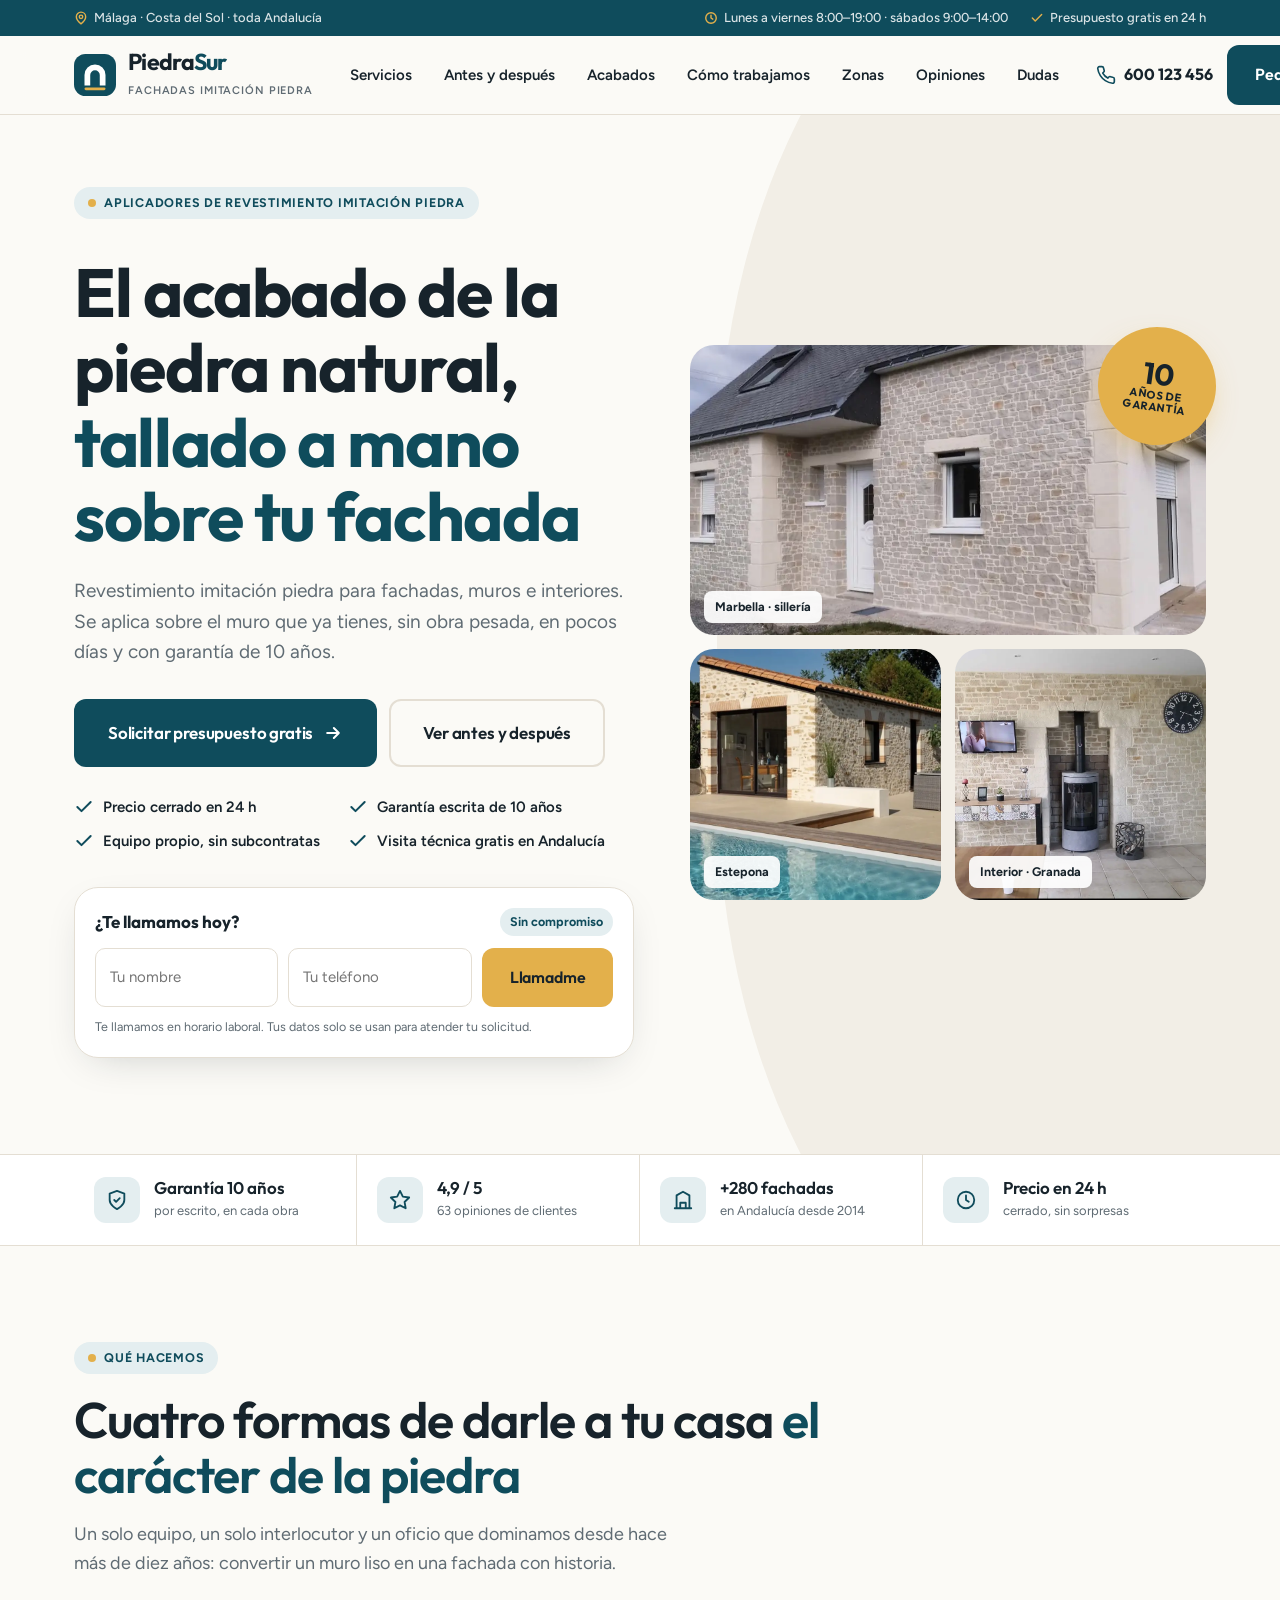
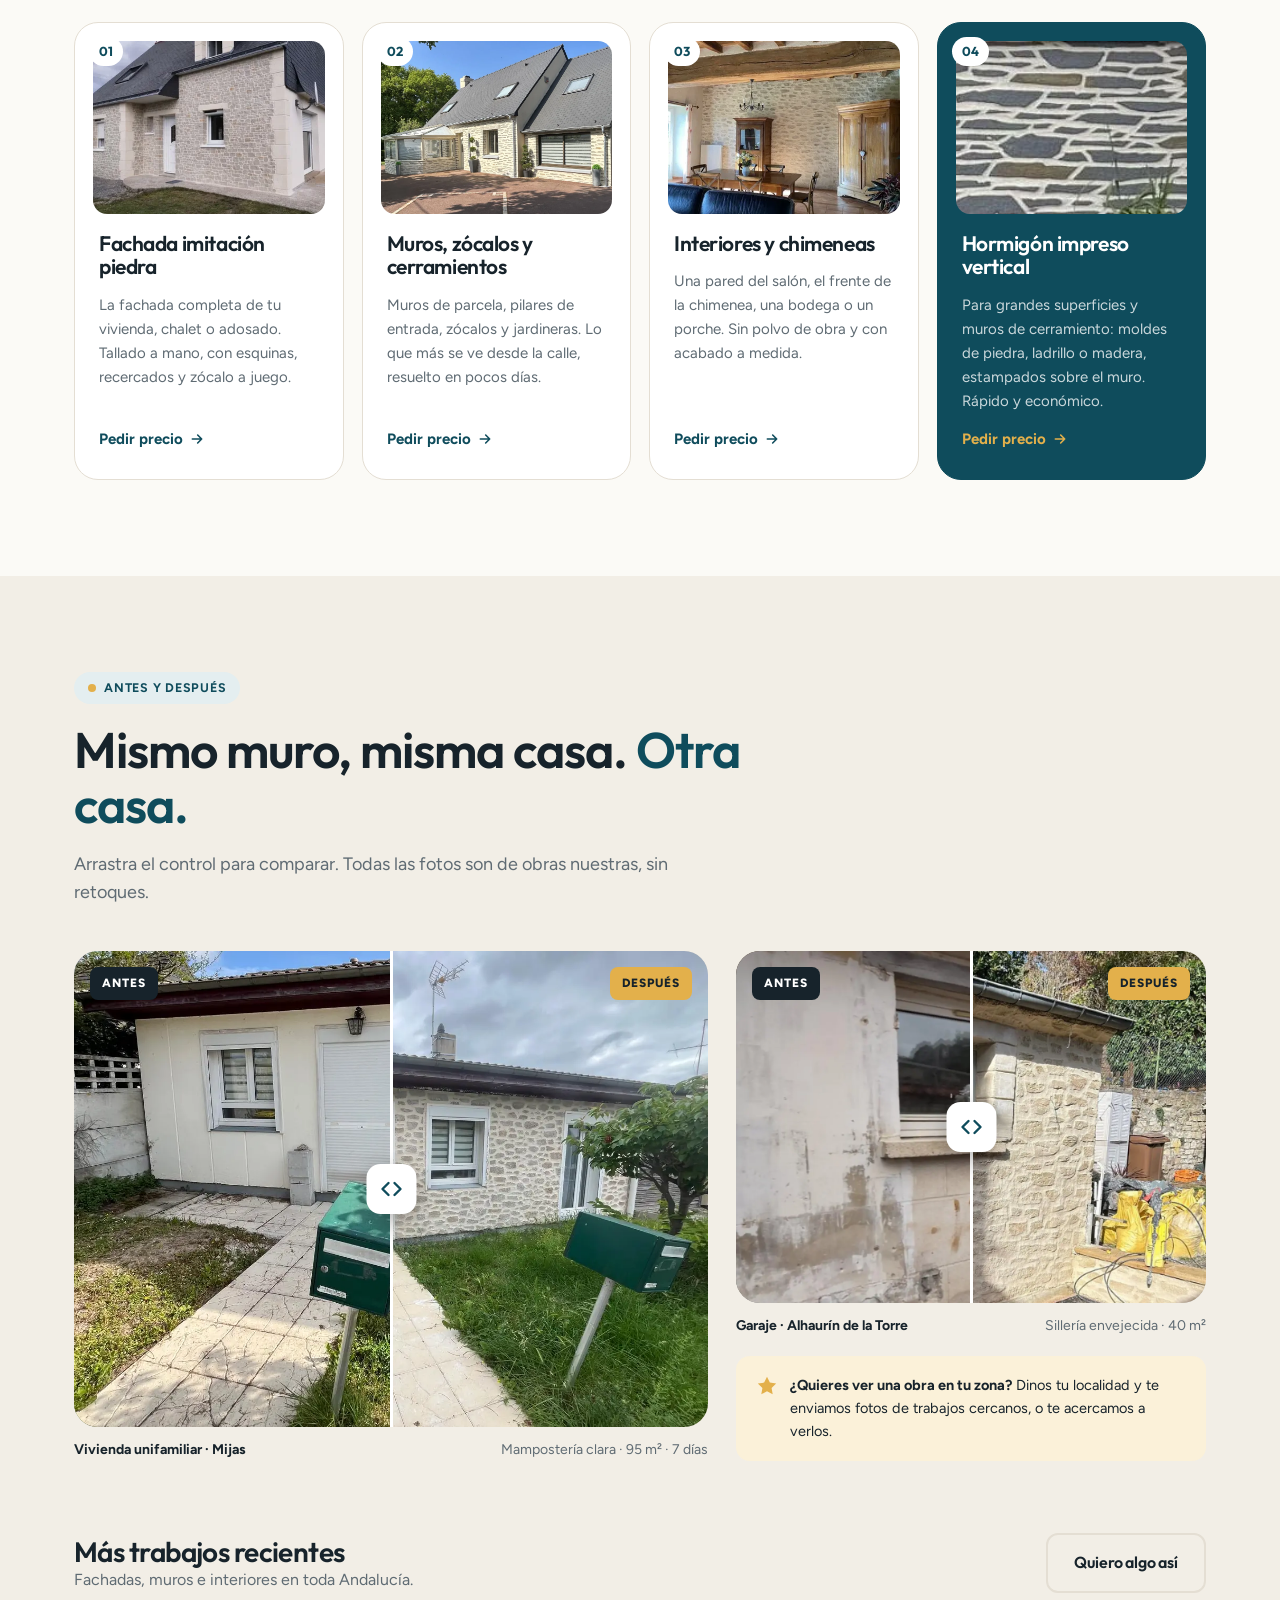
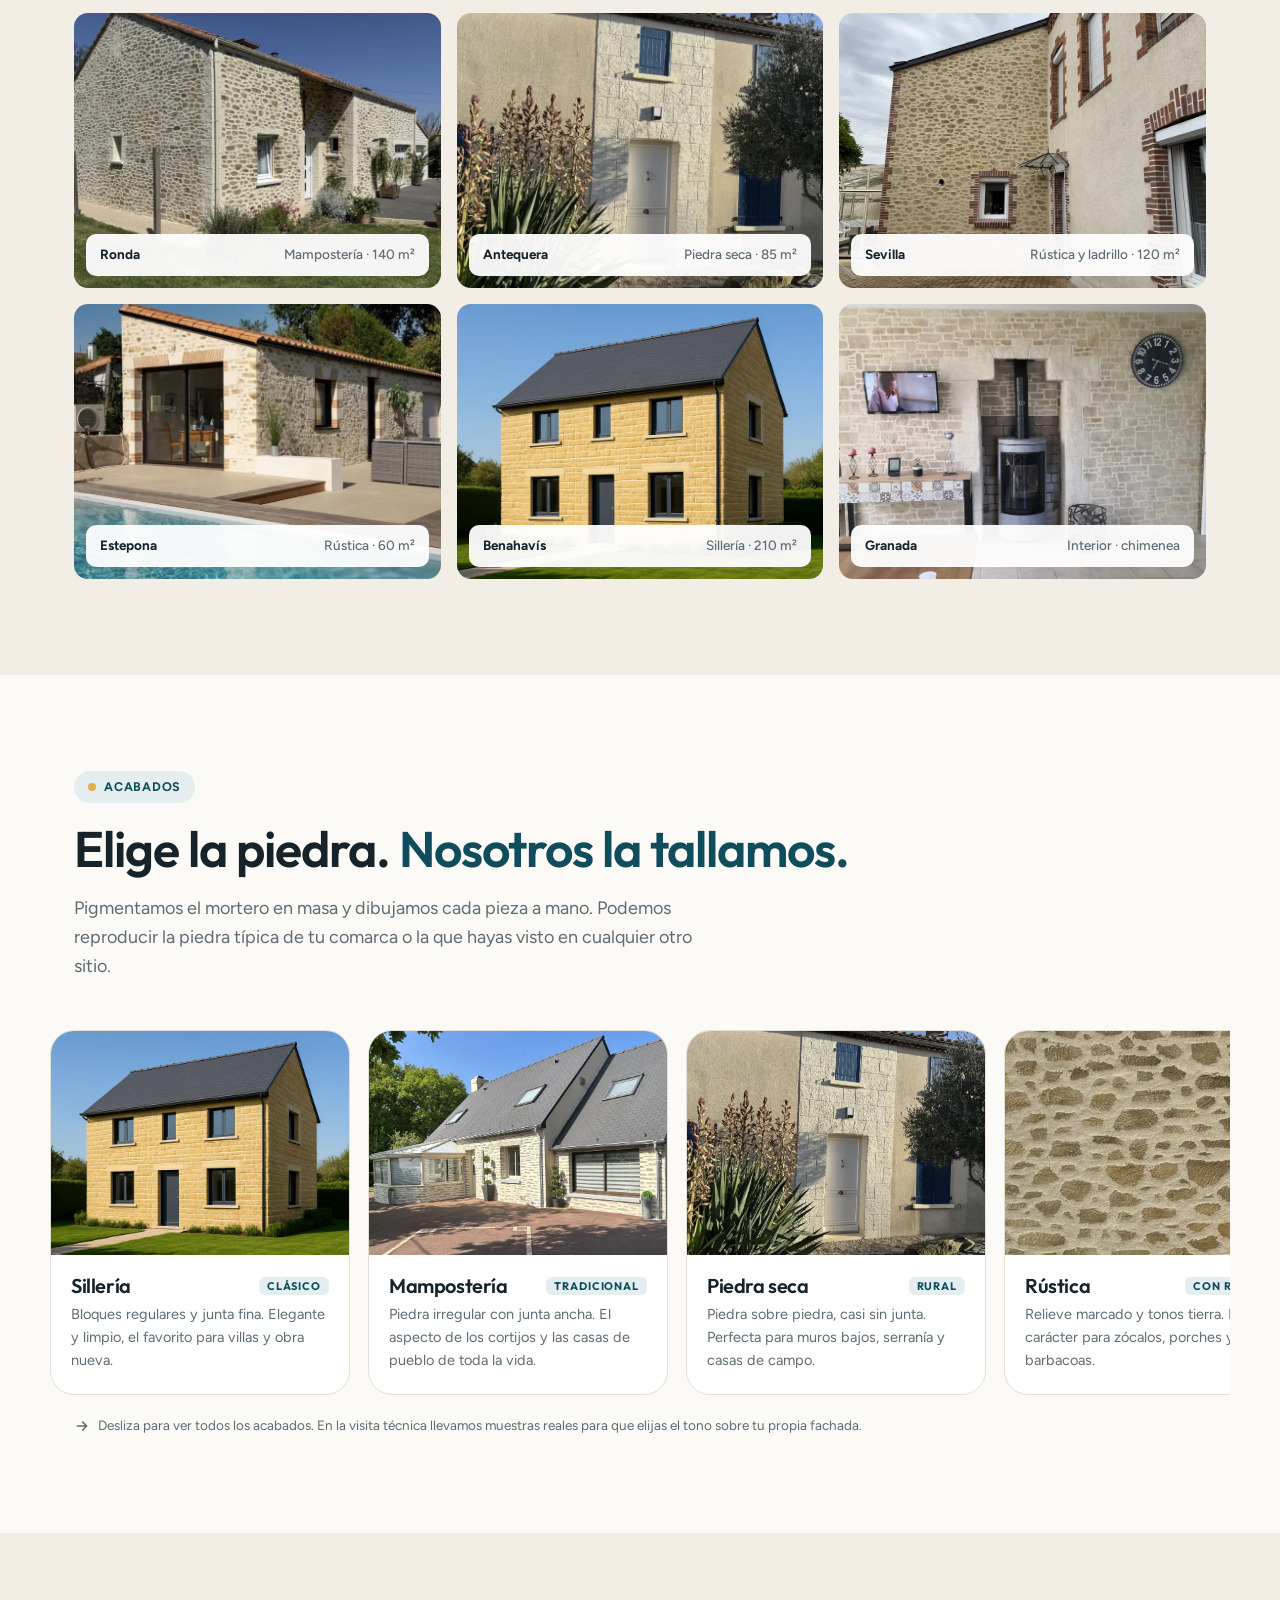
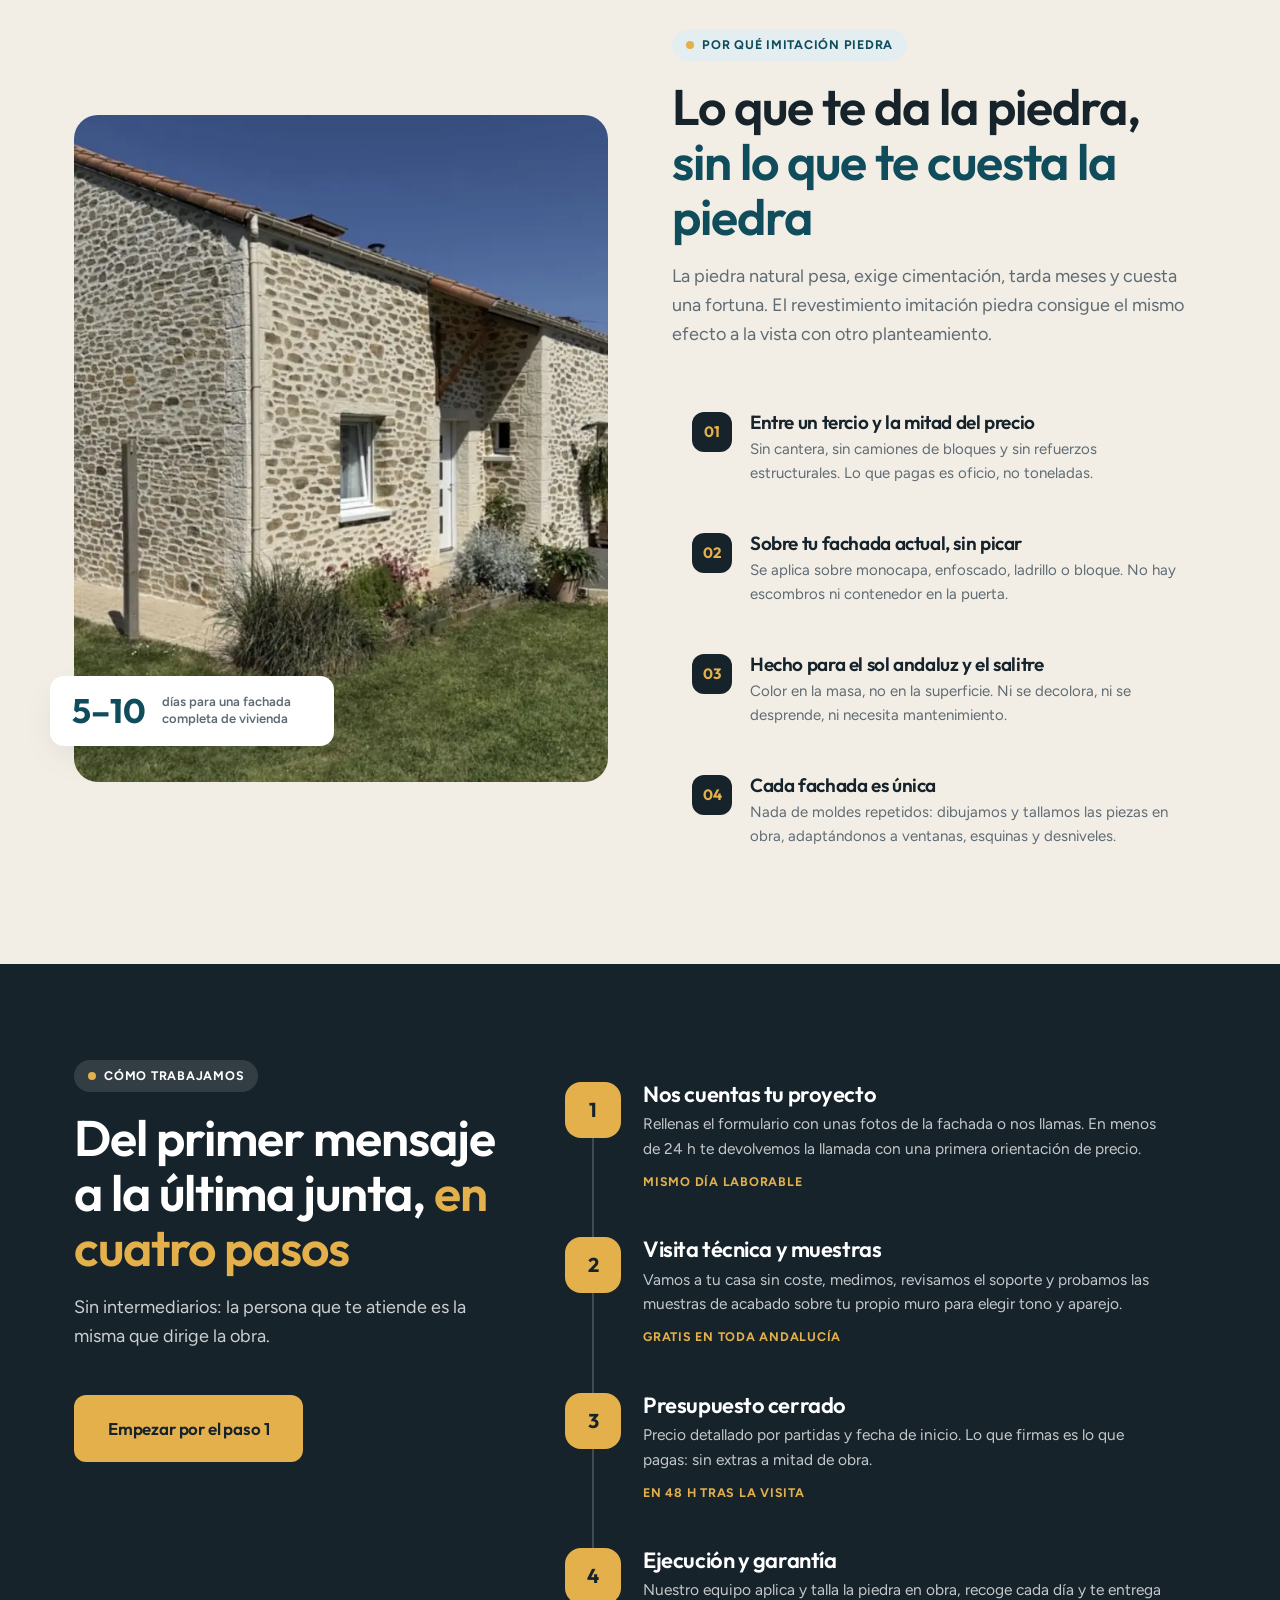
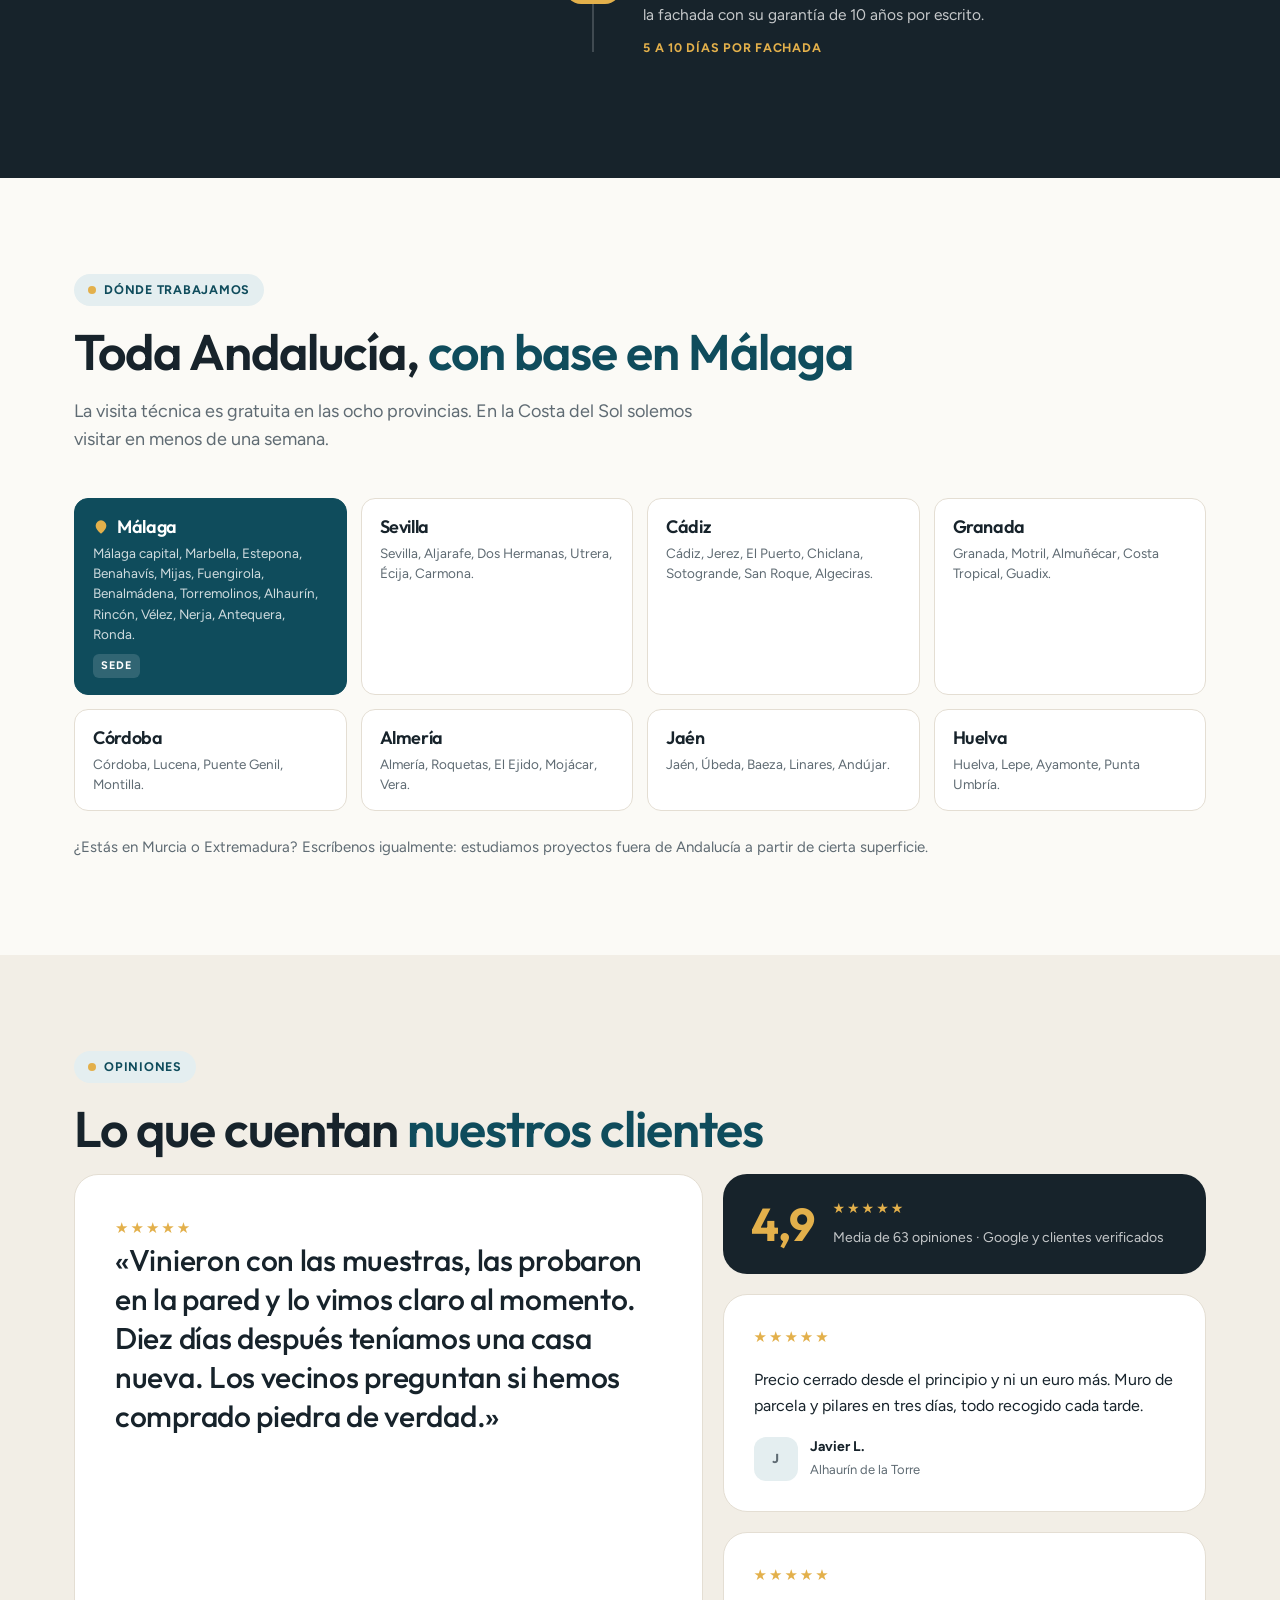
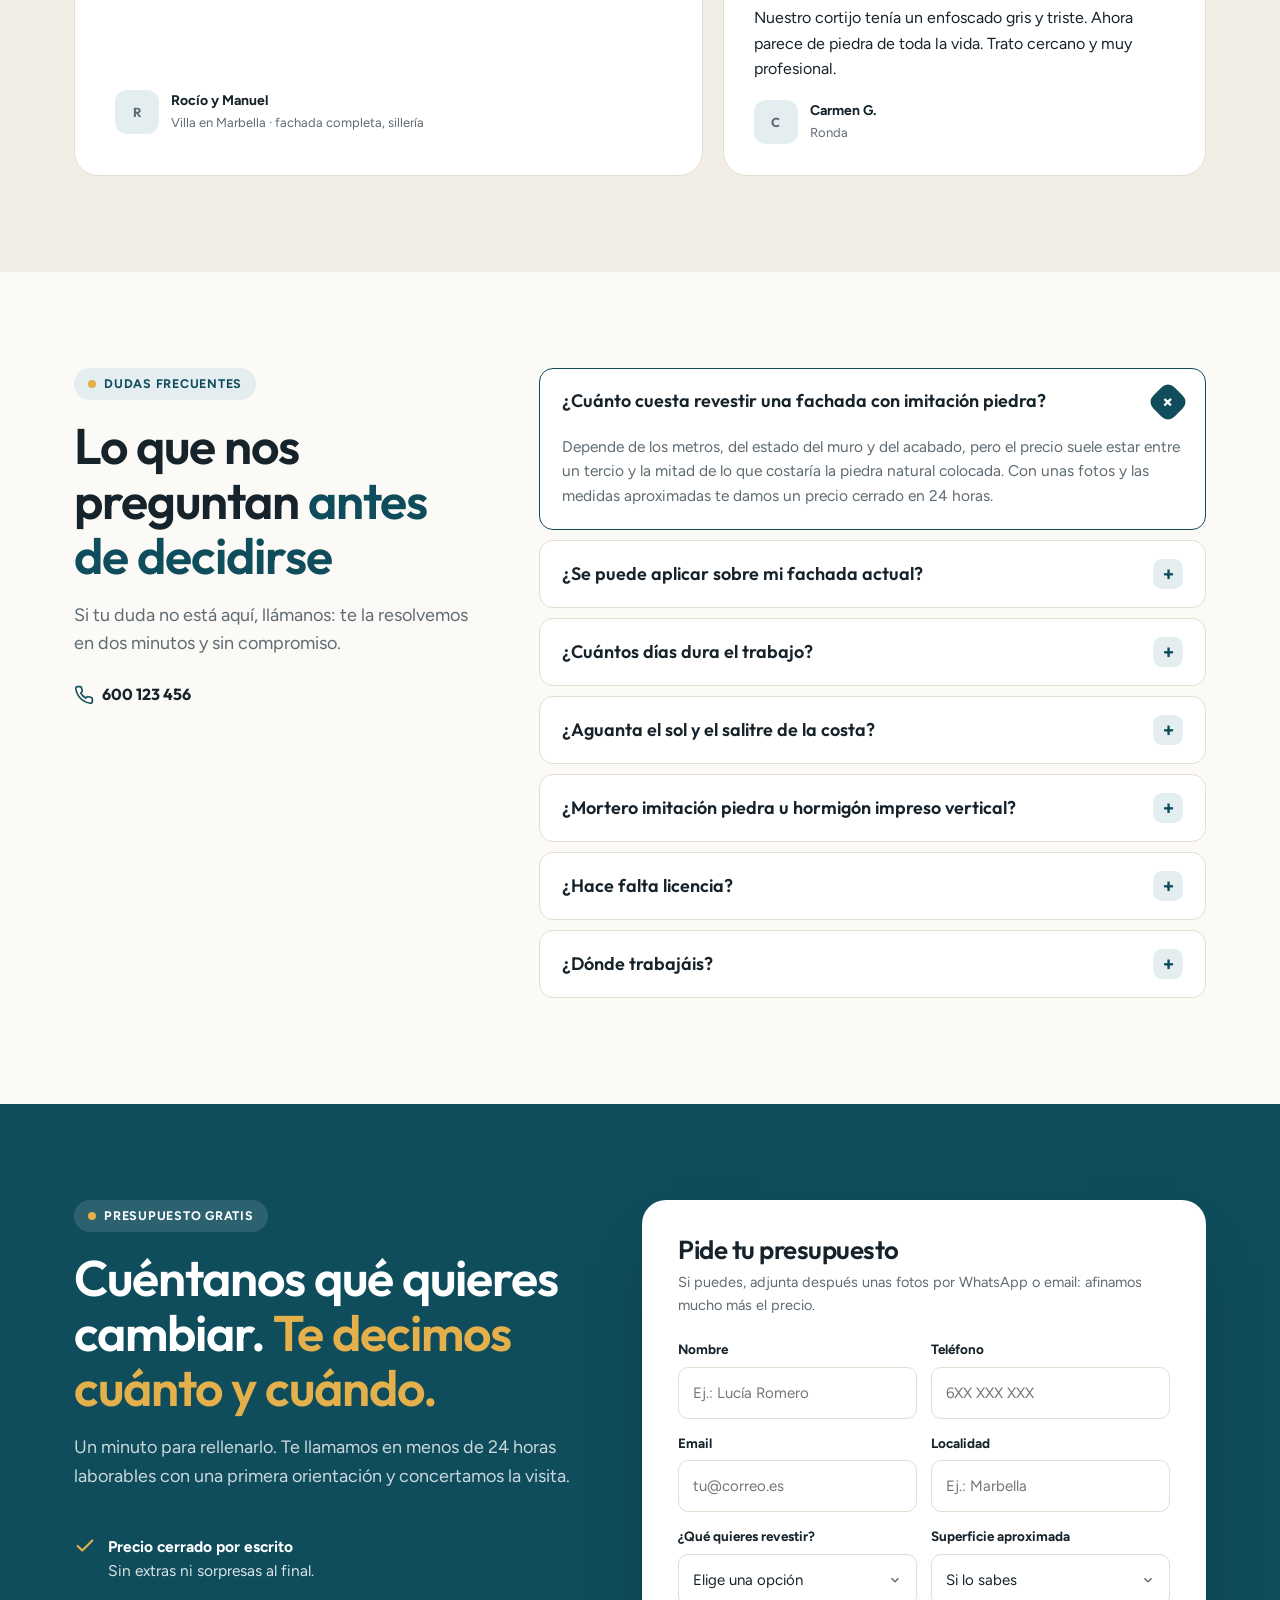
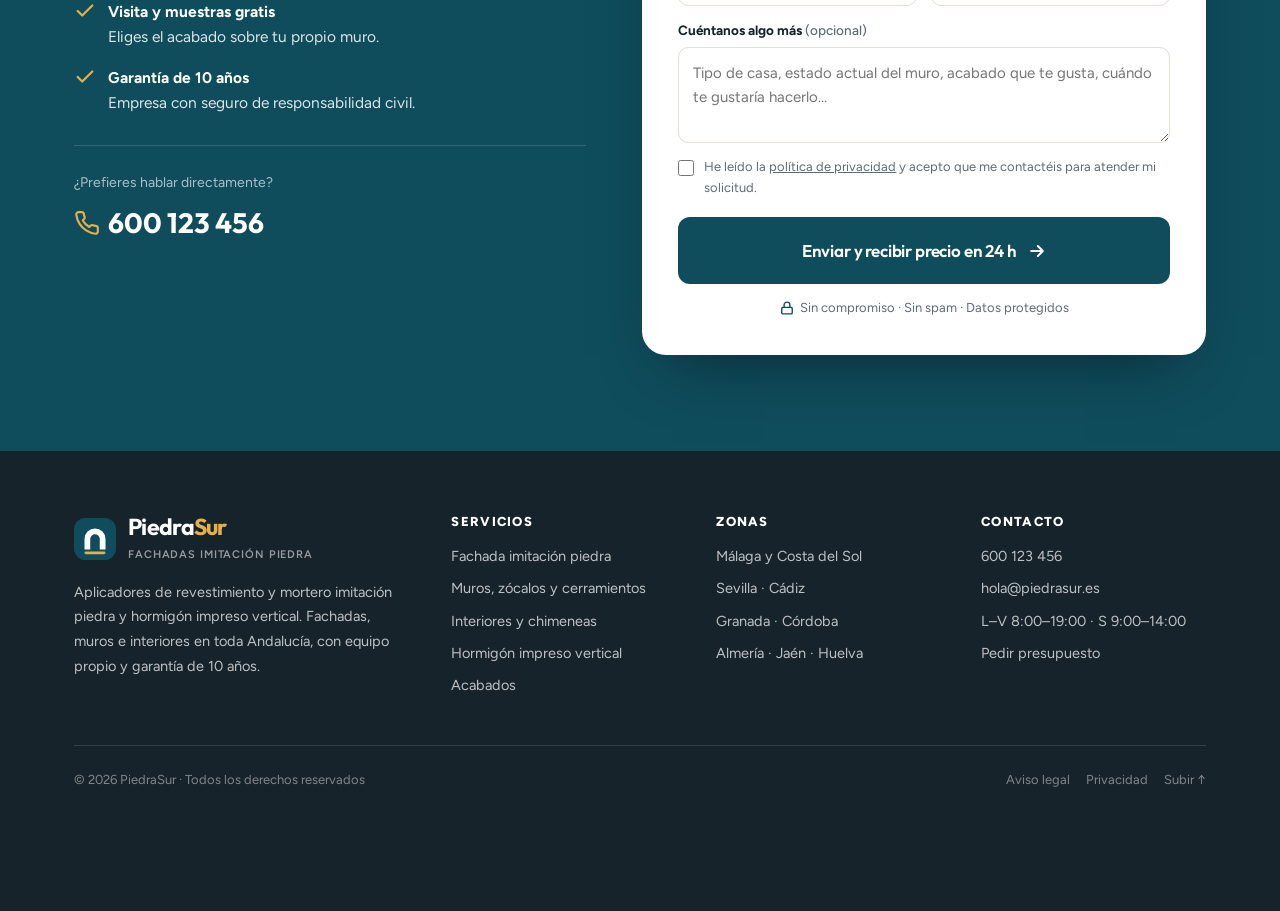
==== commit 470e680f: "Hero: nuevo titular y subtítulo Co-Authored-By: Claude Fable 5.1 <noreply@anthropic.com>" ====
--- a/index.html
+++ b/index.html
@@ -11,8 +11,8 @@
 <meta property="og:type" content="website">
 <meta property="og:locale" content="es_ES">
 <meta property="og:site_name" content="PiedraSur">
-<meta property="og:title" content="Fachadas de piedra sin poner una sola piedra · PiedraSur">
-<meta property="og:description" content="Revestimiento imitación piedra tallado a mano sobre tu fachada actual. Andalucía. Presupuesto gratis en 24 h.">
+<meta property="og:title" content="Fachada imitación piedra tallada a mano en Andalucía · PiedraSur">
+<meta property="og:description" content="El acabado de la piedra natural, tallado a mano sobre tu fachada. Sin obra pesada, garantía de 10 años. Presupuesto gratis en 24 h.">
 <meta property="og:image" content="https://cleanibat.github.io/piedrasur-es/img/obra-silleria.webp">
 <meta property="og:url" content="https://cleanibat.github.io/piedrasur-es/">
 <meta name="twitter:card" content="summary_large_image">
@@ -103,8 +103,8 @@
   <div class="container hero-inner">
     <div class="hero-text">
       <span class="pill">Aplicadores de revestimiento imitación piedra</span>
-      <h1>Fachadas de piedra <span>sin poner una sola piedra</span></h1>
-      <p class="hero-lead">Tallamos a mano un mortero imitación piedra directamente sobre tu fachada actual. En pocos días tu casa luce como una construcción de piedra de verdad, por una fracción del precio y sin obra pesada.</p>
+      <h1>El acabado de la piedra natural, <span>tallado a mano sobre tu fachada</span></h1>
+      <p class="hero-lead">Revestimiento imitación piedra para fachadas, muros e interiores. Se aplica sobre el muro que ya tienes, sin obra pesada, en pocos días y con garantía de 10 años.</p>
       <div class="hero-cta">
         <a class="btn btn-mar btn-lg" href="#presupuesto" data-ev="cta_hero">Solicitar presupuesto gratis <svg viewBox="0 0 24 24" fill="none" stroke="currentColor" stroke-width="2.4" stroke-linecap="round" stroke-linejoin="round"><path d="M5 12h14M13 6l6 6-6 6"/></svg></a>
         <a class="btn btn-linea btn-lg" href="#antes-despues">Ver antes y después</a>
